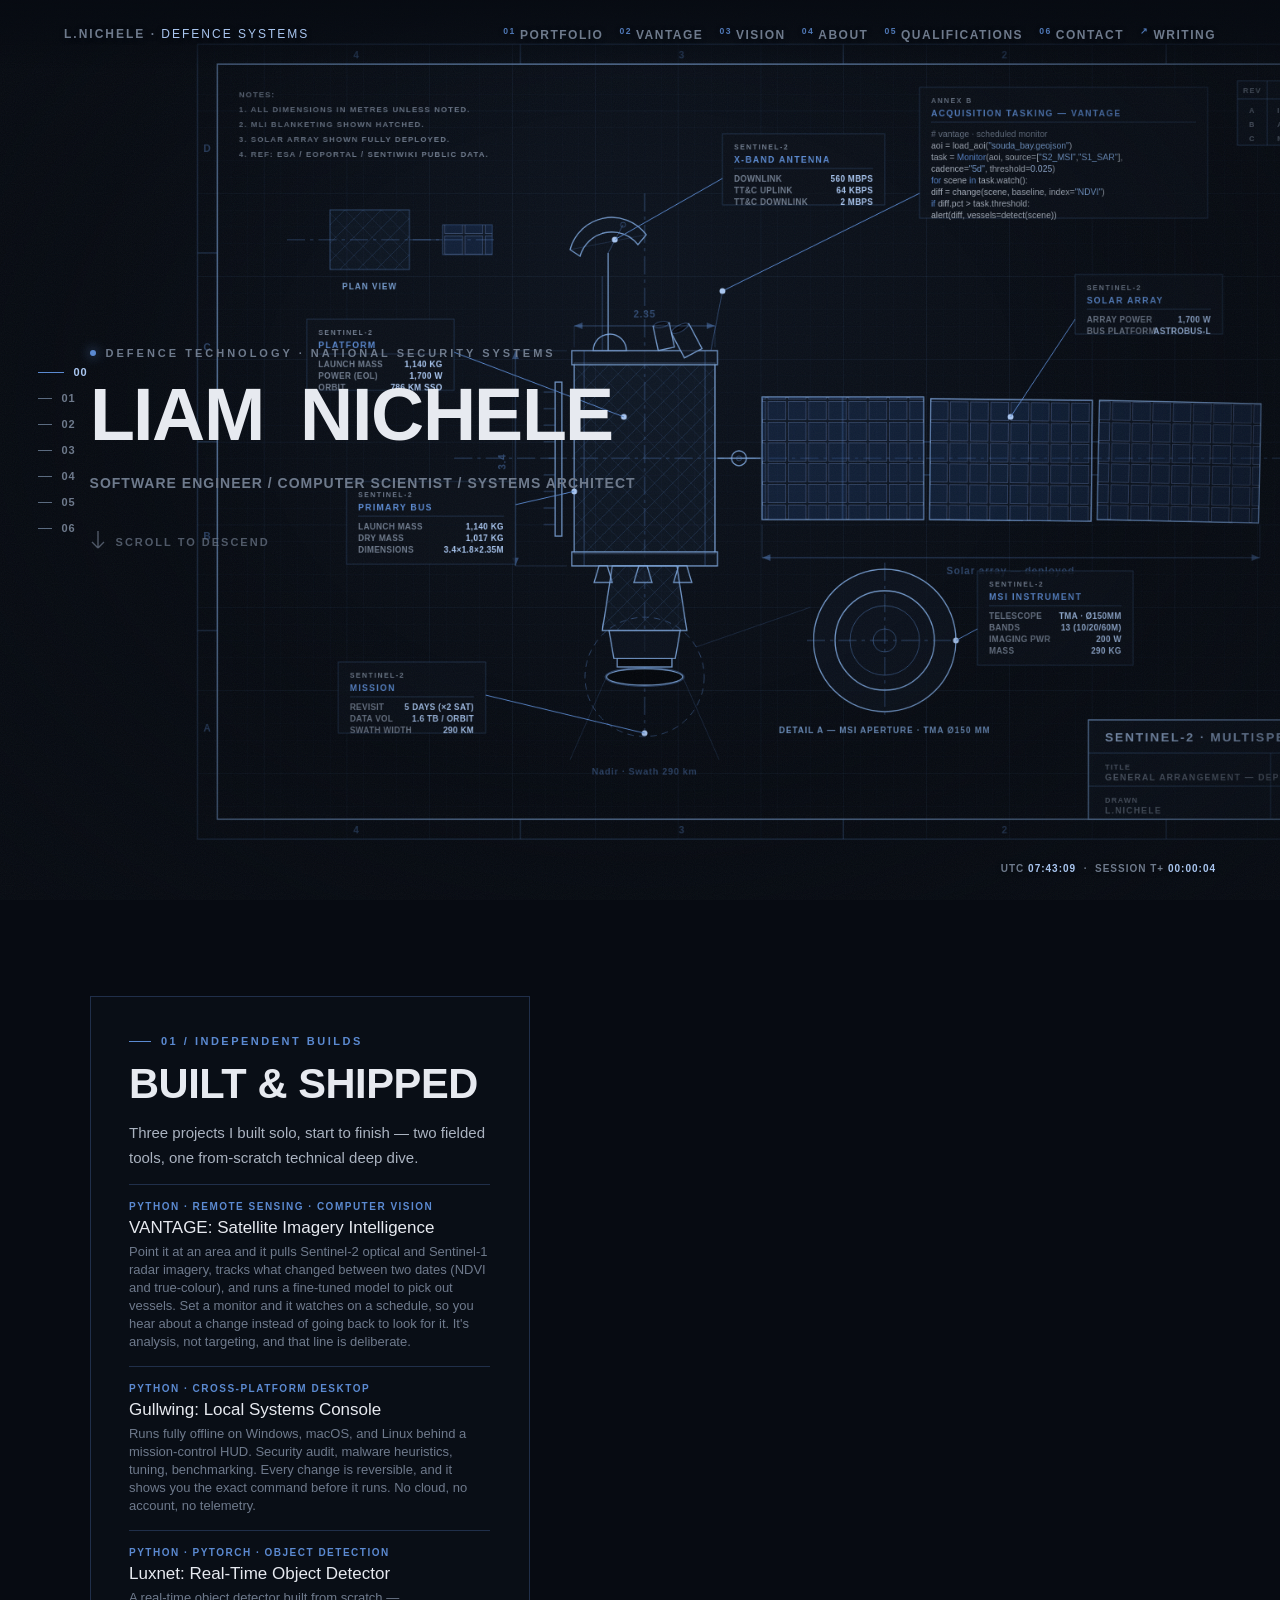
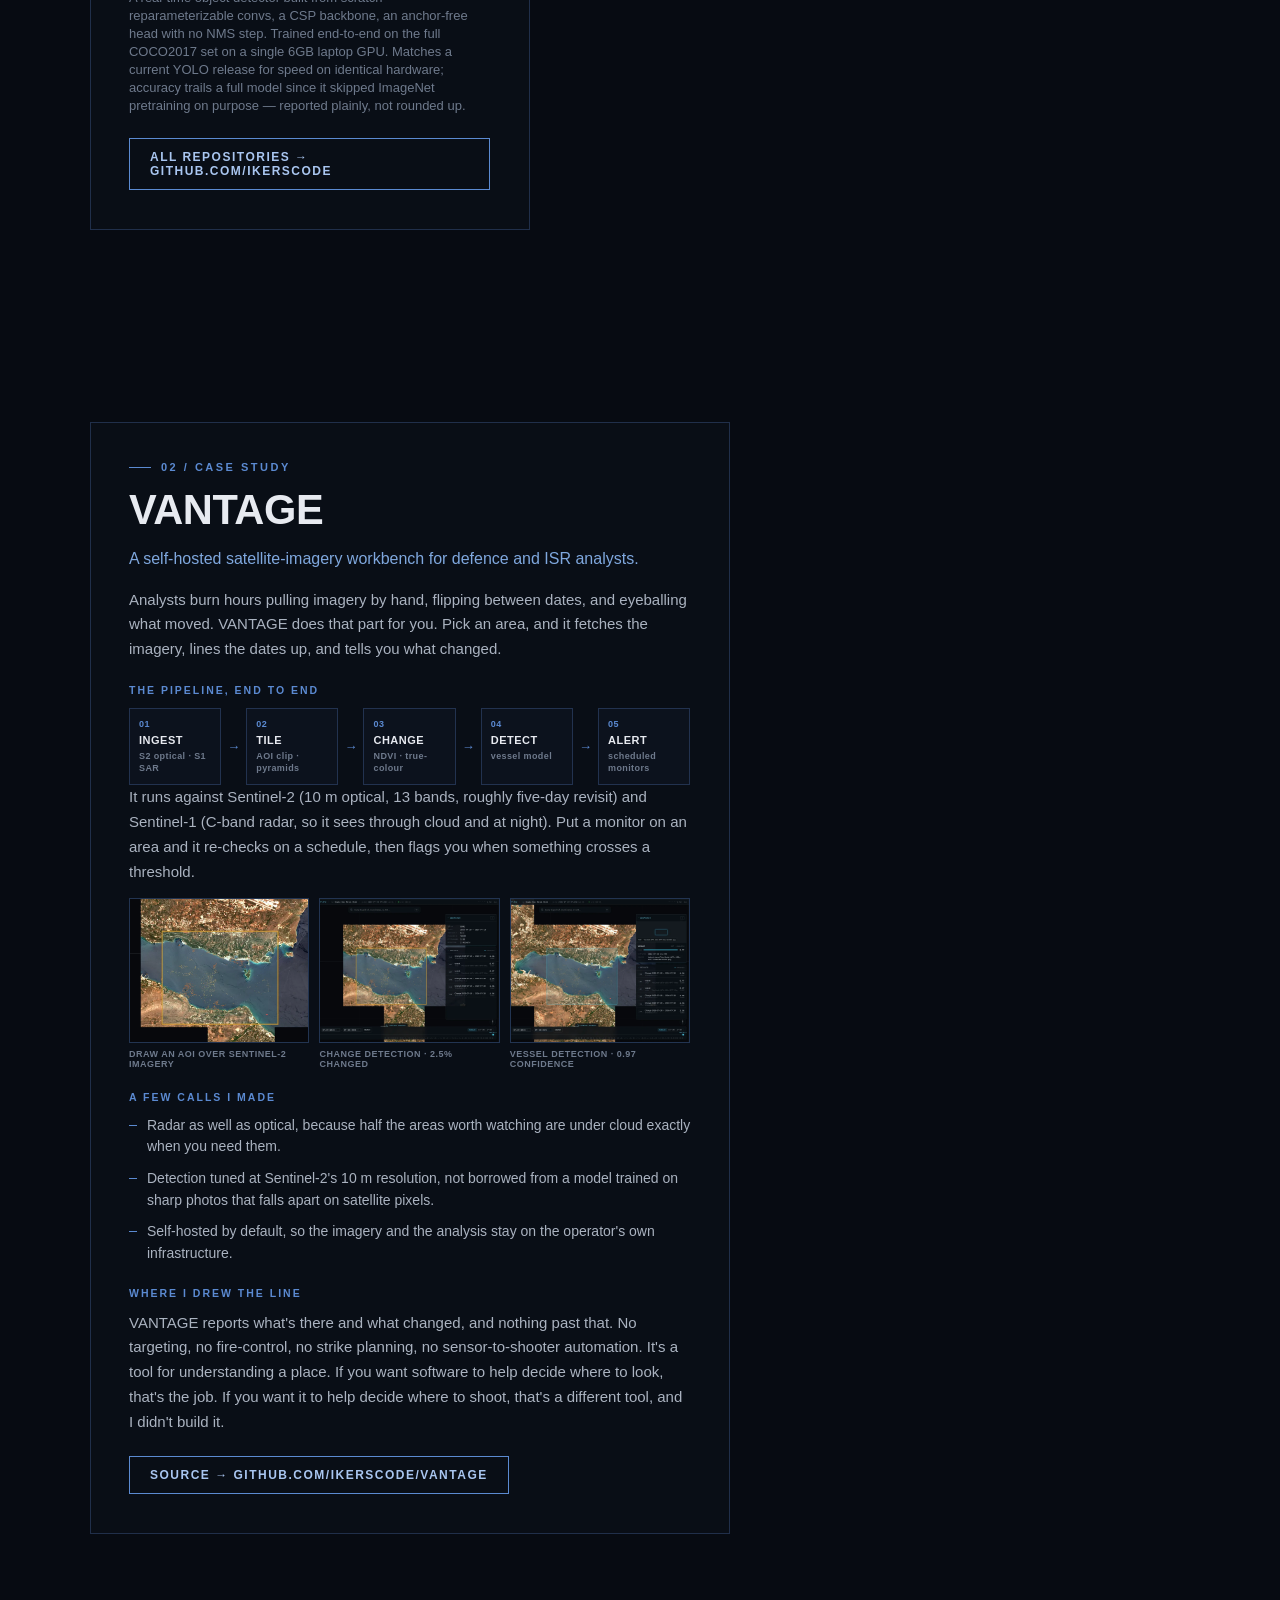
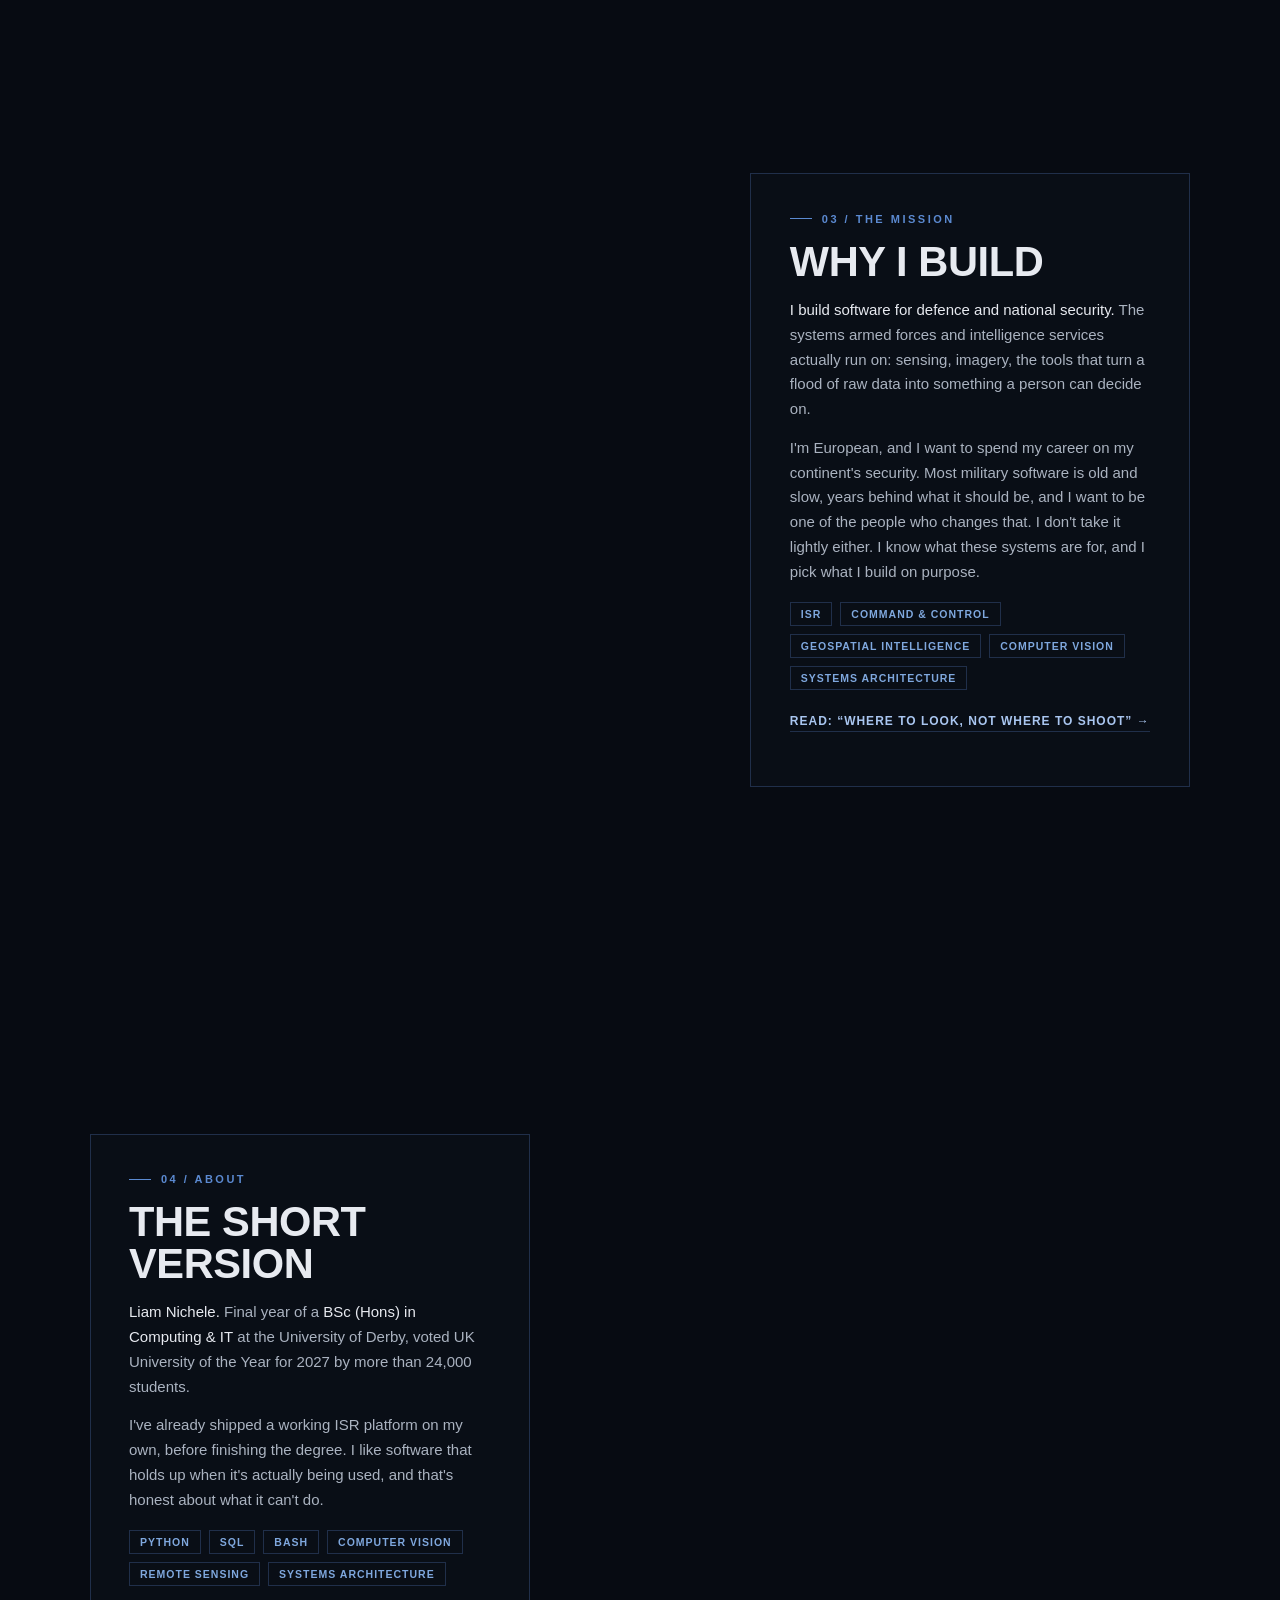
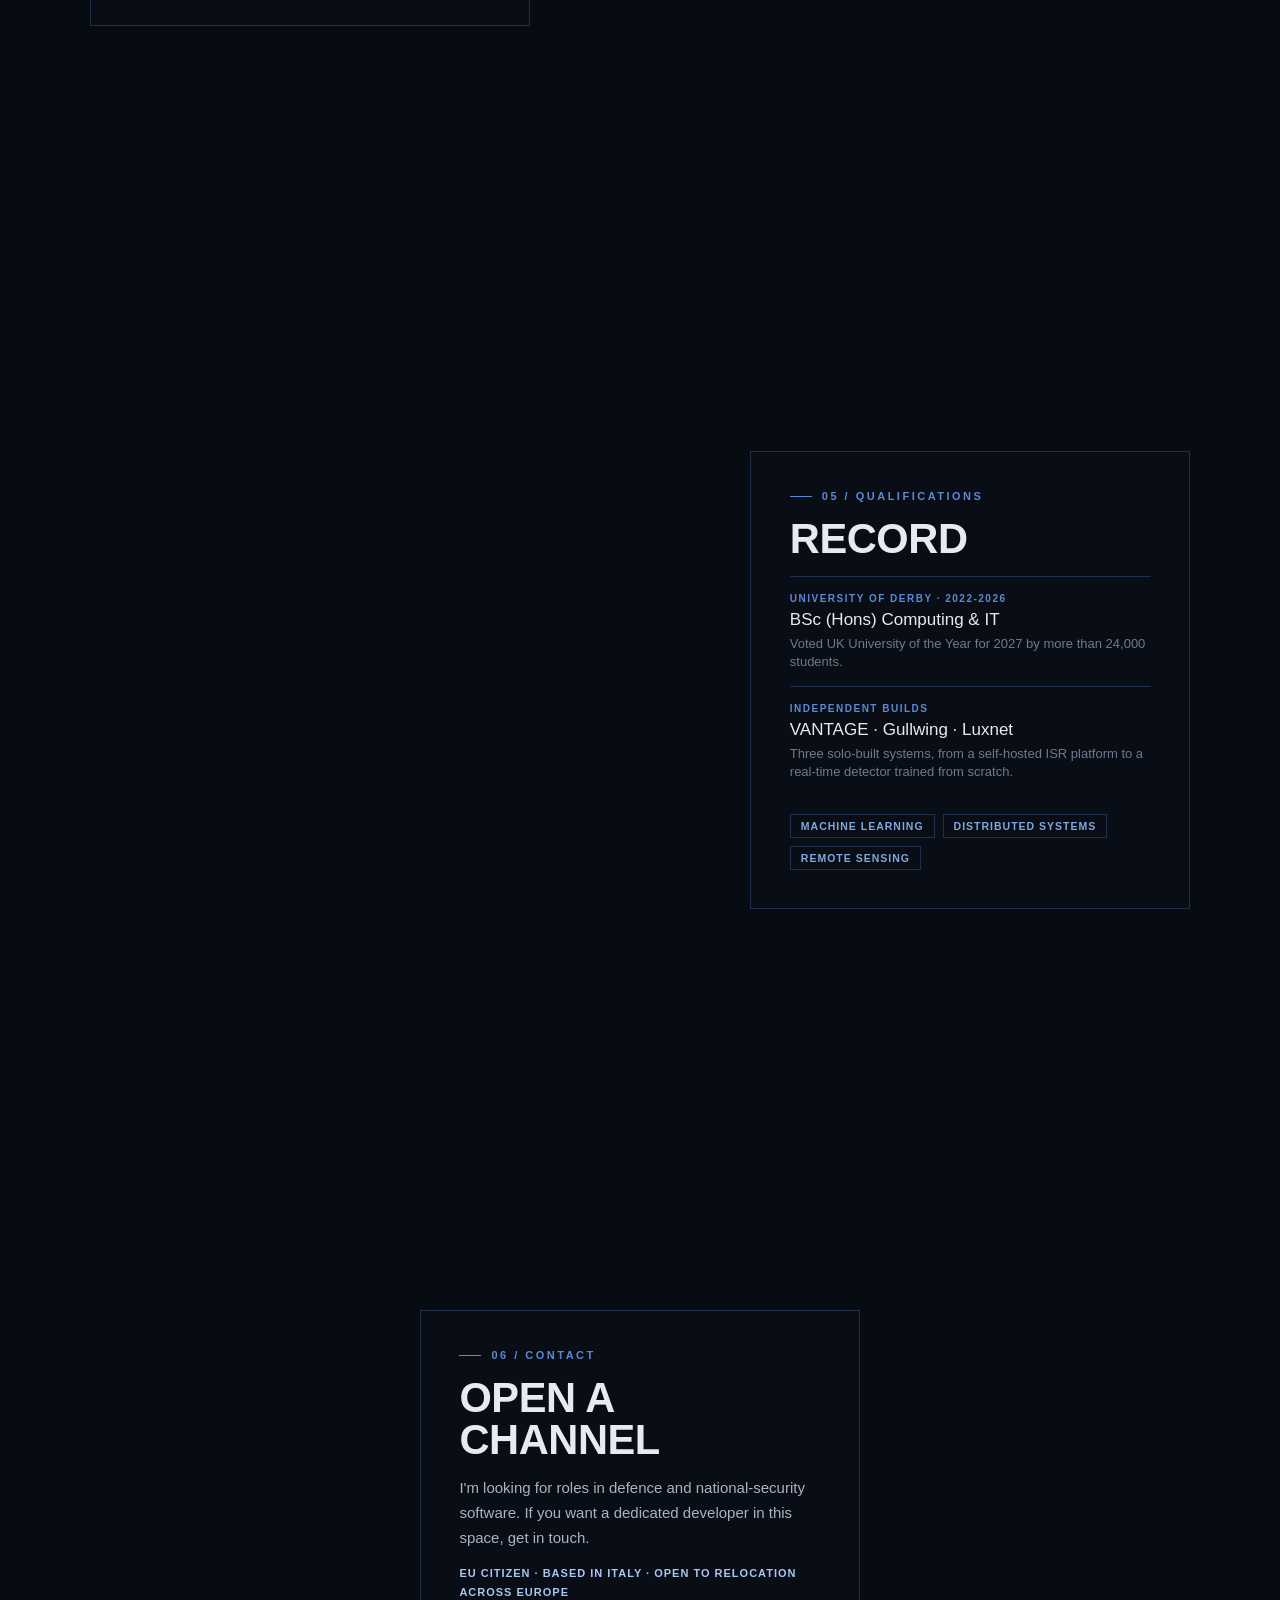
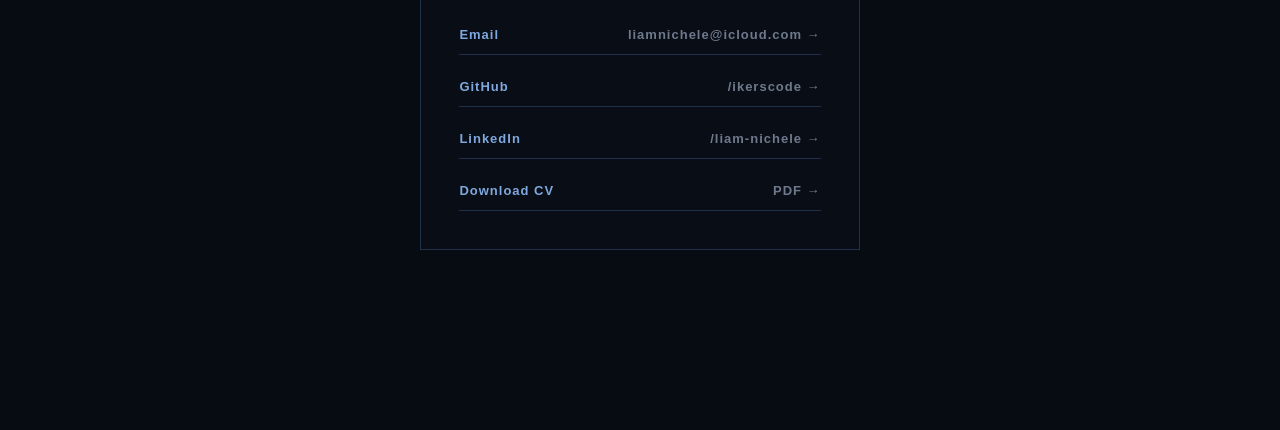
==== site-deploy/index.html @ 751f6936 "Add files via upload" ====
<!DOCTYPE html>
<html lang="en">
<head>
<meta charset="UTF-8" />
<meta name="viewport" content="width=device-width, initial-scale=1.0" />
<meta name="theme-color" content="#070B12" />
<meta http-equiv="Content-Security-Policy" content="default-src 'self'; script-src 'self' 'unsafe-inline'; style-src 'self' 'unsafe-inline' https://fonts.googleapis.com; font-src 'self' https://fonts.gstatic.com; img-src 'self' data:; object-src 'none'; base-uri 'self'; form-action 'self';" />
<title>Liam Nichele | Defence &amp; National Security Software</title>
<meta name="description" content="Liam Nichele: Software Engineer / Computer Scientist / Systems Architect. Defence and national security software." />
<link rel="preload" href="/fonts/montserrat-latin-900-normal.woff2" as="font" type="font/woff2" crossorigin />
<link rel="preload" href="/fonts/montserrat-latin-600-normal.woff2" as="font" type="font/woff2" crossorigin />
<link rel="preload" href="/fonts/montserrat-latin-400-normal.woff2" as="font" type="font/woff2" crossorigin />
<style>
  @font-face{font-family:'Montserrat';font-style:normal;font-weight:400;font-display:swap;
    src:url(/fonts/montserrat-latin-400-normal.woff2) format('woff2');
    unicode-range:U+0000-00FF,U+0131,U+0152-0153,U+02BB-02BC,U+02C6,U+02DA,U+02DC,U+0304,U+0308,U+0329,U+2000-206F,U+20AC,U+2122,U+2191,U+2193,U+2212,U+2215,U+FEFF,U+FFFD;}
  @font-face{font-family:'Montserrat';font-style:normal;font-weight:500;font-display:swap;
    src:url(/fonts/montserrat-latin-500-normal.woff2) format('woff2');
    unicode-range:U+0000-00FF,U+0131,U+0152-0153,U+02BB-02BC,U+02C6,U+02DA,U+02DC,U+0304,U+0308,U+0329,U+2000-206F,U+20AC,U+2122,U+2191,U+2193,U+2212,U+2215,U+FEFF,U+FFFD;}
  @font-face{font-family:'Montserrat';font-style:normal;font-weight:600;font-display:swap;
    src:url(/fonts/montserrat-latin-600-normal.woff2) format('woff2');
    unicode-range:U+0000-00FF,U+0131,U+0152-0153,U+02BB-02BC,U+02C6,U+02DA,U+02DC,U+0304,U+0308,U+0329,U+2000-206F,U+20AC,U+2122,U+2191,U+2193,U+2212,U+2215,U+FEFF,U+FFFD;}
  @font-face{font-family:'Montserrat';font-style:normal;font-weight:800;font-display:swap;
    src:url(/fonts/montserrat-latin-800-normal.woff2) format('woff2');
    unicode-range:U+0000-00FF,U+0131,U+0152-0153,U+02BB-02BC,U+02C6,U+02DA,U+02DC,U+0304,U+0308,U+0329,U+2000-206F,U+20AC,U+2122,U+2191,U+2193,U+2212,U+2215,U+FEFF,U+FFFD;}
  @font-face{font-family:'Montserrat';font-style:normal;font-weight:900;font-display:swap;
    src:url(/fonts/montserrat-latin-900-normal.woff2) format('woff2');
    unicode-range:U+0000-00FF,U+0131,U+0152-0153,U+02BB-02BC,U+02C6,U+02DA,U+02DC,U+0304,U+0308,U+0329,U+2000-206F,U+20AC,U+2122,U+2191,U+2193,U+2212,U+2215,U+FEFF,U+FFFD;}
  :root{--header-h:96px;
    --bg:#070B12; --text:#E7EAF0; --muted:#6E7A8C;
    --blue:#5B8AD1; --blue-bright:#A9C6F0; --ice:#7FA8DE;
    --panel:rgba(12,17,26,.55); --line:rgba(91,138,209,.28);
    --body:#AAB3C0; --dim:#5B6B80; --on-blue:#07101C; --track:#1C222C;
    --ink:rgba(127,168,222,.9); --ink-dim:rgba(91,138,209,.45); --ink-faint:rgba(91,138,209,.22);
  }
  *{margin:0;padding:0;box-sizing:border-box;}
  html{scroll-behavior:smooth;-webkit-text-size-adjust:100%;text-size-adjust:100%;}
  body{background:var(--bg);color:var(--text);font-family:'Montserrat',sans-serif;overflow-x:hidden;}

  /* fixed engineering-drawing layer (replaces the 3D scene) */
  #sheet{position:fixed;inset:0;z-index:0;overflow:hidden;
    background:
      radial-gradient(ellipse at 50% 30%,rgba(91,138,209,.06),transparent 60%),
      var(--bg);}
  /* Discrete section states: entering a section triggers ONE compositor-animated
     CSS transition to that view. Nothing runs between section changes, so the
     browser rasterizes the sheet once per state and idles at 0% CPU/GPU. */
  #zoomA{position:absolute;inset:0;transform-origin:0 0;will-change:transform;
    transition:transform 1300ms cubic-bezier(.22,1,.36,1);}
  #sheet svg{position:absolute;left:0;top:0;width:1600px;height:1000px;display:block;}
  #sheet text{font-family:'Montserrat',sans-serif;}
  .vignette{position:fixed;inset:0;z-index:1;pointer-events:none;
    background:radial-gradient(ellipse at 50% 45%,transparent 42%,rgba(7,11,18,.72) 100%);}
  .grain{position:fixed;inset:0;z-index:1;pointer-events:none;opacity:.05;
    background-image:url("data:image/svg+xml,%3Csvg xmlns='http://www.w3.org/2000/svg' width='120' height='120'%3E%3Cfilter id='n'%3E%3CfeTurbulence type='fractalNoise' baseFrequency='.9' numOctaves='2'/%3E%3C/filter%3E%3Crect width='100%25' height='100%25' filter='url(%23n)'/%3E%3C/svg%3E");}

  /* drawing linework */
  .dwg-line{stroke:var(--ink);stroke-width:1.4;fill:none;}
  .dwg-thin{stroke:var(--ink-dim);stroke-width:1;fill:none;}
  .dwg-faint{stroke:var(--ink-faint);stroke-width:1;fill:none;}
  .dwg-center{stroke:var(--ink-dim);stroke-width:1;fill:none;stroke-dasharray:22 6 4 6;}
  .dwg-dim{stroke:var(--ink-dim);stroke-width:1;fill:none;}
  .dwg-fill{fill:rgba(91,138,209,.05);}
  .dwg-fill-dark{fill:rgba(14,20,32,.7);}
  .dwg-glass{fill:rgba(4,6,11,.9);}
  .t-label{fill:var(--ink);font-weight:600;letter-spacing:.12em;text-transform:uppercase;}
  .t-dim{fill:var(--ink-dim);font-weight:600;letter-spacing:.08em;}
  .t-block{fill:var(--muted);font-weight:600;letter-spacing:.14em;text-transform:uppercase;}
  .t-block-b{fill:var(--blue-bright);font-weight:800;letter-spacing:.14em;text-transform:uppercase;}

  /* datasheet callouts drawn on the sheet — same labels & data as the original */
  .callout .co-line{stroke:var(--blue);stroke-width:1;}
  .callout .co-dot{fill:var(--blue-bright);}
  .callout .co-box{fill:rgba(12,17,26,.78);stroke:var(--line);stroke-width:1;}
  .callout .co-obj{fill:var(--muted);font-size:8.5px;font-weight:600;letter-spacing:.2em;text-transform:uppercase;}
  .callout .co-title{fill:var(--blue);font-size:10.5px;font-weight:800;letter-spacing:.15em;text-transform:uppercase;}
  .callout .co-rule{stroke:var(--line);stroke-width:1;}
  .callout .co-k{fill:var(--muted);font-size:10px;font-weight:600;letter-spacing:.04em;text-transform:uppercase;}
  .callout .co-v{fill:var(--blue-bright);font-size:10px;font-weight:600;letter-spacing:.04em;text-transform:uppercase;}
  .callout{opacity:.28;transition:opacity .5s ease;}
  .callout.on{opacity:1;}
  @media (prefers-reduced-motion:reduce){.callout{transition:none;}}

  /* fixed chrome */
  header{position:fixed;top:0;left:0;right:0;z-index:30;display:flex;justify-content:space-between;
    align-items:center;padding:clamp(14px,4vw,22px) clamp(16px,5vw,64px);pointer-events:none;}
  .brand{font-family:'Montserrat',sans-serif;font-weight:600;font-size:clamp(9.5px,2.4vw,12px);letter-spacing:2px;color:var(--muted);
    text-transform:uppercase;pointer-events:auto;}
  .brand b{color:var(--blue-bright);font-weight:500;}
  nav{display:flex;gap:clamp(4px,1.8vw,16px);pointer-events:auto;flex-wrap:wrap;justify-content:flex-end;}
  nav a{position:relative;font-family:'Montserrat',sans-serif;font-weight:600;font-size:clamp(9.5px,2.6vw,12px);letter-spacing:1.5px;
    color:var(--muted);text-decoration:none;text-transform:uppercase;padding:4px 0;transition:color .2s;}
  nav a .idx{color:var(--blue);font-size:.72em;vertical-align:super;margin-right:4px;opacity:.85;}
  nav a::after{content:'';position:absolute;left:0;bottom:0;width:100%;height:1px;background:var(--blue);
    transform:scaleX(0);transform-origin:left;transition:transform .22s ease;}
  nav a:hover,nav a.active{color:var(--text);}
  nav a:hover::after,nav a.active::after{transform:scaleX(1);}

  /* side section ticker */
  .ticker{position:fixed;left:clamp(16px,3vw,40px);top:50%;transform:translateY(-50%);z-index:30;
    display:flex;flex-direction:column;gap:14px;pointer-events:auto;}
  .ticker button{background:none;border:none;cursor:pointer;font-family:'Montserrat',sans-serif;font-weight:600;
    font-size:11px;letter-spacing:1px;color:var(--muted);display:flex;align-items:center;gap:9px;transition:color .25s;}
  .ticker button .tick{width:14px;height:1px;background:var(--dim);transition:all .25s;}
  .ticker button.on{color:var(--blue-bright);} .ticker button.on .tick{width:26px;background:var(--blue);}
  @media (max-width:780px){.ticker{display:none;}}

  /* content sections */
  main{position:relative;z-index:10;}
  section.sec{min-height:100vh;min-height:100svh;display:flex;align-items:center;
    padding:calc(var(--header-h) + 28px) clamp(20px,7vw,110px) calc(var(--header-h) + 28px);
    pointer-events:none;}
  section.sec .panel,.identity{pointer-events:auto;}
  .align-l{justify-content:flex-start;} .align-r{justify-content:flex-end;} .align-c{justify-content:center;}

  .panel{max-width:440px;background:rgba(10,15,24,.90);
    border:1px solid var(--line);padding:clamp(26px,3vw,40px);
    opacity:0;transform:translateY(26px);transition:opacity .8s ease,transform .8s ease;}
  .panel.in{opacity:1;transform:translateY(0);}
  .kicker{font-family:'Montserrat',sans-serif;font-weight:600;font-size:11px;letter-spacing:2.5px;color:var(--blue);
    text-transform:uppercase;margin-bottom:16px;display:flex;align-items:center;gap:10px;}
  .kicker::before{content:'';width:22px;height:1px;background:var(--blue);}
  .panel h2{font-family:'Montserrat',sans-serif;font-weight:800;text-transform:uppercase;
    font-size:clamp(1.8rem,3.4vw,2.6rem);line-height:1;letter-spacing:-.01em;margin-bottom:16px;}
  .panel p{font-size:15px;line-height:1.65;color:var(--body);margin-bottom:14px;}
  .panel p strong{color:var(--text);font-weight:500;}
  .tags{display:flex;flex-wrap:wrap;gap:8px;margin-top:18px;}
  .tags span{font-family:'Montserrat',sans-serif;font-weight:600;font-size:10.5px;letter-spacing:1px;color:var(--ice);
    border:1px solid var(--line);padding:5px 10px;text-transform:uppercase;}
  .proj{border-top:1px solid var(--line);padding:16px 0;}
  .proj:last-child{border-bottom:1px solid var(--line);}
  .proj .meta{font-family:'Montserrat',sans-serif;font-weight:600;font-size:10px;letter-spacing:1.5px;color:var(--blue);
    text-transform:uppercase;margin-bottom:6px;}
  .proj h3{font-size:17px;font-weight:500;color:var(--text);margin-bottom:4px;}
  .proj small{color:var(--muted);font-size:13px;}
  .btn{display:inline-block;margin-top:8px;font-family:'Montserrat',sans-serif;font-weight:600;font-size:12px;
    letter-spacing:1.5px;color:var(--blue-bright);text-decoration:none;text-transform:uppercase;
    border:1px solid var(--blue);padding:11px 20px;transition:all .2s;}
  .btn:hover{background:var(--blue);color:var(--on-blue);}

  /* hero identity */
  .identity{max-width:min(92vw,780px);}
  .eyebrow{font-family:'Montserrat',sans-serif;font-weight:600;font-size:11px;letter-spacing:3px;color:var(--muted);
    text-transform:uppercase;margin-bottom:18px;display:flex;align-items:center;gap:10px;opacity:0;transition:opacity .6s ease;}
  .eyebrow.in{opacity:1;}
  .eyebrow .dot{width:6px;height:6px;background:var(--blue);border-radius:50%;box-shadow:0 0 12px var(--blue);
    animation:pulse 2.4s ease-in-out infinite;}
  @keyframes pulse{0%,100%{opacity:1;}50%{opacity:.2;}}
  h1.name{font-family:'Montserrat',sans-serif;font-weight:900;text-transform:uppercase;
    font-size:clamp(2.2rem,7vw,4.6rem);line-height:1.02;letter-spacing:-.02em;}
  h1.name .word{display:inline-block;white-space:nowrap;}
  h1.name .word+.word{margin-left:.24em;}
  h1.name .char{display:inline-block;opacity:0;filter:blur(9px);transform:translateY(18px);
    transition:opacity .7s cubic-bezier(.16,1,.3,1),filter .7s cubic-bezier(.16,1,.3,1),transform .7s cubic-bezier(.16,1,.3,1);
    will-change:transform,filter,opacity;}
  h1.name .char.in{opacity:1;filter:blur(0);transform:translateY(0);}
  .role{margin-top:22px;font-family:'Montserrat',sans-serif;font-weight:600;font-size:clamp(11px,1.6vw,14px);
    letter-spacing:1px;color:var(--muted);text-transform:uppercase;opacity:0;transform:translateY(10px);
    transition:opacity .6s ease,transform .6s ease;}
  .role.in{opacity:1;transform:translateY(0);}
  .cue{margin-top:40px;font-family:'Montserrat',sans-serif;font-weight:600;font-size:11px;letter-spacing:2px;
    color:var(--muted);text-transform:uppercase;opacity:0;display:flex;align-items:center;gap:10px;
    transition:opacity .6s ease;}
  .cue.in{opacity:.7;}
  .cue svg{animation:bob 1.8s ease-in-out infinite;}
  @keyframes bob{0%,100%{transform:translateY(0);}50%{transform:translateY(5px);}}

  .contact-grid{display:flex;flex-direction:column;gap:12px;margin-top:10px;}
  .contact-grid a{font-family:'Montserrat',sans-serif;font-weight:600;font-size:13px;letter-spacing:1px;
    color:var(--ice);text-decoration:none;display:flex;justify-content:space-between;
    border-bottom:1px solid var(--line);padding:12px 0;transition:color .2s;}
  .contact-grid a:hover{color:var(--blue-bright);} .contact-grid a span{color:var(--muted);}

  .loader{position:fixed;inset:0;z-index:60;display:grid;place-items:center;background:var(--bg);
    transition:opacity .6s ease;}
  .loader .lbl{font-family:'Montserrat',sans-serif;font-weight:600;font-size:12px;letter-spacing:3px;color:var(--muted);text-transform:uppercase;}
  .loader .track{width:180px;height:1px;background:var(--track);margin-top:16px;overflow:hidden;}
  .loader .fill{height:100%;width:0;background:var(--blue);transition:width 1.1s ease-in-out;}
  .loader .fill.go{width:100%;}

  /* case study */
  .panel.wide{max-width:640px;}
  .panel .lead{color:var(--ice);font-size:16px;line-height:1.55;margin-bottom:16px;}
  .panel .avail{font-family:'Montserrat',sans-serif;font-weight:600;font-size:11px;letter-spacing:1px;color:var(--blue-bright);text-transform:uppercase;margin-top:6px;}
  .panel .readmore{margin-top:18px;}
  .panel .readmore a{font-family:'Montserrat',sans-serif;font-weight:600;font-size:12px;letter-spacing:1px;color:var(--blue-bright);text-decoration:none;text-transform:uppercase;border-bottom:1px solid var(--line);padding-bottom:3px;transition:color .2s;}
  .panel .readmore a:hover{color:var(--ice);}
  .pipe-label{font-family:'Montserrat',sans-serif;font-weight:600;font-size:10.5px;letter-spacing:2px;color:var(--blue);text-transform:uppercase;margin:22px 0 12px;}
  .pipe{display:flex;align-items:stretch;gap:6px;}
  .pipe .stage{flex:1;min-width:0;border:1px solid var(--line);padding:10px 9px;font-family:'Montserrat',sans-serif;font-weight:600;font-size:11px;letter-spacing:.5px;color:var(--text);text-transform:uppercase;display:flex;flex-direction:column;gap:5px;background:rgba(91,138,209,.04);}
  .pipe .stage .n{color:var(--blue);font-size:9px;}
  .pipe .stage small{color:var(--muted);font-size:9px;letter-spacing:.4px;text-transform:none;line-height:1.3;}
  .pipe .arr{align-self:center;color:var(--blue);font-family:'Montserrat',sans-serif;font-weight:600;font-size:13px;}
  .shots{display:grid;grid-template-columns:repeat(3,1fr);gap:10px;margin:4px 0;}
  .shot{margin:0;}
  .shot .ph{aspect-ratio:4/3;border:1px dashed var(--line);display:grid;place-items:center;font-family:'Montserrat',sans-serif;font-weight:600;font-size:9.5px;letter-spacing:1px;color:var(--muted);text-transform:uppercase;background:rgba(91,138,209,.05);text-align:center;padding:6px;}
  .shot .frame{position:relative;display:block;aspect-ratio:5/4;overflow:hidden;
    border:1px solid var(--line);background:rgba(91,138,209,.05);}
  .shot .frame img{position:absolute;inset:0;width:100%;height:100%;object-fit:cover;display:block;
    border:0;font-size:0;color:transparent;}
  .shot figcaption{font-family:'Montserrat',sans-serif;font-weight:600;font-size:9px;letter-spacing:.5px;color:var(--muted);margin-top:6px;text-transform:uppercase;}
  .calls{list-style:none;margin:2px 0 0;padding:0;}
  .calls li{position:relative;padding-left:18px;margin-bottom:10px;color:var(--body);font-size:14px;line-height:1.55;}
  .calls li::before{content:'';position:absolute;left:0;top:10px;width:8px;height:1px;background:var(--blue);}

  /* mobile pass */
  .tele{position:fixed;bottom:26px;right:clamp(20px,5vw,64px);z-index:6;font-family:'Montserrat',sans-serif;
    font-weight:600;font-size:10px;letter-spacing:1px;color:var(--muted);text-transform:uppercase;
    opacity:0;transition:opacity .8s ease;text-align:right;pointer-events:none;}
  .tele b{color:var(--blue-bright);font-weight:600;}

  @media (max-width:900px){
    .tele{display:none;}
  }
  @media (min-width:641px){
    header{background:linear-gradient(to bottom,rgba(7,11,18,.9) 0%,rgba(7,11,18,.5) 60%,rgba(7,11,18,0) 100%);}
    nav a{text-shadow:0 1px 5px rgba(7,11,18,.9);}
    .brand{text-shadow:0 1px 5px rgba(7,11,18,.9);}
    .tele{text-shadow:0 1px 5px rgba(7,11,18,.9);}
  }

  @media (max-width:640px){
    header{padding:14px 16px;}
    nav{gap:4px 12px;}
    nav a{font-size:10px;letter-spacing:1px;padding:6px 0;text-shadow:0 1px 6px rgba(7,11,18,.9);}
    nav a .idx{display:none;}
    .brand{font-size:10px;text-shadow:0 1px 6px rgba(7,11,18,.9);}
    section.sec{padding:calc(var(--header-h) + 20px) clamp(18px,6vw,40px) calc(var(--header-h) + 20px);}
    .panel{padding:22px 18px;}
    .pipe{flex-wrap:wrap;gap:7px;}
    .pipe .stage{flex:1 1 calc(50% - 7px);min-width:calc(50% - 7px);}
    .pipe .arr{display:none;}
    .shots{grid-template-columns:1fr 1fr;}
    .contact-grid a{flex-wrap:wrap;gap:2px 10px;padding:14px 0;}
    .btn{display:block;text-align:center;}
  }
  @media (max-width:400px){
    .shots{grid-template-columns:1fr;}
    .pipe .stage{flex:1 1 100%;min-width:100%;}
  }

  #lightbox{position:fixed;inset:0;z-index:80;background:rgba(4,6,11,.93);backdrop-filter:blur(6px);-webkit-backdrop-filter:blur(6px);display:none;place-items:center;padding:24px;cursor:zoom-out;}
  #lightbox.on{display:grid;}
  #lightbox img{max-width:96vw;max-height:92vh;border:1px solid var(--line);box-shadow:0 0 60px rgba(0,0,0,.6);}
  .shot img{cursor:zoom-in;transition:opacity .2s ease;}
  .shot img:hover{opacity:.85;}

  /* visible keyboard focus, on brand, consistent across every interactive element */
  a:focus-visible, button:focus-visible {
    outline: 2px solid var(--blue-bright);
    outline-offset: 3px;
    border-radius: 1px;
  }
  .kword:focus-visible, .writing-link:focus-visible { outline-offset: 5px; }
  .btn:focus-visible { outline-color: var(--on-blue); outline-offset: 2px; }

  @media (prefers-reduced-motion:reduce){
    html{scroll-behavior:auto;} .eyebrow .dot,.cue svg{animation:none;}
    #zoomA{transition:none;}
    .panel,h1.name .char,.role,.eyebrow,.cue{transition:none;}
  }
</style>
</head>
<body>

<!-- ======================================================================
     ENGINEERING DRAWING LAYER — Sentinel-2 general-arrangement sheet.
     Replaces the WebGL scene. One inline SVG; the #rig group is panned and
     zoomed by scroll, focusing the sub-component each section discusses,
     exactly as the 3D camera keyframes did. Callout data is unchanged from
     the original (verified public specs: ESA / eoPortal / SentiWiki).
     ====================================================================== -->
<div id="sheet" aria-hidden="true">
<div id="zoomA">
<svg id="dwg" viewBox="0 0 1600 1000" preserveAspectRatio="xMidYMid slice" xmlns="http://www.w3.org/2000/svg">
  <defs>
    <pattern id="gridS" width="20" height="20" patternUnits="userSpaceOnUse">
      <path d="M20 0H0V20" fill="none" stroke="rgba(91,138,209,.06)" stroke-width="1"/>
    </pattern>
    <pattern id="gridL" width="100" height="100" patternUnits="userSpaceOnUse">
      <path d="M100 0H0V100" fill="none" stroke="rgba(91,138,209,.11)" stroke-width="1"/>
    </pattern>
    <pattern id="mli" width="22" height="22" patternUnits="userSpaceOnUse">
      <path d="M0 22 22 0M-6 6 6 -6M16 28 28 16" stroke="rgba(91,138,209,.20)" stroke-width="1" fill="none"/>
      <path d="M0 0 22 22M-6 16 6 28M16 -6 28 6" stroke="rgba(91,138,209,.12)" stroke-width="1" fill="none"/>
    </pattern>
    <pattern id="cells" width="24.4" height="25" patternUnits="userSpaceOnUse">
      <rect x="1.5" y="1.5" width="21.4" height="22" fill="rgba(22,48,94,.35)" stroke="rgba(120,150,210,.35)" stroke-width="1"/>
    </pattern>
    <pattern id="hatch45" width="9" height="9" patternUnits="userSpaceOnUse">
      <path d="M0 9 9 0" stroke="rgba(91,138,209,.4)" stroke-width="1"/>
    </pattern>
  </defs>

  <g id="rig">
    <!-- ============ sheet frame ============ -->
    <rect x="20" y="20" width="1560" height="960" fill="url(#gridS)"/>
    <rect x="20" y="20" width="1560" height="960" fill="url(#gridL)"/>
    <rect x="20" y="20" width="1560" height="960" class="dwg-thin"/>
    <rect x="44" y="44" width="1512" height="912" class="dwg-line"/>
    <!-- border zone ticks + coordinates -->
    <g class="t-dim" font-size="12">
      <line x1="410" y1="20" x2="410" y2="44" class="dwg-thin"/><line x1="800" y1="20" x2="800" y2="44" class="dwg-thin"/><line x1="1190" y1="20" x2="1190" y2="44" class="dwg-thin"/>
      <line x1="410" y1="956" x2="410" y2="980" class="dwg-thin"/><line x1="800" y1="956" x2="800" y2="980" class="dwg-thin"/><line x1="1190" y1="956" x2="1190" y2="980" class="dwg-thin"/>
      <line x1="20" y1="272" x2="44" y2="272" class="dwg-thin"/><line x1="20" y1="500" x2="44" y2="500" class="dwg-thin"/><line x1="20" y1="728" x2="44" y2="728" class="dwg-thin"/>
      <line x1="1556" y1="272" x2="1580" y2="272" class="dwg-thin"/><line x1="1556" y1="500" x2="1580" y2="500" class="dwg-thin"/><line x1="1556" y1="728" x2="1580" y2="728" class="dwg-thin"/>
      <text x="212" y="37" text-anchor="middle">4</text><text x="605" y="37" text-anchor="middle">3</text><text x="995" y="37" text-anchor="middle">2</text><text x="1385" y="37" text-anchor="middle">1</text>
      <text x="212" y="973" text-anchor="middle">4</text><text x="605" y="973" text-anchor="middle">3</text><text x="995" y="973" text-anchor="middle">2</text><text x="1385" y="973" text-anchor="middle">1</text>
      <text x="32" y="150" text-anchor="middle">D</text><text x="32" y="390" text-anchor="middle">C</text><text x="32" y="618" text-anchor="middle">B</text><text x="32" y="850" text-anchor="middle">A</text>
      <text x="1568" y="150" text-anchor="middle">D</text><text x="1568" y="390" text-anchor="middle">C</text><text x="1568" y="618" text-anchor="middle">B</text><text x="1568" y="850" text-anchor="middle">A</text>
    </g>

    <!-- ============ title block (bottom-right) ============ -->
    <g>
      <rect x="1096" y="836" width="460" height="120" class="dwg-line dwg-fill-dark"/>
      <line x1="1096" y1="876" x2="1556" y2="876" class="dwg-thin"/>
      <line x1="1096" y1="916" x2="1556" y2="916" class="dwg-thin"/>
      <line x1="1316" y1="876" x2="1316" y2="956" class="dwg-thin"/>
      <line x1="1436" y1="876" x2="1436" y2="956" class="dwg-thin"/>
      <text x="1116" y="862" class="t-block-b" font-size="15">Sentinel-2 · Multispectral Imaging Mission</text>
      <text x="1116" y="896" class="t-block" font-size="9">Title</text>
      <text x="1116" y="909" class="t-block" font-size="10.5" fill="#A9C6F0">General Arrangement — Deployed</text>
      <text x="1336" y="896" class="t-block" font-size="9">Dwg No</text>
      <text x="1336" y="909" class="t-block" font-size="10.5" fill="#A9C6F0">S2-GA-001</text>
      <text x="1456" y="896" class="t-block" font-size="9">Rev</text>
      <text x="1456" y="909" class="t-block" font-size="10.5" fill="#A9C6F0">C</text>
      <text x="1116" y="936" class="t-block" font-size="9">Drawn</text>
      <text x="1116" y="949" class="t-block" font-size="10.5" fill="#A9C6F0">L.Nichele</text>
      <text x="1336" y="936" class="t-block" font-size="9">Scale</text>
      <text x="1336" y="949" class="t-block" font-size="10.5" fill="#A9C6F0">1 : 50</text>
      <text x="1456" y="936" class="t-block" font-size="9">Sheet</text>
      <text x="1456" y="949" class="t-block" font-size="10.5" fill="#A9C6F0">1 / 1</text>
    </g>

    <!-- ============ revision table (top-right) ============ -->
    <g>
      <rect x="1276" y="64" width="280" height="78" class="dwg-thin dwg-fill-dark"/>
      <line x1="1276" y1="86" x2="1556" y2="86" class="dwg-thin"/>
      <line x1="1312" y1="64" x2="1312" y2="142" class="dwg-thin"/>
      <line x1="1470" y1="64" x2="1470" y2="142" class="dwg-thin"/>
      <text x="1294" y="79" text-anchor="middle" class="t-block" font-size="9">Rev</text>
      <text x="1391" y="79" text-anchor="middle" class="t-block" font-size="9">Description</text>
      <text x="1513" y="79" text-anchor="middle" class="t-block" font-size="9">Zone</text>
      <g class="t-block" font-size="9">
        <text x="1294" y="103" text-anchor="middle">A</text><text x="1324" y="103">Initial release</text><text x="1513" y="103" text-anchor="middle">—</text>
        <text x="1294" y="120" text-anchor="middle">B</text><text x="1324" y="120">Array dihedral added</text><text x="1513" y="120" text-anchor="middle">C1</text>
        <text x="1294" y="137" text-anchor="middle">C</text><text x="1324" y="137">MSI baffle detail</text><text x="1513" y="137" text-anchor="middle">B3</text>
      </g>
    </g>

    <!-- ============ notes (top-left) ============ -->
    <g class="t-block" font-size="9.5">
      <text x="70" y="84">Notes:</text>
      <text x="70" y="102">1. All dimensions in metres unless noted.</text>
      <text x="70" y="120">2. MLI blanketing shown hatched.</text>
      <text x="70" y="138">3. Solar array shown fully deployed.</text>
      <text x="70" y="156">4. Ref: ESA / eoPortal / SentiWiki public data.</text>
    </g>

    <!-- ============ centerlines ============ -->
    <line x1="330" y1="520" x2="1340" y2="520" class="dwg-center"/>
    <line x1="560" y1="200" x2="560" y2="850" class="dwg-center"/>

    <!-- ============ SPACECRAFT — main elevation ============ -->
    <!-- solar array: yoke + 3 panels, slight dihedral, cell grid -->
    <g id="p-array">
      <line x1="648" y1="520" x2="700" y2="520" class="dwg-line"/>
      <circle cx="674" cy="520" r="9" class="dwg-line"/>
      <circle cx="674" cy="520" r="3" class="dwg-thin"/>
      <g>
        <rect x="702" y="446" width="195" height="148" class="dwg-line dwg-fill"/>
        <rect x="702" y="446" width="195" height="148" fill="url(#cells)"/>
        <line x1="799" y1="446" x2="799" y2="594" class="dwg-thin"/>
      </g>
      <line x1="897" y1="500" x2="905" y2="500" class="dwg-thin"/><line x1="897" y1="540" x2="905" y2="540" class="dwg-thin"/>
      <g>
        <rect x="905" y="448" width="195" height="146" class="dwg-line dwg-fill" transform="rotate(.6 905 521)"/>
        <rect x="905" y="448" width="195" height="146" fill="url(#cells)" transform="rotate(.6 905 521)"/>
      </g>
      <line x1="1100" y1="500" x2="1108" y2="500" class="dwg-thin"/><line x1="1100" y1="540" x2="1108" y2="540" class="dwg-thin"/>
      <g>
        <rect x="1108" y="450" width="195" height="144" class="dwg-line dwg-fill" transform="rotate(1.2 1108 522)"/>
        <rect x="1108" y="450" width="195" height="144" fill="url(#cells)" transform="rotate(1.2 1108 522)"/>
      </g>
    </g>

    <!-- primary bus with MLI hatch, closure panels, corner rails, radiator -->
    <g id="p-bus">
      <rect x="475" y="405" width="170" height="230" class="dwg-line dwg-fill"/>
      <rect x="475" y="405" width="170" height="230" fill="url(#mli)"/>
      <rect x="472" y="390" width="176" height="17" class="dwg-line dwg-fill-dark"/>
      <rect x="472" y="633" width="176" height="17" class="dwg-line dwg-fill-dark"/>
      <line x1="487" y1="390" x2="487" y2="650" class="dwg-thin"/>
      <line x1="633" y1="390" x2="633" y2="650" class="dwg-thin"/>
      <!-- radiator fins on -X face -->
      <rect x="452" y="428" width="8" height="186" class="dwg-line dwg-fill-dark"/>
      <g class="dwg-thin">
        <line x1="438" y1="440" x2="452" y2="440"/><line x1="438" y1="460" x2="452" y2="460"/>
        <line x1="438" y1="480" x2="452" y2="480"/><line x1="438" y1="500" x2="452" y2="500"/>
        <line x1="438" y1="520" x2="452" y2="520"/><line x1="438" y1="540" x2="452" y2="540"/>
        <line x1="438" y1="560" x2="452" y2="560"/><line x1="438" y1="580" x2="452" y2="580"/>
        <line x1="438" y1="600" x2="452" y2="600"/>
      </g>
      <!-- star trackers, angled, +Y deck -->
      <g transform="rotate(-28 615 386)">
        <rect x="603" y="360" width="24" height="34" class="dwg-line dwg-fill-dark"/>
        <ellipse cx="615" cy="360" rx="11" ry="4" class="dwg-glass dwg-thin"/>
      </g>
      <g transform="rotate(-12 585 382)">
        <rect x="575" y="358" width="20" height="30" class="dwg-line dwg-fill-dark"/>
        <ellipse cx="585" cy="358" rx="9" ry="3.5" class="dwg-glass dwg-thin"/>
      </g>
      <!-- laser-comms dome -->
      <path d="M498 390 a 20 20 0 0 1 40 0 Z" class="dwg-line dwg-fill-dark"/>
      <!-- thruster nozzles, -Y deck -->
      <g class="dwg-line">
        <path d="M505 650 l -6 20 h 22 l -6 -20 Z" fill="rgba(14,20,32,.7)"/>
        <path d="M553 650 l -6 20 h 22 l -6 -20 Z" fill="rgba(14,20,32,.7)"/>
        <path d="M601 650 l -6 20 h 22 l -6 -20 Z" fill="rgba(14,20,32,.7)"/>
      </g>
      <!-- whip antenna -->
      <line x1="640" y1="390" x2="654" y2="318" class="dwg-thin"/>
      <circle cx="654" cy="318" r="2.4" fill="rgba(127,168,222,.9)"/>
    </g>

    <!-- MSI instrument: nadir telescope baffle + aperture -->
    <g id="p-msi">
      <path d="M521 650 L 599 650 L 611 728 L 509 728 Z" class="dwg-line dwg-fill"/>
      <path d="M521 650 L 599 650 L 611 728 L 509 728 Z" fill="url(#mli)"/>
      <path d="M517 728 L 603 728 L 597 762 L 523 762 Z" class="dwg-line dwg-fill-dark"/>
      <rect x="527" y="762" width="66" height="10" class="dwg-line dwg-glass"/>
      <ellipse cx="560" cy="784" rx="46" ry="10" class="dwg-line dwg-glass"/>
      <ellipse cx="560" cy="784" rx="48" ry="11.5" class="dwg-thin" stroke="#5B8AD1"/>
      <!-- ray construction lines to nadir -->
      <line x1="514" y1="784" x2="470" y2="884" class="dwg-faint"/>
      <line x1="606" y1="784" x2="650" y2="884" class="dwg-faint"/>
      <text x="560" y="902" text-anchor="middle" class="t-dim" font-size="11">Nadir · Swath 290 km</text>
    </g>

    <!-- X-band antenna: mast + dish, +Y -->
    <g id="p-dish">
      <line x1="516" y1="390" x2="516" y2="272" class="dwg-line"/>
      <line x1="509" y1="390" x2="509" y2="300" class="dwg-thin"/>
      <path d="M470 268 A 52 52 0 0 1 562 250 L 552 262 A 40 40 0 0 0 482 276 Z" class="dwg-line dwg-fill-dark"/>
      <line x1="516" y1="272" x2="534" y2="238" class="dwg-thin"/>
      <circle cx="534" cy="238" r="3" class="dwg-thin"/>
      <path d="M470 268 L 562 250" class="dwg-faint"/>
    </g>

    <!-- ============ dimension lines (real public figures) ============ -->
    <g>
      <!-- bus height 3.4 m -->
      <line x1="404" y1="390" x2="404" y2="650" class="dwg-dim"/>
      <line x1="404" y1="390" x2="466" y2="390" class="dwg-faint"/>
      <line x1="404" y1="650" x2="466" y2="650" class="dwg-faint"/>
      <path d="M404 390 l -4 10 8 0 Z M404 650 l -4 -10 8 0 Z" fill="rgba(91,138,209,.45)"/>
      <text x="392" y="524" class="t-dim" font-size="12" text-anchor="middle" transform="rotate(-90 392 524)">3.4</text>
      <!-- bus width 2.35 m -->
      <line x1="475" y1="360" x2="645" y2="360" class="dwg-dim"/>
      <line x1="475" y1="360" x2="475" y2="386" class="dwg-faint"/>
      <line x1="645" y1="360" x2="645" y2="386" class="dwg-faint"/>
      <path d="M475 360 l 10 -4 0 8 Z M645 360 l -10 -4 0 8 Z" fill="rgba(91,138,209,.45)"/>
      <text x="560" y="350" class="t-dim" font-size="12" text-anchor="middle">2.35</text>
      <!-- array span -->
      <line x1="702" y1="640" x2="1303" y2="640" class="dwg-dim"/>
      <line x1="702" y1="600" x2="702" y2="640" class="dwg-faint"/>
      <line x1="1303" y1="600" x2="1303" y2="640" class="dwg-faint"/>
      <path d="M702 640 l 10 -4 0 8 Z M1303 640 l -10 -4 0 8 Z" fill="rgba(91,138,209,.45)"/>
      <text x="1002" y="660" class="t-dim" font-size="12" text-anchor="middle">Solar array — deployed</text>
    </g>

    <!-- ============ detail circle: MSI aperture ============ -->
    <g id="p-detail">
      <circle cx="560" cy="784" r="72" class="dwg-thin" stroke-dasharray="8 6"/>
      <line x1="622" y1="748" x2="760" y2="700" class="dwg-faint"/>
      <circle cx="850" cy="740" r="86" class="dwg-line dwg-fill-dark"/>
      <circle cx="850" cy="740" r="60" class="dwg-line"/>
      <circle cx="850" cy="740" r="42" class="dwg-thin" fill="rgba(4,6,11,.9)"/>
      <circle cx="850" cy="740" r="14" class="dwg-thin" fill="url(#hatch45)"/>
      <line x1="850" y1="646" x2="850" y2="834" class="dwg-center"/>
      <line x1="756" y1="740" x2="944" y2="740" class="dwg-center"/>
      <text x="850" y="852" text-anchor="middle" class="t-label" font-size="10">Detail A — MSI aperture · TMA Ø150 mm</text>
    </g>

    <!-- ============ small top view (upper-left of drawing area) ============ -->
    <g id="p-topview">
      <rect x="180" y="220" width="96" height="72" class="dwg-thin dwg-fill"/>
      <rect x="180" y="220" width="96" height="72" fill="url(#mli)"/>
      <line x1="276" y1="256" x2="316" y2="256" class="dwg-thin"/>
      <rect x="316" y="238" width="60" height="36" class="dwg-thin dwg-fill"/>
      <rect x="316" y="238" width="60" height="36" fill="url(#cells)"/>
      <line x1="128" y1="256" x2="380" y2="256" class="dwg-center"/>
      <text x="228" y="316" text-anchor="middle" class="t-label" font-size="10">Plan view</text>
    </g>

    <!-- ======================================================================
         DATASHEET CALLOUTS — labelled the same way as the original version.
         One group lights per section on scroll; data is byte-identical.
         ====================================================================== -->
    <!-- 00 · Platform -->
    <g class="callout" id="co-platform">
      <circle class="co-dot" cx="535" cy="470" r="3.5"/>
      <line class="co-line" x1="535" y1="470" x2="330" y2="392"/>
      <rect class="co-box" x="152" y="352" width="178" height="86"/>
      <text class="co-obj" x="166" y="371">Sentinel-2</text>
      <text class="co-title" x="166" y="387">Platform</text>
      <line class="co-rule" x1="166" y1="394" x2="316" y2="394"/>
      <text class="co-k" x="166" y="410">Launch Mass</text><text class="co-v" x="316" y="410" text-anchor="end">1,140 kg</text>
      <text class="co-k" x="166" y="424">Power (EOL)</text><text class="co-v" x="316" y="424" text-anchor="end">1,700 W</text>
      <text class="co-k" x="166" y="438">Orbit</text><text class="co-v" x="316" y="438" text-anchor="end">786 km SSO</text>
    </g>
    <!-- 01 · Solar Array -->
    <g class="callout" id="co-array">
      <circle class="co-dot" cx="1002" cy="470" r="3.5"/>
      <line class="co-line" x1="1002" y1="470" x2="1080" y2="352"/>
      <rect class="co-box" x="1080" y="298" width="178" height="72"/>
      <text class="co-obj" x="1094" y="317">Sentinel-2</text>
      <text class="co-title" x="1094" y="333">Solar Array</text>
      <line class="co-rule" x1="1094" y1="340" x2="1244" y2="340"/>
      <text class="co-k" x="1094" y="356">Array Power</text><text class="co-v" x="1244" y="356" text-anchor="end">1,700 W</text>
      <text class="co-k" x="1094" y="370">Bus Platform</text><text class="co-v" x="1244" y="370" text-anchor="end">AstroBus-L</text>
    </g>
    <!-- 02 · Mission -->
    <g class="callout" id="co-mission">
      <circle class="co-dot" cx="560" cy="852" r="3.5"/>
      <line class="co-line" x1="560" y1="852" x2="368" y2="806"/>
      <rect class="co-box" x="190" y="766" width="178" height="86"/>
      <text class="co-obj" x="204" y="785">Sentinel-2</text>
      <text class="co-title" x="204" y="801">Mission</text>
      <line class="co-rule" x1="204" y1="808" x2="354" y2="808"/>
      <text class="co-k" x="204" y="824">Revisit</text><text class="co-v" x="354" y="824" text-anchor="end">5 days (×2 sat)</text>
      <text class="co-k" x="204" y="838">Data Vol</text><text class="co-v" x="354" y="838" text-anchor="end">1.6 TB / orbit</text>
      <text class="co-k" x="204" y="852">Swath Width</text><text class="co-v" x="354" y="852" text-anchor="end">290 km</text>
    </g>
    <!-- 03 · MSI Instrument -->
    <g class="callout" id="co-msi">
      <circle class="co-dot" cx="936" cy="740" r="3.5"/>
      <line class="co-line" x1="936" y1="740" x2="962" y2="726"/>
      <rect class="co-box" x="962" y="656" width="188" height="114"/>
      <text class="co-obj" x="976" y="675">Sentinel-2</text>
      <text class="co-title" x="976" y="691">MSI Instrument</text>
      <line class="co-rule" x1="976" y1="698" x2="1136" y2="698"/>
      <text class="co-k" x="976" y="714">Telescope</text><text class="co-v" x="1136" y="714" text-anchor="end">TMA · Ø150mm</text>
      <text class="co-k" x="976" y="728">Bands</text><text class="co-v" x="1136" y="728" text-anchor="end">13 (10/20/60m)</text>
      <text class="co-k" x="976" y="742">Imaging Pwr</text><text class="co-v" x="1136" y="742" text-anchor="end">200 W</text>
      <text class="co-k" x="976" y="756">Mass</text><text class="co-v" x="1136" y="756" text-anchor="end">290 kg</text>
    </g>
    <!-- 04 · Primary Bus -->
    <g class="callout" id="co-bus">
      <circle class="co-dot" cx="475" cy="560" r="3.5"/>
      <line class="co-line" x1="475" y1="560" x2="404" y2="576"/>
      <rect class="co-box" x="200" y="548" width="204" height="100"/>
      <text class="co-obj" x="214" y="567">Sentinel-2</text>
      <text class="co-title" x="214" y="583">Primary Bus</text>
      <line class="co-rule" x1="214" y1="590" x2="390" y2="590"/>
      <text class="co-k" x="214" y="606">Launch Mass</text><text class="co-v" x="390" y="606" text-anchor="end">1,140 kg</text>
      <text class="co-k" x="214" y="620">Dry Mass</text><text class="co-v" x="390" y="620" text-anchor="end">1,017 kg</text>
      <text class="co-k" x="214" y="634">Dimensions</text><text class="co-v" x="390" y="634" text-anchor="end">3.4×1.8×2.35m</text>
    </g>
    <!-- 05 · X-Band Antenna -->
    <g class="callout" id="co-xband">
      <circle class="co-dot" cx="524" cy="256" r="3.5"/>
      <line class="co-line" x1="524" y1="256" x2="654" y2="182"/>
      <rect class="co-box" x="654" y="128" width="196" height="86"/>
      <text class="co-obj" x="668" y="147">Sentinel-2</text>
      <text class="co-title" x="668" y="163">X-Band Antenna</text>
      <line class="co-rule" x1="668" y1="170" x2="836" y2="170"/>
      <text class="co-k" x="668" y="186">Downlink</text><text class="co-v" x="836" y="186" text-anchor="end">560 Mbps</text>
      <text class="co-k" x="668" y="200">TT&amp;C Uplink</text><text class="co-v" x="836" y="200" text-anchor="end">64 kbps</text>
      <text class="co-k" x="668" y="214">TT&amp;C Downlink</text><text class="co-v" x="836" y="214" text-anchor="end">2 Mbps</text>
    </g>
    <!-- ============ Annex B — acquisition tasking (VANTAGE) ============ -->
    <g class="callout" id="co-code">
      <rect class="co-box" x="892" y="72" width="348" height="158"/>
      <text class="co-obj" x="906" y="91">Annex B</text>
      <text class="co-title" x="906" y="107">Acquisition Tasking — Vantage</text>
      <line class="co-rule" x1="906" y1="114" x2="1226" y2="114"/>
      <g font-family="ui-monospace,'SF Mono',Menlo,Consolas,monospace" font-size="10.5" letter-spacing="0">
        <text x="906" y="132" fill="#6E7A8C"># vantage · scheduled monitor</text>
        <text x="906" y="146" fill="#AAB3C0">aoi  = load_aoi(<tspan fill="#7FA8DE">"souda_bay.geojson"</tspan>)</text>
        <text x="906" y="160" fill="#AAB3C0">task = <tspan fill="#5B8AD1">Monitor</tspan>(aoi, source=[<tspan fill="#7FA8DE">"S2_MSI"</tspan>,<tspan fill="#7FA8DE">"S1_SAR"</tspan>],</text>
        <text x="906" y="174" fill="#AAB3C0">               cadence=<tspan fill="#7FA8DE">"5d"</tspan>, threshold=<tspan fill="#A9C6F0">0.025</tspan>)</text>
        <text x="906" y="188" fill="#AAB3C0"><tspan fill="#5B8AD1">for</tspan> scene <tspan fill="#5B8AD1">in</tspan> task.watch():</text>
        <text x="906" y="202" fill="#AAB3C0">    diff = change(scene, baseline, index=<tspan fill="#7FA8DE">"NDVI"</tspan>)</text>
        <text x="906" y="216" fill="#AAB3C0">    <tspan fill="#5B8AD1">if</tspan> diff.pct &gt; task.threshold:</text>
        <text x="906" y="230" fill="#AAB3C0">        alert(diff, vessels=detect(scene))</text>
      </g>
      <line class="co-line" x1="892" y1="200" x2="654" y2="318"/>
      <circle class="co-dot" cx="654" cy="318" r="3.5"/>
    </g>
  </g>
</svg>
</div>
</div>
<div class="vignette"></div>
<div class="grain"></div>

<header>
  <div class="brand">L.NICHELE&nbsp;·&nbsp;<b>DEFENCE SYSTEMS</b></div>
  <nav id="nav">
    <a href="#work"    data-sec="1"><span class="idx">01</span>Portfolio</a>
    <a href="#case"    data-sec="2"><span class="idx">02</span>Vantage</a>
    <a href="#vision"  data-sec="3"><span class="idx">03</span>Vision</a>
    <a href="#about"   data-sec="4"><span class="idx">04</span>About</a>
    <a href="#quals"   data-sec="5"><span class="idx">05</span>Qualifications</a>
    <a href="#contact" data-sec="6"><span class="idx">06</span>Contact</a>
    <a href="#" class="writing-link"><span class="idx">↗</span>Writing</a>
  </nav>
  <div class="tele" id="tele" aria-hidden="true"></div>
</header>

<div class="ticker" id="ticker">
  <button data-go="hero"    class="on"><span class="tick"></span>00</button>
  <button data-go="work"><span class="tick"></span>01</button>
  <button data-go="case"><span class="tick"></span>02</button>
  <button data-go="vision"><span class="tick"></span>03</button>
  <button data-go="about"><span class="tick"></span>04</button>
  <button data-go="quals"><span class="tick"></span>05</button>
  <button data-go="contact"><span class="tick"></span>06</button>
</div>

<main>
  <section id="hero" class="sec align-l">
    <div class="identity">
      <div class="eyebrow" id="eyebrow"><span class="dot"></span>Defence Technology · National Security Systems</div>
      <h1 class="name" id="name">Liam Nichele</h1>
      <p class="role" id="role">Software Engineer / Computer Scientist / Systems Architect</p>
      <div class="cue" id="cue">
        <svg width="16" height="22" viewBox="0 0 16 22" fill="none"><path d="M8 0v17M8 17l-6-6M8 17l6-6" stroke="currentColor" stroke-width="1.4"/></svg>
        Scroll to descend
      </div>
    </div>
  </section>

  <section id="work" class="sec align-l">
    <div class="panel">
      <div class="kicker">01 / Independent Builds</div>
      <h2>Built &amp; Shipped</h2>
      <p>Three projects I built solo, start to finish — two fielded tools, one from-scratch technical deep dive.</p>
      <div class="proj">
        <div class="meta">Python · Remote Sensing · Computer Vision</div>
        <h3>VANTAGE: Satellite Imagery Intelligence</h3>
        <small>Point it at an area and it pulls Sentinel-2 optical and Sentinel-1 radar imagery, tracks what changed between two dates (NDVI and true-colour), and runs a fine-tuned model to pick out vessels. Set a monitor and it watches on a schedule, so you hear about a change instead of going back to look for it. It's analysis, not targeting, and that line is deliberate.</small>
      </div>
      <div class="proj">
        <div class="meta">Python · Cross-Platform Desktop</div>
        <h3>Gullwing: Local Systems Console</h3>
        <small>Runs fully offline on Windows, macOS, and Linux behind a mission-control HUD. Security audit, malware heuristics, tuning, benchmarking. Every change is reversible, and it shows you the exact command before it runs. No cloud, no account, no telemetry.</small>
      </div>
      <div class="proj">
        <div class="meta">Python · PyTorch · Object Detection</div>
        <h3>Luxnet: Real-Time Object Detector</h3>
        <small>A real-time object detector built from scratch — reparameterizable convs, a CSP backbone, an anchor-free head with no NMS step. Trained end-to-end on the full COCO2017 set on a single 6GB laptop GPU. Matches a current YOLO release for speed on identical hardware; accuracy trails a full model since it skipped ImageNet pretraining on purpose — reported plainly, not rounded up.</small>
      </div>
      <a class="btn" href="https://github.com/ikerscode" target="_blank" rel="noopener">All repositories → github.com/ikerscode</a>
    </div>
  </section>

  <section id="case" class="sec align-l">
    <div class="panel wide">
      <div class="kicker">02 / Case Study</div>
      <h2>VANTAGE</h2>
      <p class="lead">A self-hosted satellite-imagery workbench for defence and ISR analysts.</p>
      <p>Analysts burn hours pulling imagery by hand, flipping between dates, and eyeballing what moved. VANTAGE does that part for you. Pick an area, and it fetches the imagery, lines the dates up, and tells you what changed.</p>

      <div class="pipe-label">The pipeline, end to end</div>
      <div class="pipe">
        <div class="stage"><span class="n">01</span>Ingest<small>S2 optical · S1 SAR</small></div>
        <div class="arr">→</div>
        <div class="stage"><span class="n">02</span>Tile<small>AOI clip · pyramids</small></div>
        <div class="arr">→</div>
        <div class="stage"><span class="n">03</span>Change<small>NDVI · true-colour</small></div>
        <div class="arr">→</div>
        <div class="stage"><span class="n">04</span>Detect<small>vessel model</small></div>
        <div class="arr">→</div>
        <div class="stage"><span class="n">05</span>Alert<small>scheduled monitors</small></div>
      </div>

      <p>It runs against Sentinel-2 (10 m optical, 13 bands, roughly five-day revisit) and Sentinel-1 (C-band radar, so it sees through cloud and at night). Put a monitor on an area and it re-checks on a schedule, then flags you when something crosses a threshold.</p>

      <!-- Swap each .ph block for <img src="screenshots/your-shot.png" alt="..."> once you have captures -->
      <div class="shots">
        <figure class="shot"><span class="frame"><img src="assets/aoi-souda-bay.webp" width="1200" height="960" loading="lazy" decoding="async" alt="Drawing an area of interest over Sentinel-2 imagery of Souda Bay"></span><figcaption>Draw an AOI over Sentinel-2 imagery</figcaption></figure>
        <figure class="shot"><span class="frame"><img src="assets/change-detection.webp" width="1200" height="960" loading="lazy" decoding="async" alt="Change detection result, 2.5 percent of the area changed"></span><figcaption>Change detection · 2.5% changed</figcaption></figure>
        <figure class="shot"><span class="frame"><img src="assets/vessel-detection.webp" width="1200" height="960" loading="lazy" decoding="async" alt="Vessel detection selected at 0.97 confidence"></span><figcaption>Vessel detection · 0.97 confidence</figcaption></figure>
      </div>

      <div class="pipe-label">A few calls I made</div>
      <ul class="calls">
        <li>Radar as well as optical, because half the areas worth watching are under cloud exactly when you need them.</li>
        <li>Detection tuned at Sentinel-2's 10 m resolution, not borrowed from a model trained on sharp photos that falls apart on satellite pixels.</li>
        <li>Self-hosted by default, so the imagery and the analysis stay on the operator's own infrastructure.</li>
      </ul>

      <div class="pipe-label">Where I drew the line</div>
      <p>VANTAGE reports what's there and what changed, and nothing past that. No targeting, no fire-control, no strike planning, no sensor-to-shooter automation. It's a tool for understanding a place. If you want software to help decide where to look, that's the job. If you want it to help decide where to shoot, that's a different tool, and I didn't build it.</p>

      <a class="btn" href="https://github.com/ikerscode/vantage" target="_blank" rel="noopener">Source → github.com/ikerscode/vantage</a>
    </div>
  </section>

  <section id="vision" class="sec align-r">
    <div class="panel">
      <div class="kicker">03 / The Mission</div>
      <h2>Why I Build</h2>
      <p><strong>I build software for defence and national security.</strong> The systems armed forces and intelligence services actually run on: sensing, imagery, the tools that turn a flood of raw data into something a person can decide on.</p>
      <p>I'm European, and I want to spend my career on my continent's security. Most military software is old and slow, years behind what it should be, and I want to be one of the people who changes that. I don't take it lightly either. I know what these systems are for, and I pick what I build on purpose.</p>
      <div class="tags"><span>ISR</span><span>Command &amp; Control</span><span>Geospatial Intelligence</span><span>Computer Vision</span><span>Systems Architecture</span></div>
      <p class="readmore"><a href="#" class="writing-link">Read: “Where to Look, Not Where to Shoot” →</a></p>
    </div>
  </section>

  <section id="about" class="sec align-l">
    <div class="panel">
      <div class="kicker">04 / About</div>
      <h2>The Short Version</h2>
      <p><strong>Liam Nichele.</strong> Final year of a <strong>BSc (Hons) in Computing &amp; IT</strong> at the University of Derby, voted UK University of the Year for 2027 by more than 24,000 students.</p>
      <p>I've already shipped a working ISR platform on my own, before finishing the degree. I like software that holds up when it's actually being used, and that's honest about what it can't do.</p>
      <div class="tags"><span>Python</span><span>SQL</span><span>Bash</span><span>Computer Vision</span><span>Remote Sensing</span><span>Systems Architecture</span></div>
    </div>
  </section>

  <section id="quals" class="sec align-r">
    <div class="panel">
      <div class="kicker">05 / Qualifications</div>
      <h2>Record</h2>
      <div class="proj">
        <div class="meta">University of Derby · 2022-2026</div>
        <h3>BSc (Hons) Computing &amp; IT</h3>
        <small>Voted UK University of the Year for 2027 by more than 24,000 students.</small>
      </div>
      <div class="proj">
        <div class="meta">Independent Builds</div>
        <h3>VANTAGE · Gullwing · Luxnet</h3>
        <small>Three solo-built systems, from a self-hosted ISR platform to a real-time detector trained from scratch.</small>
      </div>
      <div class="tags"><span>Machine Learning</span><span>Distributed Systems</span><span>Remote Sensing</span></div>
    </div>
  </section>

  <section id="contact" class="sec align-c">
    <div class="panel">
      <div class="kicker">06 / Contact</div>
      <h2>Open a Channel</h2>
      <p>I'm looking for roles in defence and national-security software. If you want a dedicated developer in this space, get in touch.</p>
      <p class="avail">EU citizen · based in Italy · open to relocation across Europe</p>
      <div class="contact-grid">
        <a href="mailto:liamnichele@icloud.com">Email <span>liamnichele@icloud.com →</span></a>
        <a href="https://github.com/ikerscode" target="_blank" rel="noopener">GitHub <span>/ikerscode →</span></a>
        <a href="https://www.linkedin.com/in/liam-nichele-920a0022a" target="_blank" rel="noopener">LinkedIn <span>/liam-nichele →</span></a>
        <a href="/cv/Liam-Nichele-CV.pdf" target="_blank" rel="noopener" type="application/pdf" class="cv-link">Download CV <span>PDF →</span></a>
      </div>
    </div>
  </section>
</main>

<div class="loader" id="loader">
  <div style="text-align:center">
    <div class="lbl">Establishing downlink</div>
    <div class="track"><div class="fill" id="loadFill"></div></div>
  </div>
</div>

<script>
(function(){
  'use strict';
  var REDUCE = window.matchMedia('(prefers-reduced-motion: reduce)').matches;

  /* =====================================================================
     DRAWING RIG — discrete section states.
     Each section of the page has a matching view of the Sentinel-2 sheet
     (pan + zoom focused on the sub-component that section discusses). When
     the active section changes, ONE CSS transform transition glides the
     drawing to that view on the compositor. Between changes: zero work.
     ===================================================================== */
  var zoomA=document.getElementById('zoomA');
  var VBW=1600, VBH=1000;

  // per-section view: f = focus point in sheet coords, s = zoom, a = screen anchor
  var KF=[
    {f:[740,510], s:0.92, a:[0.62,0.50]},  // 0 hero: whole sheet
    {f:[1002,520],s:1.55, a:[0.66,0.46]},  // 1 work: solar array
    {f:[578,700], s:1.70, a:[0.74,0.52]},  // 2 case: instrument over nadir
    {f:[700,745], s:2.20, a:[0.32,0.50]},  // 3 vision: MSI aperture (tight)
    {f:[560,505], s:1.80, a:[0.70,0.50]},  // 4 about: bus 3/4
    {f:[520,262], s:2.10, a:[0.32,0.44]},  // 5 quals: antenna/dish
    {f:[760,500], s:0.66, a:[0.50,0.46]}   // 6 contact: pull far back
  ];
  var secIds=['hero','work','case','vision','about','quals','contact'];
  var secEls=secIds.map(function(id){return document.getElementById(id);});

  // one callout lit per section — identical mapping to the original spec panels
  var coIds=['co-platform','co-array','co-mission','co-msi','co-bus','co-xband',null];

  var FIT=1; function setFit(){var a=innerWidth/innerHeight; FIT=a>=1.2?1:(a>=0.85?0.82:0.66);}
  setFit();

  function applyView(idx){
    var K=KF[idx];
    var cover=Math.max(innerWidth/VBW,innerHeight/VBH);
    var sc=Math.max(0.2,cover*K.s*FIT);
    var tx=K.a[0]*innerWidth - K.f[0]*sc;
    var ty=K.a[1]*innerHeight - K.f[1]*sc;
    zoomA.style.transform='translate3d('+tx.toFixed(1)+'px,'+ty.toFixed(1)+'px,0) scale('+sc.toFixed(4)+')';
  }

  // section detection: offsets cached at load/resize — no layout reads on scroll
  var tops=[], activeSec=-1;
  function measure(){
    tops=secEls.map(function(el){var t=0,n=el;while(n){t+=n.offsetTop;n=n.offsetParent;}return t;});
  }
  function updateActive(){
    document.querySelectorAll('.ticker button').forEach(function(b,idx){b.classList.toggle('on',idx===activeSec);});
    document.querySelectorAll('nav a').forEach(function(a){a.classList.toggle('active',+a.dataset.sec===activeSec);});
    document.querySelectorAll('.callout').forEach(function(c){c.classList.remove('on');});
    var co=coIds[activeSec];
    if(co) document.getElementById(co).classList.add('on');
    // Annex B (tasking code) lights on the full-sheet views: hero + contact
    if(activeSec===0||activeSec===6) document.getElementById('co-code').classList.add('on');
  }
  var ticking=false;
  function onScroll(){
    if(ticking) return; ticking=true;
    requestAnimationFrame(function(){
      ticking=false;
      var mid=scrollY+innerHeight*0.5, idx=0, k;
      for(k=0;k<tops.length;k++){ if(tops[k]<=mid) idx=k; }
      if(idx!==activeSec){ activeSec=idx; updateActive(); applyView(idx); }
    });
  }
  addEventListener('scroll',onScroll,{passive:true});
  var lastW=innerWidth;
  var headerEl=document.querySelector('header');
  function syncHeaderHeight(){
    var h=Math.ceil(headerEl.getBoundingClientRect().height);
    document.documentElement.style.setProperty('--header-h',h+'px');
  }
  syncHeaderHeight();
  if(document.fonts&&document.fonts.ready){document.fonts.ready.then(syncHeaderHeight);}
  addEventListener('resize',function(){
    syncHeaderHeight();
    if(innerWidth===lastW) return; // mobile URL-bar show/hide fires height-only resizes
    lastW=innerWidth;
    setFit();measure();applyView(Math.max(0,activeSec));
  });

  /* ticker + nav clicks */
  var REDUCE_SB=REDUCE;
  document.querySelectorAll('.ticker button').forEach(function(b){b.addEventListener('click',function(){
    document.getElementById(b.dataset.go).scrollIntoView({behavior:REDUCE_SB?'auto':'smooth'});});});

  /* ---------- reveal panels ---------- */
  var io=new IntersectionObserver(function(es){es.forEach(function(e){if(e.isIntersecting)e.target.classList.add('in');});},{threshold:0.25});
  document.querySelectorAll('.panel').forEach(function(el){io.observe(el);});

  /* ---------- name split ---------- */
  var nameEl=document.getElementById('name');var raw=nameEl.textContent;nameEl.setAttribute('aria-label',raw);
  nameEl.innerHTML=raw.split(' ').map(function(word){
    var chars=word.split('').map(function(c){ return '<span class="char" aria-hidden="true">'+c+'</span>'; }).join('');
    return '<span class="word">'+chars+'</span>';
  }).join(' ');

  measure(); onScroll(); if(activeSec<0){activeSec=0;updateActive();applyView(0);}

  // ---------- telemetry line: live UTC clock + session elapsed ----------
  var teleEl=document.getElementById('tele');
  var teleStart=Date.now();
  function pad(n){return String(n).padStart(2,'0');}
  function updateTele(){
    var now=new Date();
    var utc=pad(now.getUTCHours())+':'+pad(now.getUTCMinutes())+':'+pad(now.getUTCSeconds());
    var el=Date.now()-teleStart, s=Math.floor(el/1000);
    var t=pad(Math.floor(s/3600))+':'+pad(Math.floor(s/60)%60)+':'+pad(s%60);
    teleEl.innerHTML='UTC <b>'+utc+'</b>&nbsp;&nbsp;·&nbsp;&nbsp;SESSION T+ <b>'+t+'</b>';
    teleEl.style.opacity=1;
  }
  var teleMQ = window.matchMedia('(max-width:900px)');
  function teleTick(){ if(!teleMQ.matches) updateTele(); }
  teleTick(); setInterval(teleTick, 1000);

  /* ---------- intro ---------- */
  var loader=document.getElementById('loader');
  var fill=document.getElementById('loadFill');
  requestAnimationFrame(function(){fill.classList.add('go');});
  setTimeout(function(){
    loader.style.opacity=0;setTimeout(function(){loader.style.display='none';},600);runIntro();
  },1100);
  function runIntro(){
    var chars=nameEl.querySelectorAll('.char');
    if(REDUCE){
      chars.forEach(function(c){c.classList.add('in');});
      document.getElementById('eyebrow').classList.add('in');
      document.getElementById('role').classList.add('in');
      document.getElementById('cue').classList.add('in');
      return;
    }
    setTimeout(function(){document.getElementById('eyebrow').classList.add('in');},700);
    chars.forEach(function(c,i){setTimeout(function(){c.classList.add('in');},950+i*30);});
    setTimeout(function(){document.getElementById('role').classList.add('in');},1700);
    setTimeout(function(){document.getElementById('cue').classList.add('in');},2000);
  }
})();
</script>
<div id="lightbox"><img alt="Enlarged screenshot"></div>
<script>
(function(){
  var lb=document.getElementById('lightbox'), lbi=lb.querySelector('img');
  document.querySelectorAll('.shot img').forEach(function(im){im.addEventListener('click',function(){lbi.src=im.src;lb.classList.add('on');});});
  lb.addEventListener('click',function(){lb.classList.remove('on');});
  document.addEventListener('keydown',function(e){if(e.key==='Escape')lb.classList.remove('on');});
})();
</script>
<script>
(function(){
  var ESSAY_B64 = "[base64]";
  function openEssay(e){
    if(e) e.preventDefault();
    var bin = atob(ESSAY_B64);
    var bytes = new Uint8Array(bin.length);
    for (var i=0;i<bin.length;i++) bytes[i] = bin.charCodeAt(i);
    var html = new TextDecoder('utf-8').decode(bytes);
    var blob = new Blob([html], {type:'text/html'});
    var url = URL.createObjectURL(blob);
    var w = window.open(url, '_blank');
    if(!w){ window.location.href = url; }
    setTimeout(function(){ URL.revokeObjectURL(url); }, 60000);
  }
  document.querySelectorAll('.writing-link').forEach(function(a){
    a.addEventListener('click', openEssay);
  });

  /* CV is embedded as base64 too, so the button works even if the
     Netlify deploy is missing the /cv folder — no external file needed. */
  var CV_B64 = "JVBERi0xLjcKJcOkw7zDtsOfCjIgMCBvYmoKPDwvTGVuZ3RoIDMgMCBSL0ZpbHRlci9GbGF0ZURlY29kZT4+CnN0cmVhbQp4nO1b247jxhF9n68QkLcAq+2qvpHAYACJEoMYNhDHC+QhyMMkGzs2HCPZLODfT9Wpbl5EjailgDxlBjMSKbLZXZdTp6pabk+7X5/eHz59/vH717993h2/6Z7+vXM7t3fc7GIb95zjrgm0bxLtPv396U+/3f3ydJar3n/3+fWXj6+fPj4/v/+m+/1p515ejifcvSdHbXK5Cf7Gwacfno4fnmKQGeSc941vdx8+7t73tGO3+/D9n58dvbzL8dmxvXh7CfISnl20lzS7JNvJxo5ae6F69JcPXz2dPzx9e336NJl+ahLnEF0rB9zWKctB0JmTzxxn00+0D02ZPu/I7WNZgGOdNuusSebsZBzXuNYd3NF18j/Lb5IzjTvh/[base64]/dr/aCTE1YhA0XHdyHcM+RPNyhnq1quUk8eyDXilX6LvJ/TKfU50b+/ns2HPgyMnJn/xGjuJtt+UfHnAeF/bcDL4/Os/h5V2Tnt1RXsR9u9nLyV7O9tKvzC5OZufrz42DyexSw/vs73ftfOnanEVBXtQcoYZGbhNDUZVxhlt73BflnX56EJvDgIJo8l8P9fIIXyb1GDGExE7OtTK4jCtncKtaiQ5lKDEHBf1Ij/WdDnIwGxENqyfq6PJ4c9ZxKp1YSpTFqJ2lUcJfKkXf7vMbYlSk/vDTDcWlBxSX2n17RXGyNJVExAIFZ2TRKgusXpQCUXVQokqiIWd+VtTmVTr6iSKrCVE+4GYUm6pFpS2WD72K+tQyIvWKJKp3GayT4Q/FHup9EaDt9IHlvKn9wOKQ8hkX+IddZLsFS5FL1JP1Hfu51mSGtz0jPyDgmOWTK55hYi2zwkyKkcvixJ75ADvrB+nJWvuKsho0TJy5iAUKsiO1ejbnErGKUCBY2OwYN4PpjhWeWz5Vf4DYFGwxFE/M/BLJTb42CyZ5kt5fdNLBCCaRoY6yIubmATGHMA1Pg+cwLPMwSCgBu1ktVGTA1UrlvBiOgoAslHAk97G77XftdjhPJBHUL+Gc3AjZQTQBcFe1yEkN9PoS7CXaZ2mNsLntUlVi214JOkKfRGQEW/Tiyi0cOCJaqs8f5bfDu5PIuJOzZ5HxGT4ncXhyjZyX4wB9OAnKJ5G5RAtZuIQMCf9ri6NNjIZzO1+bWowhLRhBC3PNZjvVGW7bAm1jiN43l3IeydU1pqOMQ/7OF4L5+q8/DzPxmxSe3D7togQgXlD0Z+7ni//6x/98/g27P7x+ev3h0+u//jE8ekJwePgr47e60MvxK0uYAThxARL10MQszgh0pMaIgktvUwNqgUxy0s4ZBOmYFD0BXUkxF75u4wbjEGpxOg3P+pE8s5jlYYKC9QYQ9Hf1Bm/IEjVoAmdn0QU4nQRV8MxLvb0lybgmycvAbY6pMorA9lzCqOU3AbNlTByArR8EsC8DRxV1U6K+xN5prNYY6/2YlaielCCV0KwhHNgJWcyeOSFoEr2MgpMFrmCEHRHdKHWviimK7wHNHUA7zbkZNKKC5fuFmdaEKUE6L4TpAjUlYSl0xthgBumYSFrE5W744zb2YP4YhBA+4I/N2sIvx8fCfSh8mdXfzF+gKA3oXvwRahN1SiRVn/IO1E2sAmzgJP6mZwhxVckaznvlYc7LGSZLA3z2E3IA49DRnTvC6YxLFr7OmiawcSa93jdgORGeLbozv8dz2oIhRzyF/EGecqpnfRZ0J73uXuNp12ToBdeXxoPnkvI7mLeRt7pWkRj4ViwFjA7kZL5gMmGPyzX7k/UJppzgGEBE5KyWRo0cUnOVJJ7Z6bHe7I/KeiwfHgcr/m2R5SQPRO5UCThrMq1MSHPkCASztaRb9s7bCIfZO8UrJaK77Z1pTVeX4xddoT5QUgoDKVhpBqobS4f2EDUmUUXka1CpnBKJIyKAYsIkqhzVSYBmRkAdlMcYLAy41pElUgm5zyX/Hq6bAU/PF6rEPMbcTIaDh1QABcdfKG9R7OLtlDG0aZ+uUcbWKeM7SuDoBOrPhTFmdyatzSU6jfzPj/wPK+3JSjidKKGkGaSJovw/CttZWcy2oheHJJfPl/M4S+SwjSU6MdvFZNZpor/kz1M33VbugZsGoXHtA266Fo8X42OdfCzUTV2R/[base64]/[base64]/5tKfFFG6GHHEDMdWhQiGGyYWwzjmNQsxxWiAEa3cwR2VR+W288GE7XvjWz5Hxy/DCr2Xki/Etl0K+qEueNh8YSWQ/524VGEaKOOWQs0QJqZjcKdEnDp1Pq4OUmokvse3F2iOlIFCff7BaO/ugIUmpWKcZvgYAV0LBUCyQuXTgxofSsBknwuiNdDUcrBJL/0CnwucwbX4PFV6tOQoLVGrImjAl1BZJa/[base64]/XGaVwtQ5WYa6x/yc7vTgHDWvYsUe5ak0UzDKSgFCT3gUsu69YL836g9c1tHtU3jdjAB93NhIgtMVn7gD02A8Qxnq/43bZwKGsXYc1mdoEOGTruoaAWwKugtTabdiNTkBQzXk7nFgxoEX2MztqpuhqdFR9wF0JTabRIEmmpP0z8bUiIDxRwufFX9pPcDQlxrYC7GH+M1KXgX1pR/[base64]/[base64]/mBsQknFJdV4mzCkbf1C+Dg14RHgT37FUhfjX+w4Apw7eFQqYO4vv11Qc4tptJ7tKq7dVmxghvH35vlgB3JBGHY+T2Ak4gsAw0dfEkRu9VTSAxkdpcm2xA3aWIsli/FNG+eZ3IpcwNSmYpuyuWCnNGMANp6DpjShtQ0glAB/dc8xtmLou2A7jqGDye6UEVvDUdAf+yUmwM6Fu8WKztOa6gSgLbUMXUHAW5feicNpLdUj3V286FFNA8VgSqTtRlf3Hqwhc5rmfV/Y75HwdnVva+33WPumfGOhNHPKVxXqptbS9qHa9lmB7Qc2DkvKdHWLKyuxEd/EDmmUrnR/DPqlnaCGxHYrAaphnAdbFPNc2+SctqWKpH3dOJ/uReaK1GBsPpYuM3O29MQlQayVPDZvC4Ac4z5fzu2OXawlfV3f05q3VSuBafrlvO1t4ryWPV0ObyTkLl2AqQHOuLU6Hdy2C4fb2qxtnHCqO/tr2VgliX1wMWj/Ldoobtj5b3ga0jyzRbUjDQ2iAlqNlhFqNgQwxhbA6bcD7oSxvBakdbvHgjhZJ13xK6wzyfzAV6tic+ubVTzpRAsWFdQ6Xt98P/uCqNs3u/r3x99hanH3687tvtrR7id5Npq8mROy73/KieHg5913MuSdSylj5yuDpzbvXR28Htjgb95CvPfDLeXg9i2BPXZK4JZ6cPsW4jg+pR7cviXSuJTyvorp/3L+X8hZLfzb3X8BgShNcgplbmRzdHJlYW0KZW5kb2JqCgozIDAgb2JqCjM2NjIKZW5kb2JqCgo4OCAwIG9iago8PC9MZW5ndGggODkgMCBSL0ZpbHRlci9GbGF0ZURlY29kZT4+CnN0cmVhbQp4nKWWT2vbQBDF7/oUey5kPTP7V2AMkiyVBnJIa+ih9BCapjS0gZpAvn7frBzXSoJVbIFZ7WrX+/[base64]/M9uTtzoasweeDSfxn0wguCQzLypP8P5gNd9ySy27xHxARKK9fPEhpMU1MlKmErYW+2UzrDiJSQUNF2AJwQvO+HibHZpRJUHSuxEhKjlgrdvgTTcm/EtnuGb9za9ynXhwTH1pNkV0Lbs0bZw0817mE7kNdo8lbNP+haC4ItSVBxUlhpmT8eF5DNscWTDa5xYN205In/XaoYaNG9IfWIZRP0LUyV7qhATQZKpoDG5MopKhxh1z5WxoDXAOH2e8STBMn3eII7ZBzwh9prC7FZahbjBooBJg+YzKgP54jamp5Lzmst+RLkpsJZbQT1TdoOiUjZDupV/KpVk5FfZ50L7DMl8eGzFHCVBaY0OXo9rrM8eHY/GsUtIusOYUbA5H8TMhjEDZXWRAywrDXdjE9DEsYdmGAf7OXmnnWhFXsxAO79EyoFrFM0Ck5ZKhnGsl/R6csFEnFgU3pjVYESvoAVl5hw+ONJk/xu1CXv4NBG3p8wrCuAJ4ZVS1jOg0UA2u+hDXiyDCVH2mJBoR5HyVIpHt6OhcKW0gAIQBfSwvClHCHgsXJYCKOVP8J4jtULgcDwmFR+hFxGafCr9JzMf3xcn8CX1hG+rS8PmHiFireGxzjbCh98Y2Hd+mU/Y7oQlqvDa/AUIryWbCmVuZHN0cmVhbQplbmRvYmoKCjg5IDAgb2JqCjc4NwplbmRvYmoKCjk4IDAgb2JqCjw8L0xlbmd0aCA5OSAwIFIvRmlsdGVyL0ZsYXRlRGVjb2RlL0xlbmd0aDEgMTQ1Njg+PgpzdHJlYW0KeJzde3l8W9WZ6Dl30W7JV/tm615da7E2y5b3VZG8xHHi2LGTWE4gXhMncZx9B0pKIMHQ0nYGOlDIhJZSmDfLdUjaPtoGSufBlBZKl19L+xgeoUxLF3iFLlNCrLzvXEmOnaXlze/99exI5zvnfmf59u8719m3Z/8k0qHbEY2S4ztGd33l/rv2IYS+ixA2jh/Yx09kfy4C/AaM1W/etWVHuvpZO0IUfDT7t0wf3hx+/cUYQrpPIeQrm5ocnbhl1+kwQpVnAb92CgYc83+vhP5voV82tWPfIY3b+gpCVcXQ//P0zvHRO/j7ShBKqKB/247RQ7u2a98FMHESvviZ0R2TZ0+7DNB/AiHm4V079+57Dj18GY7STp7v2jO5K9Vy4D7oT0D/GHww/JIfHYAK0qdohlUoVWqNVlekNxRzRqvN7nC63CWlHsErlvn8gWB5KByJVcQrqxLVtXX1DU3N6P/jH+DKc+TDxhFiH6EvIJQ9rzw1/zO27fL70H/v8nvZx0lfQhGJH9kclXCEn+ClZ/skxj8sMR0bhgRRcM0O8VJf35AgJTMuXqonUH0mw0vajtEJKUi62g5eihMgTjCe7RviN/Ozs6O8pOkbGoERnjzTEKiWQLUjrpFMJuOSUDiTESXUNzSZyUQlKsLDOoxvFI7ApvuGJFZMSQox5RKEjIRHohIdEeE8/MQcO5biyZMzWkyFBADT/Cw/C8vNxVnfbP/QSJ9rdE1mSMzAs+TAEDxwkdPnt4pKTERSpsNnEIXSI6moxEJXTIm8hMTUqESNbZbwOGwoMaGopIjw5FRUx/[base64]/MqUnriEiq8Efc2wl7O2COC/YmrRv2Jm0J7E3aUtibtB7Ym7Q87E1aAfYmrRf2Jq0Ie5O2LMI3y/[base64]/9BTFE/[base64]/LbpwtyGSEB7Wr6CnKsjYh8jLCsExxrcyY258dmsLq6heG+xcP1S7Gvi9MQkeLh6y7aGJEqw7OwMdEUOO21OCCTmOQH1KYF9SqwlmiWCHoeAwvJLdccIVEm9V/Qw67/V6pHjk+cSrMIfmORsIVM/owthBkF+lsJ/[base64]/3KpEyyqK2V48xBvxhyezX2sKm2NlFVSlnMekapFAP+Vqam2i969ZToDZiqW6n8Q+jGKCxwQh18/qP+k6OdMyuDzvJ42Mta/9mosAQqwyXlIW9UcBrKipdbfFWl7iqfBVp3KbTZr9I/uVS+jF556SyzNtrsa9/UWLOyoVz0WjbsKKsOiYEKwePXGXSl8ysK00oqSVvJjFyc7WB+CxXQNHAwCRk+i+xJC6IoXZpk/mvAaopwO8cV08awT7DA6fBe/NJ8BCtffRWwMfoEYN0PEI2MSQNgy/OKUDtXTHFhgeDfn/[base64]/9i5zX/omG6dUxYZ5ws0jwKHvwCmtyJN0FysockgGNFk+HUUVUe2cVbAXk9PJ+/trODgcMAnnDoUZzm7itNQnFb884Sk3z+9TvD3Lxml1cdGlz6eaaM3FVyx2OtNac+kdUsxhFLr8PhNg21AUtSeXgTxA2zFLpRDNIIZGUwqMWFDyzYhhqAFQCnMasSweIK4Ut2MU8JW47FbOoGRRFEeVBjiUzQayAl2ukXXbalPmukTjLeZSGGql6mpr6Ycshq3Lf3r/iVc/27/+1GvH73q5Y0hts1gCDevS3YfWVVRnDnWUpxqqHBoLThXvntw2ee6Dv73/g7MTm3qPao28n2/Z/+T0jn/Y36K2lblUWkLJbuDc54AoLeKTJXmdyrB4iVLBT7HCImtl4Zf5XPbP878gGko54dM2D9KY/zZVB/MPgEU8Kq8YS4aJnoAEiO2z/QrMsqDnNM30A2eKGHKzoEVaeQMliIaYCfkoBY4+Pf86fjK7nhLxpR+z8e9nH/129qHvy5bjv/[base64]/R6KoOGkVq+gGBQGZpMjQr2dtCoww6ABihieIa1SsjRNF9FwSiciA+QphqcY2648zID3Q7BeRLR4Lf6AoLaGExzhug0cCDTkG1w98SSyMRAAAoFCyd1Ozsy5GlI90U1HS+1d6zbFB+/IxLKny1orXNm+lYkhP33Baut0x0Xz5EBlZ8SSGL03M3+SOvSULZqOEGBkIBaaj4I36wbO303/AZWjGnRvUs9jmo1icJgYKeg8/4Ng2RTQOgXoSgWl3ACMljXMllaDOqEBMAPZXlzJyI1RVcSm5AmyO7BjYIAzHMKoIhaqCdeUeYlnMBk1KlSOyzWGsECEpacLrqFuIQrCcD5Ecj6Qa42etpittKXMr7X6O3vWVie3rQrVn7jwRF9PfXd9vNTp08bWvXJ4/exIVTbePl45fkevkLbwKaHKy4ntk6m6mUwTUzMy7PQ4Xaa+vt6GLZ9cO3/[base64]/l8age1xarVEbt55R+23eyv3e68Kfov3EbsxZXrctd58K/MoNGU2gv+M4i8El6ZEOhZADRLGg+TRIcRia2ENMRslk4A6AVCZyCA1sEH1fIXwKys/FDnD6S/QD/t2NPH2lsOfr0rY89dmjXngOP4ZeyCTae3P3wTWOf37fsux+b2XIY9m29/B5jACs0IQ/q7ZEMwHwbqBgaIPGYcDjPbAg2rus/kfXOaDFj5HKYPRaPVo1M2KQwyOGx4A6JwplypyN+0koFd5y9vbPz9rM7Zs4d6+w8dm5m78zM3v07d9Lvdd35jf0Hz9+5fPmd5w/u/8adXZeee/SRRx4lH3T58uVnso/jJ9lHkBdOjODbTC6LkcU2jxLJuFYjy4lEhQFgnF4+JEgM9GgQsB2oHWOf6HJgMzb7/Ap3GOXvnXM/yjMsZjtG2isRlvc5AfI3IV/Sq1HL69JXrwbfJmTy+RgiCHPOlGS/30rc4Qlv720bxGZeTTnLIFvU0RcuKdP71yfU6pPmoiI+EaA/IPuvYcbxZ9jTsJJR9l8yU/WoPVgG2RtexD9iofgzzkizwDeEHY5wAy80R5wsFnI9QWgkbSPRpjbwQd8GqfpRBTp6zk5y51ROuKBZmMI0+BMFBDkF3qCCQIoGlLJMwfPLjLMQa/tImHZiffZgAKNwKFARrCh1W8GwQAX82K9epAJCKU24AgZpu+KBbOB6heoYRbluPrUnqSiycfP/rAimhuvq+lviNrexu3xi+0xiy5njPamj0r7RmWL8mK1yBf1ey94npkt8VvXybe2Cy+Oy3Rxv8xW3n3jhjsmn7uw9t3tLuLeZvPxAdcCFduBCCG1NakIQxO15F0MYUXYlyBMqF4L8VVz462iEBV+BYsO/NBsgyZb1WpqJq6A+0FrNJr68LlS9qsqx7abKxqBgKyleERzeNFoxeP/uVOPuL81MnWqjVXrO6rJG1hzo/tyXIAEghPoNHcefObLj6bt7uzsIjabL71FPsDokoOeSGjXGtAfyxQKNJXIRwYDbovvBKEjYBBEOEhFaILj0SNxfRrLLSG6ZWzCKFezU1choMS6gQVK/rYB7A7RMJpMEb+F22ixGrtig1ykYBIWFyhBmvZBMgxHV1IAfhZQ/YRG5AhOtJK3FTxybHTa7P1ujrjj+xz/6RZMDfLZWr1pVfafh/o9TpS7nZAlWlGdfPjv/+0ilWqfW6o6GI4RPCeDTPOhCC9GFloVM7xpdWJLw2RYnfK6PgGanQBc+cmYIXqI6xhRM20Z9XWPjjIGK5kBzyt+2enB1m79q9L6b4zev63E1aUvt1kAsGS9LeAypib0TqdiGE8OVG/vTTtrBFZlsprqYp9zjLC1vXte8/MhQlVGIOEc4s73EbvQELZHKMn9qOtO6cxAexFy5923M0xBvjMiZtKnkQh3LFRjKlTgRHsKb6ZrAJuIfesPai4bSIq2r+ANVTPhR1gl1DO+89Lvykeqa0XJabxMvvkI4boQM8i3YQUmqAZL/0/2MXAvk6lnib5ESsnXWmMvWOaGGfiv7UPZi9iE2/uMPH2eGfwyr1EJ19Bxk6HFUm0wYwSEFgfNxEAKdgjqZoVlmA8oHInNaDk9IVm6TGIwEiRB8RAhlfv8CmyEjCMToK9UQJDyyygkc8+zEmx97NPvh05MjT80/3H/vofFgD9cgeFq71tXf/MC2htbdp8dSWxMP2kvw12/vSRcKImcsGTjgLjKbBId+2YEnt+ySDre57G+7zX87/wZQ8BT+jeIe6hRU57YkiVYYrSJevp8IoUMu0U1QqTzFvnoxSJ16inDuVvg6CjGOJvcAJOnQLwR/GKM5uhjCjcjho1n2kYvjgHj5MhqGOQ/l4uIwiYt8Li6q5pE/KQKH5GReL1uuIb8aBHWTVo0ZzBhZV7iwL8S8hX0NN9oXQpmHvITEqAW/TtVSZ/4KdS34g6ySOvMjsk5F9ov0Ofp91Ih64dSfTRarsVKVMFGUMhWmIJPPFwARDVaCN1FCCkQjVkGzG5B8IJUKDahzMUihkB2wg/jpCthQhbBq6tpp152RSbr7VmO0bnD1cN9wT/eytjKvw84ZoOJuxI1aErmsNsFiViiVVks+si+x4prq2rqcUuUbDKYMpVChwqYXJTv4pebtUWx2lPQaGybvXm2P2XzVg9O7pwerWw/848z06anEyrQYNvAxfvlA4+Q9uLW0unP12nKh3BLva2pdW2N7Z1V396qV3d30+077JqtTUVxVv+LgYBRiD1/i1NIae+1wV+rWsabI8k2J9E1uc2ettaIixJWf2LDi4ED0w7dcXpOaZVhLvc8RKuVMQoxaP9jR2d/f2b6WyPAWEMsb4BudpFZUYBo5MLjxvBxMslHlM3EIn/laUU7F4VEhE88/yaXiTuQULYFFqfiiyitXcN0iF1ylyRUDVaRMzPb2Nk5GSYnVXVopmusn7llDaqq1N1dF56tzUY5VsfehJrwuV0Hpo5hVlkBJZQCPTKdciwe0MJDJOfYQkm8JVCrlAFIq9WkNA3WVop/UTIY00XB6UKelaNpCF6LhR51hpwuhsbJwg/WXZqKrJnrlK1FWCbWramphgY8yN1n/EafpsFZblJucr+NJ4LWAeJpQU2NDfZ3Px/[base64]/4lNus8pYdJz1Ob+Z/c5LYtFjZo3O+CV9+bfoCy5zVhFdHwqtj+JLZqfTnGU2DoTXVeCLZuclT4QKtjQ2N8//NALnLQZrIn+h4UYlSaceUYXQaihcH5Z7gwJjCuNc2QiHqyNnw/I9q4Icjty0xrO//YPLoXmE1ammrd5fZX+DhT+4vJpTjJq9VetxvAmrXjBw2Vd0jqKLZdnI/O9LONykNauyv+VKSAVwNHue0UF97YDs94GkQYEZVFpCsYwdg48tpIdK+Y4ldzjQ3lymA/kfDb6eaKnzRkj2BaSkIHsCJc7XqbZrcUDrTC4ocr28M+QKwYkcwYCgguxiiW/IO1nORNyD1ZrPjqijxFFYSlOrMtWrj4/UNM98bqR/V/RHXWNhfyZR2d/occbbs+dZ0WpbL9QHre3Hzh/[base64]/Nan331yY/aP1aP3Dr322tC9o9XUg5/5ozTGxsekP3x62xMH2i7tbj3wJIkoWrCB82ADHMkuIfYuvjyB7cICeZchiPgqA6WGfpl96Adun/LTHqPGwT2gLHN8G0zPlGU33hTbEMcf5u5KDgBFO4AiBypDVckKPWSE5B0GiVwMvaFwPb5w6YxQmdftBGx7VOCUxiV3JkpwFjm34CfXJ0TnyP3Jbdk/40/def5wfVnHxDJHxITL32nzvm/[base64]/7c+HGqBVItkm4UweVqw99N6nxwBrcIl6UyjTlllbdkAO+JRxYjH0dun1IoVRsK8y4IXKy/MZ416GO3Nj4kC9HGae2yhnyX4ulTF02O+ITjQth87gcNofMJXLYpH92yf8X42TOk7FPsndBPduNvpDkauG0qWWig2GpckyzBV8mkoR8gHgofVouAuSACc6KZfOw7OcjgCpcjYoKmIVbDlfSQx6TWnHD9TGAH9a2Voxau9u6o2F/GV9qKIIKoUWVuwmC1MG/qPSyYbB7YvYQ9LC41DPmk2rIoutwLqmmTmU+MdnAft4iqjXuYK03lIrade6ogD8uBJWU03Yar+zAiYuBCtfY6Lt3D37h9t5I7/ZkdUX9tge16+5ryp7s6/IvW8/eVbN+T4vAmmyOMG9yxVoEV6Kmjs/e1nKiy+6+4zdj2ZdN7pGegfqp+29atn+8v2T53anu42ONH9ZURvCeqiOdiTUNnnyNRl+ASGJB8WQUUlBslnNmJLPvmrRYrkktIiRMuZyYK9y3LyTEt2Yb7tx4JRVmH5l/ozp5VR5Mo4Pg+RrA85mgvitHLclGXd73KUFXc75PdulyGY9BmnKpbYbCrDwgCmbe7LFZyEWjoCqGYyw4QUaOvjRXCLpXbpIP4m/d/uW9Nc7atU0Ytx78l92/uNA2WGm2JQaa3/innYemdn2djVdtvKM/tm5Fi6X1l2s/tbWJWpa9h6/[base64]/feTIr95a2AV/jOyyHST/Iki+hEgeYg95hw1DFKI3kJszfVquUxlcEHwJKuHKgj6BvJXkyHWDHOpIprco9oikrt4asDuKvmwIlLz9O85nNXsMmH2r0fllncuRgEr/0st6Ew6Zbdm/sXr1hoAt6wGNtOmzLewjEGvuuPw+Pks/j0QQ7x3yzXiNhkSbGqShHkdNPZIfbNwCmilnLbIvu3KvbwKHQkPVvGHRaOZcMBj0MaXyHflhWP0fML/0jhqQ5Dvquqv+huKwrbye5+vL7fZca7vbUx+024P1Hr4+aLMF68mKO4BlR0CT1SgInvnKm12mn7zUkZMT8E0woEZq8k6XvHcsvNPl6CPzH+K57Orsn8nr3JPfn/+1/DYX1Jw6BlViKapLVheDRySJN4OXFVIePbmnQ/00zr1BZNkiluxQiko5i89nBQElONCXmprEdWudh7tKyk5W3XzXWqHRo6AiLn9zueUXr9N+PVvq3nKd0gVOpEZIWQdnKye1S5lVeaV20RVqFzsXaVpUuywtXZbcvOX+8AKL6tfEqOpfOYOqWPu2KsavEsPqtzWcSmlQ/[base64]/[base64]/4MWnZr/2eL/DnDVfw9oZfQoSI+hacqLPsH8FHLhLLoHQ57JdqAjTDMKQZ61m/4lOkD/G/IzPWi74uPodvr3qJt6Fc3QLyKaSaG9zCrUSmkvP8N+E+wIWvwmWsMoURudQXXU88hEV6IE8zVg0p+QkXWgWmUregr/J7oVPsOkpfaiFvo7qALWv4UtRib2T0hJ/xMqhv5R+LSxWrSP/jbSMsfQAeZfkJF82C+gNnh2K3MLOkjdBmvchkbpn6DtVA26gxLRYfof0Q7qJDIrk0hNH0X3UMXy5wDAx6Al/3fkUfQN9EPM4Qn4fRhsK0QNUy/Qdvo4Y2O2MH/P/E82wW5kt7APs88ruhVfU65W/kSlUoVV96q+qHpGdUH1odqs/ndNTBvRHte+oFuj+26Roqim6G69Xf8Vw0HDmWJ98bLifcXPFL/L2bhl3Cx3gfuT0WVcb5w2fiYviVZE/g6tibhQ1IduIu+20X9o9iNWfmpAT8MTzIACoMflm1QCY6SHXg6mkAqdzcM0iqGv52EG2dGv8zCLnOSFsAwrkB2787ASbcbVeViF4vihPKxGpfjFPKxBU/jtPKxF9VRfHtYBfDIPF2Ev9Wwe1sMh30RptBPtQofRHrQVbUFTUEfyqArFEWgBQIMwMgltGo0CxjTg7AN8HujfA+02eDYuz1iG9kM7BWN70F7oB+WV9sHKe8G7VMDvFnnuFOCNAe3jgLlDHt0Jv1tg5Um0GaAZwNkL4+NL9iu/av8UfKbRBJwxBp84qgap7AMa+tBKgJbiRhewr6ahML4O9ian3irvzy9a9aOutFWmeRQ++2B8FDAmgTqCsx3GdgJlfP58ZP4o7DIBIyuBF9uhtxcdgV47fG+FeRNyOw5n+L+d8Zef3vjMe+X198pc2Lpw1l2yREZhJpE/gXbA02l4woMER2X8CZm6Gflko/K6sQW556R+UP6NwbwrZ5u4htJJePpfnUc0NEdLZ15/eMiNCc/3wQqE5skFaqfleZN5asnp98ucJZTzsnZOyrO7gR4erZZ5MLNk5ZVLVojAyPW1J5a3nevte4X3B+CzVZbvmGwBPJw4ZyU5yXSCXfXL8D7gC3+NTe2FVYnMdslWE5NPMQ0tscIt8Hw1rLASrD0Xcx5Ez6Hr/PR8Ff3bmqE5jD+Z+e8qcC7jvITFdokWd0m2Dp6XgiObyX9HWfj7/jGJEtvPaLEidEangC8zfGXOMEF1x5r2MzqVMjSnwO1zZfhk/5CUPDk0p6Db5/yk91UGkS6Wb6i/ii/fKTGfmGPl107/B8Qp/[base64]/fjc43akLkCf7ftzzo2dbw+7wzgs+Y8wdUe/qPMw9sHfpnvovDr5yzBm2qh+6Ja0kv/u2s5ZHnOPj9vir4fxPK3XWf4znt2W8FBPm346+S9Z/j30PgzjRT393h7j+nif53d/9eOiiqxpVO/Psc7Xdv7WXn0uWc+HPh4Py+M5pnwG/HrMXhlZa0rppt7f5rbzoR0vPlsXRaPW+32T+bH/76yyTDmduz9tiKE6hhZFuW0iG/IL2JI1uCTvwJWwKcCO+2/gmmzBK/IK/EKuwBvhSmJehWvZ3wo7qb8jS983xhjwngxtumAdaNDU7/Zg6ncbMPU71NfU79BXU39dgqm/ln3qrxyY+iuJSfprMPSbQss+9TvMTSf9oo36Dbxo6neSS/0OszJF0hDX6GfooUacoYcaszP0UMOnSR7Q29BDKZw8SJ3kAfMyq88e0GXow0gcv4OTHvRRSg59GNlPPiQ3+XgF04fFjC19lKhp03cQpocKfqzlzDAnSw9GuOL+Ti5puo24rnhPf5+B6u4hxCcgj07uPm79MPp/73KeZmTJ7wP/[base64]/EiCZI68PAicADfBCm+QIAPUdSDFCkKoCUL4JuySFESKVuWI8tRFNtMYse2UsdOJtOkSSZ1nPig2B63aTxq3FEznXbiyp0m8TSJO5Pmn3TSWp20iS2R/b4DSD0sp0km/5UQbr/d/Xb3+37fa09YObE6QwzkHGEkNrWYWe6v7WknhPw9IbRk6tSK9PbGf7qBfgfGWmeX5xYTTZdLCeHgW7g6d/T0bNG/RCYIMXyaEFPL/Exm+srbjwYJcX0P+FvmYeCa+LyOkAroEs/84soDXyl6aRD6HugfPHpsKjNca/ND/xz06xYzDywni/4WyAoVHtJSZnFm6UsLJui/SQj/4vKxkyvfpX+yToj7IZxfPjGzHO889ST0Pw/9R+BL4YN/BiBF7HOMF0SdvqDYaDJbSqw2u4P8//5TyeP4FaoJER5lVwlZf1X3hRtvC/Ub16D/[base64]/[base64]/odzy6Hs8tgjQvOxrYCzsa2Es7GtgrOxnYbnI2tBGdj64azsa2Gs7GV4WxsPYrUofmHV4Fji9NSAqBOJzRkwTE9QXdY9SmqN6R6wUf94IED0oeAKmdaZWltf/K3coBXhNXAFtLUofqDKrXXacrV3ArE7VNBRWrW5AwpRGV32RzC4q6H4jhxvKwlqd4uuTUbpHbQRAG9QdC7ywm+mWkNq2El4uwIq5H/ixX8aArYa8EUxOGVItIAxjdAOLi2NiAPQJAmJ12YWSCPRCi12+D8OgWkAh+HfxqLKvaFZtYisiR1rMFe9TenpUhuD5XHJNUXktQ0hmxsJPktTmKS61ucj5Wn4phV9JCdZI1b7ocAStwZDWlMHrl8ySXS07LKEplpmOYSGRfQaUwYd67JgEiQpOV+sJ0MJ/[base64]/d1yHoC8Hlsqd4PK9lxkXiIYhNaIqkAgxj5kvAdyFLVZ1TDQcUWthSaBqPUBrlI/[base64]/UIdjTW+zQKWY9qFLIuKiFVP6Myz/ADWD/CmPp5EiKE/UiYI17SRjpJD3nsFbjGExofwvtTrIkwDm71dJ5QnqP8LCzhGOHugYWCnhfuIQUF4ggRRWOC6PW6EaLTFet6XbGGO5eJpICIBakPLL+5KBUr7olZLLaATw5WeApLQ9Yu1thQxdltRl6nk/2+Lr65ySdXGzm52m9t6uLyk9CNcNRtcUfh+25pa3yX0jm9w18Zaqp185b7i/nyUHN4W1+Lv8VfXlRmOGyu9Dsd/gqLpcLvcPorzevfYN+8vq+B9V3/Nr/b7q00V3elWpp3tQW9Hsf0cXd9jS8c9de1WewW+40yR6DSYqkMwEJtA37qveea+RtwjR0HKK/ALd9AykhVzEU4jo5C2BgShDEyCmoXk153wO3hrSFq40RRdlvdIL+uKcLJbuZu6OL4K3OvXr+43vkl+sbpv35s8JX6QxfG1n/5MLUcffncAPcfX1v/xZWjQvXoxTfPTX5hqf3990Y//w6c275xjT3PfkoCYL1orAnKKG+FtzIuDsATnpJ5gfI8GwUpnAkEfxQks3O9wZqatmBbEKAWUSBR5HWizW5zNDYgrk6nkSGqzU1dPKLsBdB1XUIzCMue3/7c+n+9RR85v/fIUFOZ1aS0zB1ZTRy6OBetjh9+8OL+fad2e9Zf71tJdZuXv3JyR8BY4u/m3u9e2N9t1Vv0F9YCtQFLc+POWmfbkc8cGnrm48fHakPxkZ6GA6cShkq3JxB0lnglG7xXtm6YuR8IDxGZdMTa7JRxOkoE0IsxTQljQqSCQEd4uKaaULU8SXqBlolsb/Y6PDpbiDIdoC1b/T5fNNoYRZ9y6oyc5kg6nVtHVzP1+hpf//kFq53TPWsojE+f39UZNXMmZ1VJeHd7QGeghWbWc/2nVzw+vtbIOWwDh8bOp2qt9xTqOVracqAr+TC+Ce+AOLrM3iHlZOgVEX0fIsgHEWTVPIDCi7IpIfAcxxVzECBOgn2Y0tzEuTWTisG7NOxRLtu9brBNo7WxwaHTtbSgHXRMtrbkJGc7Vg9UbuOKh//[base64]/bXpvnhcX1haVTrwkRcmOzJ9Xl/EZ2kGP+/[base64]/LA00faW6cu7B7vWPrci/f91e71J859rKb/XmE1svdop1UodrhaQhWe7vGGYw+uL/V8st/iWP7BofWfCAar8Wxyri718PDQx48nq85+ZM/abPv7/P5++tn2F+ei+9urAM168IM3IGuUkRoyESsqgyQtCRzjEUkPIOkEILQoA8ekm+4LGcwFmW1rBpOaNq05i51iBneVe9zlNa6aoF8SS+DSUQ1Bd2sucTgpOEjU6vPl8GPDB+VSrsR3ILO4PTY36K/d/8DTLxyMn+u4caVpOrW7MuCscx7+2tlBuezN2PzOQCR1fv/4l596MFlvLb9+tf3Ip8fpoMBGHn956hcbG2Rx413+gvAoqSaFiwSeRRCWjBi4L4KkT8YKSyAoITduuUstYZSDvDIP5cuA5atgFKqZEVSiVDdSSHU6EzoIAdfJK9/4u6xAVGDZTWeyUhptDoeoj/r8sleWLdYid4jk/+cs96e7JFChL91bD6OoRVQwQT2+P1ZoAZlLbpHZe5sEuXP1d5G05sP5PiCfCYa8xJuTraTAEaKYZ9xMzFcDh9OJPu2LWuHRzVnR3RkfNc1+fW7dv0Nfp5T5K2yAhRCoOxtbXDDuXDKWcPrn9vAO83iQvX7m+ndY4sal7naTxaTXjwQj505zKVtJwkrrjCXrL4HG/8N/hv4M7GYlJZowmj8ZSW/Aw1mgOOUqfHO+4tOfOb315Q6vy+zw1pZDITcLZa46j91S6Xe46r2OkqoAlDmoHtfYj9i/EhPUAgXgoDRfBBEiblSgWhm0mClxlZlli1ygIyZqEk0hL+icv2dAPXTecjLeNehbe86m6h88js/TUweeXtg+8uQbx6Ft3/fkG2d2nf3qxONrQ2e/MvH4Jx9vPfLc5JkffvHe1oXnMw/+8EuH0eJJeKjCE4SR0pidYAbiwDTFFGsWI8zCzJjwWfLr33hReOK9E7DCsPEuK4CMvZ10xrZvp1SoohyEKXo2JWyeMMhrkLFhYpQIgpaxN2t8a4vfWy1VlMvVIsB4W5oWc/cmnz+q1ZVGTecIv5nTuZ/ozcVGd31fQ+3u6DZv1559e7q8rXMX75l6ti5oqTS7G4a2N+5rq4pljmdiTZlPjN/7qUbWVFTkKHOUBlu3VTcGZdlf3x1MnDnUGm+Ouyrcroq6bk9DVzjQvLer82SyeXsj6JYCG11lVyELDb0ChqA0n32sUAzzRZ0bAz/OV8zNUejjFBsDe9pZvmKWkTKP2y7jbSbvuFEAUq6ORnOKR6304E5jx97ayYN7KzpeOnUgIRQP/919udrJrt54+sRSXersHvqb65Hubz38SAPUTm4pV9W5NwF/M5FilYYiEUtmXKvdNy1nJmZ3znJYqruYU+cToUCfwgJtChycXWrddv5KdzOW5R+Pnek3O/+88Zs/X+8BL50AO74uPAK2dxIf1K98OTImtm41xXifsZUU6jX/EMygnmy13hkTHzn1jVO/tFcrTmfQbbO5Q06nUm1jV69H2FXaUAa0rVopK4tgG0Y/nNh4l8tCjgmR5liDj4o86CTgnZyf1y6tDINkBMQxoUOJo5BF7GKvRw5YLH6fzhGKYnW7NR24dW5mZLdcILWM8UXKBKHjOKaDz+8UbOZDNbTQtP6rdgFgrAu6/FU2nVHnq3uoO7N8WbR7mn305zZrv50qppL17Ll18KGKYlZXaywxWsaCkXmUfM/6q+xvwGfsxBUrLeY59BpuEywL6VWq3awEvB1ufAxd2epwOKFEU5SSNtoCj7z1/lN2O/+soOMKrIU0rK8wfXL9JwF6nj1nN9/4gi1odwRt3LS5BM6agTsHJ5yBm7Way75GHy0QnZBKDPCGxOKuWwd4GEjl2Oqx7ACE81AcoEzodBqAxoShiGNMGIFroyDkvBsSthaqrljz77aG54tvvcantCzSRtpaoy1N9iavw2L1yHJx6VYQbJkiCgn9tktw/uamXYI3bch+MYjp3Fdh15t0kM27j82bBtcPzr0wO2lzcPqnDIWdhx/aWdVWbhIUT3BH1Ksrouoe3gl5nuqNmOW7OiDLm/NJHhJ/3MBstr702EdTkcKC/U7mbB7vnqD1mPjPAMK7CBF+zP4J7qMQXT6nHq4aaE4O4yt/YatxKx2SYAtZ77TmncaFt0Lm8+M9DIy/66O2cjYjiFxRuZFWieWWQVDgjFjECuxGMJnL8vD6vgul4qMiEwy69X80lj/MrtosN56q7pGkWDW3aoSL6Y1PYK+7mjthsl+PuLlntklmyXxjyY0VG6s3Lf/T+o89M33Y1PEr4tJrhfzK6Qd+frOsr78q/BiyPQdvv1x+CNbh7z03eWDd+7f9YuTkjSTE/zsZBy9v546TVr6S7IBkt51+H9BaJZ3Qr+dXyaIAnoAt/WeooC7SCm2SVRIDzKe418kO6E9w3yQT7CLZw/+MzAivId7kz8hP6S76Zfrf3Ch83mMz7Dvse3wPfx//Kv99oVN4UnhdeE88IH5K16X7nKanE7IgDzdveHEnw+QQWYKxfytchYyBsybylzBD+QKgv6rVMaQpMUIvR3PwVvxynmakgVzO0zypINfytEDKoeTnaJFU0ECe1pFZyLE5Wk/q6At5uoBU0bfzdCGZp7/[base64]/+LYVd+py69w4yIEaLGiySLfs/vvsuKBhkIHvCoxnyDTsuqjx3Adjx0BTKS/rMViVgZOmYWQXYHMf9E6SB6HXC88FWDettVMgx++74rfPfrjMJ7X9T2pILGzJuqxZKAMr0R+QWoTZozAjgUUzGv+0pt2SJllG2zey5Qc5L7hf+0Rg3U3Zpj+g6QzM/qHr0GNzuvTn/UmCd3fEfAV2QJ1ntrTNWW8mry1Kv6ohi5pLmrfOaKsHQR+J7NUwWLpt51237aDAyN09KJKPpbudexP7U/Bd0Ow7qUWEBBLnoiZnmX6IsxGNXgFcpA/E2EnYFW22rEVRRJPiKLQYlXMwvxd22AXRTzZ+A9/nyHfv9lP90Gvke/uSWUqfSP2FHpLNlKRSuVdl8rLq7JMkNZCexZ/[base64]/x5+t+HNUNafG6Dl6c6NsYea9NsrBNN6cBH6BqzYsTrjScl6jcMuhsyzyte0yzTA0ph+LgkXvPjfNbuGboxov8MCiV6fAaXPlm8+q9XF7s/YbBjAzF6wsuYLe93nu7Es3QBSqto3yaT0vW1/yJ/hYLPAkxDF9RY4KJttJcJ25AiuEKHlR1yUDo/7l4gOVXHr51Tkvjb1UiDQtPSeBsz3yjjhDTonPyHviHXIWOBHIOXHQP5ImRj4EzlMfHzA+Uq5GfiKukCvShb4n4vCPM3GCXJMe+8Ri7YtMM+ThfZ0hu+dojjwPZqxToy24t7vdXN6c81aH5QaP0V1t4Hf/[base64]/va9M0TS96UUjzczTFGmK1WZGXeMZVctFsmRbY9myqi0X2XID2+BgcMEI44JNh2A6hDYywRDYDSzsZpNAyrIpSyAJkHyy+8sv/D6B7IaskUa/c9+bUbENZPez/6zkmXffu+e2c0/5nnOfvGfX3hGkRIcQjWJDYwPjx3vP34wQehshrB26Zo/[base64]/JIfJRQl5J6iGVYilclzFMpcTqvTG4wmi9WWZ88vcDhdfKHb4/UVB4KhRSWlZeUV4Ui0sqqmtq6+IbY4nmhqbmltW9K+dNnyFZ0ru7pXrelZi/73/7yIbiEf1oUQezP9DkLpi9KvT/+CLZ35FO4/nPk0/RC5T6FAytG/MZjCAcewI/V6R4rxrE0xTb09Tt5pm+hxpDo6epypWNLmSFWSUmUy6UgpmgaGUz5yq2hypEpIoYRQvN7R49jomJgYcKRyOnr64YmD1OWQUoSUIv22/[base64]/KSMcfc7mib4AcJFYdHIRhiTcthg+Oz4KdrNDzSKjWWBSZZtSuGBxmBKHoBHDkdKnlhCCKHAx5OpHHK3Eu5y4C6Yygk4UrnCDB0woSEYK6VI9Dsm+mE/YA3BlCLQ3t0zKcWNycKUaoTfF0wpA+2dPe1d4kObE57rhOeqwCRSJlb1TCqVCZhBPJXjT6ZQIkW545Ny8pUDXylsBMbQ7o6eSQzcgu2JTwCvYVh5sZOHZtmyTawnTSi38CQJK2mB+bfA04Wc+wJ+TiKk44EviRSqv4AxFjZHDbNkm7p7UErJxx39MOKLKhVGChSPT/RPqlh/asxvcwFnNECo9gdTuYFJTK5cYJIiV21gkiZXXWCSIVc9sJxcDYFJCbkaA5NScjUFJmXkag5MysnVEkjJ/H/l2FYY2wJtbDA2uebB2ORqh7HJNR/GJtcCGJtcHTA2uTphbHJ1wdjkysPY5FoYcNQK8uEOwLCqfkcCWN2fEDgLgllY7AymPIGU259yg4x6QQJbHF/AVH6gkndMrOr5UgqQimDKN8tpbEx5i1PYUCIsrmg+IxZWFQccYWGe/gBK0VfpHNTiqoOS58j4TcFINdbzlZPF2AArCcC6YaJXnyfI5kBlMBUMhEy1wVToq0hBjoaAfBFsBTK6HSFHC9FvYGHbxEQL3wJK2jNoI5YF7EgIY4Mexi8JwKxAxuGfQJKSNPlHJkK8w1E7AX2VzlU7QmIfKYYYqSa/[base64]/qp1WB1Kl/gkYmEgKzPZKGtiTUMoDpDWz4pVlLZEsHuQ8BBoidlcbIF4m/t+Qw5b/[base64]/IE9wUwk3A4FU+Sz1ILkRqIeEEqEeFkqEdCSQqpgl3UhuBNJNQomQjgolQro5kArPkm4hNwLpVqFESLcJJUI6FvCnZCMpurBjH/EfQWL6GQTxA/0uuwm5URWqg1Dh+IsA4xGOtxP8FKtANAWoHo8izFCY2QhNKBpRvdCQlTFsL5LLJZ1IIlEnkEwm7URSqUraaIuVXd5MguRIIk9e0XyuUTKmWhzjOL3PwxfnFeaY/bp6urwsnzLo1YxUyns99Uy4wsO71BTv8uoq6qlMJdyGKOzknFH4fGKujC8N1A23eu3+ikVOhrtWxVj94WBBU8Qb8VoVFuWGXLvXZPTmcVye12jy2nPTz9LPTa0so5umXmWWGdz2XFd9MhJeWlXsLjQO73SWFnmCUW9JFWfgDNMWo8/OcXYfNBQ6YIYu3RNmpiEKis58So+wpagW1cWqazFm7ZihqTiERDRG9CiiGUwDG6CiC7GsPoEYhupCFGWgGqsrvW6Xw2bhnRLOjyVkOWSVBn2+RFyexxuNRMhqy8vqqXBFSBIWVm800XaNVVNU01Ud7YrmlXdt2b6lq7xy6/3D+99qCUsNat2i5qGm6rUNzkxVxdCZvs3Px5iuvAJ3QUG0rTjaWu7xlS8b71xz13hs/YrVClVRaZGrfk24Zmk57yntuKan6fBIXXMCYHo7rO9j+kOkQ14UiBUhmkZdDAR/pgSLKQp3EROBGw16jArseq/Bq5AjHdZJNH48b5fIvHXiGrJLpCj71mf2LV6875mtW5/dv3jx/me3tmxp4Xn4at1KrlvpD1sOv7J7zyuHW+C6Zzdcp+4t7Tu+Zs3xvrIy8VpKIlHzzCfM99nrUSW60J5ygehqPG5KLjFhTCtBoOm4bcETBp4kRcJS2CQE2zQKwqxMgDRKugSJVioommY7c2QUy2oSRHS7GSxsmS0W/uvaMIxKbChudTJmgLtKVBmNhMsNhW4jpyvkeZXZjzm9kexueZnJJAER8IQ5J8dzXo8nHC4Xt9skJRXANINTB+JQzjkN9NORgIW3amWanIrA/sXj+9N9qUGD9Uyoe9+SuihDBdzFiRIrfq6IMnBJLKNj0y/X1qq1aq67OHTTfqp76nW6QUUZ9a3ruw8nF+l6TKyxYlV9Dw5ptOnJQ8BTmC37CP0TFESOmN1jksGu4zgoNkKaBAg0raIbi53+Wger9+uIQOqMRlMkEhXml70V7zAoLe3xeCUSKS3hecOt+jzm+Rw1K9Mr3mCt2qV6C/tthVam0L/AWnVH0j84Ycn5gUzBsjmyHyvyjtLvGDXTp12LHY7FPLVHo9Nppk+44o7FCWo8Vz8VclJnTUGTKWSa3u4EWe2e+YReQ/8GFYFFuyWmcIAmLmIoiZSKi/vtQ6CaNEONAq1UQkl7QZoFtTQl5FgiQV1YBitUIdjmwBeTykD6VUKDrPQnY1Z/MUalJcVV/qpCl91mNuq0OTJUhItyNH4n6LFXTWf1IDprzOCxqN4Gzl1GKtQ0UQxabs1jjZ62jnXRqqF2f8PJ3z4+sL5+VX3QpLXKHJ2v7lp5aHUw3RhYEq+x7310U8hSXJ1r6eWjHl3B4oF49dbuMNO+a7fD49CqK5cvCw8e75o+tU3rLM3/[base64]/s1Rnw1LezLoh+QzE/3MNyKOJR2U4JLEJJ2Mp0IoGh8FSBFBz5ker92ACukXykTo4+M/0S/nm6iFqCpxHrOpfuPJVuPAe9YnQC+n8J+GVGSy/CnhNuiQqjE8x9ZsdBFCgVMYGmy/cyUzO7l7zh8r0kMs5zRPAlUu7EZp2Z0jTcv7Fj/[base64]/8fPmBRSBipta3cWVlktgYbqJpta5KbNyf9LRV2NDODtoPDHWFvRC6kgqILqUnqF2mo/0SeGA9aRHeBWKjBRQjsF2wpWEidQo4ZzGhZmz+TNxZ/pBdYzDb1N4IfRmehpwT9DmyEOWag5rWHb3C4HJ0LvpLncCJFvzMVIglVjLYxp/EQexywiTamATpBHtWo0VdIAaCahz2IAOIhPR+0WAJOvd4ZsFiCvJ5VWILkLmixBl16vQtwMZ7595mnaAd7EuRD6BOjraRP3OhyQZ/ERfMYvNqD6oh9CXXMkliidznZx2KEMDHzKZMHSDCAGmOLdYD6aMwiQII0A74EjUowYgH8bswCQICCLJv1IBh53cRtcBopiwI4ICVCJSKC7AqMIg6YA1BEdqIR+hW1srXlx2cO/ejsiu67f3Lohr9rrZWApy+KD7atPrWpqnb0ts6yFYkaey7WKpf3jQ5OfnbHHZ9dGFy7rFuuLPQXNh99bf+B1480q+3BArW4D+yHYAv8aPVLxWoJWJasMTBKwGajrgwKkElB/QgOsMWsgj0gtbiL7JxprjIp7IsfglQDr/N4nXJj1ioQjG8Uv7OmQT3fSJwd1ZsoTV5dc0dw5Aaboam7v+z886nRgcDyGj410BcbDxGbMeyMFhm3r48sLTO9foFYjl177TWrq0hp765EzbQPvMFt6Yv078HTmZAHjcWUeTZQdMaIKZbAAuLY7FJhYaKZg00R8TksiAaxg/U5hfVJhfUJBu8KmmRMZzEj5Mg3eyweGMjkcztlWr9ugQHMQHoOk+UZAfVFCBy+jRhDrv78aPfx/orqsfsHk18rxfTKgxWhHY3HzjgbetMX2TxOt6t93eKvvXJg26u3LK+NpFcy55c2p30N5W98c8PxNT4ifQcB+zwJakFsuEYKcdysDQfznNEmqou4aNGGZ5/CPakSFNdAz9lwt1PHgw0X8WkkypVzAmDJSCSHg2C3b4ymtmjNVG7DfYIpp9+ZPrN9f0s99U9ToVlzTu0gs3PNfEJNsBqwGG2xZjng8ALMShygEXQcgQ/DEhaAFqUUDAfdCVMRNgJ1E/dsABuCREzF5WpUEga5sEum8bMELBPEHI5mcbFzFk0bifLgh3YeGNcY7gUYnLsWq9J/igasbqtOJlewFcEDGoKE9bpmPQ4KsDeDkWVyAMlkzk2AIqpBEwKoKhYJQABnBRwxP7IjcGI2slsAIiCU9RGDDlHdFSpLkP4cbhCiOSzTqDWOkqay+EiCdzf211YvKXNq9cpyx/K1A2Wr79zRUL3jkS3Dd1bTLoXCbDeXbzi+queWvtL8wnxOhAw3vrpv7FvH2hO1YKMdEA/JwCqCjXYQG20mMwYb/[base64]/mcyBtQTSrOGL02EvPUBsy++qmdV3BdKHl418GC0SGbktIXlrZFQImAsiq9KrooXBbqv7+g9V0GXGI0Wo9FTbveUFdrzfdVdNY27u0vi4bhKbXParP5qhy/szivw1vU0VG1aHqqNwPoUYG/PgCUyIlvMrGYFUzTr0DnUGHC5aK2gGbwOXx484ntkNuvhJ9MTd5vMkt/KNKxEI/ulJI87kf5Ab8RH6LuN6un7DcUGo99ADWoMBO3LEGLuBRyrghELY04dRH2A9hmYCYPXgilRJihROjiO15GI1Un4RDtpwZmXY2cmPGXuvc1sl41Pf7RD4jTdhj/+VvoN/MYrOXo5/DNrcW36Hzgr65r6DsWZY25PjKgVOkWQM6AFAwrGivW0AJ1hleqroGNELJkB/CAnQmPuClx8KlV3xyAY0qLU4Ej7oQh7cvrN+PI5SNzaMC3kO56Ar/WwXlpAKBgrM0CJywWE4uS5crz+4kUB1wuYCmY3i6nUX4Sp2JOXdgEhtNmJn8HnqB8DpjLF9PAAoxUZZIVwiwCsLk/B7TR5w/n5Ea/J5I3k54e9JqquIOwzmXzhAnIHtaTfE2CV7oRZWRAfc9CYTJsobVayMdLr1EqpBFmwhdX4STwcBh5lMRwp5lPUmRUHVwcvth59fd++1461XgyuPng6OnR8JZ0/9dGuN052dp58YxeUf7PylqEoGbMW+v8YJFGD8mM2gk4zngXqOmFlKtzIGTg9A15OL5FicB8Eo2Nn2El9rMpJl+KfT/[base64]/pgt/nDj7YafeLrVsSn/2+JPpD/55f7j/+OOvjx7789/urBk9kdbb66IluW2FwZZ9a0obXmhtX5bwNQ9URsdHexNevT79aFtvhS4ydEv30e8eTQw+9/Gtj/7liVUNpcocbnFjx5bvYddLm9/8xq3D0TWPf3rv6IWb2q7Rlaysx3ny2qEb4k0gEWgJ+N5HQSAJZhuPKfWYpfJsDM0ImK2QYDYhzsgCMVMiA+Ek2fyN87J6iZC0mcVwQtLGaDHjDGYzGrS5MgkyYZMsk7BZCL1B/twEBXmycRpdA7BNW//10a6b+yuqtt1HYFsqvazruvCi7Ymjp531azndXoLZXgXMdnx5TZSyX9p1w7Im/G4GtBWBpz4280d8EP0b4mHOx0Qvjayf92f0GnUJJqPR56by/MCT08CT3wNPjEC/JSa3WXXADwGdiwwhZudykCoBkyTmLZ2X1xPoqpqDsiR815khtC+wm3gzD6MYfDwHIHaeqcq4GKmEn49hPadTtfcOrzreX1697d7+/hvLchgvruu8rjy0PX7z6UNgxr7V0hW/[base64]/wR8UuIYlBv1j/oBQRONXrcAZ+HLSD7PA49vAg9FKBS0o7+ynZu8GnAg+h8kRV3Syp4WTxrKwRkQ92oc2pK9je23jRU3bDzgb71d22rNngqXem3lEH7vZTFnVgXrd6QcB/Z3TAQ5ymFNWTyFJX1n+hdfdd4rB4aVI0M9penyzkjfV/[base64]/pFAWWEeqOG8ufjQ8OLSxithUe3lLscvAqntv7SshHiIMGvsurIGcnYgeKLt3ZBUZ7fb5CgUPtDBbIa1YGDXQ77Z+7enBwW8cbG09+I3Bwae/1vpcSeeW6urNnSUlnZurq7d0llBnnpl+rLPzselnnpl+vLPz8eln7nzr+kjk+rfuhGs4fP1b5KwEpjXEXg86FI1VgPwSUMAS8JmZmpqgTdRJYzGiZ1kVm1U5g9ttBJUrX3A2YZx3OAHR1zeGDNbbg9372gtqbGz2FEKanpl/2pAjzx43HJp6XUAG6Ut4H/odyiM6psG4IZvJAf9ssxRSuf7ofJH2esIV0Xo6Cop+gsv3W/OD+RrLosZAvkotzy+wShTlDfuMvnyt0V1u9/etW+POU+Yq1TmFoUpHI4ymI9YGMIEWWWOmHLwAnILnCDhzAZw6+SuAKZX/YPrcGX0e+08qrUyqU/9EYuNupd8BOHqSj7ucCZ7aBXBUiGSYd4HD1eiVTPwdDFCs1IaRRA0CqwGQz8RtVzxVwNPZUymK5HjxKBJyuzKZABbUiRwGnJukkxw8aIjw093CmZOBFk6l/oo2SqxQqMSW2WCfnEpVo+qqymjE7ebESEhl9ju/MgxyXnX/6YJ0POK3FM7FRuP7SWwknkN9O7Rq35KC6jyWChYKkiEByfiSYOkq4oLRBOzfLsCRcmIb5+XCmU5ypCDkwlU0kVk5kpMsOMlhZLLgPEfvmv4R/mWaf4nkv6vOTf+AvJ5Joa6ZT9gd7LXAiWa0P6YpZ0EbGuo9DhM4x+zZES94ZAIj1Akh0Skcg4FDZdlMWUwVXUaFskTZ1ADAjtoajGqaa5uLfbzTbtOoUDWulolWC9jp8YbojLU2EasO3AbXhvmFoCSTSqaJ+xNTydTpFTf2RemxXKtEll/WFCrrqCxItON7vEEZ7d6Kmxfj4m/YecOZ9f9++4p79rUtWrkrUVcVHrotf8dkIr1+y5aS5UPstaUrt1YbabXOEgnYC6JL/PH9bemt8ZOtvvGf96V/oTbc1rOpYujU2sT+jSvz2k+0N1+/Pvy5bEUc3xO5p7d+w2IXEm0M/UNgrJScHZLQi+4k/FEmRJUmeV8khZ1htcLOQMgdpn+YvvGl9CHWdffn1zATd5M9WTfzCf2P7CZkBy/Y/iIozeybCeQdZIZGTC8weC7QAkQH4SY0pLbM1s9VJS/63MWiowRmzoczYnpehBD6hdgav6ixq/yjtUsnNtct3vvI0NCD43XtHTiuKnXcP/3Prnh/fd1wi9fTNFBTN9TkpgcNXp3dEdl879CGxw40Ja57flvv29fgn2nNU43xseWB4PKtDY3b2n2LVowSLp1DP6U30U+BPQq0p8zk/C0L+TRkJbmXh17JF64afJ2rGjy8pP3IUFXV0JH2JYcHq6j69qODVVWDR9uXHCHXI8ASiAOZajH2QmWxRYCxBEQBCBAY1ZtNQ8/GyQjxzjwrUJuDTk6qFdMiWfMrYiwBYnlFZoGxbLuIR/c9vzNStGy8hctX44GHF1nT39Pw/IGnW8eWuNO/uUC5pn/Fuso33NzdtK+/Sauw6ab/4sY/MeqOuhs3VP1fgpxOARo+QZ8UkBPE1XDVoKLP+wVUzKclKC9mARxGkju989Gxz+dm8sm5wiRI2gXWA9TOWL6cEfIOs8uiV4qGgeMsueBuo06uIkp0zYsB3xqcM5ijf20OysP4huOXppcdoq/1Fv+9XqVqw12frz1EZkek+g0xq2YmWbXqTFZtA0yjNdakIegEk/[base64]/uqb3l1urxRzYDOqCbhhrsNxxNT/8kMRx3Hjz2HutalLyho2Tt0nqd7a7ruieGItTqdDVfv6Z85JpDzuqVZbu3ZjIlkhKYvYucTpkhFCKhRcZREgypTNDihJ2GCFdEjIPo8AVrQPIyxLjyRNqFMwrCTEwnVIacHIMS/1iZZz72EE2l/Sa/1W9KOyTnj5ltKvwz/GtTicVaYqTdBvmlX9Gv6UstU98tKqKjZf6pxaxLbpx6P+PHamBuLMnNCLlvousrM2kJjqAQN3Fa5TiGP59ecfGee1jBui6b+ZR5SMDFkVi5FuJiH+xICQbpjkNfDM0KdvFKnKnjfQEfSUm7F4YJxIHPehwxlyA6eifHPNT/7g33fPZcX+9Tf7xj6Y3b1/vKlT6TKbp0tGX0qWtjiYOpse4jsb/VGvHEDS3N5GDpzs8mB03+es9KfY5a5XaaW4+9ds11b97c4uWxQ6/ZBEoMmnQH7GhWz+9ARJdCGjH2LQICPubIJRgQNB0RTZ/DgkRb8qxuxuZHok2jP2LJCaQFFce8iGax2CAT4CpnU10WE6cBMpWTI0nTebYsa8BA6ogF279vck9V3bXP737zzeZtbe6Tt7+Jf582sq7qLXetX3f3jrrTvtbh2q/dSvBC+hP2MOyBBQWRP+aT06D5JGglh4U0nT3dm0s1EIxfSMRLT4mOnJZ8GdZnNddswd13OSuMH4zddPMH53t6zn9w8/FfP7jmlZqx+/r779teU7OdXMdqqDPPpT9em75Ob8JMaOjCn8+d/eyFoaEXPju777WjLS1HX9sH1+bmo6/BnG8FTX4S+KWEWc+LRZSzMgK8cvqcs7GIU2CTMDWnoKbMk2se+OWxdDX+zrFfPrDm1eptd/elP8Gavru3VVNnzn36bB/r2vDMn87u+9sjTVNM0+Fvw06vh/jnDkH/VOtJNNioQSgWqyMHPgB/adaMwYZASMcyLM2MInIchFmy5cKbhcr5mW+dj/f4eF7qJDZyOfR7DPoNkd5Y6C3gh95M/9XeXFIjyfzxTnohIPBG56fQ4ZHUq3PSfcFwendVWbJ4+N7RcAsEYVWj65bll2tt2mBsdW18yxIf3zTaNDA2OkoNM+/yofQzipy6LWdWbX5qX8zkKctrMefxeYGOnc11g82eQge1KYOV2PfYm1AlRu0pI0EBuRohKJPIhbdw4E6auUuKBLxUeMtGOL5TJxRYLkedMlo4klUpc2iJRCUhb+UQRBES/E+GEv01rTzQyg+tBLCabYO/pEksQOwptWKuzQJC0lbSOUueTCaFl0fE9+Aqyst0izmn2xB2G9XmywJLk1RNuTKBRTbUICZZTMBBsMEL3uyJAb31VLDr2iU1UQYrDXZtUXyRFd8e6ju5ofXGhmufLxnkxw9g/HkqvSfj5ZaLb7wpFUJQ0VbeeWYspsSXbmUuUZJTh8ohyBBcH+yNEoCqFqSsiODYQqN07h04ZfYdODMXqJn3Dtys7yCOYv6hBo/FIwbMK+8xOdkZtVKilmE36zKFzQUS7JapQUClaZY3nUrvfCz996ycZeRs+o1HgUI3tbckVlBloW/hrOTGHM3PrzTRE5wVnMtv1U6dzqmeyoNtaJ35FET/fyTbwDJrHvz18a8wPef+fGHoy2wORrDXdD/E2nlkPgYNyenhuHjMnjmI9rmKnGQ+Yrg9y6+MkZSKRzQt6V8+qdfJ3mbksqflevVD6fdx6VN6i+xHspxXZSbdA/jP+H21Mv2AwqDAFercdDCNTSq8y5SbflFtFLE2Es4ejMTXMuIOZibAmZymXLKDZMtA/jLn3LB7gsf/k8msob5P0efXGezq6QhFnd/AuhT6qSLzIj1936VfqbX0T0zFuql+4bzlNL5Eb6MOfEW28DT1/nQhdeAQ8WJL0hfpJ+jfwMzc6CbxbQSlDpy6zUoLyW6bcEtnbzNv4tnncrumeTntzPkaRKEkt6u5LDu+gGYu1+s2u+dyvcQ7Lkx8gynECxPfT6Tq7h8WXlbYdv/ghsPlKqk3/WLX9eHgzoTwvgL9zqXf4ndbV2VT34m69sKpZ0nmuy4sZr6BHZUgGScF710IMTM5mcmEiHNHMyRfjdQGTi/Eifr55zP0Sd30PdTY1Es5Mmrj9DdYV8KR9/kn51o0ViWjPUd2/M70bykl+y5IoOQFTop9IPFak1EilYZoIXo2GY0AnvGizcO5uZrlrSMNdnvDSOtyTW7u8GZqw4/S16XsTnnJjvfe+3Dv3g/e/8WORTlOeyp9HfS8Mf1b/HP2F8gGPevkpOcKCgwXiG40nxYTVCEKonYtrt88LKMlStlc9zKlhJaRAX6Ij6Y0Rq2SLRn/xfsf7N374Xvv7ShhVJxRk8JHCUbigT9/YHniOXniOTt+jwiG1Qu5YBbQHiav6hOwo8wkgvV6gu8lDpJBrhJQO49yQeWhle4rWuWSFxXKSZggGFWXEBXRFcBpuvHbOu09Z6ff0lsZjtr+wFlJOoz/Ab+3QWNIP4l7DFw33Zn+cUnV9A3COx6fUlZBy2rFlAmXOXydC9ZIhA6BA+jeqFBHzu4zVckXdU7vnG3yeEnqg8Qv5IyBK6esgZ6bVnmXkrf+KJ1OVeRa23cR/+P25/bHFKq8iFWj15x7jN5A9j6EnqTfZjYiBXlfXULewWKXMdnFJ0lSk6SNWarpsnclMzkiJyBfqhEfT+87nT6AjzEb08NH00P4gaP4ftL79cBbC6wyj3BWueC0gs2caoqGhXN73A6Bs3NHFNLLDihAtyrsHjXu0nrt96fHHXzIjR847yxQpx/NdbsTFy9Sv9Xq8f8z6abf9mtzS6dPGzgKLN70k2IsIIG5HIGikMuU4ax1zW4uF3BAFKGb543EafCSs+Z8KW5SmuQyCGQaJQ7T2bQOfI1ZO7WpoM3nayug7ybuBSRx5nvph/A+8Y0/AauvFt/4M/wnySSI+VPy+qno/MmfBAi5SWFXLeTlPzdvs2A91kc8kjzAbkJ/3eATdETz5UJ7+vJW8K1DuoibIXg9+15DPSWKAu52NG1td4RtOViqseiWxul3Pv/[base64]/hzKxriaNI/fkrZp6JLnKZc3cR6XgeX5Kc+kpv9Dz7wSWH4I2QwDVsPT9z91TuBk3tfyCbTHhN8zv7D8z+RT7s33lARb8gsBosjfgD7cjfss97s3P+W57kp5dRIz/9LIoylaid+RiZ2ZeRgf4p6qa+jw7Tn6N2/CPgx7+hM0wFOkH/PYrhn6Ht7Bbo6GfoLP4h2kabZv6daUQJyTA6CzS3wecg9Rxy0YOoidmLHORDO1Ez/SBSMA8hGdSfohj0BGlPsWgncPoEXYRqpV70NtQtgWfH4HqafgQdonbDnNToMBNB43BdR/8BtcA1TO1EZjwD7R5AOuZ30P+zaILdi7ro3yGzQDeFzjE90H8hOgX3k0wtPCeftei05OfoCXo90CvRMqi/g3Ghs+wg6mL+gG4F2vX0z9FyyTXILM1HSnYpaqWvRSa2GJ2DPk+T+dGvoUpqDN0Jn41AzzM+VEXdBuudQiEoX89MIAn+/cz3yAfmg4BmkL6AiqX16Hng9yNYh4cpNbWZmqHH6J/SP2VYZiVrZWvZFnaAvZV9UqKQ7JH8qzQiPS39g6xZ9jfygHxY/rD8ffknOYqcaM7OnPOK5Yq/U/yLslF5u/Jp5duqYtUK1aTqkrpRfZ36aU2v5mhuIHdF7mu5/8G1cqPcXdxbWq12p/Y17Xu6Wt0G3QO6z/Sl+vX6NwynDf9mLDXuNT5lfMNUb9puus/0Q9PHZp95m/[base64]/l1w3QJ1Q0KLxWgvXEfh2S60G+59Qk97oOfdwLFF8LtJaDsKdIPgB4eAckx4ugN+N0HPI2gjlLYDzW54PrRgvKLLxl8J1Jugp23C01Loj2SdKlAN1O6HuS2F0sIWwcvaXL6ehbWr4Y6sY7MwI8e8Ef5rvW4WeDEAnz3wfAANA/WYQLMVnu2AFTsyM94h9LAdKBww+71QPwBtD8BdI3xvhnbDwnUIZvJfbfHltV88591C/7sFXmyeneu4sFMD0JLIBSmNQe02qHHAzg4I9MPC6rYLMxsQ+g3NyoMoDdcKvyFoNze34StWOgK1/912RHLFtTRn5MoBTpzwfA/0QNY8MrvabUK7kcxqyez3CpwlK3cIUjsitG6D9TjQCoEH2xf0vHRBDwF4cnUZCmV06mrjzvH+GvhsFvZ3UNAMB8xY1B5xZ5pB3zqF8h7gi+MKXdsNvZI9Gxe0KSTMYhtciXZugvoV0AOxJqLfvAcs0VV+2l9G313ZM4nxyeS3ZGB0hhwpzDemaH48ZWpyOFK+/o3kv5CY/Zv8wRTFN15QYEnxBaUEvvTwlbzA+ORNKxsvKGXS4kkJbpwsxMc7e1Kx4z2TErpx0kPuXmYQucUkCZN8Gc8cTTG3TbIC0vj/[base64]/Dfep8enJX7o+MTZtu2aOI/1vrvWYZCH3+LjN/nroz8NymWQ/w9ptnh7py7odTv5Lkn2fWj91/SV9+b09hvHxPo4f/ur7Oc2T1Spt/Tns87Uev9VXn2nW66ENy938eA0pz4Bfj9GnVseGVpqh9bexbvxU9xefLPN8lS73+1Xi+/a/[base64]/w/429qCEjj2AT0v/[base64]/sBfheuNjj181Pnu8S3+fk7S5T1N4SvTx0jcEr0fX+3/[base64]";
  function openCV(e){
    if(e) e.preventDefault();
    var bin = atob(CV_B64);
    var bytes = new Uint8Array(bin.length);
    for (var i=0;i<bin.length;i++) bytes[i] = bin.charCodeAt(i);
    var blob = new Blob([bytes], {type:'application/pdf'});
    var url = URL.createObjectURL(blob);
    var w = window.open(url, '_blank');
    if(!w){ window.location.href = url; }
    setTimeout(function(){ URL.revokeObjectURL(url); }, 60000);
  }
  document.querySelectorAll('.cv-link').forEach(function(a){
    a.addEventListener('click', openCV);
  });
})();
</script>
</body>
</html>
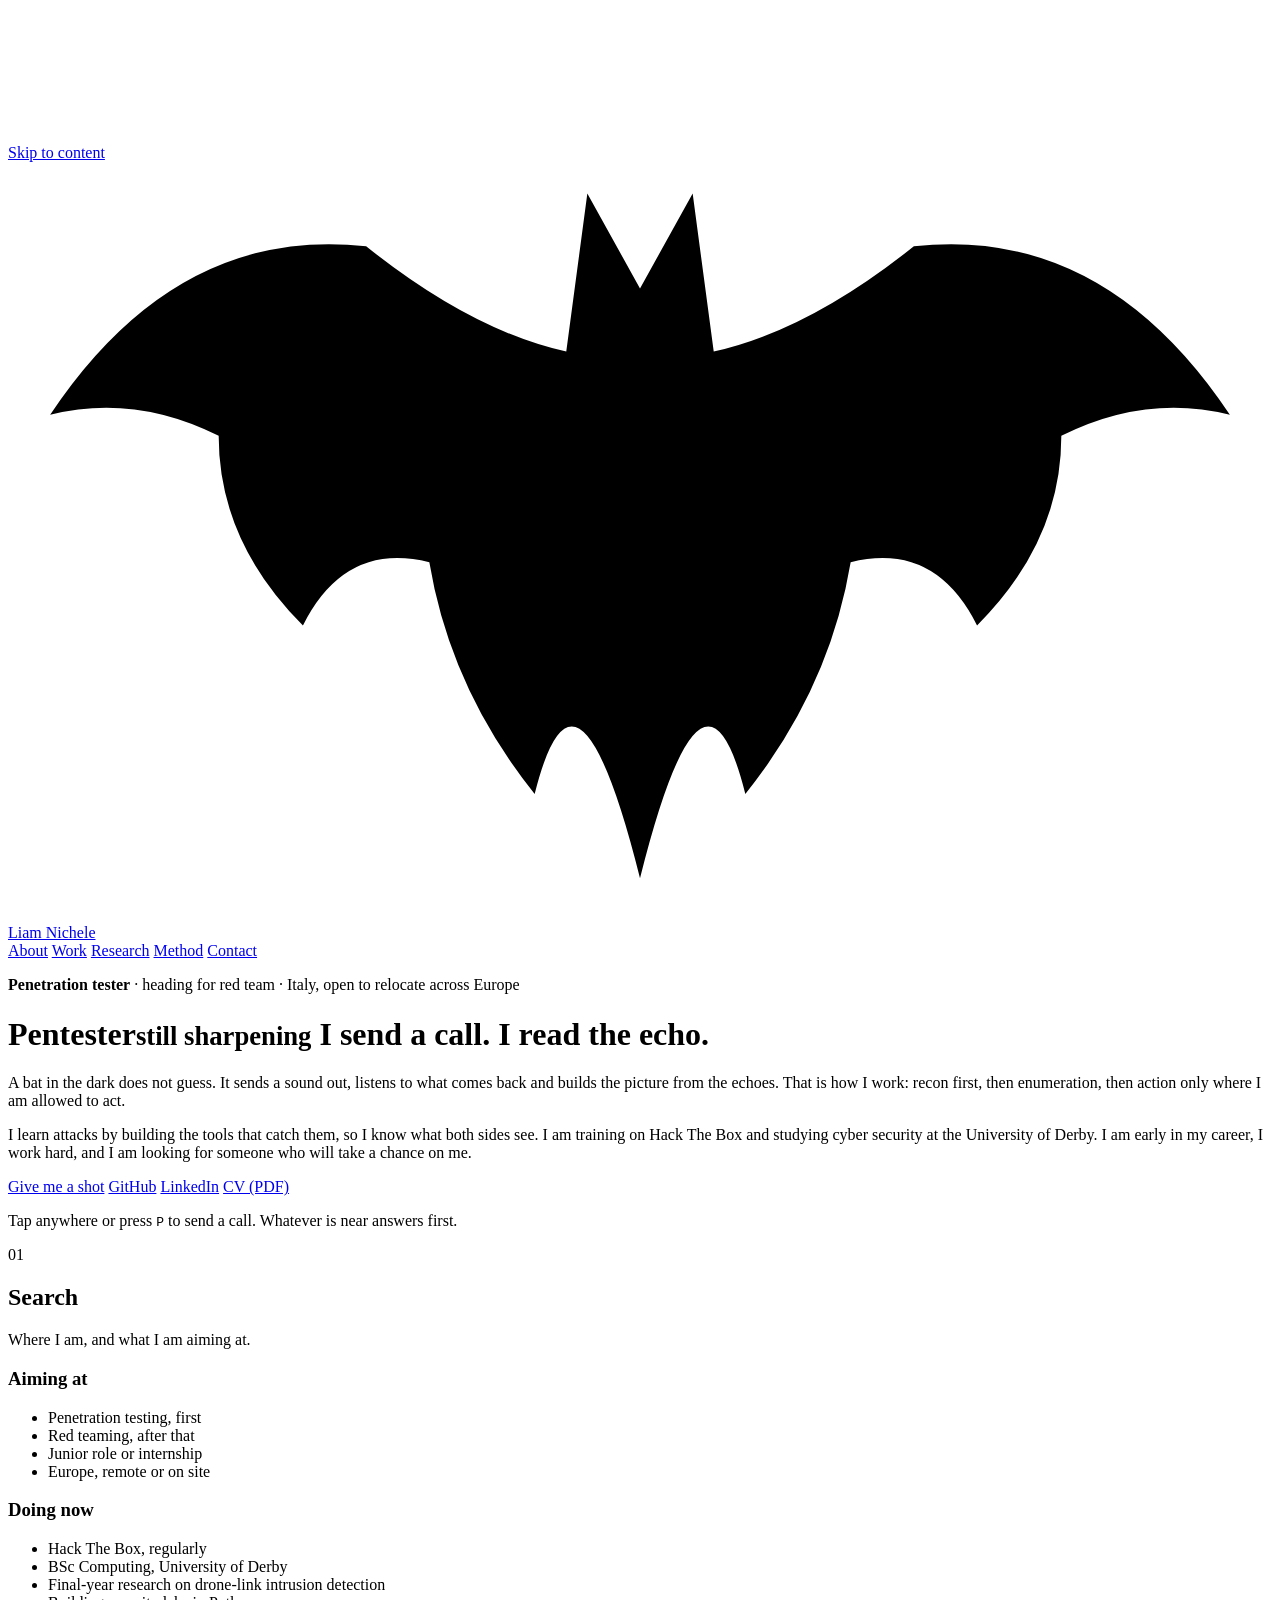
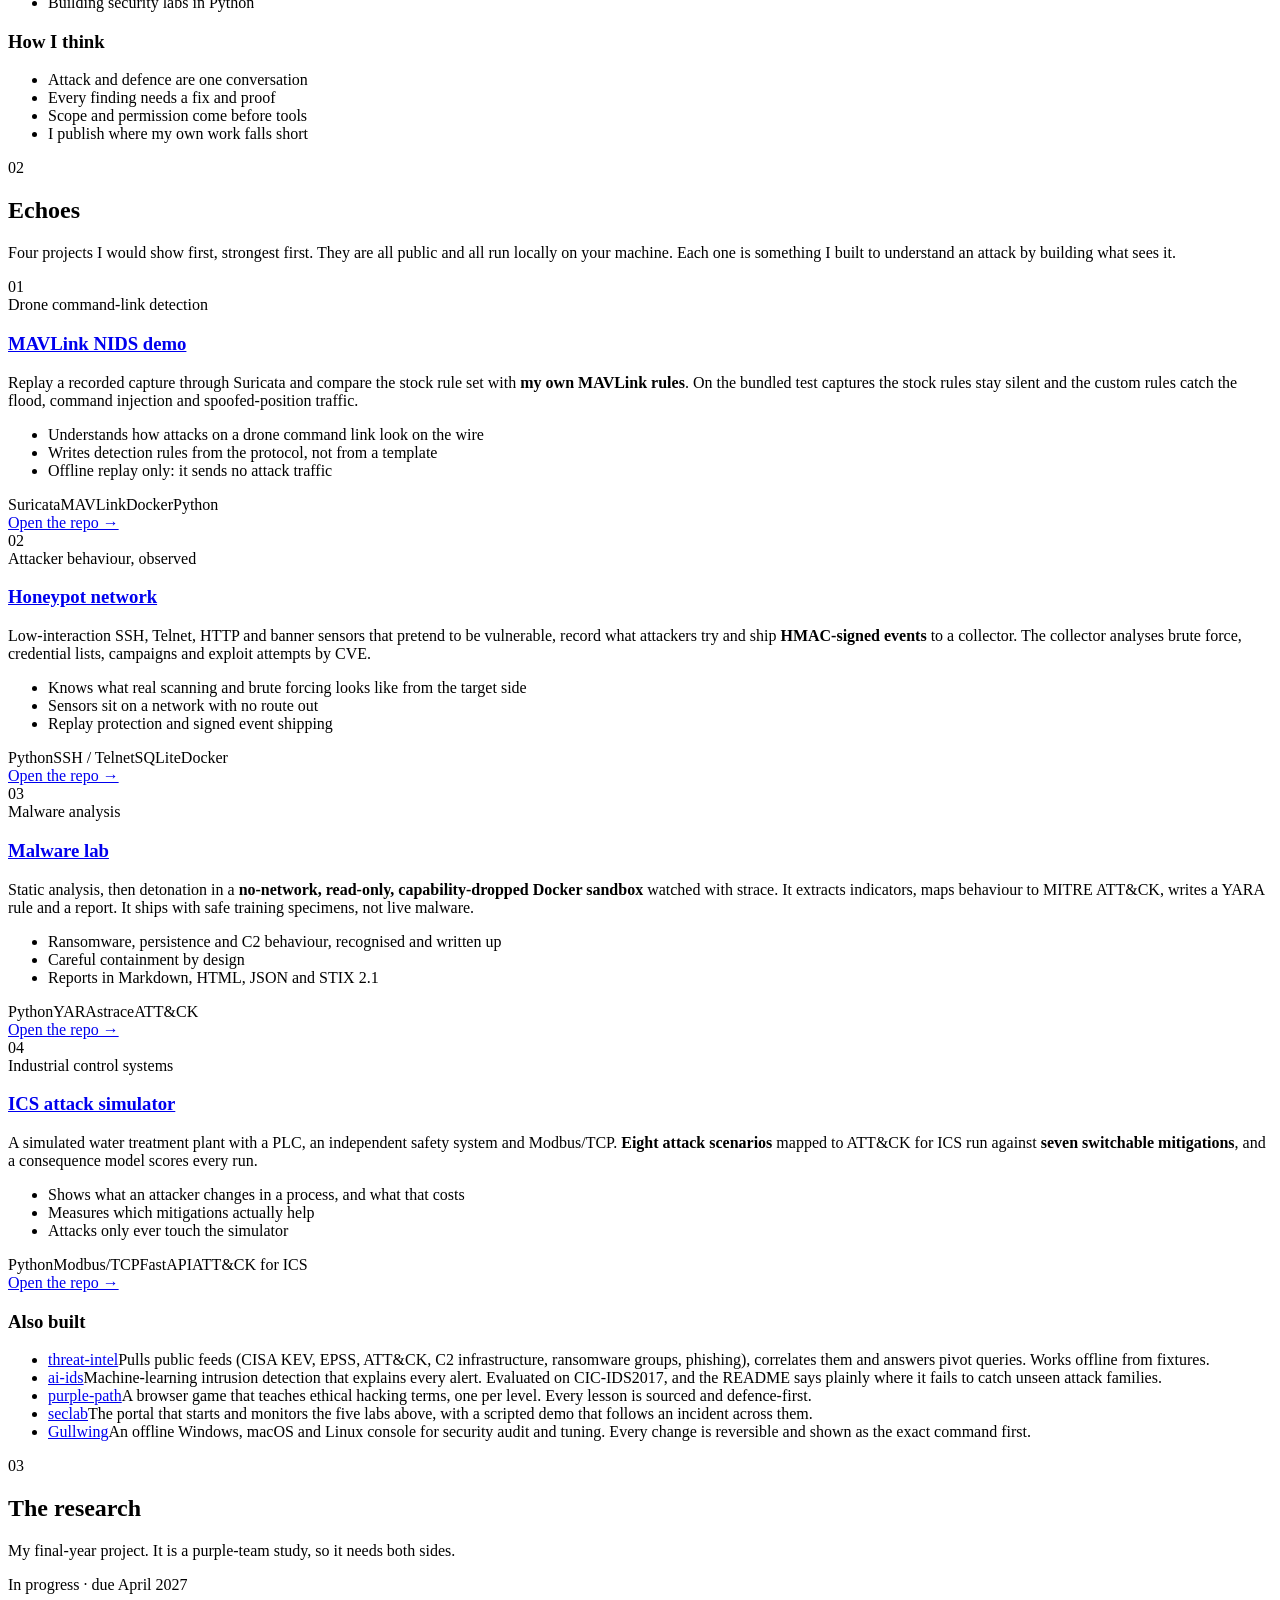
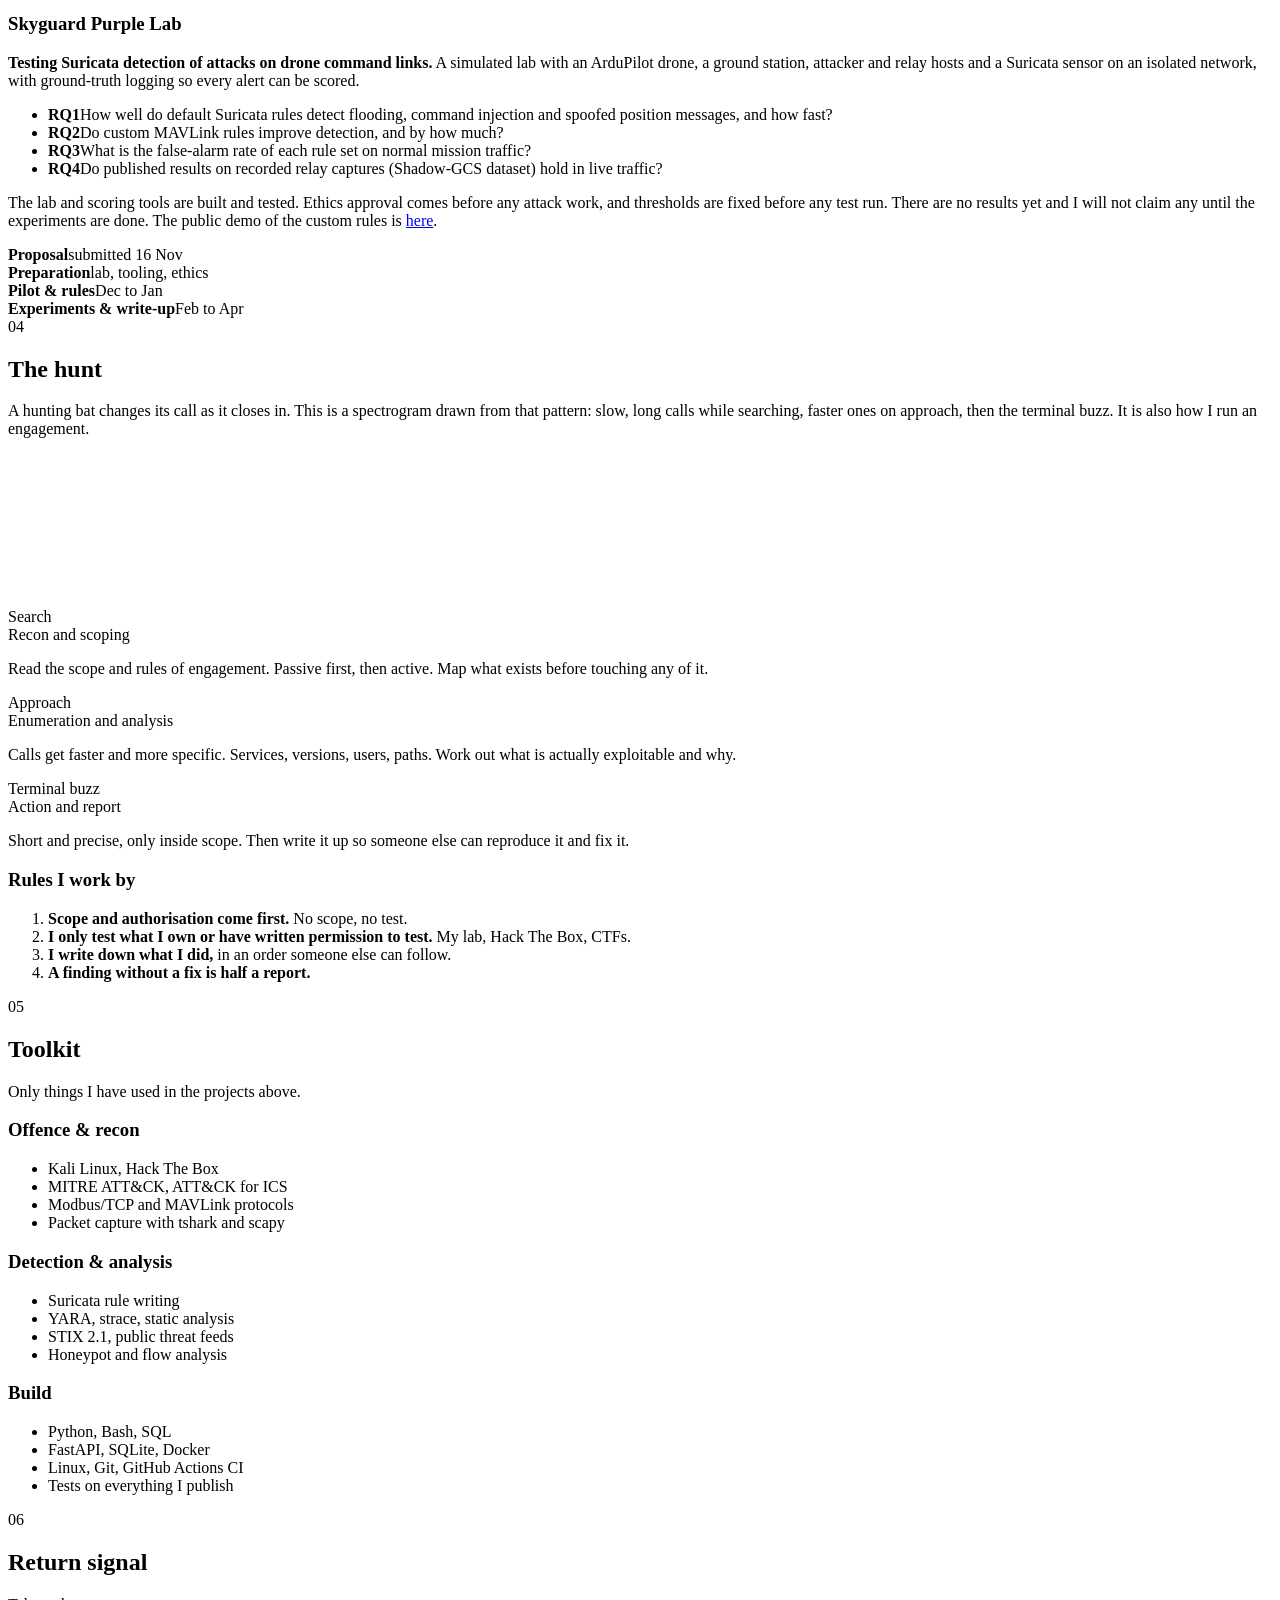
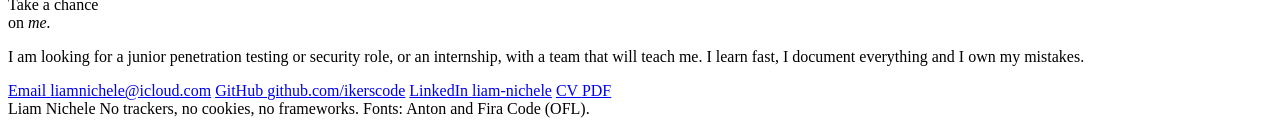
==== commit a4b412db: "Rebuild site as echolocation pentest portfolio, new CV" ====
--- a/site-deploy/index.html
+++ b/site-deploy/index.html
@@ -1,952 +1,260 @@
 <!DOCTYPE html>
-<html lang="en">
+<html lang="en" class="no-js">
 <head>
 <meta charset="UTF-8" />
 <meta name="viewport" content="width=device-width, initial-scale=1.0" />
-<meta name="theme-color" content="#070B12" />
-<meta http-equiv="Content-Security-Policy" content="default-src 'self'; script-src 'self' 'unsafe-inline'; style-src 'self' 'unsafe-inline' https://fonts.googleapis.com; font-src 'self' https://fonts.gstatic.com; img-src 'self' data:; object-src 'none'; base-uri 'self'; form-action 'self';" />
-<title>Liam Nichele | Defence &amp; National Security Software</title>
-<meta name="description" content="Liam Nichele: Software Engineer / Computer Scientist / Systems Architect. Defence and national security software." />
-<link rel="preload" href="/fonts/montserrat-latin-900-normal.woff2" as="font" type="font/woff2" crossorigin />
-<link rel="preload" href="/fonts/montserrat-latin-600-normal.woff2" as="font" type="font/woff2" crossorigin />
-<link rel="preload" href="/fonts/montserrat-latin-400-normal.woff2" as="font" type="font/woff2" crossorigin />
-<style>
-  @font-face{font-family:'Montserrat';font-style:normal;font-weight:400;font-display:swap;
-    src:url(/fonts/montserrat-latin-400-normal.woff2) format('woff2');
-    unicode-range:U+0000-00FF,U+0131,U+0152-0153,U+02BB-02BC,U+02C6,U+02DA,U+02DC,U+0304,U+0308,U+0329,U+2000-206F,U+20AC,U+2122,U+2191,U+2193,U+2212,U+2215,U+FEFF,U+FFFD;}
-  @font-face{font-family:'Montserrat';font-style:normal;font-weight:500;font-display:swap;
-    src:url(/fonts/montserrat-latin-500-normal.woff2) format('woff2');
-    unicode-range:U+0000-00FF,U+0131,U+0152-0153,U+02BB-02BC,U+02C6,U+02DA,U+02DC,U+0304,U+0308,U+0329,U+2000-206F,U+20AC,U+2122,U+2191,U+2193,U+2212,U+2215,U+FEFF,U+FFFD;}
-  @font-face{font-family:'Montserrat';font-style:normal;font-weight:600;font-display:swap;
-    src:url(/fonts/montserrat-latin-600-normal.woff2) format('woff2');
-    unicode-range:U+0000-00FF,U+0131,U+0152-0153,U+02BB-02BC,U+02C6,U+02DA,U+02DC,U+0304,U+0308,U+0329,U+2000-206F,U+20AC,U+2122,U+2191,U+2193,U+2212,U+2215,U+FEFF,U+FFFD;}
-  @font-face{font-family:'Montserrat';font-style:normal;font-weight:800;font-display:swap;
-    src:url(/fonts/montserrat-latin-800-normal.woff2) format('woff2');
-    unicode-range:U+0000-00FF,U+0131,U+0152-0153,U+02BB-02BC,U+02C6,U+02DA,U+02DC,U+0304,U+0308,U+0329,U+2000-206F,U+20AC,U+2122,U+2191,U+2193,U+2212,U+2215,U+FEFF,U+FFFD;}
-  @font-face{font-family:'Montserrat';font-style:normal;font-weight:900;font-display:swap;
-    src:url(/fonts/montserrat-latin-900-normal.woff2) format('woff2');
-    unicode-range:U+0000-00FF,U+0131,U+0152-0153,U+02BB-02BC,U+02C6,U+02DA,U+02DC,U+0304,U+0308,U+0329,U+2000-206F,U+20AC,U+2122,U+2191,U+2193,U+2212,U+2215,U+FEFF,U+FFFD;}
-  :root{--header-h:96px;
-    --bg:#070B12; --text:#E7EAF0; --muted:#6E7A8C;
-    --blue:#5B8AD1; --blue-bright:#A9C6F0; --ice:#7FA8DE;
-    --panel:rgba(12,17,26,.55); --line:rgba(91,138,209,.28);
-    --body:#AAB3C0; --dim:#5B6B80; --on-blue:#07101C; --track:#1C222C;
-    --ink:rgba(127,168,222,.9); --ink-dim:rgba(91,138,209,.45); --ink-faint:rgba(91,138,209,.22);
-  }
-  *{margin:0;padding:0;box-sizing:border-box;}
-  html{scroll-behavior:smooth;-webkit-text-size-adjust:100%;text-size-adjust:100%;}
-  body{background:var(--bg);color:var(--text);font-family:'Montserrat',sans-serif;overflow-x:hidden;}
-
-  /* fixed engineering-drawing layer (replaces the 3D scene) */
-  #sheet{position:fixed;inset:0;z-index:0;overflow:hidden;
-    background:
-      radial-gradient(ellipse at 50% 30%,rgba(91,138,209,.06),transparent 60%),
-      var(--bg);}
-  /* Discrete section states: entering a section triggers ONE compositor-animated
-     CSS transition to that view. Nothing runs between section changes, so the
-     browser rasterizes the sheet once per state and idles at 0% CPU/GPU. */
-  #zoomA{position:absolute;inset:0;transform-origin:0 0;will-change:transform;
-    transition:transform 1300ms cubic-bezier(.22,1,.36,1);}
-  #sheet svg{position:absolute;left:0;top:0;width:1600px;height:1000px;display:block;}
-  #sheet text{font-family:'Montserrat',sans-serif;}
-  .vignette{position:fixed;inset:0;z-index:1;pointer-events:none;
-    background:radial-gradient(ellipse at 50% 45%,transparent 42%,rgba(7,11,18,.72) 100%);}
-  .grain{position:fixed;inset:0;z-index:1;pointer-events:none;opacity:.05;
-    background-image:url("data:image/svg+xml,%3Csvg xmlns='http://www.w3.org/2000/svg' width='120' height='120'%3E%3Cfilter id='n'%3E%3CfeTurbulence type='fractalNoise' baseFrequency='.9' numOctaves='2'/%3E%3C/filter%3E%3Crect width='100%25' height='100%25' filter='url(%23n)'/%3E%3C/svg%3E");}
-
-  /* drawing linework */
-  .dwg-line{stroke:var(--ink);stroke-width:1.4;fill:none;}
-  .dwg-thin{stroke:var(--ink-dim);stroke-width:1;fill:none;}
-  .dwg-faint{stroke:var(--ink-faint);stroke-width:1;fill:none;}
-  .dwg-center{stroke:var(--ink-dim);stroke-width:1;fill:none;stroke-dasharray:22 6 4 6;}
-  .dwg-dim{stroke:var(--ink-dim);stroke-width:1;fill:none;}
-  .dwg-fill{fill:rgba(91,138,209,.05);}
-  .dwg-fill-dark{fill:rgba(14,20,32,.7);}
-  .dwg-glass{fill:rgba(4,6,11,.9);}
-  .t-label{fill:var(--ink);font-weight:600;letter-spacing:.12em;text-transform:uppercase;}
-  .t-dim{fill:var(--ink-dim);font-weight:600;letter-spacing:.08em;}
-  .t-block{fill:var(--muted);font-weight:600;letter-spacing:.14em;text-transform:uppercase;}
-  .t-block-b{fill:var(--blue-bright);font-weight:800;letter-spacing:.14em;text-transform:uppercase;}
-
-  /* datasheet callouts drawn on the sheet — same labels & data as the original */
-  .callout .co-line{stroke:var(--blue);stroke-width:1;}
-  .callout .co-dot{fill:var(--blue-bright);}
-  .callout .co-box{fill:rgba(12,17,26,.78);stroke:var(--line);stroke-width:1;}
-  .callout .co-obj{fill:var(--muted);font-size:8.5px;font-weight:600;letter-spacing:.2em;text-transform:uppercase;}
-  .callout .co-title{fill:var(--blue);font-size:10.5px;font-weight:800;letter-spacing:.15em;text-transform:uppercase;}
-  .callout .co-rule{stroke:var(--line);stroke-width:1;}
-  .callout .co-k{fill:var(--muted);font-size:10px;font-weight:600;letter-spacing:.04em;text-transform:uppercase;}
-  .callout .co-v{fill:var(--blue-bright);font-size:10px;font-weight:600;letter-spacing:.04em;text-transform:uppercase;}
-  .callout{opacity:.28;transition:opacity .5s ease;}
-  .callout.on{opacity:1;}
-  @media (prefers-reduced-motion:reduce){.callout{transition:none;}}
-
-  /* fixed chrome */
-  header{position:fixed;top:0;left:0;right:0;z-index:30;display:flex;justify-content:space-between;
-    align-items:center;padding:clamp(14px,4vw,22px) clamp(16px,5vw,64px);pointer-events:none;}
-  .brand{font-family:'Montserrat',sans-serif;font-weight:600;font-size:clamp(9.5px,2.4vw,12px);letter-spacing:2px;color:var(--muted);
-    text-transform:uppercase;pointer-events:auto;}
-  .brand b{color:var(--blue-bright);font-weight:500;}
-  nav{display:flex;gap:clamp(4px,1.8vw,16px);pointer-events:auto;flex-wrap:wrap;justify-content:flex-end;}
-  nav a{position:relative;font-family:'Montserrat',sans-serif;font-weight:600;font-size:clamp(9.5px,2.6vw,12px);letter-spacing:1.5px;
-    color:var(--muted);text-decoration:none;text-transform:uppercase;padding:4px 0;transition:color .2s;}
-  nav a .idx{color:var(--blue);font-size:.72em;vertical-align:super;margin-right:4px;opacity:.85;}
-  nav a::after{content:'';position:absolute;left:0;bottom:0;width:100%;height:1px;background:var(--blue);
-    transform:scaleX(0);transform-origin:left;transition:transform .22s ease;}
-  nav a:hover,nav a.active{color:var(--text);}
-  nav a:hover::after,nav a.active::after{transform:scaleX(1);}
-
-  /* side section ticker */
-  .ticker{position:fixed;left:clamp(16px,3vw,40px);top:50%;transform:translateY(-50%);z-index:30;
-    display:flex;flex-direction:column;gap:14px;pointer-events:auto;}
-  .ticker button{background:none;border:none;cursor:pointer;font-family:'Montserrat',sans-serif;font-weight:600;
-    font-size:11px;letter-spacing:1px;color:var(--muted);display:flex;align-items:center;gap:9px;transition:color .25s;}
-  .ticker button .tick{width:14px;height:1px;background:var(--dim);transition:all .25s;}
-  .ticker button.on{color:var(--blue-bright);} .ticker button.on .tick{width:26px;background:var(--blue);}
-  @media (max-width:780px){.ticker{display:none;}}
-
-  /* content sections */
-  main{position:relative;z-index:10;}
-  section.sec{min-height:100vh;min-height:100svh;display:flex;align-items:center;
-    padding:calc(var(--header-h) + 28px) clamp(20px,7vw,110px) calc(var(--header-h) + 28px);
-    pointer-events:none;}
-  section.sec .panel,.identity{pointer-events:auto;}
-  .align-l{justify-content:flex-start;} .align-r{justify-content:flex-end;} .align-c{justify-content:center;}
-
-  .panel{max-width:440px;background:rgba(10,15,24,.90);
-    border:1px solid var(--line);padding:clamp(26px,3vw,40px);
-    opacity:0;transform:translateY(26px);transition:opacity .8s ease,transform .8s ease;}
-  .panel.in{opacity:1;transform:translateY(0);}
-  .kicker{font-family:'Montserrat',sans-serif;font-weight:600;font-size:11px;letter-spacing:2.5px;color:var(--blue);
-    text-transform:uppercase;margin-bottom:16px;display:flex;align-items:center;gap:10px;}
-  .kicker::before{content:'';width:22px;height:1px;background:var(--blue);}
-  .panel h2{font-family:'Montserrat',sans-serif;font-weight:800;text-transform:uppercase;
-    font-size:clamp(1.8rem,3.4vw,2.6rem);line-height:1;letter-spacing:-.01em;margin-bottom:16px;}
-  .panel p{font-size:15px;line-height:1.65;color:var(--body);margin-bottom:14px;}
-  .panel p strong{color:var(--text);font-weight:500;}
-  .tags{display:flex;flex-wrap:wrap;gap:8px;margin-top:18px;}
-  .tags span{font-family:'Montserrat',sans-serif;font-weight:600;font-size:10.5px;letter-spacing:1px;color:var(--ice);
-    border:1px solid var(--line);padding:5px 10px;text-transform:uppercase;}
-  .proj{border-top:1px solid var(--line);padding:16px 0;}
-  .proj:last-child{border-bottom:1px solid var(--line);}
-  .proj .meta{font-family:'Montserrat',sans-serif;font-weight:600;font-size:10px;letter-spacing:1.5px;color:var(--blue);
-    text-transform:uppercase;margin-bottom:6px;}
-  .proj h3{font-size:17px;font-weight:500;color:var(--text);margin-bottom:4px;}
-  .proj small{color:var(--muted);font-size:13px;}
-  .btn{display:inline-block;margin-top:8px;font-family:'Montserrat',sans-serif;font-weight:600;font-size:12px;
-    letter-spacing:1.5px;color:var(--blue-bright);text-decoration:none;text-transform:uppercase;
-    border:1px solid var(--blue);padding:11px 20px;transition:all .2s;}
-  .btn:hover{background:var(--blue);color:var(--on-blue);}
-
-  /* hero identity */
-  .identity{max-width:min(92vw,780px);}
-  .eyebrow{font-family:'Montserrat',sans-serif;font-weight:600;font-size:11px;letter-spacing:3px;color:var(--muted);
-    text-transform:uppercase;margin-bottom:18px;display:flex;align-items:center;gap:10px;opacity:0;transition:opacity .6s ease;}
-  .eyebrow.in{opacity:1;}
-  .eyebrow .dot{width:6px;height:6px;background:var(--blue);border-radius:50%;box-shadow:0 0 12px var(--blue);
-    animation:pulse 2.4s ease-in-out infinite;}
-  @keyframes pulse{0%,100%{opacity:1;}50%{opacity:.2;}}
-  h1.name{font-family:'Montserrat',sans-serif;font-weight:900;text-transform:uppercase;
-    font-size:clamp(2.2rem,7vw,4.6rem);line-height:1.02;letter-spacing:-.02em;}
-  h1.name .word{display:inline-block;white-space:nowrap;}
-  h1.name .word+.word{margin-left:.24em;}
-  h1.name .char{display:inline-block;opacity:0;filter:blur(9px);transform:translateY(18px);
-    transition:opacity .7s cubic-bezier(.16,1,.3,1),filter .7s cubic-bezier(.16,1,.3,1),transform .7s cubic-bezier(.16,1,.3,1);
-    will-change:transform,filter,opacity;}
-  h1.name .char.in{opacity:1;filter:blur(0);transform:translateY(0);}
-  .role{margin-top:22px;font-family:'Montserrat',sans-serif;font-weight:600;font-size:clamp(11px,1.6vw,14px);
-    letter-spacing:1px;color:var(--muted);text-transform:uppercase;opacity:0;transform:translateY(10px);
-    transition:opacity .6s ease,transform .6s ease;}
-  .role.in{opacity:1;transform:translateY(0);}
-  .cue{margin-top:40px;font-family:'Montserrat',sans-serif;font-weight:600;font-size:11px;letter-spacing:2px;
-    color:var(--muted);text-transform:uppercase;opacity:0;display:flex;align-items:center;gap:10px;
-    transition:opacity .6s ease;}
-  .cue.in{opacity:.7;}
-  .cue svg{animation:bob 1.8s ease-in-out infinite;}
-  @keyframes bob{0%,100%{transform:translateY(0);}50%{transform:translateY(5px);}}
-
-  .contact-grid{display:flex;flex-direction:column;gap:12px;margin-top:10px;}
-  .contact-grid a{font-family:'Montserrat',sans-serif;font-weight:600;font-size:13px;letter-spacing:1px;
-    color:var(--ice);text-decoration:none;display:flex;justify-content:space-between;
-    border-bottom:1px solid var(--line);padding:12px 0;transition:color .2s;}
-  .contact-grid a:hover{color:var(--blue-bright);} .contact-grid a span{color:var(--muted);}
-
-  .loader{position:fixed;inset:0;z-index:60;display:grid;place-items:center;background:var(--bg);
-    transition:opacity .6s ease;}
-  .loader .lbl{font-family:'Montserrat',sans-serif;font-weight:600;font-size:12px;letter-spacing:3px;color:var(--muted);text-transform:uppercase;}
-  .loader .track{width:180px;height:1px;background:var(--track);margin-top:16px;overflow:hidden;}
-  .loader .fill{height:100%;width:0;background:var(--blue);transition:width 1.1s ease-in-out;}
-  .loader .fill.go{width:100%;}
-
-  /* case study */
-  .panel.wide{max-width:640px;}
-  .panel .lead{color:var(--ice);font-size:16px;line-height:1.55;margin-bottom:16px;}
-  .panel .avail{font-family:'Montserrat',sans-serif;font-weight:600;font-size:11px;letter-spacing:1px;color:var(--blue-bright);text-transform:uppercase;margin-top:6px;}
-  .panel .readmore{margin-top:18px;}
-  .panel .readmore a{font-family:'Montserrat',sans-serif;font-weight:600;font-size:12px;letter-spacing:1px;color:var(--blue-bright);text-decoration:none;text-transform:uppercase;border-bottom:1px solid var(--line);padding-bottom:3px;transition:color .2s;}
-  .panel .readmore a:hover{color:var(--ice);}
-  .pipe-label{font-family:'Montserrat',sans-serif;font-weight:600;font-size:10.5px;letter-spacing:2px;color:var(--blue);text-transform:uppercase;margin:22px 0 12px;}
-  .pipe{display:flex;align-items:stretch;gap:6px;}
-  .pipe .stage{flex:1;min-width:0;border:1px solid var(--line);padding:10px 9px;font-family:'Montserrat',sans-serif;font-weight:600;font-size:11px;letter-spacing:.5px;color:var(--text);text-transform:uppercase;display:flex;flex-direction:column;gap:5px;background:rgba(91,138,209,.04);}
-  .pipe .stage .n{color:var(--blue);font-size:9px;}
-  .pipe .stage small{color:var(--muted);font-size:9px;letter-spacing:.4px;text-transform:none;line-height:1.3;}
-  .pipe .arr{align-self:center;color:var(--blue);font-family:'Montserrat',sans-serif;font-weight:600;font-size:13px;}
-  .shots{display:grid;grid-template-columns:repeat(3,1fr);gap:10px;margin:4px 0;}
-  .shot{margin:0;}
-  .shot .ph{aspect-ratio:4/3;border:1px dashed var(--line);display:grid;place-items:center;font-family:'Montserrat',sans-serif;font-weight:600;font-size:9.5px;letter-spacing:1px;color:var(--muted);text-transform:uppercase;background:rgba(91,138,209,.05);text-align:center;padding:6px;}
-  .shot .frame{position:relative;display:block;aspect-ratio:5/4;overflow:hidden;
-    border:1px solid var(--line);background:rgba(91,138,209,.05);}
-  .shot .frame img{position:absolute;inset:0;width:100%;height:100%;object-fit:cover;display:block;
-    border:0;font-size:0;color:transparent;}
-  .shot figcaption{font-family:'Montserrat',sans-serif;font-weight:600;font-size:9px;letter-spacing:.5px;color:var(--muted);margin-top:6px;text-transform:uppercase;}
-  .calls{list-style:none;margin:2px 0 0;padding:0;}
-  .calls li{position:relative;padding-left:18px;margin-bottom:10px;color:var(--body);font-size:14px;line-height:1.55;}
-  .calls li::before{content:'';position:absolute;left:0;top:10px;width:8px;height:1px;background:var(--blue);}
-
-  /* mobile pass */
-  .tele{position:fixed;bottom:26px;right:clamp(20px,5vw,64px);z-index:6;font-family:'Montserrat',sans-serif;
-    font-weight:600;font-size:10px;letter-spacing:1px;color:var(--muted);text-transform:uppercase;
-    opacity:0;transition:opacity .8s ease;text-align:right;pointer-events:none;}
-  .tele b{color:var(--blue-bright);font-weight:600;}
-
-  @media (max-width:900px){
-    .tele{display:none;}
-  }
-  @media (min-width:641px){
-    header{background:linear-gradient(to bottom,rgba(7,11,18,.9) 0%,rgba(7,11,18,.5) 60%,rgba(7,11,18,0) 100%);}
-    nav a{text-shadow:0 1px 5px rgba(7,11,18,.9);}
-    .brand{text-shadow:0 1px 5px rgba(7,11,18,.9);}
-    .tele{text-shadow:0 1px 5px rgba(7,11,18,.9);}
-  }
-
-  @media (max-width:640px){
-    header{padding:14px 16px;}
-    nav{gap:4px 12px;}
-    nav a{font-size:10px;letter-spacing:1px;padding:6px 0;text-shadow:0 1px 6px rgba(7,11,18,.9);}
-    nav a .idx{display:none;}
-    .brand{font-size:10px;text-shadow:0 1px 6px rgba(7,11,18,.9);}
-    section.sec{padding:calc(var(--header-h) + 20px) clamp(18px,6vw,40px) calc(var(--header-h) + 20px);}
-    .panel{padding:22px 18px;}
-    .pipe{flex-wrap:wrap;gap:7px;}
-    .pipe .stage{flex:1 1 calc(50% - 7px);min-width:calc(50% - 7px);}
-    .pipe .arr{display:none;}
-    .shots{grid-template-columns:1fr 1fr;}
-    .contact-grid a{flex-wrap:wrap;gap:2px 10px;padding:14px 0;}
-    .btn{display:block;text-align:center;}
-  }
-  @media (max-width:400px){
-    .shots{grid-template-columns:1fr;}
-    .pipe .stage{flex:1 1 100%;min-width:100%;}
-  }
-
-  #lightbox{position:fixed;inset:0;z-index:80;background:rgba(4,6,11,.93);backdrop-filter:blur(6px);-webkit-backdrop-filter:blur(6px);display:none;place-items:center;padding:24px;cursor:zoom-out;}
-  #lightbox.on{display:grid;}
-  #lightbox img{max-width:96vw;max-height:92vh;border:1px solid var(--line);box-shadow:0 0 60px rgba(0,0,0,.6);}
-  .shot img{cursor:zoom-in;transition:opacity .2s ease;}
-  .shot img:hover{opacity:.85;}
-
-  /* visible keyboard focus, on brand, consistent across every interactive element */
-  a:focus-visible, button:focus-visible {
-    outline: 2px solid var(--blue-bright);
-    outline-offset: 3px;
-    border-radius: 1px;
-  }
-  .kword:focus-visible, .writing-link:focus-visible { outline-offset: 5px; }
-  .btn:focus-visible { outline-color: var(--on-blue); outline-offset: 2px; }
-
-  @media (prefers-reduced-motion:reduce){
-    html{scroll-behavior:auto;} .eyebrow .dot,.cue svg{animation:none;}
-    #zoomA{transition:none;}
-    .panel,h1.name .char,.role,.eyebrow,.cue{transition:none;}
-  }
-</style>
+<meta name="theme-color" content="#0a0000" />
+<meta http-equiv="Content-Security-Policy" content="default-src 'self'; script-src 'self'; style-src 'self'; img-src 'self' data:; font-src 'self'; object-src 'none'; base-uri 'self'; form-action 'none';" />
+<title>Liam Nichele | Penetration Tester</title>
+<meta name="description" content="Liam Nichele, penetration tester working toward red teaming. Detection labs, a honeypot network, a malware sandbox, an ICS attack simulator and a drone-link IDS research project." />
+<meta property="og:title" content="Liam Nichele | Penetration Tester" />
+<meta property="og:description" content="I send a call. I read the echo. Penetration tester building toward red team, looking for a first chance." />
+<meta property="og:type" content="website" />
+<link rel="preload" href="/fonts/anton-latin-400-normal.woff2" as="font" type="font/woff2" crossorigin />
+<link rel="icon" type="image/svg+xml" href="/favicon.svg" />
+<link rel="stylesheet" href="/css/site.css" />
+<script src="/js/site.js" defer></script>
 </head>
 <body>
-
-<!-- ======================================================================
-     ENGINEERING DRAWING LAYER — Sentinel-2 general-arrangement sheet.
-     Replaces the WebGL scene. One inline SVG; the #rig group is panned and
-     zoomed by scroll, focusing the sub-component each section discusses,
-     exactly as the 3D camera keyframes did. Callout data is unchanged from
-     the original (verified public specs: ESA / eoPortal / SentiWiki).
-     ====================================================================== -->
-<div id="sheet" aria-hidden="true">
-<div id="zoomA">
-<svg id="dwg" viewBox="0 0 1600 1000" preserveAspectRatio="xMidYMid slice" xmlns="http://www.w3.org/2000/svg">
-  <defs>
-    <pattern id="gridS" width="20" height="20" patternUnits="userSpaceOnUse">
-      <path d="M20 0H0V20" fill="none" stroke="rgba(91,138,209,.06)" stroke-width="1"/>
-    </pattern>
-    <pattern id="gridL" width="100" height="100" patternUnits="userSpaceOnUse">
-      <path d="M100 0H0V100" fill="none" stroke="rgba(91,138,209,.11)" stroke-width="1"/>
-    </pattern>
-    <pattern id="mli" width="22" height="22" patternUnits="userSpaceOnUse">
-      <path d="M0 22 22 0M-6 6 6 -6M16 28 28 16" stroke="rgba(91,138,209,.20)" stroke-width="1" fill="none"/>
-      <path d="M0 0 22 22M-6 16 6 28M16 -6 28 6" stroke="rgba(91,138,209,.12)" stroke-width="1" fill="none"/>
-    </pattern>
-    <pattern id="cells" width="24.4" height="25" patternUnits="userSpaceOnUse">
-      <rect x="1.5" y="1.5" width="21.4" height="22" fill="rgba(22,48,94,.35)" stroke="rgba(120,150,210,.35)" stroke-width="1"/>
-    </pattern>
-    <pattern id="hatch45" width="9" height="9" patternUnits="userSpaceOnUse">
-      <path d="M0 9 9 0" stroke="rgba(91,138,209,.4)" stroke-width="1"/>
-    </pattern>
-  </defs>
-
-  <g id="rig">
-    <!-- ============ sheet frame ============ -->
-    <rect x="20" y="20" width="1560" height="960" fill="url(#gridS)"/>
-    <rect x="20" y="20" width="1560" height="960" fill="url(#gridL)"/>
-    <rect x="20" y="20" width="1560" height="960" class="dwg-thin"/>
-    <rect x="44" y="44" width="1512" height="912" class="dwg-line"/>
-    <!-- border zone ticks + coordinates -->
-    <g class="t-dim" font-size="12">
-      <line x1="410" y1="20" x2="410" y2="44" class="dwg-thin"/><line x1="800" y1="20" x2="800" y2="44" class="dwg-thin"/><line x1="1190" y1="20" x2="1190" y2="44" class="dwg-thin"/>
-      <line x1="410" y1="956" x2="410" y2="980" class="dwg-thin"/><line x1="800" y1="956" x2="800" y2="980" class="dwg-thin"/><line x1="1190" y1="956" x2="1190" y2="980" class="dwg-thin"/>
-      <line x1="20" y1="272" x2="44" y2="272" class="dwg-thin"/><line x1="20" y1="500" x2="44" y2="500" class="dwg-thin"/><line x1="20" y1="728" x2="44" y2="728" class="dwg-thin"/>
-      <line x1="1556" y1="272" x2="1580" y2="272" class="dwg-thin"/><line x1="1556" y1="500" x2="1580" y2="500" class="dwg-thin"/><line x1="1556" y1="728" x2="1580" y2="728" class="dwg-thin"/>
-      <text x="212" y="37" text-anchor="middle">4</text><text x="605" y="37" text-anchor="middle">3</text><text x="995" y="37" text-anchor="middle">2</text><text x="1385" y="37" text-anchor="middle">1</text>
-      <text x="212" y="973" text-anchor="middle">4</text><text x="605" y="973" text-anchor="middle">3</text><text x="995" y="973" text-anchor="middle">2</text><text x="1385" y="973" text-anchor="middle">1</text>
-      <text x="32" y="150" text-anchor="middle">D</text><text x="32" y="390" text-anchor="middle">C</text><text x="32" y="618" text-anchor="middle">B</text><text x="32" y="850" text-anchor="middle">A</text>
-      <text x="1568" y="150" text-anchor="middle">D</text><text x="1568" y="390" text-anchor="middle">C</text><text x="1568" y="618" text-anchor="middle">B</text><text x="1568" y="850" text-anchor="middle">A</text>
-    </g>
-
-    <!-- ============ title block (bottom-right) ============ -->
-    <g>
-      <rect x="1096" y="836" width="460" height="120" class="dwg-line dwg-fill-dark"/>
-      <line x1="1096" y1="876" x2="1556" y2="876" class="dwg-thin"/>
-      <line x1="1096" y1="916" x2="1556" y2="916" class="dwg-thin"/>
-      <line x1="1316" y1="876" x2="1316" y2="956" class="dwg-thin"/>
-      <line x1="1436" y1="876" x2="1436" y2="956" class="dwg-thin"/>
-      <text x="1116" y="862" class="t-block-b" font-size="15">Sentinel-2 · Multispectral Imaging Mission</text>
-      <text x="1116" y="896" class="t-block" font-size="9">Title</text>
-      <text x="1116" y="909" class="t-block" font-size="10.5" fill="#A9C6F0">General Arrangement — Deployed</text>
-      <text x="1336" y="896" class="t-block" font-size="9">Dwg No</text>
-      <text x="1336" y="909" class="t-block" font-size="10.5" fill="#A9C6F0">S2-GA-001</text>
-      <text x="1456" y="896" class="t-block" font-size="9">Rev</text>
-      <text x="1456" y="909" class="t-block" font-size="10.5" fill="#A9C6F0">C</text>
-      <text x="1116" y="936" class="t-block" font-size="9">Drawn</text>
-      <text x="1116" y="949" class="t-block" font-size="10.5" fill="#A9C6F0">L.Nichele</text>
-      <text x="1336" y="936" class="t-block" font-size="9">Scale</text>
-      <text x="1336" y="949" class="t-block" font-size="10.5" fill="#A9C6F0">1 : 50</text>
-      <text x="1456" y="936" class="t-block" font-size="9">Sheet</text>
-      <text x="1456" y="949" class="t-block" font-size="10.5" fill="#A9C6F0">1 / 1</text>
-    </g>
-
-    <!-- ============ revision table (top-right) ============ -->
-    <g>
-      <rect x="1276" y="64" width="280" height="78" class="dwg-thin dwg-fill-dark"/>
-      <line x1="1276" y1="86" x2="1556" y2="86" class="dwg-thin"/>
-      <line x1="1312" y1="64" x2="1312" y2="142" class="dwg-thin"/>
-      <line x1="1470" y1="64" x2="1470" y2="142" class="dwg-thin"/>
-      <text x="1294" y="79" text-anchor="middle" class="t-block" font-size="9">Rev</text>
-      <text x="1391" y="79" text-anchor="middle" class="t-block" font-size="9">Description</text>
-      <text x="1513" y="79" text-anchor="middle" class="t-block" font-size="9">Zone</text>
-      <g class="t-block" font-size="9">
-        <text x="1294" y="103" text-anchor="middle">A</text><text x="1324" y="103">Initial release</text><text x="1513" y="103" text-anchor="middle">—</text>
-        <text x="1294" y="120" text-anchor="middle">B</text><text x="1324" y="120">Array dihedral added</text><text x="1513" y="120" text-anchor="middle">C1</text>
-        <text x="1294" y="137" text-anchor="middle">C</text><text x="1324" y="137">MSI baffle detail</text><text x="1513" y="137" text-anchor="middle">B3</text>
-      </g>
-    </g>
-
-    <!-- ============ notes (top-left) ============ -->
-    <g class="t-block" font-size="9.5">
-      <text x="70" y="84">Notes:</text>
-      <text x="70" y="102">1. All dimensions in metres unless noted.</text>
-      <text x="70" y="120">2. MLI blanketing shown hatched.</text>
-      <text x="70" y="138">3. Solar array shown fully deployed.</text>
-      <text x="70" y="156">4. Ref: ESA / eoPortal / SentiWiki public data.</text>
-    </g>
-
-    <!-- ============ centerlines ============ -->
-    <line x1="330" y1="520" x2="1340" y2="520" class="dwg-center"/>
-    <line x1="560" y1="200" x2="560" y2="850" class="dwg-center"/>
-
-    <!-- ============ SPACECRAFT — main elevation ============ -->
-    <!-- solar array: yoke + 3 panels, slight dihedral, cell grid -->
-    <g id="p-array">
-      <line x1="648" y1="520" x2="700" y2="520" class="dwg-line"/>
-      <circle cx="674" cy="520" r="9" class="dwg-line"/>
-      <circle cx="674" cy="520" r="3" class="dwg-thin"/>
-      <g>
-        <rect x="702" y="446" width="195" height="148" class="dwg-line dwg-fill"/>
-        <rect x="702" y="446" width="195" height="148" fill="url(#cells)"/>
-        <line x1="799" y1="446" x2="799" y2="594" class="dwg-thin"/>
-      </g>
-      <line x1="897" y1="500" x2="905" y2="500" class="dwg-thin"/><line x1="897" y1="540" x2="905" y2="540" class="dwg-thin"/>
-      <g>
-        <rect x="905" y="448" width="195" height="146" class="dwg-line dwg-fill" transform="rotate(.6 905 521)"/>
-        <rect x="905" y="448" width="195" height="146" fill="url(#cells)" transform="rotate(.6 905 521)"/>
-      </g>
-      <line x1="1100" y1="500" x2="1108" y2="500" class="dwg-thin"/><line x1="1100" y1="540" x2="1108" y2="540" class="dwg-thin"/>
-      <g>
-        <rect x="1108" y="450" width="195" height="144" class="dwg-line dwg-fill" transform="rotate(1.2 1108 522)"/>
-        <rect x="1108" y="450" width="195" height="144" fill="url(#cells)" transform="rotate(1.2 1108 522)"/>
-      </g>
-    </g>
-
-    <!-- primary bus with MLI hatch, closure panels, corner rails, radiator -->
-    <g id="p-bus">
-      <rect x="475" y="405" width="170" height="230" class="dwg-line dwg-fill"/>
-      <rect x="475" y="405" width="170" height="230" fill="url(#mli)"/>
-      <rect x="472" y="390" width="176" height="17" class="dwg-line dwg-fill-dark"/>
-      <rect x="472" y="633" width="176" height="17" class="dwg-line dwg-fill-dark"/>
-      <line x1="487" y1="390" x2="487" y2="650" class="dwg-thin"/>
-      <line x1="633" y1="390" x2="633" y2="650" class="dwg-thin"/>
-      <!-- radiator fins on -X face -->
-      <rect x="452" y="428" width="8" height="186" class="dwg-line dwg-fill-dark"/>
-      <g class="dwg-thin">
-        <line x1="438" y1="440" x2="452" y2="440"/><line x1="438" y1="460" x2="452" y2="460"/>
-        <line x1="438" y1="480" x2="452" y2="480"/><line x1="438" y1="500" x2="452" y2="500"/>
-        <line x1="438" y1="520" x2="452" y2="520"/><line x1="438" y1="540" x2="452" y2="540"/>
-        <line x1="438" y1="560" x2="452" y2="560"/><line x1="438" y1="580" x2="452" y2="580"/>
-        <line x1="438" y1="600" x2="452" y2="600"/>
-      </g>
-      <!-- star trackers, angled, +Y deck -->
-      <g transform="rotate(-28 615 386)">
-        <rect x="603" y="360" width="24" height="34" class="dwg-line dwg-fill-dark"/>
-        <ellipse cx="615" cy="360" rx="11" ry="4" class="dwg-glass dwg-thin"/>
-      </g>
-      <g transform="rotate(-12 585 382)">
-        <rect x="575" y="358" width="20" height="30" class="dwg-line dwg-fill-dark"/>
-        <ellipse cx="585" cy="358" rx="9" ry="3.5" class="dwg-glass dwg-thin"/>
-      </g>
-      <!-- laser-comms dome -->
-      <path d="M498 390 a 20 20 0 0 1 40 0 Z" class="dwg-line dwg-fill-dark"/>
-      <!-- thruster nozzles, -Y deck -->
-      <g class="dwg-line">
-        <path d="M505 650 l -6 20 h 22 l -6 -20 Z" fill="rgba(14,20,32,.7)"/>
-        <path d="M553 650 l -6 20 h 22 l -6 -20 Z" fill="rgba(14,20,32,.7)"/>
-        <path d="M601 650 l -6 20 h 22 l -6 -20 Z" fill="rgba(14,20,32,.7)"/>
-      </g>
-      <!-- whip antenna -->
-      <line x1="640" y1="390" x2="654" y2="318" class="dwg-thin"/>
-      <circle cx="654" cy="318" r="2.4" fill="rgba(127,168,222,.9)"/>
-    </g>
-
-    <!-- MSI instrument: nadir telescope baffle + aperture -->
-    <g id="p-msi">
-      <path d="M521 650 L 599 650 L 611 728 L 509 728 Z" class="dwg-line dwg-fill"/>
-      <path d="M521 650 L 599 650 L 611 728 L 509 728 Z" fill="url(#mli)"/>
-      <path d="M517 728 L 603 728 L 597 762 L 523 762 Z" class="dwg-line dwg-fill-dark"/>
-      <rect x="527" y="762" width="66" height="10" class="dwg-line dwg-glass"/>
-      <ellipse cx="560" cy="784" rx="46" ry="10" class="dwg-line dwg-glass"/>
-      <ellipse cx="560" cy="784" rx="48" ry="11.5" class="dwg-thin" stroke="#5B8AD1"/>
-      <!-- ray construction lines to nadir -->
-      <line x1="514" y1="784" x2="470" y2="884" class="dwg-faint"/>
-      <line x1="606" y1="784" x2="650" y2="884" class="dwg-faint"/>
-      <text x="560" y="902" text-anchor="middle" class="t-dim" font-size="11">Nadir · Swath 290 km</text>
-    </g>
-
-    <!-- X-band antenna: mast + dish, +Y -->
-    <g id="p-dish">
-      <line x1="516" y1="390" x2="516" y2="272" class="dwg-line"/>
-      <line x1="509" y1="390" x2="509" y2="300" class="dwg-thin"/>
-      <path d="M470 268 A 52 52 0 0 1 562 250 L 552 262 A 40 40 0 0 0 482 276 Z" class="dwg-line dwg-fill-dark"/>
-      <line x1="516" y1="272" x2="534" y2="238" class="dwg-thin"/>
-      <circle cx="534" cy="238" r="3" class="dwg-thin"/>
-      <path d="M470 268 L 562 250" class="dwg-faint"/>
-    </g>
-
-    <!-- ============ dimension lines (real public figures) ============ -->
-    <g>
-      <!-- bus height 3.4 m -->
-      <line x1="404" y1="390" x2="404" y2="650" class="dwg-dim"/>
-      <line x1="404" y1="390" x2="466" y2="390" class="dwg-faint"/>
-      <line x1="404" y1="650" x2="466" y2="650" class="dwg-faint"/>
-      <path d="M404 390 l -4 10 8 0 Z M404 650 l -4 -10 8 0 Z" fill="rgba(91,138,209,.45)"/>
-      <text x="392" y="524" class="t-dim" font-size="12" text-anchor="middle" transform="rotate(-90 392 524)">3.4</text>
-      <!-- bus width 2.35 m -->
-      <line x1="475" y1="360" x2="645" y2="360" class="dwg-dim"/>
-      <line x1="475" y1="360" x2="475" y2="386" class="dwg-faint"/>
-      <line x1="645" y1="360" x2="645" y2="386" class="dwg-faint"/>
-      <path d="M475 360 l 10 -4 0 8 Z M645 360 l -10 -4 0 8 Z" fill="rgba(91,138,209,.45)"/>
-      <text x="560" y="350" class="t-dim" font-size="12" text-anchor="middle">2.35</text>
-      <!-- array span -->
-      <line x1="702" y1="640" x2="1303" y2="640" class="dwg-dim"/>
-      <line x1="702" y1="600" x2="702" y2="640" class="dwg-faint"/>
-      <line x1="1303" y1="600" x2="1303" y2="640" class="dwg-faint"/>
-      <path d="M702 640 l 10 -4 0 8 Z M1303 640 l -10 -4 0 8 Z" fill="rgba(91,138,209,.45)"/>
-      <text x="1002" y="660" class="t-dim" font-size="12" text-anchor="middle">Solar array — deployed</text>
-    </g>
-
-    <!-- ============ detail circle: MSI aperture ============ -->
-    <g id="p-detail">
-      <circle cx="560" cy="784" r="72" class="dwg-thin" stroke-dasharray="8 6"/>
-      <line x1="622" y1="748" x2="760" y2="700" class="dwg-faint"/>
-      <circle cx="850" cy="740" r="86" class="dwg-line dwg-fill-dark"/>
-      <circle cx="850" cy="740" r="60" class="dwg-line"/>
-      <circle cx="850" cy="740" r="42" class="dwg-thin" fill="rgba(4,6,11,.9)"/>
-      <circle cx="850" cy="740" r="14" class="dwg-thin" fill="url(#hatch45)"/>
-      <line x1="850" y1="646" x2="850" y2="834" class="dwg-center"/>
-      <line x1="756" y1="740" x2="944" y2="740" class="dwg-center"/>
-      <text x="850" y="852" text-anchor="middle" class="t-label" font-size="10">Detail A — MSI aperture · TMA Ø150 mm</text>
-    </g>
-
-    <!-- ============ small top view (upper-left of drawing area) ============ -->
-    <g id="p-topview">
-      <rect x="180" y="220" width="96" height="72" class="dwg-thin dwg-fill"/>
-      <rect x="180" y="220" width="96" height="72" fill="url(#mli)"/>
-      <line x1="276" y1="256" x2="316" y2="256" class="dwg-thin"/>
-      <rect x="316" y="238" width="60" height="36" class="dwg-thin dwg-fill"/>
-      <rect x="316" y="238" width="60" height="36" fill="url(#cells)"/>
-      <line x1="128" y1="256" x2="380" y2="256" class="dwg-center"/>
-      <text x="228" y="316" text-anchor="middle" class="t-label" font-size="10">Plan view</text>
-    </g>
-
-    <!-- ======================================================================
-         DATASHEET CALLOUTS — labelled the same way as the original version.
-         One group lights per section on scroll; data is byte-identical.
-         ====================================================================== -->
-    <!-- 00 · Platform -->
-    <g class="callout" id="co-platform">
-      <circle class="co-dot" cx="535" cy="470" r="3.5"/>
-      <line class="co-line" x1="535" y1="470" x2="330" y2="392"/>
-      <rect class="co-box" x="152" y="352" width="178" height="86"/>
-      <text class="co-obj" x="166" y="371">Sentinel-2</text>
-      <text class="co-title" x="166" y="387">Platform</text>
-      <line class="co-rule" x1="166" y1="394" x2="316" y2="394"/>
-      <text class="co-k" x="166" y="410">Launch Mass</text><text class="co-v" x="316" y="410" text-anchor="end">1,140 kg</text>
-      <text class="co-k" x="166" y="424">Power (EOL)</text><text class="co-v" x="316" y="424" text-anchor="end">1,700 W</text>
-      <text class="co-k" x="166" y="438">Orbit</text><text class="co-v" x="316" y="438" text-anchor="end">786 km SSO</text>
-    </g>
-    <!-- 01 · Solar Array -->
-    <g class="callout" id="co-array">
-      <circle class="co-dot" cx="1002" cy="470" r="3.5"/>
-      <line class="co-line" x1="1002" y1="470" x2="1080" y2="352"/>
-      <rect class="co-box" x="1080" y="298" width="178" height="72"/>
-      <text class="co-obj" x="1094" y="317">Sentinel-2</text>
-      <text class="co-title" x="1094" y="333">Solar Array</text>
-      <line class="co-rule" x1="1094" y1="340" x2="1244" y2="340"/>
-      <text class="co-k" x="1094" y="356">Array Power</text><text class="co-v" x="1244" y="356" text-anchor="end">1,700 W</text>
-      <text class="co-k" x="1094" y="370">Bus Platform</text><text class="co-v" x="1244" y="370" text-anchor="end">AstroBus-L</text>
-    </g>
-    <!-- 02 · Mission -->
-    <g class="callout" id="co-mission">
-      <circle class="co-dot" cx="560" cy="852" r="3.5"/>
-      <line class="co-line" x1="560" y1="852" x2="368" y2="806"/>
-      <rect class="co-box" x="190" y="766" width="178" height="86"/>
-      <text class="co-obj" x="204" y="785">Sentinel-2</text>
-      <text class="co-title" x="204" y="801">Mission</text>
-      <line class="co-rule" x1="204" y1="808" x2="354" y2="808"/>
-      <text class="co-k" x="204" y="824">Revisit</text><text class="co-v" x="354" y="824" text-anchor="end">5 days (×2 sat)</text>
-      <text class="co-k" x="204" y="838">Data Vol</text><text class="co-v" x="354" y="838" text-anchor="end">1.6 TB / orbit</text>
-      <text class="co-k" x="204" y="852">Swath Width</text><text class="co-v" x="354" y="852" text-anchor="end">290 km</text>
-    </g>
-    <!-- 03 · MSI Instrument -->
-    <g class="callout" id="co-msi">
-      <circle class="co-dot" cx="936" cy="740" r="3.5"/>
-      <line class="co-line" x1="936" y1="740" x2="962" y2="726"/>
-      <rect class="co-box" x="962" y="656" width="188" height="114"/>
-      <text class="co-obj" x="976" y="675">Sentinel-2</text>
-      <text class="co-title" x="976" y="691">MSI Instrument</text>
-      <line class="co-rule" x1="976" y1="698" x2="1136" y2="698"/>
-      <text class="co-k" x="976" y="714">Telescope</text><text class="co-v" x="1136" y="714" text-anchor="end">TMA · Ø150mm</text>
-      <text class="co-k" x="976" y="728">Bands</text><text class="co-v" x="1136" y="728" text-anchor="end">13 (10/20/60m)</text>
-      <text class="co-k" x="976" y="742">Imaging Pwr</text><text class="co-v" x="1136" y="742" text-anchor="end">200 W</text>
-      <text class="co-k" x="976" y="756">Mass</text><text class="co-v" x="1136" y="756" text-anchor="end">290 kg</text>
-    </g>
-    <!-- 04 · Primary Bus -->
-    <g class="callout" id="co-bus">
-      <circle class="co-dot" cx="475" cy="560" r="3.5"/>
-      <line class="co-line" x1="475" y1="560" x2="404" y2="576"/>
-      <rect class="co-box" x="200" y="548" width="204" height="100"/>
-      <text class="co-obj" x="214" y="567">Sentinel-2</text>
-      <text class="co-title" x="214" y="583">Primary Bus</text>
-      <line class="co-rule" x1="214" y1="590" x2="390" y2="590"/>
-      <text class="co-k" x="214" y="606">Launch Mass</text><text class="co-v" x="390" y="606" text-anchor="end">1,140 kg</text>
-      <text class="co-k" x="214" y="620">Dry Mass</text><text class="co-v" x="390" y="620" text-anchor="end">1,017 kg</text>
-      <text class="co-k" x="214" y="634">Dimensions</text><text class="co-v" x="390" y="634" text-anchor="end">3.4×1.8×2.35m</text>
-    </g>
-    <!-- 05 · X-Band Antenna -->
-    <g class="callout" id="co-xband">
-      <circle class="co-dot" cx="524" cy="256" r="3.5"/>
-      <line class="co-line" x1="524" y1="256" x2="654" y2="182"/>
-      <rect class="co-box" x="654" y="128" width="196" height="86"/>
-      <text class="co-obj" x="668" y="147">Sentinel-2</text>
-      <text class="co-title" x="668" y="163">X-Band Antenna</text>
-      <line class="co-rule" x1="668" y1="170" x2="836" y2="170"/>
-      <text class="co-k" x="668" y="186">Downlink</text><text class="co-v" x="836" y="186" text-anchor="end">560 Mbps</text>
-      <text class="co-k" x="668" y="200">TT&amp;C Uplink</text><text class="co-v" x="836" y="200" text-anchor="end">64 kbps</text>
-      <text class="co-k" x="668" y="214">TT&amp;C Downlink</text><text class="co-v" x="836" y="214" text-anchor="end">2 Mbps</text>
-    </g>
-    <!-- ============ Annex B — acquisition tasking (VANTAGE) ============ -->
-    <g class="callout" id="co-code">
-      <rect class="co-box" x="892" y="72" width="348" height="158"/>
-      <text class="co-obj" x="906" y="91">Annex B</text>
-      <text class="co-title" x="906" y="107">Acquisition Tasking — Vantage</text>
-      <line class="co-rule" x1="906" y1="114" x2="1226" y2="114"/>
-      <g font-family="ui-monospace,'SF Mono',Menlo,Consolas,monospace" font-size="10.5" letter-spacing="0">
-        <text x="906" y="132" fill="#6E7A8C"># vantage · scheduled monitor</text>
-        <text x="906" y="146" fill="#AAB3C0">aoi  = load_aoi(<tspan fill="#7FA8DE">"souda_bay.geojson"</tspan>)</text>
-        <text x="906" y="160" fill="#AAB3C0">task = <tspan fill="#5B8AD1">Monitor</tspan>(aoi, source=[<tspan fill="#7FA8DE">"S2_MSI"</tspan>,<tspan fill="#7FA8DE">"S1_SAR"</tspan>],</text>
-        <text x="906" y="174" fill="#AAB3C0">               cadence=<tspan fill="#7FA8DE">"5d"</tspan>, threshold=<tspan fill="#A9C6F0">0.025</tspan>)</text>
-        <text x="906" y="188" fill="#AAB3C0"><tspan fill="#5B8AD1">for</tspan> scene <tspan fill="#5B8AD1">in</tspan> task.watch():</text>
-        <text x="906" y="202" fill="#AAB3C0">    diff = change(scene, baseline, index=<tspan fill="#7FA8DE">"NDVI"</tspan>)</text>
-        <text x="906" y="216" fill="#AAB3C0">    <tspan fill="#5B8AD1">if</tspan> diff.pct &gt; task.threshold:</text>
-        <text x="906" y="230" fill="#AAB3C0">        alert(diff, vessels=detect(scene))</text>
-      </g>
-      <line class="co-line" x1="892" y1="200" x2="654" y2="318"/>
-      <circle class="co-dot" cx="654" cy="318" r="3.5"/>
-    </g>
-  </g>
-</svg>
+<a class="skip" href="#main">Skip to content</a>
+<canvas id="cave" aria-hidden="true"></canvas>
+
+<header>
+  <div class="wrap">
+    <a class="brand" href="#top" aria-label="Liam Nichele, top of page">
+      <svg viewBox="0 0 60 36" aria-hidden="true"><path d="M30 6 32.5 1.5 33.5 9Q38 8 43 4Q52 3 58 12Q54 11 50 13Q50 18 46 22Q44 18 40 19Q39 25 35 30Q33 22 30 34Q27 22 25 30Q21 25 20 19Q16 18 14 22Q10 18 10 13Q6 11 2 12Q8 3 17 4Q22 8 26.5 9L27.5 1.5Z"/></svg>
+      Liam Nichele
+    </a>
+    <nav aria-label="Sections">
+      <a href="#about">About</a>
+      <a href="#work">Work</a>
+      <a href="#research">Research</a>
+      <a href="#method">Method</a>
+      <a href="#contact">Contact</a>
+    </nav>
+  </div>
+</header>
+
+<main id="main">
+<div class="wrap">
+
+  <div class="hero" id="top">
+    <p class="eyebrow"><b>Penetration tester</b> &middot; heading for red team &middot; Italy, open to relocate across Europe</p>
+    <h1 class="echo">
+      <span class="stamp" aria-label="Pentester, still sharpening">Pentester<small>still sharpening</small></span>
+      I send a call.
+      <span class="l2">I read the echo.</span>
+    </h1>
+    <p class="lede">A bat in the dark does not guess. It sends a sound out, listens to what comes back and builds the picture from the echoes. That is how I work: recon first, then enumeration, then action only where I am allowed to act.</p>
+    <p class="lede">I learn attacks by building the tools that catch them, so I know what both sides see. I am training on Hack The Box and studying cyber security at the University of Derby. I am early in my career, I work hard, and I am looking for someone who will take a chance on me.</p>
+    <div class="cta">
+      <a class="btn solid" href="mailto:liamnichele@icloud.com">Give me a shot</a>
+      <a class="btn" href="https://github.com/ikerscode">GitHub</a>
+      <a class="btn" href="https://www.linkedin.com/in/liam-nichele-920a0022a">LinkedIn</a>
+      <a class="btn" href="/cv/Liam-Nichele-CV.pdf">CV (PDF)</a>
+    </div>
+    <p class="hint">Tap anywhere or press <kbd>P</kbd> to send a call. Whatever is near answers first.</p>
+  </div>
+
+  <section id="about">
+    <div class="sec-h"><span class="n">01</span><h2>Search</h2></div>
+    <p class="sec-sub">Where I am, and what I am aiming at.</p>
+    <div class="cols">
+      <div class="box echo reveal"><h3>Aiming at</h3><ul>
+        <li>Penetration testing, first</li>
+        <li>Red teaming, after that</li>
+        <li>Junior role or internship</li>
+        <li>Europe, remote or on site</li>
+      </ul></div>
+      <div class="box echo reveal"><h3>Doing now</h3><ul>
+        <li>Hack The Box, regularly</li>
+        <li>BSc Computing, University of Derby</li>
+        <li>Final-year research on drone-link intrusion detection</li>
+        <li>Building security labs in Python</li>
+      </ul></div>
+      <div class="box echo reveal"><h3>How I think</h3><ul>
+        <li>Attack and defence are one conversation</li>
+        <li>Every finding needs a fix and proof</li>
+        <li>Scope and permission come before tools</li>
+        <li>I publish where my own work falls short</li>
+      </ul></div>
+    </div>
+  </section>
+
+  <section id="work">
+    <div class="sec-h"><span class="n">02</span><h2>Echoes</h2></div>
+    <p class="sec-sub">Four projects I would show first, strongest first. They are all public and all run locally on your machine. Each one is something I built to understand an attack by building what sees it.</p>
+
+    <div class="grid">
+      <article class="card echo reveal">
+        <div class="no">01</div>
+        <div class="kind">Drone command-link detection</div>
+        <h3><a href="https://github.com/ikerscode/mavlink-nids-demo">MAVLink NIDS demo</a></h3>
+        <p>Replay a recorded capture through Suricata and compare the stock rule set with <strong>my own MAVLink rules</strong>. On the bundled test captures the stock rules stay silent and the custom rules catch the flood, command injection and spoofed-position traffic.</p>
+        <ul class="shows">
+          <li>Understands how attacks on a drone command link look on the wire</li>
+          <li>Writes detection rules from the protocol, not from a template</li>
+          <li>Offline replay only: it sends no attack traffic</li>
+        </ul>
+        <div class="tags"><span>Suricata</span><span>MAVLink</span><span>Docker</span><span>Python</span></div>
+        <a class="go" href="https://github.com/ikerscode/mavlink-nids-demo">Open the repo &rarr;</a>
+      </article>
+
+      <article class="card echo reveal">
+        <div class="no">02</div>
+        <div class="kind">Attacker behaviour, observed</div>
+        <h3><a href="https://github.com/ikerscode/honeypot-net">Honeypot network</a></h3>
+        <p>Low-interaction SSH, Telnet, HTTP and banner sensors that pretend to be vulnerable, record what attackers try and ship <strong>HMAC-signed events</strong> to a collector. The collector analyses brute force, credential lists, campaigns and exploit attempts by CVE.</p>
+        <ul class="shows">
+          <li>Knows what real scanning and brute forcing looks like from the target side</li>
+          <li>Sensors sit on a network with no route out</li>
+          <li>Replay protection and signed event shipping</li>
+        </ul>
+        <div class="tags"><span>Python</span><span>SSH / Telnet</span><span>SQLite</span><span>Docker</span></div>
+        <a class="go" href="https://github.com/ikerscode/honeypot-net">Open the repo &rarr;</a>
+      </article>
+
+      <article class="card echo reveal">
+        <div class="no">03</div>
+        <div class="kind">Malware analysis</div>
+        <h3><a href="https://github.com/ikerscode/malware-lab">Malware lab</a></h3>
+        <p>Static analysis, then detonation in a <strong>no-network, read-only, capability-dropped Docker sandbox</strong> watched with strace. It extracts indicators, maps behaviour to MITRE ATT&amp;CK, writes a YARA rule and a report. It ships with safe training specimens, not live malware.</p>
+        <ul class="shows">
+          <li>Ransomware, persistence and C2 behaviour, recognised and written up</li>
+          <li>Careful containment by design</li>
+          <li>Reports in Markdown, HTML, JSON and STIX 2.1</li>
+        </ul>
+        <div class="tags"><span>Python</span><span>YARA</span><span>strace</span><span>ATT&amp;CK</span></div>
+        <a class="go" href="https://github.com/ikerscode/malware-lab">Open the repo &rarr;</a>
+      </article>
+
+      <article class="card echo reveal">
+        <div class="no">04</div>
+        <div class="kind">Industrial control systems</div>
+        <h3><a href="https://github.com/ikerscode/ics-sim">ICS attack simulator</a></h3>
+        <p>A simulated water treatment plant with a PLC, an independent safety system and Modbus/TCP. <strong>Eight attack scenarios</strong> mapped to ATT&amp;CK for ICS run against <strong>seven switchable mitigations</strong>, and a consequence model scores every run.</p>
+        <ul class="shows">
+          <li>Shows what an attacker changes in a process, and what that costs</li>
+          <li>Measures which mitigations actually help</li>
+          <li>Attacks only ever touch the simulator</li>
+        </ul>
+        <div class="tags"><span>Python</span><span>Modbus/TCP</span><span>FastAPI</span><span>ATT&amp;CK for ICS</span></div>
+        <a class="go" href="https://github.com/ikerscode/ics-sim">Open the repo &rarr;</a>
+      </article>
+    </div>
+
+    <div class="more reveal">
+      <h3>Also built</h3>
+      <ul class="list">
+        <li class="echo"><a href="https://github.com/ikerscode/threat-intel">threat-intel</a><span>Pulls public feeds (CISA KEV, EPSS, ATT&amp;CK, C2 infrastructure, ransomware groups, phishing), correlates them and answers pivot queries. Works offline from fixtures.</span></li>
+        <li class="echo"><a href="https://github.com/ikerscode/ai-ids">ai-ids</a><span>Machine-learning intrusion detection that explains every alert. Evaluated on CIC-IDS2017, and the README says plainly where it fails to catch unseen attack families.</span></li>
+        <li class="echo"><a href="https://github.com/ikerscode/purple-path">purple-path</a><span>A browser game that teaches ethical hacking terms, one per level. Every lesson is sourced and defence-first.</span></li>
+        <li class="echo"><a href="https://github.com/ikerscode/seclab">seclab</a><span>The portal that starts and monitors the five labs above, with a scripted demo that follows an incident across them.</span></li>
+        <li class="echo"><a href="https://github.com/ikerscode/Gullwing">Gullwing</a><span>An offline Windows, macOS and Linux console for security audit and tuning. Every change is reversible and shown as the exact command first.</span></li>
+      </ul>
+    </div>
+  </section>
+
+  <section id="research">
+    <div class="sec-h"><span class="n">03</span><h2>The research</h2></div>
+    <p class="sec-sub">My final-year project. It is a purple-team study, so it needs both sides.</p>
+    <div class="poster echo reveal">
+      <span class="flag">In progress &middot; due April 2027</span>
+      <h3>Skyguard Purple Lab</h3>
+      <p><strong>Testing Suricata detection of attacks on drone command links.</strong> A simulated lab with an ArduPilot drone, a ground station, attacker and relay hosts and a Suricata sensor on an isolated network, with ground-truth logging so every alert can be scored.</p>
+      <ul class="rqs">
+        <li><b>RQ1</b>How well do default Suricata rules detect flooding, command injection and spoofed position messages, and how fast?</li>
+        <li><b>RQ2</b>Do custom MAVLink rules improve detection, and by how much?</li>
+        <li><b>RQ3</b>What is the false-alarm rate of each rule set on normal mission traffic?</li>
+        <li><b>RQ4</b>Do published results on recorded relay captures (Shadow-GCS dataset) hold in live traffic?</li>
+      </ul>
+      <p>The lab and scoring tools are built and tested. Ethics approval comes before any attack work, and thresholds are fixed before any test run. There are no results yet and I will not claim any until the experiments are done. The public demo of the custom rules is <a href="https://github.com/ikerscode/mavlink-nids-demo">here</a>.</p>
+      <div class="timeline">
+        <div class="done"><b>Proposal</b>submitted 16 Nov</div>
+        <div class="now"><b>Preparation</b>lab, tooling, ethics</div>
+        <div><b>Pilot &amp; rules</b>Dec to Jan</div>
+        <div><b>Experiments &amp; write-up</b>Feb to Apr</div>
+      </div>
+    </div>
+  </section>
+
+  <section id="method">
+    <div class="sec-h"><span class="n">04</span><h2>The hunt</h2></div>
+    <p class="sec-sub">A hunting bat changes its call as it closes in. This is a spectrogram drawn from that pattern: slow, long calls while searching, faster ones on approach, then the terminal buzz. It is also how I run an engagement.</p>
+    <canvas id="spec" role="img" aria-label="Spectrogram of a bat hunt: calls get faster and shorter from left to right"></canvas>
+    <div class="phases">
+      <div class="phase echo reveal">
+        <div class="bat-name">Search</div>
+        <div class="pt-name">Recon and scoping</div>
+        <p>Read the scope and rules of engagement. Passive first, then active. Map what exists before touching any of it.</p>
+      </div>
+      <div class="phase echo reveal">
+        <div class="bat-name">Approach</div>
+        <div class="pt-name">Enumeration and analysis</div>
+        <p>Calls get faster and more specific. Services, versions, users, paths. Work out what is actually exploitable and why.</p>
+      </div>
+      <div class="phase echo reveal">
+        <div class="bat-name">Terminal buzz</div>
+        <div class="pt-name">Action and report</div>
+        <p>Short and precise, only inside scope. Then write it up so someone else can reproduce it and fix it.</p>
+      </div>
+    </div>
+    <div class="rules echo reveal">
+      <h3>Rules I work by</h3>
+      <ol>
+        <li><strong>Scope and authorisation come first.</strong> No scope, no test.</li>
+        <li><strong>I only test what I own or have written permission to test.</strong> My lab, Hack The Box, CTFs.</li>
+        <li><strong>I write down what I did,</strong> in an order someone else can follow.</li>
+        <li><strong>A finding without a fix is half a report.</strong></li>
+      </ol>
+    </div>
+  </section>
+
+  <section id="kit">
+    <div class="sec-h"><span class="n">05</span><h2>Toolkit</h2></div>
+    <p class="sec-sub">Only things I have used in the projects above.</p>
+    <div class="cols">
+      <div class="box echo reveal"><h3>Offence &amp; recon</h3><ul>
+        <li>Kali Linux, Hack The Box</li>
+        <li>MITRE ATT&amp;CK, ATT&amp;CK for ICS</li>
+        <li>Modbus/TCP and MAVLink protocols</li>
+        <li>Packet capture with tshark and scapy</li>
+      </ul></div>
+      <div class="box echo reveal"><h3>Detection &amp; analysis</h3><ul>
+        <li>Suricata rule writing</li>
+        <li>YARA, strace, static analysis</li>
+        <li>STIX 2.1, public threat feeds</li>
+        <li>Honeypot and flow analysis</li>
+      </ul></div>
+      <div class="box echo reveal"><h3>Build</h3><ul>
+        <li>Python, Bash, SQL</li>
+        <li>FastAPI, SQLite, Docker</li>
+        <li>Linux, Git, GitHub Actions CI</li>
+        <li>Tests on everything I publish</li>
+      </ul></div>
+    </div>
+  </section>
+
+  <section id="contact">
+    <div class="sec-h"><span class="n">06</span><h2>Return signal</h2></div>
+    <p class="shot reveal">Take a chance<br>on <em>me.</em></p>
+    <p class="lede reveal">I am looking for a junior penetration testing or security role, or an internship, with a team that will teach me. I learn fast, I document everything and I own my mistakes.</p>
+    <div class="contact reveal">
+      <a href="mailto:liamnichele@icloud.com">Email <span>liamnichele@icloud.com</span></a>
+      <a href="https://github.com/ikerscode">GitHub <span>github.com/ikerscode</span></a>
+      <a href="https://www.linkedin.com/in/liam-nichele-920a0022a">LinkedIn <span>liam-nichele</span></a>
+      <a href="/cv/Liam-Nichele-CV.pdf">CV <span>PDF</span></a>
+    </div>
+  </section>
+
 </div>
-</div>
-<div class="vignette"></div>
-<div class="grain"></div>
-
-<header>
-  <div class="brand">L.NICHELE&nbsp;·&nbsp;<b>DEFENCE SYSTEMS</b></div>
-  <nav id="nav">
-    <a href="#work"    data-sec="1"><span class="idx">01</span>Portfolio</a>
-    <a href="#case"    data-sec="2"><span class="idx">02</span>Vantage</a>
-    <a href="#vision"  data-sec="3"><span class="idx">03</span>Vision</a>
-    <a href="#about"   data-sec="4"><span class="idx">04</span>About</a>
-    <a href="#quals"   data-sec="5"><span class="idx">05</span>Qualifications</a>
-    <a href="#contact" data-sec="6"><span class="idx">06</span>Contact</a>
-    <a href="#" class="writing-link"><span class="idx">↗</span>Writing</a>
-  </nav>
-  <div class="tele" id="tele" aria-hidden="true"></div>
-</header>
-
-<div class="ticker" id="ticker">
-  <button data-go="hero"    class="on"><span class="tick"></span>00</button>
-  <button data-go="work"><span class="tick"></span>01</button>
-  <button data-go="case"><span class="tick"></span>02</button>
-  <button data-go="vision"><span class="tick"></span>03</button>
-  <button data-go="about"><span class="tick"></span>04</button>
-  <button data-go="quals"><span class="tick"></span>05</button>
-  <button data-go="contact"><span class="tick"></span>06</button>
-</div>
-
-<main>
-  <section id="hero" class="sec align-l">
-    <div class="identity">
-      <div class="eyebrow" id="eyebrow"><span class="dot"></span>Defence Technology · National Security Systems</div>
-      <h1 class="name" id="name">Liam Nichele</h1>
-      <p class="role" id="role">Software Engineer / Computer Scientist / Systems Architect</p>
-      <div class="cue" id="cue">
-        <svg width="16" height="22" viewBox="0 0 16 22" fill="none"><path d="M8 0v17M8 17l-6-6M8 17l6-6" stroke="currentColor" stroke-width="1.4"/></svg>
-        Scroll to descend
-      </div>
-    </div>
-  </section>
-
-  <section id="work" class="sec align-l">
-    <div class="panel">
-      <div class="kicker">01 / Independent Builds</div>
-      <h2>Built &amp; Shipped</h2>
-      <p>Three projects I built solo, start to finish — two fielded tools, one from-scratch technical deep dive.</p>
-      <div class="proj">
-        <div class="meta">Python · Remote Sensing · Computer Vision</div>
-        <h3>VANTAGE: Satellite Imagery Intelligence</h3>
-        <small>Point it at an area and it pulls Sentinel-2 optical and Sentinel-1 radar imagery, tracks what changed between two dates (NDVI and true-colour), and runs a fine-tuned model to pick out vessels. Set a monitor and it watches on a schedule, so you hear about a change instead of going back to look for it. It's analysis, not targeting, and that line is deliberate.</small>
-      </div>
-      <div class="proj">
-        <div class="meta">Python · Cross-Platform Desktop</div>
-        <h3>Gullwing: Local Systems Console</h3>
-        <small>Runs fully offline on Windows, macOS, and Linux behind a mission-control HUD. Security audit, malware heuristics, tuning, benchmarking. Every change is reversible, and it shows you the exact command before it runs. No cloud, no account, no telemetry.</small>
-      </div>
-      <div class="proj">
-        <div class="meta">Python · PyTorch · Object Detection</div>
-        <h3>Luxnet: Real-Time Object Detector</h3>
-        <small>A real-time object detector built from scratch — reparameterizable convs, a CSP backbone, an anchor-free head with no NMS step. Trained end-to-end on the full COCO2017 set on a single 6GB laptop GPU. Matches a current YOLO release for speed on identical hardware; accuracy trails a full model since it skipped ImageNet pretraining on purpose — reported plainly, not rounded up.</small>
-      </div>
-      <a class="btn" href="https://github.com/ikerscode" target="_blank" rel="noopener">All repositories → github.com/ikerscode</a>
-    </div>
-  </section>
-
-  <section id="case" class="sec align-l">
-    <div class="panel wide">
-      <div class="kicker">02 / Case Study</div>
-      <h2>VANTAGE</h2>
-      <p class="lead">A self-hosted satellite-imagery workbench for defence and ISR analysts.</p>
-      <p>Analysts burn hours pulling imagery by hand, flipping between dates, and eyeballing what moved. VANTAGE does that part for you. Pick an area, and it fetches the imagery, lines the dates up, and tells you what changed.</p>
-
-      <div class="pipe-label">The pipeline, end to end</div>
-      <div class="pipe">
-        <div class="stage"><span class="n">01</span>Ingest<small>S2 optical · S1 SAR</small></div>
-        <div class="arr">→</div>
-        <div class="stage"><span class="n">02</span>Tile<small>AOI clip · pyramids</small></div>
-        <div class="arr">→</div>
-        <div class="stage"><span class="n">03</span>Change<small>NDVI · true-colour</small></div>
-        <div class="arr">→</div>
-        <div class="stage"><span class="n">04</span>Detect<small>vessel model</small></div>
-        <div class="arr">→</div>
-        <div class="stage"><span class="n">05</span>Alert<small>scheduled monitors</small></div>
-      </div>
-
-      <p>It runs against Sentinel-2 (10 m optical, 13 bands, roughly five-day revisit) and Sentinel-1 (C-band radar, so it sees through cloud and at night). Put a monitor on an area and it re-checks on a schedule, then flags you when something crosses a threshold.</p>
-
-      <!-- Swap each .ph block for <img src="screenshots/your-shot.png" alt="..."> once you have captures -->
-      <div class="shots">
-        <figure class="shot"><span class="frame"><img src="assets/aoi-souda-bay.webp" width="1200" height="960" loading="lazy" decoding="async" alt="Drawing an area of interest over Sentinel-2 imagery of Souda Bay"></span><figcaption>Draw an AOI over Sentinel-2 imagery</figcaption></figure>
-        <figure class="shot"><span class="frame"><img src="assets/change-detection.webp" width="1200" height="960" loading="lazy" decoding="async" alt="Change detection result, 2.5 percent of the area changed"></span><figcaption>Change detection · 2.5% changed</figcaption></figure>
-        <figure class="shot"><span class="frame"><img src="assets/vessel-detection.webp" width="1200" height="960" loading="lazy" decoding="async" alt="Vessel detection selected at 0.97 confidence"></span><figcaption>Vessel detection · 0.97 confidence</figcaption></figure>
-      </div>
-
-      <div class="pipe-label">A few calls I made</div>
-      <ul class="calls">
-        <li>Radar as well as optical, because half the areas worth watching are under cloud exactly when you need them.</li>
-        <li>Detection tuned at Sentinel-2's 10 m resolution, not borrowed from a model trained on sharp photos that falls apart on satellite pixels.</li>
-        <li>Self-hosted by default, so the imagery and the analysis stay on the operator's own infrastructure.</li>
-      </ul>
-
-      <div class="pipe-label">Where I drew the line</div>
-      <p>VANTAGE reports what's there and what changed, and nothing past that. No targeting, no fire-control, no strike planning, no sensor-to-shooter automation. It's a tool for understanding a place. If you want software to help decide where to look, that's the job. If you want it to help decide where to shoot, that's a different tool, and I didn't build it.</p>
-
-      <a class="btn" href="https://github.com/ikerscode/vantage" target="_blank" rel="noopener">Source → github.com/ikerscode/vantage</a>
-    </div>
-  </section>
-
-  <section id="vision" class="sec align-r">
-    <div class="panel">
-      <div class="kicker">03 / The Mission</div>
-      <h2>Why I Build</h2>
-      <p><strong>I build software for defence and national security.</strong> The systems armed forces and intelligence services actually run on: sensing, imagery, the tools that turn a flood of raw data into something a person can decide on.</p>
-      <p>I'm European, and I want to spend my career on my continent's security. Most military software is old and slow, years behind what it should be, and I want to be one of the people who changes that. I don't take it lightly either. I know what these systems are for, and I pick what I build on purpose.</p>
-      <div class="tags"><span>ISR</span><span>Command &amp; Control</span><span>Geospatial Intelligence</span><span>Computer Vision</span><span>Systems Architecture</span></div>
-      <p class="readmore"><a href="#" class="writing-link">Read: “Where to Look, Not Where to Shoot” →</a></p>
-    </div>
-  </section>
-
-  <section id="about" class="sec align-l">
-    <div class="panel">
-      <div class="kicker">04 / About</div>
-      <h2>The Short Version</h2>
-      <p><strong>Liam Nichele.</strong> Final year of a <strong>BSc (Hons) in Computing &amp; IT</strong> at the University of Derby, voted UK University of the Year for 2027 by more than 24,000 students.</p>
-      <p>I've already shipped a working ISR platform on my own, before finishing the degree. I like software that holds up when it's actually being used, and that's honest about what it can't do.</p>
-      <div class="tags"><span>Python</span><span>SQL</span><span>Bash</span><span>Computer Vision</span><span>Remote Sensing</span><span>Systems Architecture</span></div>
-    </div>
-  </section>
-
-  <section id="quals" class="sec align-r">
-    <div class="panel">
-      <div class="kicker">05 / Qualifications</div>
-      <h2>Record</h2>
-      <div class="proj">
-        <div class="meta">University of Derby · 2022-2026</div>
-        <h3>BSc (Hons) Computing &amp; IT</h3>
-        <small>Voted UK University of the Year for 2027 by more than 24,000 students.</small>
-      </div>
-      <div class="proj">
-        <div class="meta">Independent Builds</div>
-        <h3>VANTAGE · Gullwing · Luxnet</h3>
-        <small>Three solo-built systems, from a self-hosted ISR platform to a real-time detector trained from scratch.</small>
-      </div>
-      <div class="tags"><span>Machine Learning</span><span>Distributed Systems</span><span>Remote Sensing</span></div>
-    </div>
-  </section>
-
-  <section id="contact" class="sec align-c">
-    <div class="panel">
-      <div class="kicker">06 / Contact</div>
-      <h2>Open a Channel</h2>
-      <p>I'm looking for roles in defence and national-security software. If you want a dedicated developer in this space, get in touch.</p>
-      <p class="avail">EU citizen · based in Italy · open to relocation across Europe</p>
-      <div class="contact-grid">
-        <a href="mailto:liamnichele@icloud.com">Email <span>liamnichele@icloud.com →</span></a>
-        <a href="https://github.com/ikerscode" target="_blank" rel="noopener">GitHub <span>/ikerscode →</span></a>
-        <a href="https://www.linkedin.com/in/liam-nichele-920a0022a" target="_blank" rel="noopener">LinkedIn <span>/liam-nichele →</span></a>
-        <a href="/cv/Liam-Nichele-CV.pdf" target="_blank" rel="noopener" type="application/pdf" class="cv-link">Download CV <span>PDF →</span></a>
-      </div>
-    </div>
-  </section>
 </main>
 
-<div class="loader" id="loader">
-  <div style="text-align:center">
-    <div class="lbl">Establishing downlink</div>
-    <div class="track"><div class="fill" id="loadFill"></div></div>
+<footer>
+  <div class="wrap">
+    <span>Liam Nichele</span>
+    <span>No trackers, no cookies, no frameworks. Fonts: Anton and Fira Code (OFL).</span>
   </div>
-</div>
-
-<script>
-(function(){
-  'use strict';
-  var REDUCE = window.matchMedia('(prefers-reduced-motion: reduce)').matches;
-
-  /* =====================================================================
-     DRAWING RIG — discrete section states.
-     Each section of the page has a matching view of the Sentinel-2 sheet
-     (pan + zoom focused on the sub-component that section discusses). When
-     the active section changes, ONE CSS transform transition glides the
-     drawing to that view on the compositor. Between changes: zero work.
-     ===================================================================== */
-  var zoomA=document.getElementById('zoomA');
-  var VBW=1600, VBH=1000;
-
-  // per-section view: f = focus point in sheet coords, s = zoom, a = screen anchor
-  var KF=[
-    {f:[740,510], s:0.92, a:[0.62,0.50]},  // 0 hero: whole sheet
-    {f:[1002,520],s:1.55, a:[0.66,0.46]},  // 1 work: solar array
-    {f:[578,700], s:1.70, a:[0.74,0.52]},  // 2 case: instrument over nadir
-    {f:[700,745], s:2.20, a:[0.32,0.50]},  // 3 vision: MSI aperture (tight)
-    {f:[560,505], s:1.80, a:[0.70,0.50]},  // 4 about: bus 3/4
-    {f:[520,262], s:2.10, a:[0.32,0.44]},  // 5 quals: antenna/dish
-    {f:[760,500], s:0.66, a:[0.50,0.46]}   // 6 contact: pull far back
-  ];
-  var secIds=['hero','work','case','vision','about','quals','contact'];
-  var secEls=secIds.map(function(id){return document.getElementById(id);});
-
-  // one callout lit per section — identical mapping to the original spec panels
-  var coIds=['co-platform','co-array','co-mission','co-msi','co-bus','co-xband',null];
-
-  var FIT=1; function setFit(){var a=innerWidth/innerHeight; FIT=a>=1.2?1:(a>=0.85?0.82:0.66);}
-  setFit();
-
-  function applyView(idx){
-    var K=KF[idx];
-    var cover=Math.max(innerWidth/VBW,innerHeight/VBH);
-    var sc=Math.max(0.2,cover*K.s*FIT);
-    var tx=K.a[0]*innerWidth - K.f[0]*sc;
-    var ty=K.a[1]*innerHeight - K.f[1]*sc;
-    zoomA.style.transform='translate3d('+tx.toFixed(1)+'px,'+ty.toFixed(1)+'px,0) scale('+sc.toFixed(4)+')';
-  }
-
-  // section detection: offsets cached at load/resize — no layout reads on scroll
-  var tops=[], activeSec=-1;
-  function measure(){
-    tops=secEls.map(function(el){var t=0,n=el;while(n){t+=n.offsetTop;n=n.offsetParent;}return t;});
-  }
-  function updateActive(){
-    document.querySelectorAll('.ticker button').forEach(function(b,idx){b.classList.toggle('on',idx===activeSec);});
-    document.querySelectorAll('nav a').forEach(function(a){a.classList.toggle('active',+a.dataset.sec===activeSec);});
-    document.querySelectorAll('.callout').forEach(function(c){c.classList.remove('on');});
-    var co=coIds[activeSec];
-    if(co) document.getElementById(co).classList.add('on');
-    // Annex B (tasking code) lights on the full-sheet views: hero + contact
-    if(activeSec===0||activeSec===6) document.getElementById('co-code').classList.add('on');
-  }
-  var ticking=false;
-  function onScroll(){
-    if(ticking) return; ticking=true;
-    requestAnimationFrame(function(){
-      ticking=false;
-      var mid=scrollY+innerHeight*0.5, idx=0, k;
-      for(k=0;k<tops.length;k++){ if(tops[k]<=mid) idx=k; }
-      if(idx!==activeSec){ activeSec=idx; updateActive(); applyView(idx); }
-    });
-  }
-  addEventListener('scroll',onScroll,{passive:true});
-  var lastW=innerWidth;
-  var headerEl=document.querySelector('header');
-  function syncHeaderHeight(){
-    var h=Math.ceil(headerEl.getBoundingClientRect().height);
-    document.documentElement.style.setProperty('--header-h',h+'px');
-  }
-  syncHeaderHeight();
-  if(document.fonts&&document.fonts.ready){document.fonts.ready.then(syncHeaderHeight);}
-  addEventListener('resize',function(){
-    syncHeaderHeight();
-    if(innerWidth===lastW) return; // mobile URL-bar show/hide fires height-only resizes
-    lastW=innerWidth;
-    setFit();measure();applyView(Math.max(0,activeSec));
-  });
-
-  /* ticker + nav clicks */
-  var REDUCE_SB=REDUCE;
-  document.querySelectorAll('.ticker button').forEach(function(b){b.addEventListener('click',function(){
-    document.getElementById(b.dataset.go).scrollIntoView({behavior:REDUCE_SB?'auto':'smooth'});});});
-
-  /* ---------- reveal panels ---------- */
-  var io=new IntersectionObserver(function(es){es.forEach(function(e){if(e.isIntersecting)e.target.classList.add('in');});},{threshold:0.25});
-  document.querySelectorAll('.panel').forEach(function(el){io.observe(el);});
-
-  /* ---------- name split ---------- */
-  var nameEl=document.getElementById('name');var raw=nameEl.textContent;nameEl.setAttribute('aria-label',raw);
-  nameEl.innerHTML=raw.split(' ').map(function(word){
-    var chars=word.split('').map(function(c){ return '<span class="char" aria-hidden="true">'+c+'</span>'; }).join('');
-    return '<span class="word">'+chars+'</span>';
-  }).join(' ');
-
-  measure(); onScroll(); if(activeSec<0){activeSec=0;updateActive();applyView(0);}
-
-  // ---------- telemetry line: live UTC clock + session elapsed ----------
-  var teleEl=document.getElementById('tele');
-  var teleStart=Date.now();
-  function pad(n){return String(n).padStart(2,'0');}
-  function updateTele(){
-    var now=new Date();
-    var utc=pad(now.getUTCHours())+':'+pad(now.getUTCMinutes())+':'+pad(now.getUTCSeconds());
-    var el=Date.now()-teleStart, s=Math.floor(el/1000);
-    var t=pad(Math.floor(s/3600))+':'+pad(Math.floor(s/60)%60)+':'+pad(s%60);
-    teleEl.innerHTML='UTC <b>'+utc+'</b>&nbsp;&nbsp;·&nbsp;&nbsp;SESSION T+ <b>'+t+'</b>';
-    teleEl.style.opacity=1;
-  }
-  var teleMQ = window.matchMedia('(max-width:900px)');
-  function teleTick(){ if(!teleMQ.matches) updateTele(); }
-  teleTick(); setInterval(teleTick, 1000);
-
-  /* ---------- intro ---------- */
-  var loader=document.getElementById('loader');
-  var fill=document.getElementById('loadFill');
-  requestAnimationFrame(function(){fill.classList.add('go');});
-  setTimeout(function(){
-    loader.style.opacity=0;setTimeout(function(){loader.style.display='none';},600);runIntro();
-  },1100);
-  function runIntro(){
-    var chars=nameEl.querySelectorAll('.char');
-    if(REDUCE){
-      chars.forEach(function(c){c.classList.add('in');});
-      document.getElementById('eyebrow').classList.add('in');
-      document.getElementById('role').classList.add('in');
-      document.getElementById('cue').classList.add('in');
-      return;
-    }
-    setTimeout(function(){document.getElementById('eyebrow').classList.add('in');},700);
-    chars.forEach(function(c,i){setTimeout(function(){c.classList.add('in');},950+i*30);});
-    setTimeout(function(){document.getElementById('role').classList.add('in');},1700);
-    setTimeout(function(){document.getElementById('cue').classList.add('in');},2000);
-  }
-})();
-</script>
-<div id="lightbox"><img alt="Enlarged screenshot"></div>
-<script>
-(function(){
-  var lb=document.getElementById('lightbox'), lbi=lb.querySelector('img');
-  document.querySelectorAll('.shot img').forEach(function(im){im.addEventListener('click',function(){lbi.src=im.src;lb.classList.add('on');});});
-  lb.addEventListener('click',function(){lb.classList.remove('on');});
-  document.addEventListener('keydown',function(e){if(e.key==='Escape')lb.classList.remove('on');});
-})();
-</script>
-<script>
-(function(){
-  var ESSAY_B64 = "[base64]";
-  function openEssay(e){
-    if(e) e.preventDefault();
-    var bin = atob(ESSAY_B64);
-    var bytes = new Uint8Array(bin.length);
-    for (var i=0;i<bin.length;i++) bytes[i] = bin.charCodeAt(i);
-    var html = new TextDecoder('utf-8').decode(bytes);
-    var blob = new Blob([html], {type:'text/html'});
-    var url = URL.createObjectURL(blob);
-    var w = window.open(url, '_blank');
-    if(!w){ window.location.href = url; }
-    setTimeout(function(){ URL.revokeObjectURL(url); }, 60000);
-  }
-  document.querySelectorAll('.writing-link').forEach(function(a){
-    a.addEventListener('click', openEssay);
-  });
-
-  /* CV is embedded as base64 too, so the button works even if the
-     Netlify deploy is missing the /cv folder — no external file needed. */
-  var CV_B64 = "JVBERi0xLjcKJcOkw7zDtsOfCjIgMCBvYmoKPDwvTGVuZ3RoIDMgMCBSL0ZpbHRlci9GbGF0ZURlY29kZT4+CnN0cmVhbQp4nO1b247jxhF9n68QkLcAq+2qvpHAYACJEoMYNhDHC+QhyMMkGzs2HCPZLODfT9Wpbl5EjailgDxlBjMSKbLZXZdTp6pabk+7X5/eHz59/vH717993h2/6Z7+vXM7t3fc7GIb95zjrgm0bxLtPv396U+/3f3ydJar3n/3+fWXj6+fPj4/v/+m+/1p515ejifcvSdHbXK5Cf7Gwacfno4fnmKQGeSc941vdx8+7t73tGO3+/D9n58dvbzL8dmxvXh7CfISnl20lzS7JNvJxo5ae6F69JcPXz2dPzx9e336NJl+ahLnEF0rB9zWKctB0JmTzxxn00+0D02ZPu/I7WNZgGOdNuusSebsZBzXuNYd3NF18j/Lb5IzjTvh/[base64]/dr/aCTE1YhA0XHdyHcM+RPNyhnq1quUk8eyDXilX6LvJ/TKfU50b+/ns2HPgyMnJn/xGjuJtt+UfHnAeF/bcDL4/Os/h5V2Tnt1RXsR9u9nLyV7O9tKvzC5OZufrz42DyexSw/vs73ftfOnanEVBXtQcoYZGbhNDUZVxhlt73BflnX56EJvDgIJo8l8P9fIIXyb1GDGExE7OtTK4jCtncKtaiQ5lKDEHBf1Ij/WdDnIwGxENqyfq6PJ4c9ZxKp1YSpTFqJ2lUcJfKkXf7vMbYlSk/vDTDcWlBxSX2n17RXGyNJVExAIFZ2TRKgusXpQCUXVQokqiIWd+VtTmVTr6iSKrCVE+4GYUm6pFpS2WD72K+tQyIvWKJKp3GayT4Q/FHup9EaDt9IHlvKn9wOKQ8hkX+IddZLsFS5FL1JP1Hfu51mSGtz0jPyDgmOWTK55hYi2zwkyKkcvixJ75ADvrB+nJWvuKsho0TJy5iAUKsiO1ejbnErGKUCBY2OwYN4PpjhWeWz5Vf4DYFGwxFE/M/BLJTb42CyZ5kt5fdNLBCCaRoY6yIubmATGHMA1Pg+cwLPMwSCgBu1ktVGTA1UrlvBiOgoAslHAk97G77XftdjhPJBHUL+Gc3AjZQTQBcFe1yEkN9PoS7CXaZ2mNsLntUlVi214JOkKfRGQEW/Tiyi0cOCJaqs8f5bfDu5PIuJOzZ5HxGT4ncXhyjZyX4wB9OAnKJ5G5RAtZuIQMCf9ri6NNjIZzO1+bWowhLRhBC3PNZjvVGW7bAm1jiN43l3IeydU1pqOMQ/7OF4L5+q8/DzPxmxSe3D7togQgXlD0Z+7ni//6x/98/g27P7x+ev3h0+u//jE8ekJwePgr47e60MvxK0uYAThxARL10MQszgh0pMaIgktvUwNqgUxy0s4ZBOmYFD0BXUkxF75u4wbjEGpxOg3P+pE8s5jlYYKC9QYQ9Hf1Bm/IEjVoAmdn0QU4nQRV8MxLvb0lybgmycvAbY6pMorA9lzCqOU3AbNlTByArR8EsC8DRxV1U6K+xN5prNYY6/2YlaielCCV0KwhHNgJWcyeOSFoEr2MgpMFrmCEHRHdKHWviimK7wHNHUA7zbkZNKKC5fuFmdaEKUE6L4TpAjUlYSl0xthgBumYSFrE5W744zb2YP4YhBA+4I/N2sIvx8fCfSh8mdXfzF+gKA3oXvwRahN1SiRVn/IO1E2sAmzgJP6mZwhxVckaznvlYc7LGSZLA3z2E3IA49DRnTvC6YxLFr7OmiawcSa93jdgORGeLbozv8dz2oIhRzyF/EGecqpnfRZ0J73uXuNp12ToBdeXxoPnkvI7mLeRt7pWkRj4ViwFjA7kZL5gMmGPyzX7k/UJppzgGEBE5KyWRo0cUnOVJJ7Z6bHe7I/KeiwfHgcr/m2R5SQPRO5UCThrMq1MSHPkCASztaRb9s7bCIfZO8UrJaK77Z1pTVeX4xddoT5QUgoDKVhpBqobS4f2EDUmUUXka1CpnBKJIyKAYsIkqhzVSYBmRkAdlMcYLAy41pElUgm5zyX/Hq6bAU/PF6rEPMbcTIaDh1QABcdfKG9R7OLtlDG0aZ+uUcbWKeM7SuDoBOrPhTFmdyatzSU6jfzPj/wPK+3JSjidKKGkGaSJovw/CttZWcy2oheHJJfPl/M4S+SwjSU6MdvFZNZpor/kz1M33VbugZsGoXHtA266Fo8X42OdfCzUTV2R/[base64]/[base64]/5tKfFFG6GHHEDMdWhQiGGyYWwzjmNQsxxWiAEa3cwR2VR+W288GE7XvjWz5Hxy/DCr2Xki/Etl0K+qEueNh8YSWQ/524VGEaKOOWQs0QJqZjcKdEnDp1Pq4OUmokvse3F2iOlIFCff7BaO/ugIUmpWKcZvgYAV0LBUCyQuXTgxofSsBknwuiNdDUcrBJL/0CnwucwbX4PFV6tOQoLVGrImjAl1BZJa/[base64]/XGaVwtQ5WYa6x/yc7vTgHDWvYsUe5ak0UzDKSgFCT3gUsu69YL836g9c1tHtU3jdjAB93NhIgtMVn7gD02A8Qxnq/43bZwKGsXYc1mdoEOGTruoaAWwKugtTabdiNTkBQzXk7nFgxoEX2MztqpuhqdFR9wF0JTabRIEmmpP0z8bUiIDxRwufFX9pPcDQlxrYC7GH+M1KXgX1pR/[base64]/[base64]/mBsQknFJdV4mzCkbf1C+Dg14RHgT37FUhfjX+w4Apw7eFQqYO4vv11Qc4tptJ7tKq7dVmxghvH35vlgB3JBGHY+T2Ak4gsAw0dfEkRu9VTSAxkdpcm2xA3aWIsli/FNG+eZ3IpcwNSmYpuyuWCnNGMANp6DpjShtQ0glAB/dc8xtmLou2A7jqGDye6UEVvDUdAf+yUmwM6Fu8WKztOa6gSgLbUMXUHAW5feicNpLdUj3V286FFNA8VgSqTtRlf3Hqwhc5rmfV/Y75HwdnVva+33WPumfGOhNHPKVxXqptbS9qHa9lmB7Qc2DkvKdHWLKyuxEd/EDmmUrnR/DPqlnaCGxHYrAaphnAdbFPNc2+SctqWKpH3dOJ/uReaK1GBsPpYuM3O29MQlQayVPDZvC4Ac4z5fzu2OXawlfV3f05q3VSuBafrlvO1t4ryWPV0ObyTkLl2AqQHOuLU6Hdy2C4fb2qxtnHCqO/tr2VgliX1wMWj/Ldoobtj5b3ga0jyzRbUjDQ2iAlqNlhFqNgQwxhbA6bcD7oSxvBakdbvHgjhZJ13xK6wzyfzAV6tic+ubVTzpRAsWFdQ6Xt98P/uCqNs3u/r3x99hanH3687tvtrR7id5Npq8mROy73/KieHg5913MuSdSylj5yuDpzbvXR28Htjgb95CvPfDLeXg9i2BPXZK4JZ6cPsW4jg+pR7cviXSuJTyvorp/3L+X8hZLfzb3X8BgShNcgplbmRzdHJlYW0KZW5kb2JqCgozIDAgb2JqCjM2NjIKZW5kb2JqCgo4OCAwIG9iago8PC9MZW5ndGggODkgMCBSL0ZpbHRlci9GbGF0ZURlY29kZT4+CnN0cmVhbQp4nKWWT2vbQBDF7/oUey5kPTP7V2AMkiyVBnJIa+ih9BCapjS0gZpAvn7frBzXSoJVbIFZ7WrX+/[base64]/M9uTtzoasweeDSfxn0wguCQzLypP8P5gNd9ySy27xHxARKK9fPEhpMU1MlKmErYW+2UzrDiJSQUNF2AJwQvO+HibHZpRJUHSuxEhKjlgrdvgTTcm/EtnuGb9za9ynXhwTH1pNkV0Lbs0bZw0817mE7kNdo8lbNP+haC4ItSVBxUlhpmT8eF5DNscWTDa5xYN205In/XaoYaNG9IfWIZRP0LUyV7qhATQZKpoDG5MopKhxh1z5WxoDXAOH2e8STBMn3eII7ZBzwh9prC7FZahbjBooBJg+YzKgP54jamp5Lzmst+RLkpsJZbQT1TdoOiUjZDupV/KpVk5FfZ50L7DMl8eGzFHCVBaY0OXo9rrM8eHY/GsUtIusOYUbA5H8TMhjEDZXWRAywrDXdjE9DEsYdmGAf7OXmnnWhFXsxAO79EyoFrFM0Ck5ZKhnGsl/R6csFEnFgU3pjVYESvoAVl5hw+ONJk/xu1CXv4NBG3p8wrCuAJ4ZVS1jOg0UA2u+hDXiyDCVH2mJBoR5HyVIpHt6OhcKW0gAIQBfSwvClHCHgsXJYCKOVP8J4jtULgcDwmFR+hFxGafCr9JzMf3xcn8CX1hG+rS8PmHiFireGxzjbCh98Y2Hd+mU/Y7oQlqvDa/AUIryWbCmVuZHN0cmVhbQplbmRvYmoKCjg5IDAgb2JqCjc4NwplbmRvYmoKCjk4IDAgb2JqCjw8L0xlbmd0aCA5OSAwIFIvRmlsdGVyL0ZsYXRlRGVjb2RlL0xlbmd0aDEgMTQ1Njg+PgpzdHJlYW0KeJzde3l8W9WZ6Dl30W7JV/tm615da7E2y5b3VZG8xHHi2LGTWE4gXhMncZx9B0pKIMHQ0nYGOlDIhJZSmDfLdUjaPtoGSufBlBZKl19L+xgeoUxLF3iFLlNCrLzvXEmOnaXlze/99exI5zvnfmf59u8719m3Z/8k0qHbEY2S4ztGd33l/rv2IYS+ixA2jh/Yx09kfy4C/AaM1W/etWVHuvpZO0IUfDT7t0wf3hx+/cUYQrpPIeQrm5ocnbhl1+kwQpVnAb92CgYc83+vhP5voV82tWPfIY3b+gpCVcXQ//P0zvHRO/j7ShBKqKB/247RQ7u2a98FMHESvviZ0R2TZ0+7DNB/AiHm4V079+57Dj18GY7STp7v2jO5K9Vy4D7oT0D/GHww/JIfHYAK0qdohlUoVWqNVlekNxRzRqvN7nC63CWlHsErlvn8gWB5KByJVcQrqxLVtXX1DU3N6P/jH+DKc+TDxhFiH6EvIJQ9rzw1/zO27fL70H/v8nvZx0lfQhGJH9kclXCEn+ClZ/skxj8sMR0bhgRRcM0O8VJf35AgJTMuXqonUH0mw0vajtEJKUi62g5eihMgTjCe7RviN/Ozs6O8pOkbGoERnjzTEKiWQLUjrpFMJuOSUDiTESXUNzSZyUQlKsLDOoxvFI7ApvuGJFZMSQox5RKEjIRHohIdEeE8/MQcO5biyZMzWkyFBADT/Cw/C8vNxVnfbP/QSJ9rdE1mSMzAs+TAEDxwkdPnt4pKTERSpsNnEIXSI6moxEJXTIm8hMTUqESNbZbwOGwoMaGopIjw5FRUx/[base64]/MqUnriEiq8Efc2wl7O2COC/YmrRv2Jm0J7E3aUtibtB7Ym7Q87E1aAfYmrRf2Jq0Ie5O2LMI3y/[base64]/9BTFE/[base64]/LbpwtyGSEB7Wr6CnKsjYh8jLCsExxrcyY258dmsLq6heG+xcP1S7Gvi9MQkeLh6y7aGJEqw7OwMdEUOO21OCCTmOQH1KYF9SqwlmiWCHoeAwvJLdccIVEm9V/Qw67/V6pHjk+cSrMIfmORsIVM/owthBkF+lsJ/[base64]/3KpEyyqK2V48xBvxhyezX2sKm2NlFVSlnMekapFAP+Vqam2i969ZToDZiqW6n8Q+jGKCxwQh18/qP+k6OdMyuDzvJ42Mta/9mosAQqwyXlIW9UcBrKipdbfFWl7iqfBVp3KbTZr9I/uVS+jF556SyzNtrsa9/UWLOyoVz0WjbsKKsOiYEKwePXGXSl8ysK00oqSVvJjFyc7WB+CxXQNHAwCRk+i+xJC6IoXZpk/mvAaopwO8cV08awT7DA6fBe/NJ8BCtffRWwMfoEYN0PEI2MSQNgy/OKUDtXTHFhgeDfn/[base64]/9i5zX/omG6dUxYZ5ws0jwKHvwCmtyJN0FysockgGNFk+HUUVUe2cVbAXk9PJ+/trODgcMAnnDoUZzm7itNQnFb884Sk3z+9TvD3Lxml1cdGlz6eaaM3FVyx2OtNac+kdUsxhFLr8PhNg21AUtSeXgTxA2zFLpRDNIIZGUwqMWFDyzYhhqAFQCnMasSweIK4Ut2MU8JW47FbOoGRRFEeVBjiUzQayAl2ukXXbalPmukTjLeZSGGql6mpr6Ycshq3Lf3r/iVc/27/+1GvH73q5Y0hts1gCDevS3YfWVVRnDnWUpxqqHBoLThXvntw2ee6Dv73/g7MTm3qPao28n2/Z/+T0jn/Y36K2lblUWkLJbuDc54AoLeKTJXmdyrB4iVLBT7HCImtl4Zf5XPbP878gGko54dM2D9KY/zZVB/MPgEU8Kq8YS4aJnoAEiO2z/QrMsqDnNM30A2eKGHKzoEVaeQMliIaYCfkoBY4+Pf86fjK7nhLxpR+z8e9nH/129qHvy5bjv/[base64]/R6KoOGkVq+gGBQGZpMjQr2dtCoww6ABihieIa1SsjRNF9FwSiciA+QphqcY2648zID3Q7BeRLR4Lf6AoLaGExzhug0cCDTkG1w98SSyMRAAAoFCyd1Ozsy5GlI90U1HS+1d6zbFB+/IxLKny1orXNm+lYkhP33Baut0x0Xz5EBlZ8SSGL03M3+SOvSULZqOEGBkIBaaj4I36wbO303/AZWjGnRvUs9jmo1icJgYKeg8/4Ng2RTQOgXoSgWl3ACMljXMllaDOqEBMAPZXlzJyI1RVcSm5AmyO7BjYIAzHMKoIhaqCdeUeYlnMBk1KlSOyzWGsECEpacLrqFuIQrCcD5Ecj6Qa42etpittKXMr7X6O3vWVie3rQrVn7jwRF9PfXd9vNTp08bWvXJ4/exIVTbePl45fkevkLbwKaHKy4ntk6m6mUwTUzMy7PQ4Xaa+vt6GLZ9cO3/[base64]/l8age1xarVEbt55R+23eyv3e68Kfov3EbsxZXrctd58K/MoNGU2gv+M4i8El6ZEOhZADRLGg+TRIcRia2ENMRslk4A6AVCZyCA1sEH1fIXwKys/FDnD6S/QD/t2NPH2lsOfr0rY89dmjXngOP4ZeyCTae3P3wTWOf37fsux+b2XIY9m29/B5jACs0IQ/q7ZEMwHwbqBgaIPGYcDjPbAg2rus/kfXOaDFj5HKYPRaPVo1M2KQwyOGx4A6JwplypyN+0koFd5y9vbPz9rM7Zs4d6+w8dm5m78zM3v07d9Lvdd35jf0Hz9+5fPmd5w/u/8adXZeee/SRRx4lH3T58uVnso/jJ9lHkBdOjODbTC6LkcU2jxLJuFYjy4lEhQFgnF4+JEgM9GgQsB2oHWOf6HJgMzb7/Ap3GOXvnXM/yjMsZjtG2isRlvc5AfI3IV/Sq1HL69JXrwbfJmTy+RgiCHPOlGS/30rc4Qlv720bxGZeTTnLIFvU0RcuKdP71yfU6pPmoiI+EaA/IPuvYcbxZ9jTsJJR9l8yU/WoPVgG2RtexD9iofgzzkizwDeEHY5wAy80R5wsFnI9QWgkbSPRpjbwQd8GqfpRBTp6zk5y51ROuKBZmMI0+BMFBDkF3qCCQIoGlLJMwfPLjLMQa/tImHZiffZgAKNwKFARrCh1W8GwQAX82K9epAJCKU24AgZpu+KBbOB6heoYRbluPrUnqSiycfP/rAimhuvq+lviNrexu3xi+0xiy5njPamj0r7RmWL8mK1yBf1ey94npkt8VvXybe2Cy+Oy3Rxv8xW3n3jhjsmn7uw9t3tLuLeZvPxAdcCFduBCCG1NakIQxO15F0MYUXYlyBMqF4L8VVz462iEBV+BYsO/NBsgyZb1WpqJq6A+0FrNJr68LlS9qsqx7abKxqBgKyleERzeNFoxeP/uVOPuL81MnWqjVXrO6rJG1hzo/tyXIAEghPoNHcefObLj6bt7uzsIjabL71FPsDokoOeSGjXGtAfyxQKNJXIRwYDbovvBKEjYBBEOEhFaILj0SNxfRrLLSG6ZWzCKFezU1choMS6gQVK/rYB7A7RMJpMEb+F22ixGrtig1ykYBIWFyhBmvZBMgxHV1IAfhZQ/YRG5AhOtJK3FTxybHTa7P1ujrjj+xz/6RZMDfLZWr1pVfafh/o9TpS7nZAlWlGdfPjv/+0ilWqfW6o6GI4RPCeDTPOhCC9GFloVM7xpdWJLw2RYnfK6PgGanQBc+cmYIXqI6xhRM20Z9XWPjjIGK5kBzyt+2enB1m79q9L6b4zev63E1aUvt1kAsGS9LeAypib0TqdiGE8OVG/vTTtrBFZlsprqYp9zjLC1vXte8/MhQlVGIOEc4s73EbvQELZHKMn9qOtO6cxAexFy5923M0xBvjMiZtKnkQh3LFRjKlTgRHsKb6ZrAJuIfesPai4bSIq2r+ANVTPhR1gl1DO+89Lvykeqa0XJabxMvvkI4boQM8i3YQUmqAZL/0/2MXAvk6lnib5ESsnXWmMvWOaGGfiv7UPZi9iE2/uMPH2eGfwyr1EJ19Bxk6HFUm0wYwSEFgfNxEAKdgjqZoVlmA8oHInNaDk9IVm6TGIwEiRB8RAhlfv8CmyEjCMToK9UQJDyyygkc8+zEmx97NPvh05MjT80/3H/vofFgD9cgeFq71tXf/MC2htbdp8dSWxMP2kvw12/vSRcKImcsGTjgLjKbBId+2YEnt+ySDre57G+7zX87/wZQ8BT+jeIe6hRU57YkiVYYrSJevp8IoUMu0U1QqTzFvnoxSJ16inDuVvg6CjGOJvcAJOnQLwR/GKM5uhjCjcjho1n2kYvjgHj5MhqGOQ/l4uIwiYt8Li6q5pE/KQKH5GReL1uuIb8aBHWTVo0ZzBhZV7iwL8S8hX0NN9oXQpmHvITEqAW/TtVSZ/4KdS34g6ySOvMjsk5F9ov0Ofp91Ih64dSfTRarsVKVMFGUMhWmIJPPFwARDVaCN1FCCkQjVkGzG5B8IJUKDahzMUihkB2wg/jpCthQhbBq6tpp152RSbr7VmO0bnD1cN9wT/eytjKvw84ZoOJuxI1aErmsNsFiViiVVks+si+x4prq2rqcUuUbDKYMpVChwqYXJTv4pebtUWx2lPQaGybvXm2P2XzVg9O7pwerWw/848z06anEyrQYNvAxfvlA4+Q9uLW0unP12nKh3BLva2pdW2N7Z1V396qV3d30+077JqtTUVxVv+LgYBRiD1/i1NIae+1wV+rWsabI8k2J9E1uc2ettaIixJWf2LDi4ED0w7dcXpOaZVhLvc8RKuVMQoxaP9jR2d/f2b6WyPAWEMsb4BudpFZUYBo5MLjxvBxMslHlM3EIn/laUU7F4VEhE88/yaXiTuQULYFFqfiiyitXcN0iF1ylyRUDVaRMzPb2Nk5GSYnVXVopmusn7llDaqq1N1dF56tzUY5VsfehJrwuV0Hpo5hVlkBJZQCPTKdciwe0MJDJOfYQkm8JVCrlAFIq9WkNA3WVop/UTIY00XB6UKelaNpCF6LhR51hpwuhsbJwg/WXZqKrJnrlK1FWCbWramphgY8yN1n/EafpsFZblJucr+NJ4LWAeJpQU2NDfZ3Px/[base64]/4lNus8pYdJz1Ob+Z/c5LYtFjZo3O+CV9+bfoCy5zVhFdHwqtj+JLZqfTnGU2DoTXVeCLZuclT4QKtjQ2N8//NALnLQZrIn+h4UYlSaceUYXQaihcH5Z7gwJjCuNc2QiHqyNnw/I9q4Icjty0xrO//YPLoXmE1ammrd5fZX+DhT+4vJpTjJq9VetxvAmrXjBw2Vd0jqKLZdnI/O9LONykNauyv+VKSAVwNHue0UF97YDs94GkQYEZVFpCsYwdg48tpIdK+Y4ldzjQ3lymA/kfDb6eaKnzRkj2BaSkIHsCJc7XqbZrcUDrTC4ocr28M+QKwYkcwYCgguxiiW/IO1nORNyD1ZrPjqijxFFYSlOrMtWrj4/UNM98bqR/V/RHXWNhfyZR2d/occbbs+dZ0WpbL9QHre3Hzh/[base64]/Nan331yY/aP1aP3Dr322tC9o9XUg5/5ozTGxsekP3x62xMH2i7tbj3wJIkoWrCB82ADHMkuIfYuvjyB7cICeZchiPgqA6WGfpl96Adun/LTHqPGwT2gLHN8G0zPlGU33hTbEMcf5u5KDgBFO4AiBypDVckKPWSE5B0GiVwMvaFwPb5w6YxQmdftBGx7VOCUxiV3JkpwFjm34CfXJ0TnyP3Jbdk/40/def5wfVnHxDJHxITL32nzvm/[base64]/7c+HGqBVItkm4UweVqw99N6nxwBrcIl6UyjTlllbdkAO+JRxYjH0dun1IoVRsK8y4IXKy/MZ416GO3Nj4kC9HGae2yhnyX4ulTF02O+ITjQth87gcNofMJXLYpH92yf8X42TOk7FPsndBPduNvpDkauG0qWWig2GpckyzBV8mkoR8gHgofVouAuSACc6KZfOw7OcjgCpcjYoKmIVbDlfSQx6TWnHD9TGAH9a2Voxau9u6o2F/GV9qKIIKoUWVuwmC1MG/qPSyYbB7YvYQ9LC41DPmk2rIoutwLqmmTmU+MdnAft4iqjXuYK03lIrade6ogD8uBJWU03Yar+zAiYuBCtfY6Lt3D37h9t5I7/ZkdUX9tge16+5ryp7s6/IvW8/eVbN+T4vAmmyOMG9yxVoEV6Kmjs/e1nKiy+6+4zdj2ZdN7pGegfqp+29atn+8v2T53anu42ONH9ZURvCeqiOdiTUNnnyNRl+ASGJB8WQUUlBslnNmJLPvmrRYrkktIiRMuZyYK9y3LyTEt2Yb7tx4JRVmH5l/ozp5VR5Mo4Pg+RrA85mgvitHLclGXd73KUFXc75PdulyGY9BmnKpbYbCrDwgCmbe7LFZyEWjoCqGYyw4QUaOvjRXCLpXbpIP4m/d/uW9Nc7atU0Ytx78l92/uNA2WGm2JQaa3/innYemdn2djVdtvKM/tm5Fi6X1l2s/tbWJWpa9h6/[base64]/feTIr95a2AV/jOyyHST/Iki+hEgeYg95hw1DFKI3kJszfVquUxlcEHwJKuHKgj6BvJXkyHWDHOpIprco9oikrt4asDuKvmwIlLz9O85nNXsMmH2r0fllncuRgEr/0st6Ew6Zbdm/sXr1hoAt6wGNtOmzLewjEGvuuPw+Pks/j0QQ7x3yzXiNhkSbGqShHkdNPZIfbNwCmilnLbIvu3KvbwKHQkPVvGHRaOZcMBj0MaXyHflhWP0fML/0jhqQ5Dvquqv+huKwrbye5+vL7fZca7vbUx+024P1Hr4+aLMF68mKO4BlR0CT1SgInvnKm12mn7zUkZMT8E0woEZq8k6XvHcsvNPl6CPzH+K57Orsn8nr3JPfn/+1/DYX1Jw6BlViKapLVheDRySJN4OXFVIePbmnQ/00zr1BZNkiluxQiko5i89nBQElONCXmprEdWudh7tKyk5W3XzXWqHRo6AiLn9zueUXr9N+PVvq3nKd0gVOpEZIWQdnKye1S5lVeaV20RVqFzsXaVpUuywtXZbcvOX+8AKL6tfEqOpfOYOqWPu2KsavEsPqtzWcSmlQ/[base64]/[base64]/4MWnZr/2eL/DnDVfw9oZfQoSI+hacqLPsH8FHLhLLoHQ57JdqAjTDMKQZ61m/4lOkD/G/IzPWi74uPodvr3qJt6Fc3QLyKaSaG9zCrUSmkvP8N+E+wIWvwmWsMoURudQXXU88hEV6IE8zVg0p+QkXWgWmUregr/J7oVPsOkpfaiFvo7qALWv4UtRib2T0hJ/xMqhv5R+LSxWrSP/jbSMsfQAeZfkJF82C+gNnh2K3MLOkjdBmvchkbpn6DtVA26gxLRYfof0Q7qJDIrk0hNH0X3UMXy5wDAx6Al/3fkUfQN9EPM4Qn4fRhsK0QNUy/Qdvo4Y2O2MH/P/E82wW5kt7APs88ruhVfU65W/kSlUoVV96q+qHpGdUH1odqs/ndNTBvRHte+oFuj+26Roqim6G69Xf8Vw0HDmWJ98bLifcXPFL/L2bhl3Cx3gfuT0WVcb5w2fiYviVZE/g6tibhQ1IduIu+20X9o9iNWfmpAT8MTzIACoMflm1QCY6SHXg6mkAqdzcM0iqGv52EG2dGv8zCLnOSFsAwrkB2787ASbcbVeViF4vihPKxGpfjFPKxBU/jtPKxF9VRfHtYBfDIPF2Ev9Wwe1sMh30RptBPtQofRHrQVbUFTUEfyqArFEWgBQIMwMgltGo0CxjTg7AN8HujfA+02eDYuz1iG9kM7BWN70F7oB+WV9sHKe8G7VMDvFnnuFOCNAe3jgLlDHt0Jv1tg5Um0GaAZwNkL4+NL9iu/av8UfKbRBJwxBp84qgap7AMa+tBKgJbiRhewr6ahML4O9ian3irvzy9a9aOutFWmeRQ++2B8FDAmgTqCsx3GdgJlfP58ZP4o7DIBIyuBF9uhtxcdgV47fG+FeRNyOw5n+L+d8Zef3vjMe+X198pc2Lpw1l2yREZhJpE/gXbA02l4woMER2X8CZm6Gflko/K6sQW556R+UP6NwbwrZ5u4htJJePpfnUc0NEdLZ15/eMiNCc/3wQqE5skFaqfleZN5asnp98ucJZTzsnZOyrO7gR4erZZ5MLNk5ZVLVojAyPW1J5a3nevte4X3B+CzVZbvmGwBPJw4ZyU5yXSCXfXL8D7gC3+NTe2FVYnMdslWE5NPMQ0tscIt8Hw1rLASrD0Xcx5Ez6Hr/PR8Ff3bmqE5jD+Z+e8qcC7jvITFdokWd0m2Dp6XgiObyX9HWfj7/jGJEtvPaLEidEangC8zfGXOMEF1x5r2MzqVMjSnwO1zZfhk/5CUPDk0p6Db5/yk91UGkS6Wb6i/ii/fKTGfmGPl107/B8Qp/[base64]/fjc43akLkCf7ftzzo2dbw+7wzgs+Y8wdUe/qPMw9sHfpnvovDr5yzBm2qh+6Ja0kv/u2s5ZHnOPj9vir4fxPK3XWf4znt2W8FBPm346+S9Z/j30PgzjRT393h7j+nif53d/9eOiiqxpVO/Psc7Xdv7WXn0uWc+HPh4Py+M5pnwG/HrMXhlZa0rppt7f5rbzoR0vPlsXRaPW+32T+bH/76yyTDmduz9tiKE6hhZFuW0iG/IL2JI1uCTvwJWwKcCO+2/gmmzBK/IK/EKuwBvhSmJehWvZ3wo7qb8jS983xhjwngxtumAdaNDU7/Zg6ncbMPU71NfU79BXU39dgqm/ln3qrxyY+iuJSfprMPSbQss+9TvMTSf9oo36Dbxo6neSS/0OszJF0hDX6GfooUacoYcaszP0UMOnSR7Q29BDKZw8SJ3kAfMyq88e0GXow0gcv4OTHvRRSg59GNlPPiQ3+XgF04fFjC19lKhp03cQpocKfqzlzDAnSw9GuOL+Ti5puo24rnhPf5+B6u4hxCcgj07uPm79MPp/73KeZmTJ7wP/[base64]/EiCZI68PAicADfBCm+QIAPUdSDFCkKoCUL4JuySFESKVuWI8tRFNtMYse2UsdOJtOkSSZ1nPig2B63aTxq3FEznXbiyp0m8TSJO5Pmn3TSWp20iS2R/b4DSD0sp0km/5UQbr/d/Xb3+37fa09YObE6QwzkHGEkNrWYWe6v7WknhPw9IbRk6tSK9PbGf7qBfgfGWmeX5xYTTZdLCeHgW7g6d/T0bNG/RCYIMXyaEFPL/Exm+srbjwYJcX0P+FvmYeCa+LyOkAroEs/84soDXyl6aRD6HugfPHpsKjNca/ND/xz06xYzDywni/4WyAoVHtJSZnFm6UsLJui/SQj/4vKxkyvfpX+yToj7IZxfPjGzHO889ST0Pw/9R+BL4YN/BiBF7HOMF0SdvqDYaDJbSqw2u4P8//5TyeP4FaoJER5lVwlZf1X3hRtvC/Ub16D/[base64]/[base64]/odzy6Hs8tgjQvOxrYCzsa2Es7GtgrOxnYbnI2tBGdj64azsa2Gs7GV4WxsPYrUofmHV4Fji9NSAqBOJzRkwTE9QXdY9SmqN6R6wUf94IED0oeAKmdaZWltf/K3coBXhNXAFtLUofqDKrXXacrV3ArE7VNBRWrW5AwpRGV32RzC4q6H4jhxvKwlqd4uuTUbpHbQRAG9QdC7ywm+mWkNq2El4uwIq5H/ixX8aArYa8EUxOGVItIAxjdAOLi2NiAPQJAmJ12YWSCPRCi12+D8OgWkAh+HfxqLKvaFZtYisiR1rMFe9TenpUhuD5XHJNUXktQ0hmxsJPktTmKS61ucj5Wn4phV9JCdZI1b7ocAStwZDWlMHrl8ySXS07LKEplpmOYSGRfQaUwYd67JgEiQpOV+sJ0MJ/[base64]/d1yHoC8Hlsqd4PK9lxkXiIYhNaIqkAgxj5kvAdyFLVZ1TDQcUWthSaBqPUBrlI/[base64]/UIdjTW+zQKWY9qFLIuKiFVP6Myz/ADWD/CmPp5EiKE/UiYI17SRjpJD3nsFbjGExofwvtTrIkwDm71dJ5QnqP8LCzhGOHugYWCnhfuIQUF4ggRRWOC6PW6EaLTFet6XbGGO5eJpICIBakPLL+5KBUr7olZLLaATw5WeApLQ9Yu1thQxdltRl6nk/2+Lr65ySdXGzm52m9t6uLyk9CNcNRtcUfh+25pa3yX0jm9w18Zaqp185b7i/nyUHN4W1+Lv8VfXlRmOGyu9Dsd/gqLpcLvcPorzevfYN+8vq+B9V3/Nr/b7q00V3elWpp3tQW9Hsf0cXd9jS8c9de1WewW+40yR6DSYqkMwEJtA37qveea+RtwjR0HKK/ALd9AykhVzEU4jo5C2BgShDEyCmoXk153wO3hrSFq40RRdlvdIL+uKcLJbuZu6OL4K3OvXr+43vkl+sbpv35s8JX6QxfG1n/5MLUcffncAPcfX1v/xZWjQvXoxTfPTX5hqf3990Y//w6c275xjT3PfkoCYL1orAnKKG+FtzIuDsATnpJ5gfI8GwUpnAkEfxQks3O9wZqatmBbEKAWUSBR5HWizW5zNDYgrk6nkSGqzU1dPKLsBdB1XUIzCMue3/7c+n+9RR85v/fIUFOZ1aS0zB1ZTRy6OBetjh9+8OL+fad2e9Zf71tJdZuXv3JyR8BY4u/m3u9e2N9t1Vv0F9YCtQFLc+POWmfbkc8cGnrm48fHakPxkZ6GA6cShkq3JxB0lnglG7xXtm6YuR8IDxGZdMTa7JRxOkoE0IsxTQljQqSCQEd4uKaaULU8SXqBlolsb/Y6PDpbiDIdoC1b/T5fNNoYRZ9y6oyc5kg6nVtHVzP1+hpf//kFq53TPWsojE+f39UZNXMmZ1VJeHd7QGeghWbWc/2nVzw+vtbIOWwDh8bOp2qt9xTqOVracqAr+TC+Ce+AOLrM3iHlZOgVEX0fIsgHEWTVPIDCi7IpIfAcxxVzECBOgn2Y0tzEuTWTisG7NOxRLtu9brBNo7WxwaHTtbSgHXRMtrbkJGc7Vg9UbuOKh//[base64]/bXpvnhcX1haVTrwkRcmOzJ9Xl/EZ2kGP+/[base64]/LA00faW6cu7B7vWPrci/f91e71J859rKb/XmE1svdop1UodrhaQhWe7vGGYw+uL/V8st/iWP7BofWfCAar8Wxyri718PDQx48nq85+ZM/abPv7/P5++tn2F+ei+9urAM168IM3IGuUkRoyESsqgyQtCRzjEUkPIOkEILQoA8ekm+4LGcwFmW1rBpOaNq05i51iBneVe9zlNa6aoF8SS+DSUQ1Bd2sucTgpOEjU6vPl8GPDB+VSrsR3ILO4PTY36K/d/8DTLxyMn+u4caVpOrW7MuCscx7+2tlBuezN2PzOQCR1fv/4l596MFlvLb9+tf3Ip8fpoMBGHn956hcbG2Rx413+gvAoqSaFiwSeRRCWjBi4L4KkT8YKSyAoITduuUstYZSDvDIP5cuA5atgFKqZEVSiVDdSSHU6EzoIAdfJK9/4u6xAVGDZTWeyUhptDoeoj/r8sleWLdYid4jk/+cs96e7JFChL91bD6OoRVQwQT2+P1ZoAZlLbpHZe5sEuXP1d5G05sP5PiCfCYa8xJuTraTAEaKYZ9xMzFcDh9OJPu2LWuHRzVnR3RkfNc1+fW7dv0Nfp5T5K2yAhRCoOxtbXDDuXDKWcPrn9vAO83iQvX7m+ndY4sal7naTxaTXjwQj505zKVtJwkrrjCXrL4HG/8N/hv4M7GYlJZowmj8ZSW/Aw1mgOOUqfHO+4tOfOb315Q6vy+zw1pZDITcLZa46j91S6Xe46r2OkqoAlDmoHtfYj9i/EhPUAgXgoDRfBBEiblSgWhm0mClxlZlli1ygIyZqEk0hL+icv2dAPXTecjLeNehbe86m6h88js/TUweeXtg+8uQbx6Ft3/fkG2d2nf3qxONrQ2e/MvH4Jx9vPfLc5JkffvHe1oXnMw/+8EuH0eJJeKjCE4SR0pidYAbiwDTFFGsWI8zCzJjwWfLr33hReOK9E7DCsPEuK4CMvZ10xrZvp1SoohyEKXo2JWyeMMhrkLFhYpQIgpaxN2t8a4vfWy1VlMvVIsB4W5oWc/cmnz+q1ZVGTecIv5nTuZ/ozcVGd31fQ+3u6DZv1559e7q8rXMX75l6ti5oqTS7G4a2N+5rq4pljmdiTZlPjN/7qUbWVFTkKHOUBlu3VTcGZdlf3x1MnDnUGm+Ouyrcroq6bk9DVzjQvLer82SyeXsj6JYCG11lVyELDb0ChqA0n32sUAzzRZ0bAz/OV8zNUejjFBsDe9pZvmKWkTKP2y7jbSbvuFEAUq6ORnOKR6304E5jx97ayYN7KzpeOnUgIRQP/919udrJrt54+sRSXersHvqb65Hubz38SAPUTm4pV9W5NwF/M5FilYYiEUtmXKvdNy1nJmZ3znJYqruYU+cToUCfwgJtChycXWrddv5KdzOW5R+Pnek3O/+88Zs/X+8BL50AO74uPAK2dxIf1K98OTImtm41xXifsZUU6jX/EMygnmy13hkTHzn1jVO/tFcrTmfQbbO5Q06nUm1jV69H2FXaUAa0rVopK4tgG0Y/nNh4l8tCjgmR5liDj4o86CTgnZyf1y6tDINkBMQxoUOJo5BF7GKvRw5YLH6fzhGKYnW7NR24dW5mZLdcILWM8UXKBKHjOKaDz+8UbOZDNbTQtP6rdgFgrAu6/FU2nVHnq3uoO7N8WbR7mn305zZrv50qppL17Ll18KGKYlZXaywxWsaCkXmUfM/6q+xvwGfsxBUrLeY59BpuEywL6VWq3awEvB1ufAxd2epwOKFEU5SSNtoCj7z1/lN2O/+soOMKrIU0rK8wfXL9JwF6nj1nN9/4gi1odwRt3LS5BM6agTsHJ5yBm7Way75GHy0QnZBKDPCGxOKuWwd4GEjl2Oqx7ACE81AcoEzodBqAxoShiGNMGIFroyDkvBsSthaqrljz77aG54tvvcantCzSRtpaoy1N9iavw2L1yHJx6VYQbJkiCgn9tktw/uamXYI3bch+MYjp3Fdh15t0kM27j82bBtcPzr0wO2lzcPqnDIWdhx/aWdVWbhIUT3BH1Ksrouoe3gl5nuqNmOW7OiDLm/NJHhJ/3MBstr702EdTkcKC/U7mbB7vnqD1mPjPAMK7CBF+zP4J7qMQXT6nHq4aaE4O4yt/YatxKx2SYAtZ77TmncaFt0Lm8+M9DIy/66O2cjYjiFxRuZFWieWWQVDgjFjECuxGMJnL8vD6vgul4qMiEwy69X80lj/MrtosN56q7pGkWDW3aoSL6Y1PYK+7mjthsl+PuLlntklmyXxjyY0VG6s3Lf/T+o89M33Y1PEr4tJrhfzK6Qd+frOsr78q/BiyPQdvv1x+CNbh7z03eWDd+7f9YuTkjSTE/zsZBy9v546TVr6S7IBkt51+H9BaJZ3Qr+dXyaIAnoAt/WeooC7SCm2SVRIDzKe418kO6E9w3yQT7CLZw/+MzAivId7kz8hP6S76Zfrf3Ch83mMz7Dvse3wPfx//Kv99oVN4UnhdeE88IH5K16X7nKanE7IgDzdveHEnw+QQWYKxfytchYyBsybylzBD+QKgv6rVMaQpMUIvR3PwVvxynmakgVzO0zypINfytEDKoeTnaJFU0ECe1pFZyLE5Wk/q6At5uoBU0bfzdCGZp7/[base64]/+LYVd+py69w4yIEaLGiySLfs/vvsuKBhkIHvCoxnyDTsuqjx3Adjx0BTKS/rMViVgZOmYWQXYHMf9E6SB6HXC88FWDettVMgx++74rfPfrjMJ7X9T2pILGzJuqxZKAMr0R+QWoTZozAjgUUzGv+0pt2SJllG2zey5Qc5L7hf+0Rg3U3Zpj+g6QzM/qHr0GNzuvTn/UmCd3fEfAV2QJ1ntrTNWW8mry1Kv6ohi5pLmrfOaKsHQR+J7NUwWLpt51237aDAyN09KJKPpbudexP7U/Bd0Ow7qUWEBBLnoiZnmX6IsxGNXgFcpA/E2EnYFW22rEVRRJPiKLQYlXMwvxd22AXRTzZ+A9/nyHfv9lP90Gvke/uSWUqfSP2FHpLNlKRSuVdl8rLq7JMkNZCexZ/[base64]/x5+t+HNUNafG6Dl6c6NsYea9NsrBNN6cBH6BqzYsTrjScl6jcMuhsyzyte0yzTA0ph+LgkXvPjfNbuGboxov8MCiV6fAaXPlm8+q9XF7s/YbBjAzF6wsuYLe93nu7Es3QBSqto3yaT0vW1/yJ/hYLPAkxDF9RY4KJttJcJ25AiuEKHlR1yUDo/7l4gOVXHr51Tkvjb1UiDQtPSeBsz3yjjhDTonPyHviHXIWOBHIOXHQP5ImRj4EzlMfHzA+Uq5GfiKukCvShb4n4vCPM3GCXJMe+8Ri7YtMM+ThfZ0hu+dojjwPZqxToy24t7vdXN6c81aH5QaP0V1t4Hf/[base64]/va9M0TS96UUjzczTFGmK1WZGXeMZVctFsmRbY9myqi0X2XID2+BgcMEI44JNh2A6hDYywRDYDSzsZpNAyrIpSyAJkHyy+8sv/D6B7IaskUa/c9+bUbENZPez/6zkmXffu+e2c0/5nnOfvGfX3hGkRIcQjWJDYwPjx3vP34wQehshrB26Zo/[base64]/JIfJRQl5J6iGVYilclzFMpcTqvTG4wmi9WWZ88vcDhdfKHb4/UVB4KhRSWlZeUV4Ui0sqqmtq6+IbY4nmhqbmltW9K+dNnyFZ0ru7pXrelZi/73/7yIbiEf1oUQezP9DkLpi9KvT/+CLZ35FO4/nPk0/RC5T6FAytG/MZjCAcewI/V6R4rxrE0xTb09Tt5pm+hxpDo6epypWNLmSFWSUmUy6UgpmgaGUz5yq2hypEpIoYRQvN7R49jomJgYcKRyOnr64YmD1OWQUoSUIv22/[base64]/KSMcfc7mib4AcJFYdHIRhiTcthg+Oz4KdrNDzSKjWWBSZZtSuGBxmBKHoBHDkdKnlhCCKHAx5OpHHK3Eu5y4C6Yygk4UrnCDB0woSEYK6VI9Dsm+mE/YA3BlCLQ3t0zKcWNycKUaoTfF0wpA+2dPe1d4kObE57rhOeqwCRSJlb1TCqVCZhBPJXjT6ZQIkW545Ny8pUDXylsBMbQ7o6eSQzcgu2JTwCvYVh5sZOHZtmyTawnTSi38CQJK2mB+bfA04Wc+wJ+TiKk44EviRSqv4AxFjZHDbNkm7p7UErJxx39MOKLKhVGChSPT/RPqlh/asxvcwFnNECo9gdTuYFJTK5cYJIiV21gkiZXXWCSIVc9sJxcDYFJCbkaA5NScjUFJmXkag5MysnVEkjJ/H/l2FYY2wJtbDA2uebB2ORqh7HJNR/GJtcCGJtcHTA2uTphbHJ1wdjkysPY5FoYcNQK8uEOwLCqfkcCWN2fEDgLgllY7AymPIGU259yg4x6QQJbHF/AVH6gkndMrOr5UgqQimDKN8tpbEx5i1PYUCIsrmg+IxZWFQccYWGe/gBK0VfpHNTiqoOS58j4TcFINdbzlZPF2AArCcC6YaJXnyfI5kBlMBUMhEy1wVToq0hBjoaAfBFsBTK6HSFHC9FvYGHbxEQL3wJK2jNoI5YF7EgIY4Mexi8JwKxAxuGfQJKSNPlHJkK8w1E7AX2VzlU7QmIfKYYYqSa/[base64]/qp1WB1Kl/gkYmEgKzPZKGtiTUMoDpDWz4pVlLZEsHuQ8BBoidlcbIF4m/t+Qw5b/[base64]/IE9wUwk3A4FU+Sz1ILkRqIeEEqEeFkqEdCSQqpgl3UhuBNJNQomQjgolQro5kArPkm4hNwLpVqFESLcJJUI6FvCnZCMpurBjH/EfQWL6GQTxA/0uuwm5URWqg1Dh+IsA4xGOtxP8FKtANAWoHo8izFCY2QhNKBpRvdCQlTFsL5LLJZ1IIlEnkEwm7URSqUraaIuVXd5MguRIIk9e0XyuUTKmWhzjOL3PwxfnFeaY/bp6urwsnzLo1YxUyns99Uy4wsO71BTv8uoq6qlMJdyGKOzknFH4fGKujC8N1A23eu3+ikVOhrtWxVj94WBBU8Qb8VoVFuWGXLvXZPTmcVye12jy2nPTz9LPTa0so5umXmWWGdz2XFd9MhJeWlXsLjQO73SWFnmCUW9JFWfgDNMWo8/OcXYfNBQ6YIYu3RNmpiEKis58So+wpagW1cWqazFm7ZihqTiERDRG9CiiGUwDG6CiC7GsPoEYhupCFGWgGqsrvW6Xw2bhnRLOjyVkOWSVBn2+RFyexxuNRMhqy8vqqXBFSBIWVm800XaNVVNU01Ud7YrmlXdt2b6lq7xy6/3D+99qCUsNat2i5qGm6rUNzkxVxdCZvs3Px5iuvAJ3QUG0rTjaWu7xlS8b71xz13hs/YrVClVRaZGrfk24Zmk57yntuKan6fBIXXMCYHo7rO9j+kOkQ14UiBUhmkZdDAR/pgSLKQp3EROBGw16jArseq/Bq5AjHdZJNH48b5fIvHXiGrJLpCj71mf2LV6875mtW5/dv3jx/me3tmxp4Xn4at1KrlvpD1sOv7J7zyuHW+C6Zzdcp+4t7Tu+Zs3xvrIy8VpKIlHzzCfM99nrUSW60J5ygehqPG5KLjFhTCtBoOm4bcETBp4kRcJS2CQE2zQKwqxMgDRKugSJVioommY7c2QUy2oSRHS7GSxsmS0W/uvaMIxKbChudTJmgLtKVBmNhMsNhW4jpyvkeZXZjzm9kexueZnJJAER8IQ5J8dzXo8nHC4Xt9skJRXANINTB+JQzjkN9NORgIW3amWanIrA/sXj+9N9qUGD9Uyoe9+SuihDBdzFiRIrfq6IMnBJLKNj0y/X1qq1aq67OHTTfqp76nW6QUUZ9a3ruw8nF+l6TKyxYlV9Dw5ptOnJQ8BTmC37CP0TFESOmN1jksGu4zgoNkKaBAg0raIbi53+Wger9+uIQOqMRlMkEhXml70V7zAoLe3xeCUSKS3hecOt+jzm+Rw1K9Mr3mCt2qV6C/tthVam0L/AWnVH0j84Ycn5gUzBsjmyHyvyjtLvGDXTp12LHY7FPLVHo9Nppk+44o7FCWo8Vz8VclJnTUGTKWSa3u4EWe2e+YReQ/8GFYFFuyWmcIAmLmIoiZSKi/vtQ6CaNEONAq1UQkl7QZoFtTQl5FgiQV1YBitUIdjmwBeTykD6VUKDrPQnY1Z/MUalJcVV/qpCl91mNuq0OTJUhItyNH4n6LFXTWf1IDprzOCxqN4Gzl1GKtQ0UQxabs1jjZ62jnXRqqF2f8PJ3z4+sL5+VX3QpLXKHJ2v7lp5aHUw3RhYEq+x7310U8hSXJ1r6eWjHl3B4oF49dbuMNO+a7fD49CqK5cvCw8e75o+tU3rLM3/[base64]/s1Rnw1LezLoh+QzE/3MNyKOJR2U4JLEJJ2Mp0IoGh8FSBFBz5ker92ACukXykTo4+M/0S/nm6iFqCpxHrOpfuPJVuPAe9YnQC+n8J+GVGSy/CnhNuiQqjE8x9ZsdBFCgVMYGmy/cyUzO7l7zh8r0kMs5zRPAlUu7EZp2Z0jTcv7Fj/[base64]/8fPmBRSBipta3cWVlktgYbqJpta5KbNyf9LRV2NDODtoPDHWFvRC6kgqILqUnqF2mo/0SeGA9aRHeBWKjBRQjsF2wpWEidQo4ZzGhZmz+TNxZ/pBdYzDb1N4IfRmehpwT9DmyEOWag5rWHb3C4HJ0LvpLncCJFvzMVIglVjLYxp/EQexywiTamATpBHtWo0VdIAaCahz2IAOIhPR+0WAJOvd4ZsFiCvJ5VWILkLmixBl16vQtwMZ7595mnaAd7EuRD6BOjraRP3OhyQZ/ERfMYvNqD6oh9CXXMkliidznZx2KEMDHzKZMHSDCAGmOLdYD6aMwiQII0A74EjUowYgH8bswCQICCLJv1IBh53cRtcBopiwI4ICVCJSKC7AqMIg6YA1BEdqIR+hW1srXlx2cO/ejsiu67f3Lohr9rrZWApy+KD7atPrWpqnb0ts6yFYkaey7WKpf3jQ5OfnbHHZ9dGFy7rFuuLPQXNh99bf+B1480q+3BArW4D+yHYAv8aPVLxWoJWJasMTBKwGajrgwKkElB/QgOsMWsgj0gtbiL7JxprjIp7IsfglQDr/N4nXJj1ioQjG8Uv7OmQT3fSJwd1ZsoTV5dc0dw5Aaboam7v+z886nRgcDyGj410BcbDxGbMeyMFhm3r48sLTO9foFYjl177TWrq0hp765EzbQPvMFt6Yv078HTmZAHjcWUeTZQdMaIKZbAAuLY7FJhYaKZg00R8TksiAaxg/U5hfVJhfUJBu8KmmRMZzEj5Mg3eyweGMjkcztlWr9ugQHMQHoOk+UZAfVFCBy+jRhDrv78aPfx/orqsfsHk18rxfTKgxWhHY3HzjgbetMX2TxOt6t93eKvvXJg26u3LK+NpFcy55c2p30N5W98c8PxNT4ifQcB+zwJakFsuEYKcdysDQfznNEmqou4aNGGZ5/CPakSFNdAz9lwt1PHgw0X8WkkypVzAmDJSCSHg2C3b4ymtmjNVG7DfYIpp9+ZPrN9f0s99U9ToVlzTu0gs3PNfEJNsBqwGG2xZjng8ALMShygEXQcgQ/DEhaAFqUUDAfdCVMRNgJ1E/dsABuCREzF5WpUEga5sEum8bMELBPEHI5mcbFzFk0bifLgh3YeGNcY7gUYnLsWq9J/igasbqtOJlewFcEDGoKE9bpmPQ4KsDeDkWVyAMlkzk2AIqpBEwKoKhYJQABnBRwxP7IjcGI2slsAIiCU9RGDDlHdFSpLkP4cbhCiOSzTqDWOkqay+EiCdzf211YvKXNq9cpyx/K1A2Wr79zRUL3jkS3Dd1bTLoXCbDeXbzi+queWvtL8wnxOhAw3vrpv7FvH2hO1YKMdEA/JwCqCjXYQG20mMwYb/[base64]/mcyBtQTSrOGL02EvPUBsy++qmdV3BdKHl418GC0SGbktIXlrZFQImAsiq9KrooXBbqv7+g9V0GXGI0Wo9FTbveUFdrzfdVdNY27u0vi4bhKbXParP5qhy/szivw1vU0VG1aHqqNwPoUYG/PgCUyIlvMrGYFUzTr0DnUGHC5aK2gGbwOXx484ntkNuvhJ9MTd5vMkt/KNKxEI/ulJI87kf5Ab8RH6LuN6un7DcUGo99ADWoMBO3LEGLuBRyrghELY04dRH2A9hmYCYPXgilRJihROjiO15GI1Un4RDtpwZmXY2cmPGXuvc1sl41Pf7RD4jTdhj/+VvoN/MYrOXo5/DNrcW36Hzgr65r6DsWZY25PjKgVOkWQM6AFAwrGivW0AJ1hleqroGNELJkB/CAnQmPuClx8KlV3xyAY0qLU4Ej7oQh7cvrN+PI5SNzaMC3kO56Ar/WwXlpAKBgrM0CJywWE4uS5crz+4kUB1wuYCmY3i6nUX4Sp2JOXdgEhtNmJn8HnqB8DpjLF9PAAoxUZZIVwiwCsLk/B7TR5w/n5Ea/J5I3k54e9JqquIOwzmXzhAnIHtaTfE2CV7oRZWRAfc9CYTJsobVayMdLr1EqpBFmwhdX4STwcBh5lMRwp5lPUmRUHVwcvth59fd++1461XgyuPng6OnR8JZ0/9dGuN052dp58YxeUf7PylqEoGbMW+v8YJFGD8mM2gk4zngXqOmFlKtzIGTg9A15OL5FicB8Eo2Nn2El9rMpJl+KfT/[base64]/pgt/nDj7YafeLrVsSn/2+JPpD/55f7j/+OOvjx7789/urBk9kdbb66IluW2FwZZ9a0obXmhtX5bwNQ9URsdHexNevT79aFtvhS4ydEv30e8eTQw+9/Gtj/7liVUNpcocbnFjx5bvYddLm9/8xq3D0TWPf3rv6IWb2q7Rlaysx3ny2qEb4k0gEWgJ+N5HQSAJZhuPKfWYpfJsDM0ImK2QYDYhzsgCMVMiA+Ek2fyN87J6iZC0mcVwQtLGaDHjDGYzGrS5MgkyYZMsk7BZCL1B/twEBXmycRpdA7BNW//10a6b+yuqtt1HYFsqvazruvCi7Ymjp531azndXoLZXgXMdnx5TZSyX9p1w7Im/G4GtBWBpz4280d8EP0b4mHOx0Qvjayf92f0GnUJJqPR56by/MCT08CT3wNPjEC/JSa3WXXADwGdiwwhZudykCoBkyTmLZ2X1xPoqpqDsiR815khtC+wm3gzD6MYfDwHIHaeqcq4GKmEn49hPadTtfcOrzreX1697d7+/hvLchgvruu8rjy0PX7z6UNgxr7V0hW/[base64]/wR8UuIYlBv1j/oBQRONXrcAZ+HLSD7PA49vAg9FKBS0o7+ynZu8GnAg+h8kRV3Syp4WTxrKwRkQ92oc2pK9je23jRU3bDzgb71d22rNngqXem3lEH7vZTFnVgXrd6QcB/Z3TAQ5ymFNWTyFJX1n+hdfdd4rB4aVI0M9penyzkjfV/[base64]/pFAWWEeqOG8ufjQ8OLSxithUe3lLscvAqntv7SshHiIMGvsurIGcnYgeKLt3ZBUZ7fb5CgUPtDBbIa1YGDXQ77Z+7enBwW8cbG09+I3Bwae/1vpcSeeW6urNnSUlnZurq7d0llBnnpl+rLPzselnnpl+vLPz8eln7nzr+kjk+rfuhGs4fP1b5KwEpjXEXg86FI1VgPwSUMAS8JmZmpqgTdRJYzGiZ1kVm1U5g9ttBJUrX3A2YZx3OAHR1zeGDNbbg9372gtqbGz2FEKanpl/2pAjzx43HJp6XUAG6Ut4H/odyiM6psG4IZvJAf9ssxRSuf7ofJH2esIV0Xo6Cop+gsv3W/OD+RrLosZAvkotzy+wShTlDfuMvnyt0V1u9/etW+POU+Yq1TmFoUpHI4ymI9YGMIEWWWOmHLwAnILnCDhzAZw6+SuAKZX/YPrcGX0e+08qrUyqU/9EYuNupd8BOHqSj7ucCZ7aBXBUiGSYd4HD1eiVTPwdDFCs1IaRRA0CqwGQz8RtVzxVwNPZUymK5HjxKBJyuzKZABbUiRwGnJukkxw8aIjw093CmZOBFk6l/oo2SqxQqMSW2WCfnEpVo+qqymjE7ebESEhl9ju/MgxyXnX/6YJ0POK3FM7FRuP7SWwknkN9O7Rq35KC6jyWChYKkiEByfiSYOkq4oLRBOzfLsCRcmIb5+XCmU5ypCDkwlU0kVk5kpMsOMlhZLLgPEfvmv4R/mWaf4nkv6vOTf+AvJ5Joa6ZT9gd7LXAiWa0P6YpZ0EbGuo9DhM4x+zZES94ZAIj1Akh0Skcg4FDZdlMWUwVXUaFskTZ1ADAjtoajGqaa5uLfbzTbtOoUDWulolWC9jp8YbojLU2EasO3AbXhvmFoCSTSqaJ+xNTydTpFTf2RemxXKtEll/WFCrrqCxItON7vEEZ7d6Kmxfj4m/YecOZ9f9++4p79rUtWrkrUVcVHrotf8dkIr1+y5aS5UPstaUrt1YbabXOEgnYC6JL/PH9bemt8ZOtvvGf96V/oTbc1rOpYujU2sT+jSvz2k+0N1+/Pvy5bEUc3xO5p7d+w2IXEm0M/UNgrJScHZLQi+4k/FEmRJUmeV8khZ1htcLOQMgdpn+YvvGl9CHWdffn1zATd5M9WTfzCf2P7CZkBy/Y/iIozeybCeQdZIZGTC8weC7QAkQH4SY0pLbM1s9VJS/63MWiowRmzoczYnpehBD6hdgav6ixq/yjtUsnNtct3vvI0NCD43XtHTiuKnXcP/3Prnh/fd1wi9fTNFBTN9TkpgcNXp3dEdl879CGxw40Ja57flvv29fgn2nNU43xseWB4PKtDY3b2n2LVowSLp1DP6U30U+BPQq0p8zk/C0L+TRkJbmXh17JF64afJ2rGjy8pP3IUFXV0JH2JYcHq6j69qODVVWDR9uXHCHXI8ASiAOZajH2QmWxRYCxBEQBCBAY1ZtNQ8/GyQjxzjwrUJuDTk6qFdMiWfMrYiwBYnlFZoGxbLuIR/c9vzNStGy8hctX44GHF1nT39Pw/IGnW8eWuNO/uUC5pn/Fuso33NzdtK+/Sauw6ab/4sY/MeqOuhs3VP1fgpxOARo+QZ8UkBPE1XDVoKLP+wVUzKclKC9mARxGkju989Gxz+dm8sm5wiRI2gXWA9TOWL6cEfIOs8uiV4qGgeMsueBuo06uIkp0zYsB3xqcM5ijf20OysP4huOXppcdoq/1Fv+9XqVqw12frz1EZkek+g0xq2YmWbXqTFZtA0yjNdakIegEk/[base64]/uqb3l1urxRzYDOqCbhhrsNxxNT/8kMRx3Hjz2HutalLyho2Tt0nqd7a7ruieGItTqdDVfv6Z85JpDzuqVZbu3ZjIlkhKYvYucTpkhFCKhRcZREgypTNDihJ2GCFdEjIPo8AVrQPIyxLjyRNqFMwrCTEwnVIacHIMS/1iZZz72EE2l/Sa/1W9KOyTnj5ltKvwz/GtTicVaYqTdBvmlX9Gv6UstU98tKqKjZf6pxaxLbpx6P+PHamBuLMnNCLlvousrM2kJjqAQN3Fa5TiGP59ecfGee1jBui6b+ZR5SMDFkVi5FuJiH+xICQbpjkNfDM0KdvFKnKnjfQEfSUm7F4YJxIHPehwxlyA6eifHPNT/7g33fPZcX+9Tf7xj6Y3b1/vKlT6TKbp0tGX0qWtjiYOpse4jsb/VGvHEDS3N5GDpzs8mB03+es9KfY5a5XaaW4+9ds11b97c4uWxQ6/ZBEoMmnQH7GhWz+9ARJdCGjH2LQICPubIJRgQNB0RTZ/DgkRb8qxuxuZHok2jP2LJCaQFFce8iGax2CAT4CpnU10WE6cBMpWTI0nTebYsa8BA6ogF279vck9V3bXP737zzeZtbe6Tt7+Jf582sq7qLXetX3f3jrrTvtbh2q/dSvBC+hP2MOyBBQWRP+aT06D5JGglh4U0nT3dm0s1EIxfSMRLT4mOnJZ8GdZnNddswd13OSuMH4zddPMH53t6zn9w8/FfP7jmlZqx+/r779teU7OdXMdqqDPPpT9em75Ob8JMaOjCn8+d/eyFoaEXPju777WjLS1HX9sH1+bmo6/BnG8FTX4S+KWEWc+LRZSzMgK8cvqcs7GIU2CTMDWnoKbMk2se+OWxdDX+zrFfPrDm1eptd/elP8Gavru3VVNnzn36bB/r2vDMn87u+9sjTVNM0+Fvw06vh/jnDkH/VOtJNNioQSgWqyMHPgB/adaMwYZASMcyLM2MInIchFmy5cKbhcr5mW+dj/f4eF7qJDZyOfR7DPoNkd5Y6C3gh95M/9XeXFIjyfzxTnohIPBG56fQ4ZHUq3PSfcFwendVWbJ4+N7RcAsEYVWj65bll2tt2mBsdW18yxIf3zTaNDA2OkoNM+/yofQzipy6LWdWbX5qX8zkKctrMefxeYGOnc11g82eQge1KYOV2PfYm1AlRu0pI0EBuRohKJPIhbdw4E6auUuKBLxUeMtGOL5TJxRYLkedMlo4klUpc2iJRCUhb+UQRBES/E+GEv01rTzQyg+tBLCabYO/pEksQOwptWKuzQJC0lbSOUueTCaFl0fE9+Aqyst0izmn2xB2G9XmywJLk1RNuTKBRTbUICZZTMBBsMEL3uyJAb31VLDr2iU1UQYrDXZtUXyRFd8e6ju5ofXGhmufLxnkxw9g/HkqvSfj5ZaLb7wpFUJQ0VbeeWYspsSXbmUuUZJTh8ohyBBcH+yNEoCqFqSsiODYQqN07h04ZfYdODMXqJn3Dtys7yCOYv6hBo/FIwbMK+8xOdkZtVKilmE36zKFzQUS7JapQUClaZY3nUrvfCz996ycZeRs+o1HgUI3tbckVlBloW/hrOTGHM3PrzTRE5wVnMtv1U6dzqmeyoNtaJ35FET/fyTbwDJrHvz18a8wPef+fGHoy2wORrDXdD/E2nlkPgYNyenhuHjMnjmI9rmKnGQ+Yrg9y6+MkZSKRzQt6V8+qdfJ3mbksqflevVD6fdx6VN6i+xHspxXZSbdA/jP+H21Mv2AwqDAFercdDCNTSq8y5SbflFtFLE2Es4ejMTXMuIOZibAmZymXLKDZMtA/jLn3LB7gsf/k8msob5P0efXGezq6QhFnd/AuhT6qSLzIj1936VfqbX0T0zFuql+4bzlNL5Eb6MOfEW28DT1/nQhdeAQ8WJL0hfpJ+jfwMzc6CbxbQSlDpy6zUoLyW6bcEtnbzNv4tnncrumeTntzPkaRKEkt6u5LDu+gGYu1+s2u+dyvcQ7Lkx8gynECxPfT6Tq7h8WXlbYdv/ghsPlKqk3/WLX9eHgzoTwvgL9zqXf4ndbV2VT34m69sKpZ0nmuy4sZr6BHZUgGScF710IMTM5mcmEiHNHMyRfjdQGTi/Eifr55zP0Sd30PdTY1Es5Mmrj9DdYV8KR9/kn51o0ViWjPUd2/M70bykl+y5IoOQFTop9IPFak1EilYZoIXo2GY0AnvGizcO5uZrlrSMNdnvDSOtyTW7u8GZqw4/S16XsTnnJjvfe+3Dv3g/e/8WORTlOeyp9HfS8Mf1b/HP2F8gGPevkpOcKCgwXiG40nxYTVCEKonYtrt88LKMlStlc9zKlhJaRAX6Ij6Y0Rq2SLRn/xfsf7N374Xvv7ShhVJxRk8JHCUbigT9/YHniOXniOTt+jwiG1Qu5YBbQHiav6hOwo8wkgvV6gu8lDpJBrhJQO49yQeWhle4rWuWSFxXKSZggGFWXEBXRFcBpuvHbOu09Z6ff0lsZjtr+wFlJOoz/Ab+3QWNIP4l7DFw33Zn+cUnV9A3COx6fUlZBy2rFlAmXOXydC9ZIhA6BA+jeqFBHzu4zVckXdU7vnG3yeEnqg8Qv5IyBK6esgZ6bVnmXkrf+KJ1OVeRa23cR/+P25/bHFKq8iFWj15x7jN5A9j6EnqTfZjYiBXlfXULewWKXMdnFJ0lSk6SNWarpsnclMzkiJyBfqhEfT+87nT6AjzEb08NH00P4gaP4ftL79cBbC6wyj3BWueC0gs2caoqGhXN73A6Bs3NHFNLLDihAtyrsHjXu0nrt96fHHXzIjR847yxQpx/NdbsTFy9Sv9Xq8f8z6abf9mtzS6dPGzgKLN70k2IsIIG5HIGikMuU4ax1zW4uF3BAFKGb543EafCSs+Z8KW5SmuQyCGQaJQ7T2bQOfI1ZO7WpoM3nayug7ybuBSRx5nvph/A+8Y0/AauvFt/4M/wnySSI+VPy+qno/MmfBAi5SWFXLeTlPzdvs2A91kc8kjzAbkJ/3eATdETz5UJ7+vJW8K1DuoibIXg9+15DPSWKAu52NG1td4RtOViqseiWxul3Pv/[base64]/hzKxriaNI/fkrZp6JLnKZc3cR6XgeX5Kc+kpv9Dz7wSWH4I2QwDVsPT9z91TuBk3tfyCbTHhN8zv7D8z+RT7s33lARb8gsBosjfgD7cjfss97s3P+W57kp5dRIz/9LIoylaid+RiZ2ZeRgf4p6qa+jw7Tn6N2/CPgx7+hM0wFOkH/PYrhn6Ht7Bbo6GfoLP4h2kabZv6daUQJyTA6CzS3wecg9Rxy0YOoidmLHORDO1Ez/SBSMA8hGdSfohj0BGlPsWgncPoEXYRqpV70NtQtgWfH4HqafgQdonbDnNToMBNB43BdR/8BtcA1TO1EZjwD7R5AOuZ30P+zaILdi7ro3yGzQDeFzjE90H8hOgX3k0wtPCeftei05OfoCXo90CvRMqi/g3Ghs+wg6mL+gG4F2vX0z9FyyTXILM1HSnYpaqWvRSa2GJ2DPk+T+dGvoUpqDN0Jn41AzzM+VEXdBuudQiEoX89MIAn+/cz3yAfmg4BmkL6AiqX16Hng9yNYh4cpNbWZmqHH6J/SP2VYZiVrZWvZFnaAvZV9UqKQ7JH8qzQiPS39g6xZ9jfygHxY/rD8ffknOYqcaM7OnPOK5Yq/U/yLslF5u/Jp5duqYtUK1aTqkrpRfZ36aU2v5mhuIHdF7mu5/8G1cqPcXdxbWq12p/Y17Xu6Wt0G3QO6z/Sl+vX6NwynDf9mLDXuNT5lfMNUb9puus/0Q9PHZp95m/[base64]/l1w3QJ1Q0KLxWgvXEfh2S60G+59Qk97oOfdwLFF8LtJaDsKdIPgB4eAckx4ugN+N0HPI2gjlLYDzW54PrRgvKLLxl8J1Jugp23C01Loj2SdKlAN1O6HuS2F0sIWwcvaXL6ehbWr4Y6sY7MwI8e8Ef5rvW4WeDEAnz3wfAANA/WYQLMVnu2AFTsyM94h9LAdKBww+71QPwBtD8BdI3xvhnbDwnUIZvJfbfHltV88591C/7sFXmyeneu4sFMD0JLIBSmNQe02qHHAzg4I9MPC6rYLMxsQ+g3NyoMoDdcKvyFoNze34StWOgK1/912RHLFtTRn5MoBTpzwfA/0QNY8MrvabUK7kcxqyez3CpwlK3cIUjsitG6D9TjQCoEH2xf0vHRBDwF4cnUZCmV06mrjzvH+GvhsFvZ3UNAMB8xY1B5xZ5pB3zqF8h7gi+MKXdsNvZI9Gxe0KSTMYhtciXZugvoV0AOxJqLfvAcs0VV+2l9G313ZM4nxyeS3ZGB0hhwpzDemaH48ZWpyOFK+/o3kv5CY/Zv8wRTFN15QYEnxBaUEvvTwlbzA+ORNKxsvKGXS4kkJbpwsxMc7e1Kx4z2TErpx0kPuXmYQucUkCZN8Gc8cTTG3TbIC0vj/[base64]/Dfep8enJX7o+MTZtu2aOI/1vrvWYZCH3+LjN/nroz8NymWQ/w9ptnh7py7odTv5Lkn2fWj91/SV9+b09hvHxPo4f/ur7Oc2T1Spt/Tns87Uev9VXn2nW66ENy938eA0pz4Bfj9GnVseGVpqh9bexbvxU9xefLPN8lS73+1Xi+/a/[base64]/w/429qCEjj2AT0v/[base64]/sBfheuNjj181Pnu8S3+fk7S5T1N4SvTx0jcEr0fX+3/[base64]";
-  function openCV(e){
-    if(e) e.preventDefault();
-    var bin = atob(CV_B64);
-    var bytes = new Uint8Array(bin.length);
-    for (var i=0;i<bin.length;i++) bytes[i] = bin.charCodeAt(i);
-    var blob = new Blob([bytes], {type:'application/pdf'});
-    var url = URL.createObjectURL(blob);
-    var w = window.open(url, '_blank');
-    if(!w){ window.location.href = url; }
-    setTimeout(function(){ URL.revokeObjectURL(url); }, 60000);
-  }
-  document.querySelectorAll('.cv-link').forEach(function(a){
-    a.addEventListener('click', openCV);
-  });
-})();
-</script>
+</footer>
 </body>
 </html>
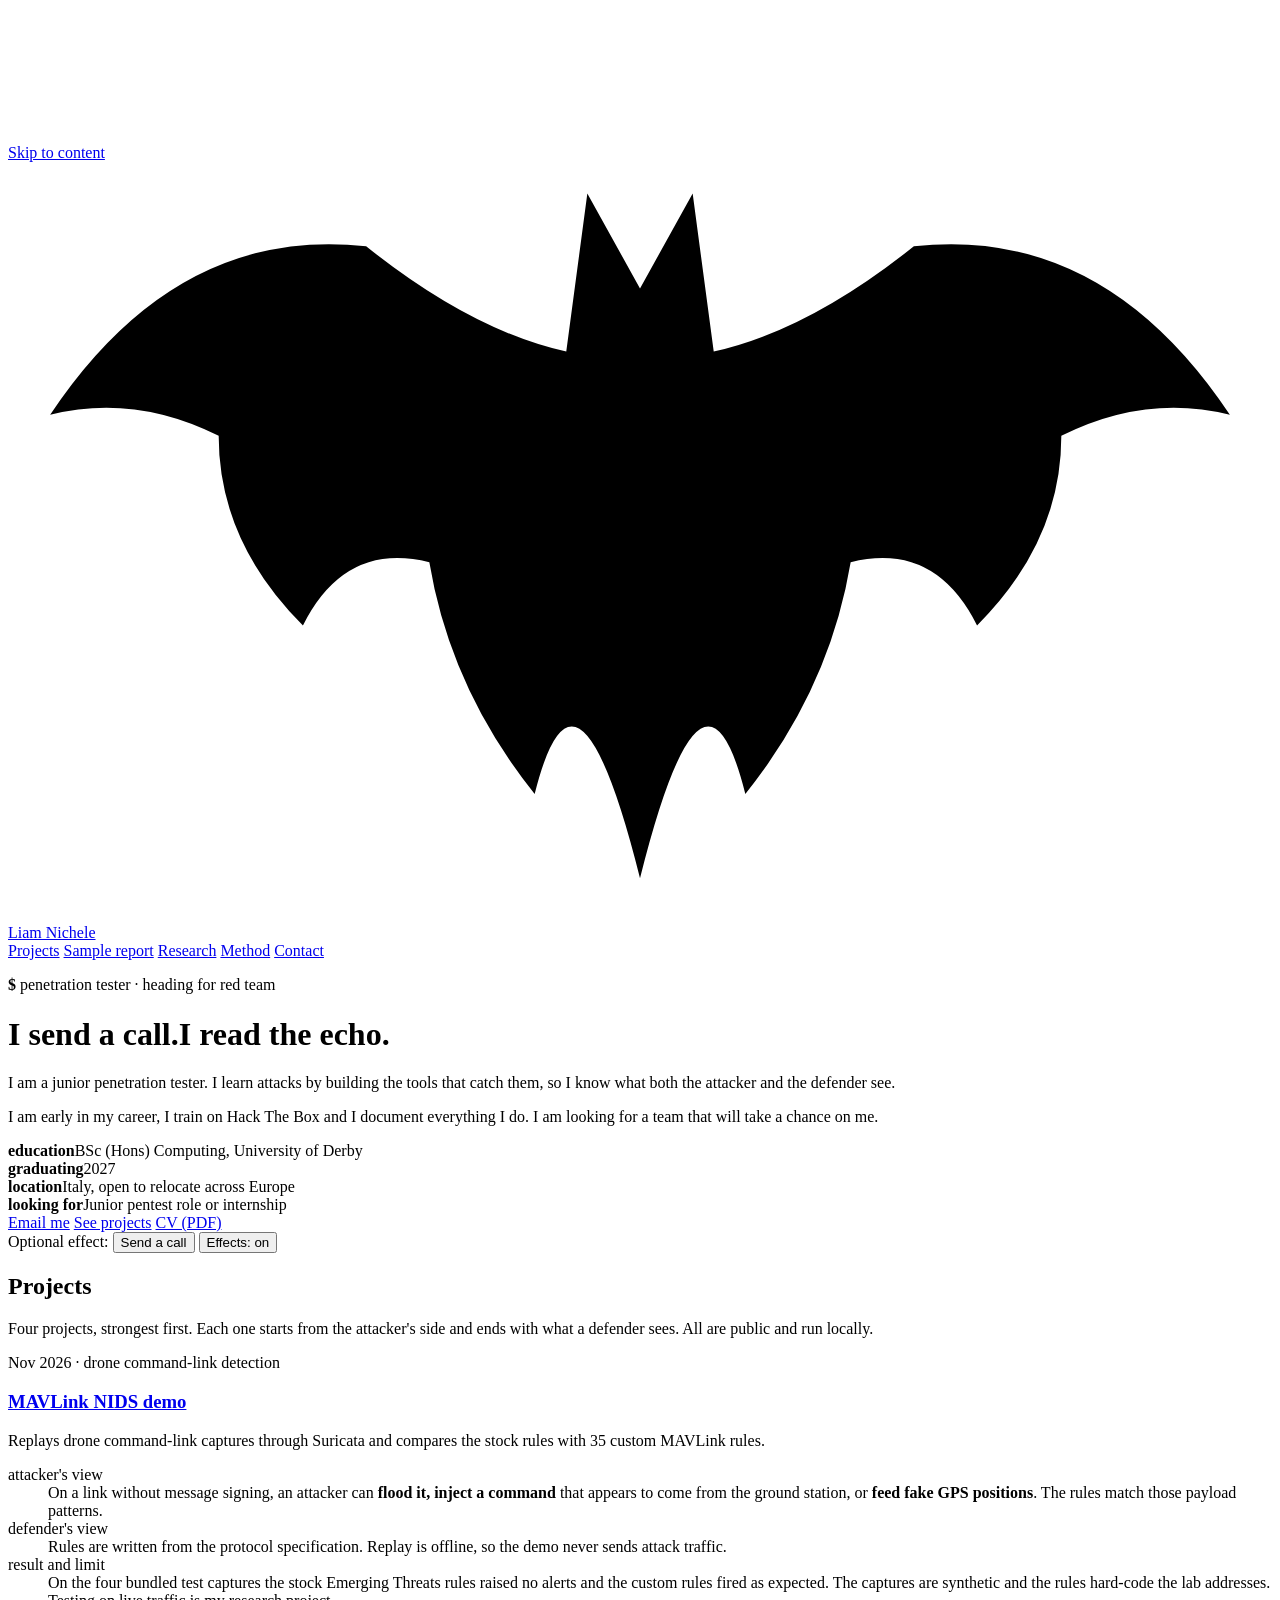
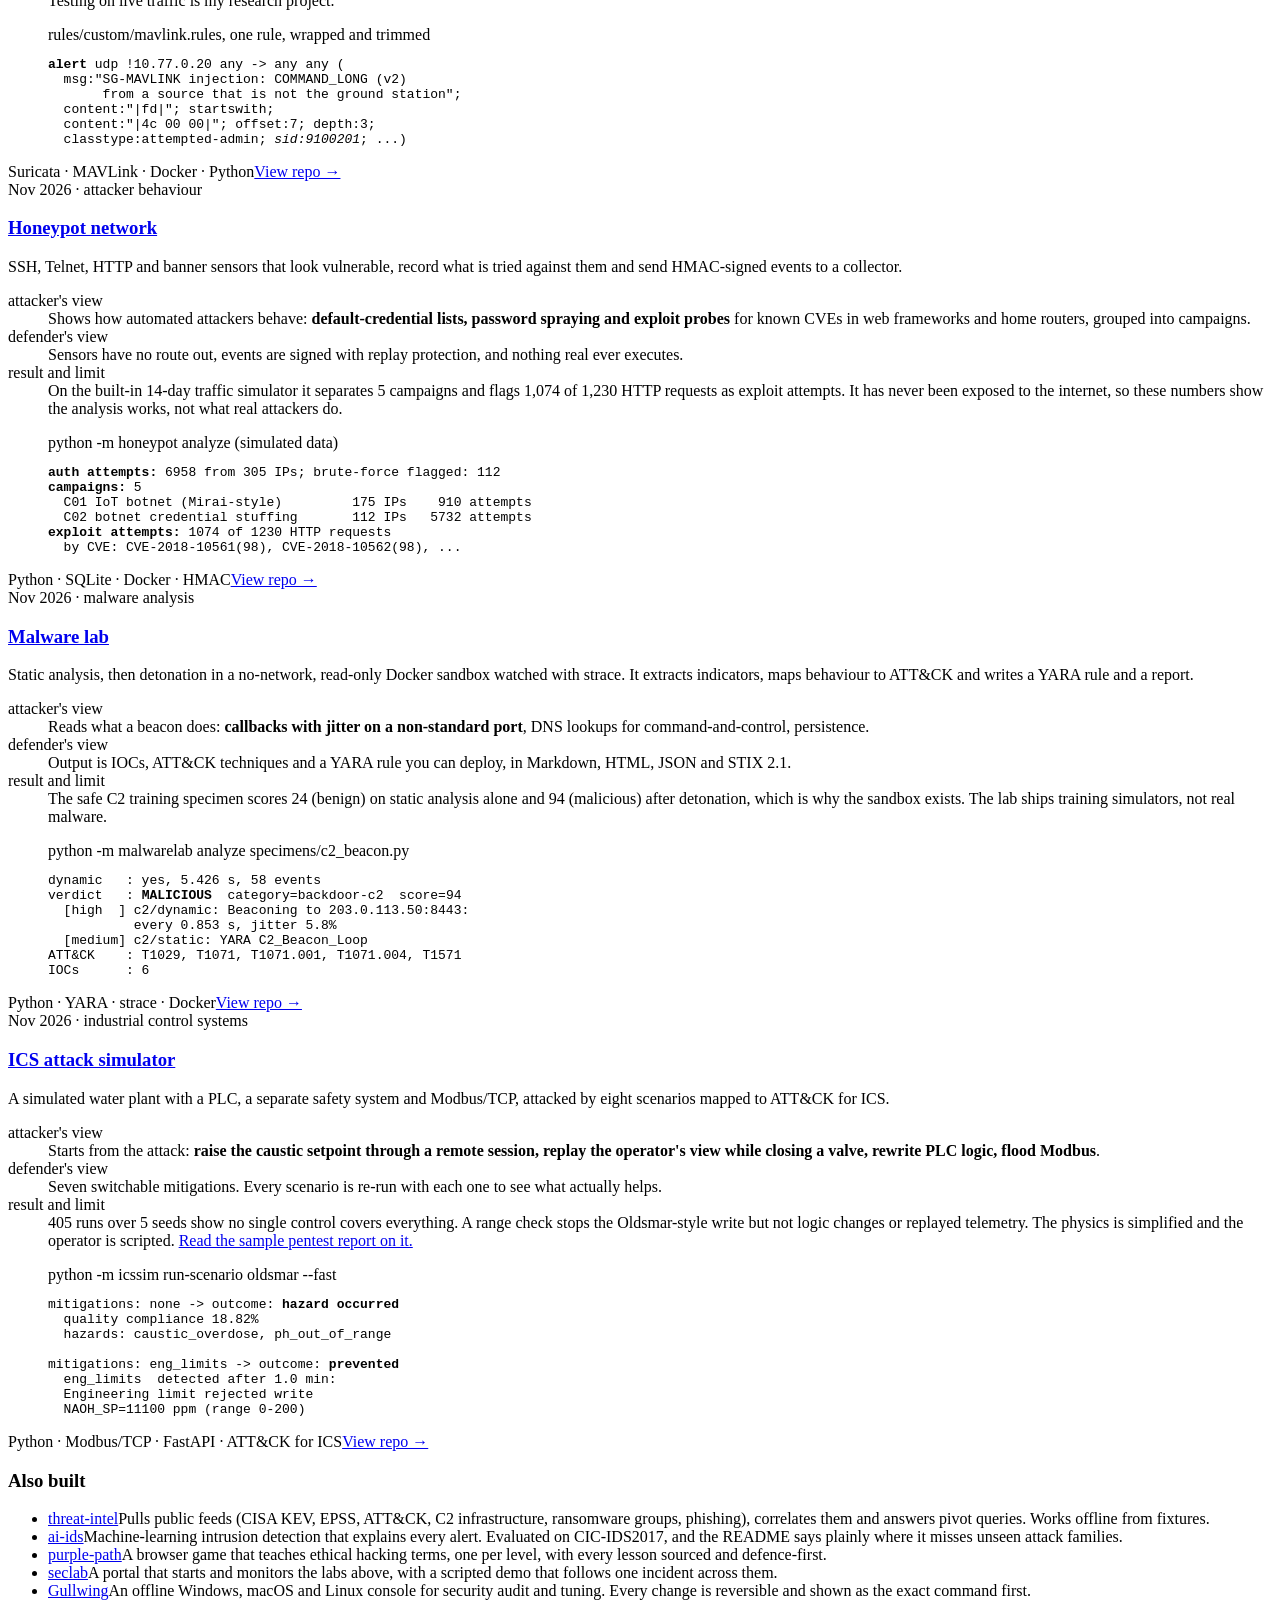
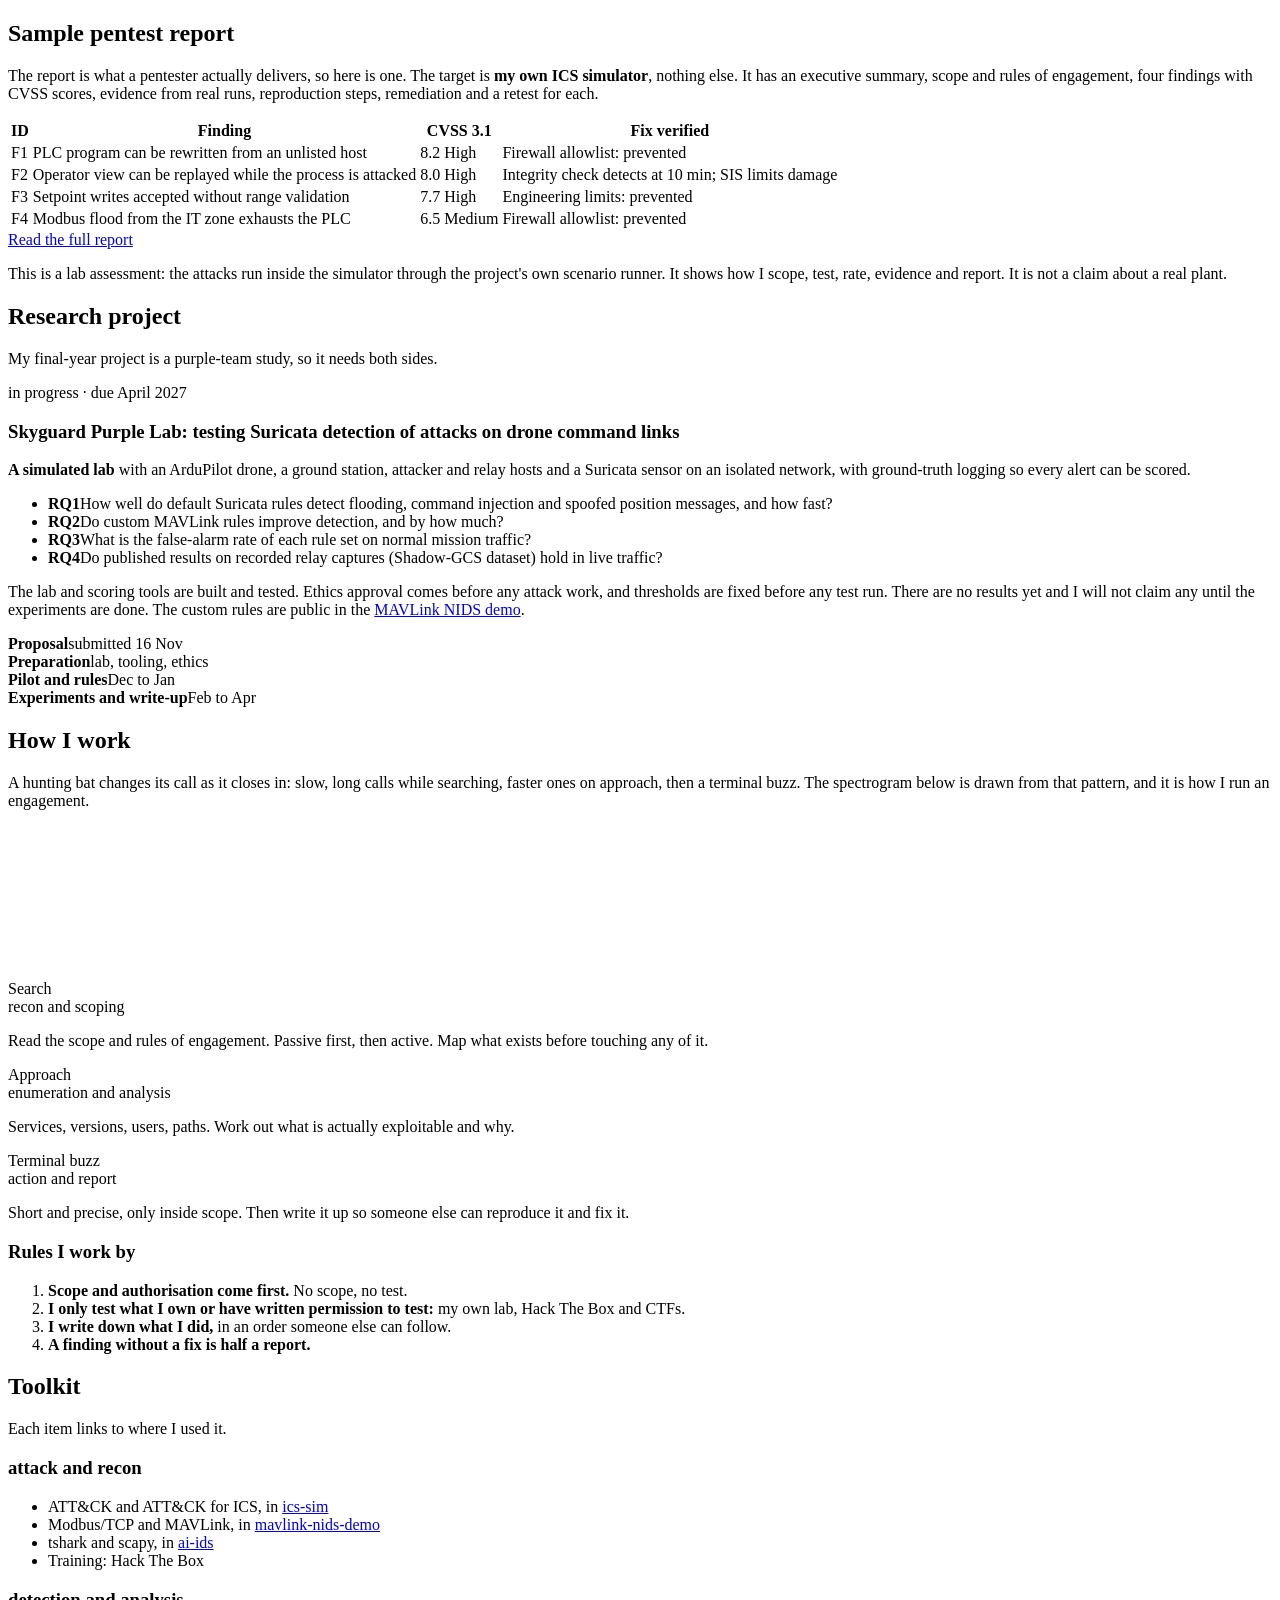
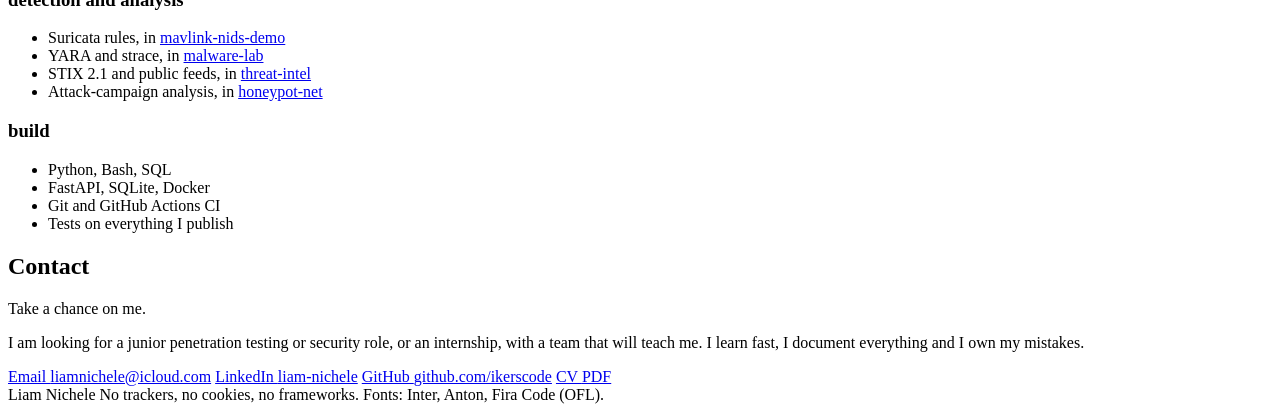
==== commit 96fd051f: "Calmer design, plain section labels, sample pentest report, accessible effect controls, security hea" ====
--- a/site-deploy/index.html
+++ b/site-deploy/index.html
@@ -3,15 +3,16 @@
 <head>
 <meta charset="UTF-8" />
 <meta name="viewport" content="width=device-width, initial-scale=1.0" />
-<meta name="theme-color" content="#0a0000" />
+<meta name="theme-color" content="#0d0d0f" />
 <meta http-equiv="Content-Security-Policy" content="default-src 'self'; script-src 'self'; style-src 'self'; img-src 'self' data:; font-src 'self'; object-src 'none'; base-uri 'self'; form-action 'none';" />
 <title>Liam Nichele | Penetration Tester</title>
-<meta name="description" content="Liam Nichele, penetration tester working toward red teaming. Detection labs, a honeypot network, a malware sandbox, an ICS attack simulator and a drone-link IDS research project." />
+<meta name="description" content="Liam Nichele, junior penetration tester heading for red team. Attack-side security projects, a sample pentest report on an ICS simulator, and drone-link intrusion detection research. Graduating 2027, based in Italy." />
 <meta property="og:title" content="Liam Nichele | Penetration Tester" />
-<meta property="og:description" content="I send a call. I read the echo. Penetration tester building toward red team, looking for a first chance." />
+<meta property="og:description" content="Junior penetration tester heading for red team. Projects, a sample pentest report and research. Looking for a first role or internship in Europe." />
 <meta property="og:type" content="website" />
+<link rel="icon" type="image/svg+xml" href="/favicon.svg" />
+<link rel="preload" href="/fonts/inter-latin-400-normal.woff2" as="font" type="font/woff2" crossorigin />
 <link rel="preload" href="/fonts/anton-latin-400-normal.woff2" as="font" type="font/woff2" crossorigin />
-<link rel="icon" type="image/svg+xml" href="/favicon.svg" />
 <link rel="stylesheet" href="/css/site.css" />
 <script src="/js/site.js" defer></script>
 </head>
@@ -26,8 +27,8 @@
       Liam Nichele
     </a>
     <nav aria-label="Sections">
-      <a href="#about">About</a>
-      <a href="#work">Work</a>
+      <a href="#projects">Projects</a>
+      <a href="#report">Sample report</a>
       <a href="#research">Research</a>
       <a href="#method">Method</a>
       <a href="#contact">Contact</a>
@@ -39,210 +40,247 @@
 <div class="wrap">
 
   <div class="hero" id="top">
-    <p class="eyebrow"><b>Penetration tester</b> &middot; heading for red team &middot; Italy, open to relocate across Europe</p>
-    <h1 class="echo">
-      <span class="stamp" aria-label="Pentester, still sharpening">Pentester<small>still sharpening</small></span>
-      I send a call.
-      <span class="l2">I read the echo.</span>
-    </h1>
-    <p class="lede">A bat in the dark does not guess. It sends a sound out, listens to what comes back and builds the picture from the echoes. That is how I work: recon first, then enumeration, then action only where I am allowed to act.</p>
-    <p class="lede">I learn attacks by building the tools that catch them, so I know what both sides see. I am training on Hack The Box and studying cyber security at the University of Derby. I am early in my career, I work hard, and I am looking for someone who will take a chance on me.</p>
+    <p class="eyebrow"><b>$</b> penetration tester &middot; heading for red team</p>
+    <h1>I send a call.<span class="l2">I read the echo.</span></h1>
+    <p class="lede">I am a junior penetration tester. I learn attacks by building the tools that catch them, so I know what both the attacker and the defender see.</p>
+    <p class="lede">I am early in my career, I train on Hack The Box and I document everything I do. I am looking for a team that will take a chance on me.</p>
+    <div class="facts-bar">
+      <div><b>education</b>BSc (Hons) Computing, University of Derby</div>
+      <div><b>graduating</b>2027</div>
+      <div><b>location</b>Italy, open to relocate across Europe</div>
+      <div><b>looking for</b>Junior pentest role or internship</div>
+    </div>
     <div class="cta">
-      <a class="btn solid" href="mailto:liamnichele@icloud.com">Give me a shot</a>
-      <a class="btn" href="https://github.com/ikerscode">GitHub</a>
-      <a class="btn" href="https://www.linkedin.com/in/liam-nichele-920a0022a">LinkedIn</a>
+      <a class="btn solid" href="mailto:liamnichele@icloud.com">Email me</a>
+      <a class="btn" href="#projects">See projects</a>
       <a class="btn" href="/cv/Liam-Nichele-CV.pdf">CV (PDF)</a>
     </div>
-    <p class="hint">Tap anywhere or press <kbd>P</kbd> to send a call. Whatever is near answers first.</p>
+    <div class="fxbar">
+      <span>Optional effect:</span>
+      <button class="btn small" id="ping-btn" type="button">Send a call</button>
+      <button class="btn small" id="fx-btn" type="button" aria-pressed="true">Effects: on</button>
+    </div>
   </div>
 
-  <section id="about">
-    <div class="sec-h"><span class="n">01</span><h2>Search</h2></div>
-    <p class="sec-sub">Where I am, and what I am aiming at.</p>
-    <div class="cols">
-      <div class="box echo reveal"><h3>Aiming at</h3><ul>
-        <li>Penetration testing, first</li>
-        <li>Red teaming, after that</li>
-        <li>Junior role or internship</li>
-        <li>Europe, remote or on site</li>
-      </ul></div>
-      <div class="box echo reveal"><h3>Doing now</h3><ul>
-        <li>Hack The Box, regularly</li>
-        <li>BSc Computing, University of Derby</li>
-        <li>Final-year research on drone-link intrusion detection</li>
-        <li>Building security labs in Python</li>
-      </ul></div>
-      <div class="box echo reveal"><h3>How I think</h3><ul>
-        <li>Attack and defence are one conversation</li>
-        <li>Every finding needs a fix and proof</li>
-        <li>Scope and permission come before tools</li>
-        <li>I publish where my own work falls short</li>
-      </ul></div>
-    </div>
-  </section>
-
-  <section id="work">
-    <div class="sec-h"><span class="n">02</span><h2>Echoes</h2></div>
-    <p class="sec-sub">Four projects I would show first, strongest first. They are all public and all run locally on your machine. Each one is something I built to understand an attack by building what sees it.</p>
+  <section id="projects">
+    <div class="sec-h"><h2>Projects</h2></div>
+    <p class="sec-sub">Four projects, strongest first. Each one starts from the attacker's side and ends with what a defender sees. All are public and run locally.</p>
 
     <div class="grid">
       <article class="card echo reveal">
-        <div class="no">01</div>
-        <div class="kind">Drone command-link detection</div>
-        <h3><a href="https://github.com/ikerscode/mavlink-nids-demo">MAVLink NIDS demo</a></h3>
-        <p>Replay a recorded capture through Suricata and compare the stock rule set with <strong>my own MAVLink rules</strong>. On the bundled test captures the stock rules stay silent and the custom rules catch the flood, command injection and spoofed-position traffic.</p>
-        <ul class="shows">
-          <li>Understands how attacks on a drone command link look on the wire</li>
-          <li>Writes detection rules from the protocol, not from a template</li>
-          <li>Offline replay only: it sends no attack traffic</li>
-        </ul>
-        <div class="tags"><span>Suricata</span><span>MAVLink</span><span>Docker</span><span>Python</span></div>
-        <a class="go" href="https://github.com/ikerscode/mavlink-nids-demo">Open the repo &rarr;</a>
-      </article>
-
-      <article class="card echo reveal">
-        <div class="no">02</div>
-        <div class="kind">Attacker behaviour, observed</div>
-        <h3><a href="https://github.com/ikerscode/honeypot-net">Honeypot network</a></h3>
-        <p>Low-interaction SSH, Telnet, HTTP and banner sensors that pretend to be vulnerable, record what attackers try and ship <strong>HMAC-signed events</strong> to a collector. The collector analyses brute force, credential lists, campaigns and exploit attempts by CVE.</p>
-        <ul class="shows">
-          <li>Knows what real scanning and brute forcing looks like from the target side</li>
-          <li>Sensors sit on a network with no route out</li>
-          <li>Replay protection and signed event shipping</li>
-        </ul>
-        <div class="tags"><span>Python</span><span>SSH / Telnet</span><span>SQLite</span><span>Docker</span></div>
-        <a class="go" href="https://github.com/ikerscode/honeypot-net">Open the repo &rarr;</a>
-      </article>
-
-      <article class="card echo reveal">
-        <div class="no">03</div>
-        <div class="kind">Malware analysis</div>
-        <h3><a href="https://github.com/ikerscode/malware-lab">Malware lab</a></h3>
-        <p>Static analysis, then detonation in a <strong>no-network, read-only, capability-dropped Docker sandbox</strong> watched with strace. It extracts indicators, maps behaviour to MITRE ATT&amp;CK, writes a YARA rule and a report. It ships with safe training specimens, not live malware.</p>
-        <ul class="shows">
-          <li>Ransomware, persistence and C2 behaviour, recognised and written up</li>
-          <li>Careful containment by design</li>
-          <li>Reports in Markdown, HTML, JSON and STIX 2.1</li>
-        </ul>
-        <div class="tags"><span>Python</span><span>YARA</span><span>strace</span><span>ATT&amp;CK</span></div>
-        <a class="go" href="https://github.com/ikerscode/malware-lab">Open the repo &rarr;</a>
-      </article>
-
-      <article class="card echo reveal">
-        <div class="no">04</div>
-        <div class="kind">Industrial control systems</div>
-        <h3><a href="https://github.com/ikerscode/ics-sim">ICS attack simulator</a></h3>
-        <p>A simulated water treatment plant with a PLC, an independent safety system and Modbus/TCP. <strong>Eight attack scenarios</strong> mapped to ATT&amp;CK for ICS run against <strong>seven switchable mitigations</strong>, and a consequence model scores every run.</p>
-        <ul class="shows">
-          <li>Shows what an attacker changes in a process, and what that costs</li>
-          <li>Measures which mitigations actually help</li>
-          <li>Attacks only ever touch the simulator</li>
-        </ul>
-        <div class="tags"><span>Python</span><span>Modbus/TCP</span><span>FastAPI</span><span>ATT&amp;CK for ICS</span></div>
-        <a class="go" href="https://github.com/ikerscode/ics-sim">Open the repo &rarr;</a>
+        <div class="head">
+          <div class="meta">Nov 2026 &middot; drone command-link detection</div>
+          <h3><a href="https://github.com/ikerscode/mavlink-nids-demo">MAVLink NIDS demo</a></h3>
+          <p class="one">Replays drone command-link captures through Suricata and compares the stock rules with 35 custom MAVLink rules.</p>
+        </div>
+        <dl>
+          <div><dt>attacker's view</dt><dd>On a link without message signing, an attacker can <strong>flood it, inject a command</strong> that appears to come from the ground station, or <strong>feed fake GPS positions</strong>. The rules match those payload patterns.</dd></div>
+          <div><dt>defender's view</dt><dd>Rules are written from the protocol specification. Replay is offline, so the demo never sends attack traffic.</dd></div>
+          <div><dt>result and limit</dt><dd>On the four bundled test captures the stock Emerging Threats rules raised no alerts and the custom rules fired as expected. The captures are synthetic and the rules hard-code the lab addresses. Testing on live traffic is my research project.</dd></div>
+        </dl>
+        <figure class="cap">
+          <figcaption>rules/custom/mavlink.rules, one rule, wrapped and trimmed</figcaption>
+<pre><b>alert</b> udp !10.77.0.20 any -> any any (
+  msg:"SG-MAVLINK injection: COMMAND_LONG (v2)
+       from a source that is not the ground station";
+  content:"|fd|"; startswith;
+  content:"|4c 00 00|"; offset:7; depth:3;
+  classtype:attempted-admin; <i>sid:9100201</i>; ...)</pre>
+        </figure>
+        <div class="foot"><span>Suricata &middot; MAVLink &middot; Docker &middot; Python</span><a class="go" href="https://github.com/ikerscode/mavlink-nids-demo">View repo &rarr;</a></div>
+      </article>
+
+      <article class="card echo reveal">
+        <div class="head">
+          <div class="meta">Nov 2026 &middot; attacker behaviour</div>
+          <h3><a href="https://github.com/ikerscode/honeypot-net">Honeypot network</a></h3>
+          <p class="one">SSH, Telnet, HTTP and banner sensors that look vulnerable, record what is tried against them and send HMAC-signed events to a collector.</p>
+        </div>
+        <dl>
+          <div><dt>attacker's view</dt><dd>Shows how automated attackers behave: <strong>default-credential lists, password spraying and exploit probes</strong> for known CVEs in web frameworks and home routers, grouped into campaigns.</dd></div>
+          <div><dt>defender's view</dt><dd>Sensors have no route out, events are signed with replay protection, and nothing real ever executes.</dd></div>
+          <div><dt>result and limit</dt><dd>On the built-in 14-day traffic simulator it separates 5 campaigns and flags 1,074 of 1,230 HTTP requests as exploit attempts. It has never been exposed to the internet, so these numbers show the analysis works, not what real attackers do.</dd></div>
+        </dl>
+        <figure class="cap">
+          <figcaption>python -m honeypot analyze (simulated data)</figcaption>
+<pre><b>auth attempts:</b> 6958 from 305 IPs; brute-force flagged: 112
+<b>campaigns:</b> 5
+  C01 IoT botnet (Mirai-style)         175 IPs    910 attempts
+  C02 botnet credential stuffing       112 IPs   5732 attempts
+<b>exploit attempts:</b> 1074 of 1230 HTTP requests
+  by CVE: CVE-2018-10561(98), CVE-2018-10562(98), ...</pre>
+        </figure>
+        <div class="foot"><span>Python &middot; SQLite &middot; Docker &middot; HMAC</span><a class="go" href="https://github.com/ikerscode/honeypot-net">View repo &rarr;</a></div>
+      </article>
+
+      <article class="card echo reveal">
+        <div class="head">
+          <div class="meta">Nov 2026 &middot; malware analysis</div>
+          <h3><a href="https://github.com/ikerscode/malware-lab">Malware lab</a></h3>
+          <p class="one">Static analysis, then detonation in a no-network, read-only Docker sandbox watched with strace. It extracts indicators, maps behaviour to ATT&amp;CK and writes a YARA rule and a report.</p>
+        </div>
+        <dl>
+          <div><dt>attacker's view</dt><dd>Reads what a beacon does: <strong>callbacks with jitter on a non-standard port</strong>, DNS lookups for command-and-control, persistence.</dd></div>
+          <div><dt>defender's view</dt><dd>Output is IOCs, ATT&amp;CK techniques and a YARA rule you can deploy, in Markdown, HTML, JSON and STIX 2.1.</dd></div>
+          <div><dt>result and limit</dt><dd>The safe C2 training specimen scores 24 (benign) on static analysis alone and 94 (malicious) after detonation, which is why the sandbox exists. The lab ships training simulators, not real malware.</dd></div>
+        </dl>
+        <figure class="cap">
+          <figcaption>python -m malwarelab analyze specimens/c2_beacon.py</figcaption>
+<pre>dynamic   : yes, 5.426 s, 58 events
+verdict   : <b>MALICIOUS</b>  category=backdoor-c2  score=94
+  [high  ] c2/dynamic: Beaconing to 203.0.113.50:8443:
+           every 0.853 s, jitter 5.8%
+  [medium] c2/static: YARA C2_Beacon_Loop
+ATT&amp;CK    : T1029, T1071, T1071.001, T1071.004, T1571
+IOCs      : 6</pre>
+        </figure>
+        <div class="foot"><span>Python &middot; YARA &middot; strace &middot; Docker</span><a class="go" href="https://github.com/ikerscode/malware-lab">View repo &rarr;</a></div>
+      </article>
+
+      <article class="card echo reveal">
+        <div class="head">
+          <div class="meta">Nov 2026 &middot; industrial control systems</div>
+          <h3><a href="https://github.com/ikerscode/ics-sim">ICS attack simulator</a></h3>
+          <p class="one">A simulated water plant with a PLC, a separate safety system and Modbus/TCP, attacked by eight scenarios mapped to ATT&amp;CK for ICS.</p>
+        </div>
+        <dl>
+          <div><dt>attacker's view</dt><dd>Starts from the attack: <strong>raise the caustic setpoint through a remote session, replay the operator's view while closing a valve, rewrite PLC logic, flood Modbus</strong>.</dd></div>
+          <div><dt>defender's view</dt><dd>Seven switchable mitigations. Every scenario is re-run with each one to see what actually helps.</dd></div>
+          <div><dt>result and limit</dt><dd>405 runs over 5 seeds show no single control covers everything. A range check stops the Oldsmar-style write but not logic changes or replayed telemetry. The physics is simplified and the operator is scripted. <a href="/reports/ics-sim.html">Read the sample pentest report on it.</a></dd></div>
+        </dl>
+        <figure class="cap">
+          <figcaption>python -m icssim run-scenario oldsmar --fast</figcaption>
+<pre>mitigations: none -> outcome: <b>hazard occurred</b>
+  quality compliance 18.82%
+  hazards: caustic_overdose, ph_out_of_range
+
+mitigations: eng_limits -> outcome: <b>prevented</b>
+  eng_limits  detected after 1.0 min:
+  Engineering limit rejected write
+  NAOH_SP=11100 ppm (range 0-200)</pre>
+        </figure>
+        <div class="foot"><span>Python &middot; Modbus/TCP &middot; FastAPI &middot; ATT&amp;CK for ICS</span><a class="go" href="https://github.com/ikerscode/ics-sim">View repo &rarr;</a></div>
       </article>
     </div>
 
     <div class="more reveal">
       <h3>Also built</h3>
       <ul class="list">
-        <li class="echo"><a href="https://github.com/ikerscode/threat-intel">threat-intel</a><span>Pulls public feeds (CISA KEV, EPSS, ATT&amp;CK, C2 infrastructure, ransomware groups, phishing), correlates them and answers pivot queries. Works offline from fixtures.</span></li>
-        <li class="echo"><a href="https://github.com/ikerscode/ai-ids">ai-ids</a><span>Machine-learning intrusion detection that explains every alert. Evaluated on CIC-IDS2017, and the README says plainly where it fails to catch unseen attack families.</span></li>
-        <li class="echo"><a href="https://github.com/ikerscode/purple-path">purple-path</a><span>A browser game that teaches ethical hacking terms, one per level. Every lesson is sourced and defence-first.</span></li>
-        <li class="echo"><a href="https://github.com/ikerscode/seclab">seclab</a><span>The portal that starts and monitors the five labs above, with a scripted demo that follows an incident across them.</span></li>
-        <li class="echo"><a href="https://github.com/ikerscode/Gullwing">Gullwing</a><span>An offline Windows, macOS and Linux console for security audit and tuning. Every change is reversible and shown as the exact command first.</span></li>
+        <li><a href="https://github.com/ikerscode/threat-intel">threat-intel</a><span>Pulls public feeds (CISA KEV, EPSS, ATT&amp;CK, C2 infrastructure, ransomware groups, phishing), correlates them and answers pivot queries. Works offline from fixtures.</span></li>
+        <li><a href="https://github.com/ikerscode/ai-ids">ai-ids</a><span>Machine-learning intrusion detection that explains every alert. Evaluated on CIC-IDS2017, and the README says plainly where it misses unseen attack families.</span></li>
+        <li><a href="https://github.com/ikerscode/purple-path">purple-path</a><span>A browser game that teaches ethical hacking terms, one per level, with every lesson sourced and defence-first.</span></li>
+        <li><a href="https://github.com/ikerscode/seclab">seclab</a><span>A portal that starts and monitors the labs above, with a scripted demo that follows one incident across them.</span></li>
+        <li><a href="https://github.com/ikerscode/Gullwing">Gullwing</a><span>An offline Windows, macOS and Linux console for security audit and tuning. Every change is reversible and shown as the exact command first.</span></li>
       </ul>
     </div>
   </section>
 
+  <section id="report">
+    <div class="sec-h"><h2>Sample pentest report</h2></div>
+    <p class="sec-sub">The report is what a pentester actually delivers, so here is one. The target is <strong>my own ICS simulator</strong>, nothing else. It has an executive summary, scope and rules of engagement, four findings with CVSS scores, evidence from real runs, reproduction steps, remediation and a retest for each.</p>
+    <div class="tblwrap reveal">
+      <table class="tbl">
+        <thead><tr><th>ID</th><th>Finding</th><th>CVSS 3.1</th><th>Fix verified</th></tr></thead>
+        <tbody>
+          <tr><td>F1</td><td>PLC program can be rewritten from an unlisted host</td><td><span class="sev">8.2 High</span></td><td>Firewall allowlist: prevented</td></tr>
+          <tr><td>F2</td><td>Operator view can be replayed while the process is attacked</td><td><span class="sev">8.0 High</span></td><td>Integrity check detects at 10 min; SIS limits damage</td></tr>
+          <tr><td>F3</td><td>Setpoint writes accepted without range validation</td><td><span class="sev">7.7 High</span></td><td>Engineering limits: prevented</td></tr>
+          <tr><td>F4</td><td>Modbus flood from the IT zone exhausts the PLC</td><td><span class="sev med">6.5 Medium</span></td><td>Firewall allowlist: prevented</td></tr>
+        </tbody>
+      </table>
+    </div>
+    <div class="cta"><a class="btn solid" href="/reports/ics-sim.html">Read the full report</a></div>
+    <p class="note">This is a lab assessment: the attacks run inside the simulator through the project's own scenario runner. It shows how I scope, test, rate, evidence and report. It is not a claim about a real plant.</p>
+  </section>
+
   <section id="research">
-    <div class="sec-h"><span class="n">03</span><h2>The research</h2></div>
-    <p class="sec-sub">My final-year project. It is a purple-team study, so it needs both sides.</p>
-    <div class="poster echo reveal">
-      <span class="flag">In progress &middot; due April 2027</span>
-      <h3>Skyguard Purple Lab</h3>
-      <p><strong>Testing Suricata detection of attacks on drone command links.</strong> A simulated lab with an ArduPilot drone, a ground station, attacker and relay hosts and a Suricata sensor on an isolated network, with ground-truth logging so every alert can be scored.</p>
+    <div class="sec-h"><h2>Research project</h2></div>
+    <p class="sec-sub">My final-year project is a purple-team study, so it needs both sides.</p>
+    <div class="poster reveal">
+      <span class="flag">in progress &middot; due April 2027</span>
+      <h3>Skyguard Purple Lab: testing Suricata detection of attacks on drone command links</h3>
+      <p><strong>A simulated lab</strong> with an ArduPilot drone, a ground station, attacker and relay hosts and a Suricata sensor on an isolated network, with ground-truth logging so every alert can be scored.</p>
       <ul class="rqs">
         <li><b>RQ1</b>How well do default Suricata rules detect flooding, command injection and spoofed position messages, and how fast?</li>
         <li><b>RQ2</b>Do custom MAVLink rules improve detection, and by how much?</li>
         <li><b>RQ3</b>What is the false-alarm rate of each rule set on normal mission traffic?</li>
         <li><b>RQ4</b>Do published results on recorded relay captures (Shadow-GCS dataset) hold in live traffic?</li>
       </ul>
-      <p>The lab and scoring tools are built and tested. Ethics approval comes before any attack work, and thresholds are fixed before any test run. There are no results yet and I will not claim any until the experiments are done. The public demo of the custom rules is <a href="https://github.com/ikerscode/mavlink-nids-demo">here</a>.</p>
+      <p>The lab and scoring tools are built and tested. Ethics approval comes before any attack work, and thresholds are fixed before any test run. There are no results yet and I will not claim any until the experiments are done. The custom rules are public in the <a href="https://github.com/ikerscode/mavlink-nids-demo">MAVLink NIDS demo</a>.</p>
       <div class="timeline">
         <div class="done"><b>Proposal</b>submitted 16 Nov</div>
         <div class="now"><b>Preparation</b>lab, tooling, ethics</div>
-        <div><b>Pilot &amp; rules</b>Dec to Jan</div>
-        <div><b>Experiments &amp; write-up</b>Feb to Apr</div>
+        <div><b>Pilot and rules</b>Dec to Jan</div>
+        <div><b>Experiments and write-up</b>Feb to Apr</div>
       </div>
     </div>
   </section>
 
   <section id="method">
-    <div class="sec-h"><span class="n">04</span><h2>The hunt</h2></div>
-    <p class="sec-sub">A hunting bat changes its call as it closes in. This is a spectrogram drawn from that pattern: slow, long calls while searching, faster ones on approach, then the terminal buzz. It is also how I run an engagement.</p>
+    <div class="sec-h"><h2>How I work</h2></div>
+    <p class="sec-sub">A hunting bat changes its call as it closes in: slow, long calls while searching, faster ones on approach, then a terminal buzz. The spectrogram below is drawn from that pattern, and it is how I run an engagement.</p>
     <canvas id="spec" role="img" aria-label="Spectrogram of a bat hunt: calls get faster and shorter from left to right"></canvas>
     <div class="phases">
-      <div class="phase echo reveal">
+      <div class="phase reveal">
         <div class="bat-name">Search</div>
-        <div class="pt-name">Recon and scoping</div>
+        <div class="pt-name">recon and scoping</div>
         <p>Read the scope and rules of engagement. Passive first, then active. Map what exists before touching any of it.</p>
       </div>
-      <div class="phase echo reveal">
+      <div class="phase reveal">
         <div class="bat-name">Approach</div>
-        <div class="pt-name">Enumeration and analysis</div>
-        <p>Calls get faster and more specific. Services, versions, users, paths. Work out what is actually exploitable and why.</p>
-      </div>
-      <div class="phase echo reveal">
+        <div class="pt-name">enumeration and analysis</div>
+        <p>Services, versions, users, paths. Work out what is actually exploitable and why.</p>
+      </div>
+      <div class="phase reveal">
         <div class="bat-name">Terminal buzz</div>
-        <div class="pt-name">Action and report</div>
+        <div class="pt-name">action and report</div>
         <p>Short and precise, only inside scope. Then write it up so someone else can reproduce it and fix it.</p>
       </div>
     </div>
-    <div class="rules echo reveal">
+    <div class="rules reveal">
       <h3>Rules I work by</h3>
       <ol>
         <li><strong>Scope and authorisation come first.</strong> No scope, no test.</li>
-        <li><strong>I only test what I own or have written permission to test.</strong> My lab, Hack The Box, CTFs.</li>
+        <li><strong>I only test what I own or have written permission to test:</strong> my own lab, Hack The Box and CTFs.</li>
         <li><strong>I write down what I did,</strong> in an order someone else can follow.</li>
         <li><strong>A finding without a fix is half a report.</strong></li>
       </ol>
     </div>
   </section>
 
-  <section id="kit">
-    <div class="sec-h"><span class="n">05</span><h2>Toolkit</h2></div>
-    <p class="sec-sub">Only things I have used in the projects above.</p>
+  <section id="toolkit">
+    <div class="sec-h"><h2>Toolkit</h2></div>
+    <p class="sec-sub">Each item links to where I used it.</p>
     <div class="cols">
-      <div class="box echo reveal"><h3>Offence &amp; recon</h3><ul>
-        <li>Kali Linux, Hack The Box</li>
-        <li>MITRE ATT&amp;CK, ATT&amp;CK for ICS</li>
-        <li>Modbus/TCP and MAVLink protocols</li>
-        <li>Packet capture with tshark and scapy</li>
+      <div class="box reveal"><h3>attack and recon</h3><ul>
+        <li>ATT&amp;CK and ATT&amp;CK for ICS, in <a href="https://github.com/ikerscode/ics-sim">ics-sim</a></li>
+        <li>Modbus/TCP and MAVLink, in <a href="https://github.com/ikerscode/mavlink-nids-demo">mavlink-nids-demo</a></li>
+        <li>tshark and scapy, in <a href="https://github.com/ikerscode/ai-ids">ai-ids</a></li>
+        <li>Training: Hack The Box</li>
       </ul></div>
-      <div class="box echo reveal"><h3>Detection &amp; analysis</h3><ul>
-        <li>Suricata rule writing</li>
-        <li>YARA, strace, static analysis</li>
-        <li>STIX 2.1, public threat feeds</li>
-        <li>Honeypot and flow analysis</li>
+      <div class="box reveal"><h3>detection and analysis</h3><ul>
+        <li>Suricata rules, in <a href="https://github.com/ikerscode/mavlink-nids-demo">mavlink-nids-demo</a></li>
+        <li>YARA and strace, in <a href="https://github.com/ikerscode/malware-lab">malware-lab</a></li>
+        <li>STIX 2.1 and public feeds, in <a href="https://github.com/ikerscode/threat-intel">threat-intel</a></li>
+        <li>Attack-campaign analysis, in <a href="https://github.com/ikerscode/honeypot-net">honeypot-net</a></li>
       </ul></div>
-      <div class="box echo reveal"><h3>Build</h3><ul>
+      <div class="box reveal"><h3>build</h3><ul>
         <li>Python, Bash, SQL</li>
         <li>FastAPI, SQLite, Docker</li>
-        <li>Linux, Git, GitHub Actions CI</li>
+        <li>Git and GitHub Actions CI</li>
         <li>Tests on everything I publish</li>
       </ul></div>
     </div>
   </section>
 
   <section id="contact">
-    <div class="sec-h"><span class="n">06</span><h2>Return signal</h2></div>
-    <p class="shot reveal">Take a chance<br>on <em>me.</em></p>
+    <div class="sec-h"><h2>Contact</h2></div>
+    <p class="shot reveal">Take a chance on me.</p>
     <p class="lede reveal">I am looking for a junior penetration testing or security role, or an internship, with a team that will teach me. I learn fast, I document everything and I own my mistakes.</p>
     <div class="contact reveal">
       <a href="mailto:liamnichele@icloud.com">Email <span>liamnichele@icloud.com</span></a>
+      <a href="https://www.linkedin.com/in/liam-nichele-920a0022a">LinkedIn <span>liam-nichele</span></a>
       <a href="https://github.com/ikerscode">GitHub <span>github.com/ikerscode</span></a>
-      <a href="https://www.linkedin.com/in/liam-nichele-920a0022a">LinkedIn <span>liam-nichele</span></a>
       <a href="/cv/Liam-Nichele-CV.pdf">CV <span>PDF</span></a>
     </div>
   </section>
@@ -253,7 +291,7 @@
 <footer>
   <div class="wrap">
     <span>Liam Nichele</span>
-    <span>No trackers, no cookies, no frameworks. Fonts: Anton and Fira Code (OFL).</span>
+    <span>No trackers, no cookies, no frameworks. Fonts: Inter, Anton, Fira Code (OFL).</span>
   </div>
 </footer>
 </body>
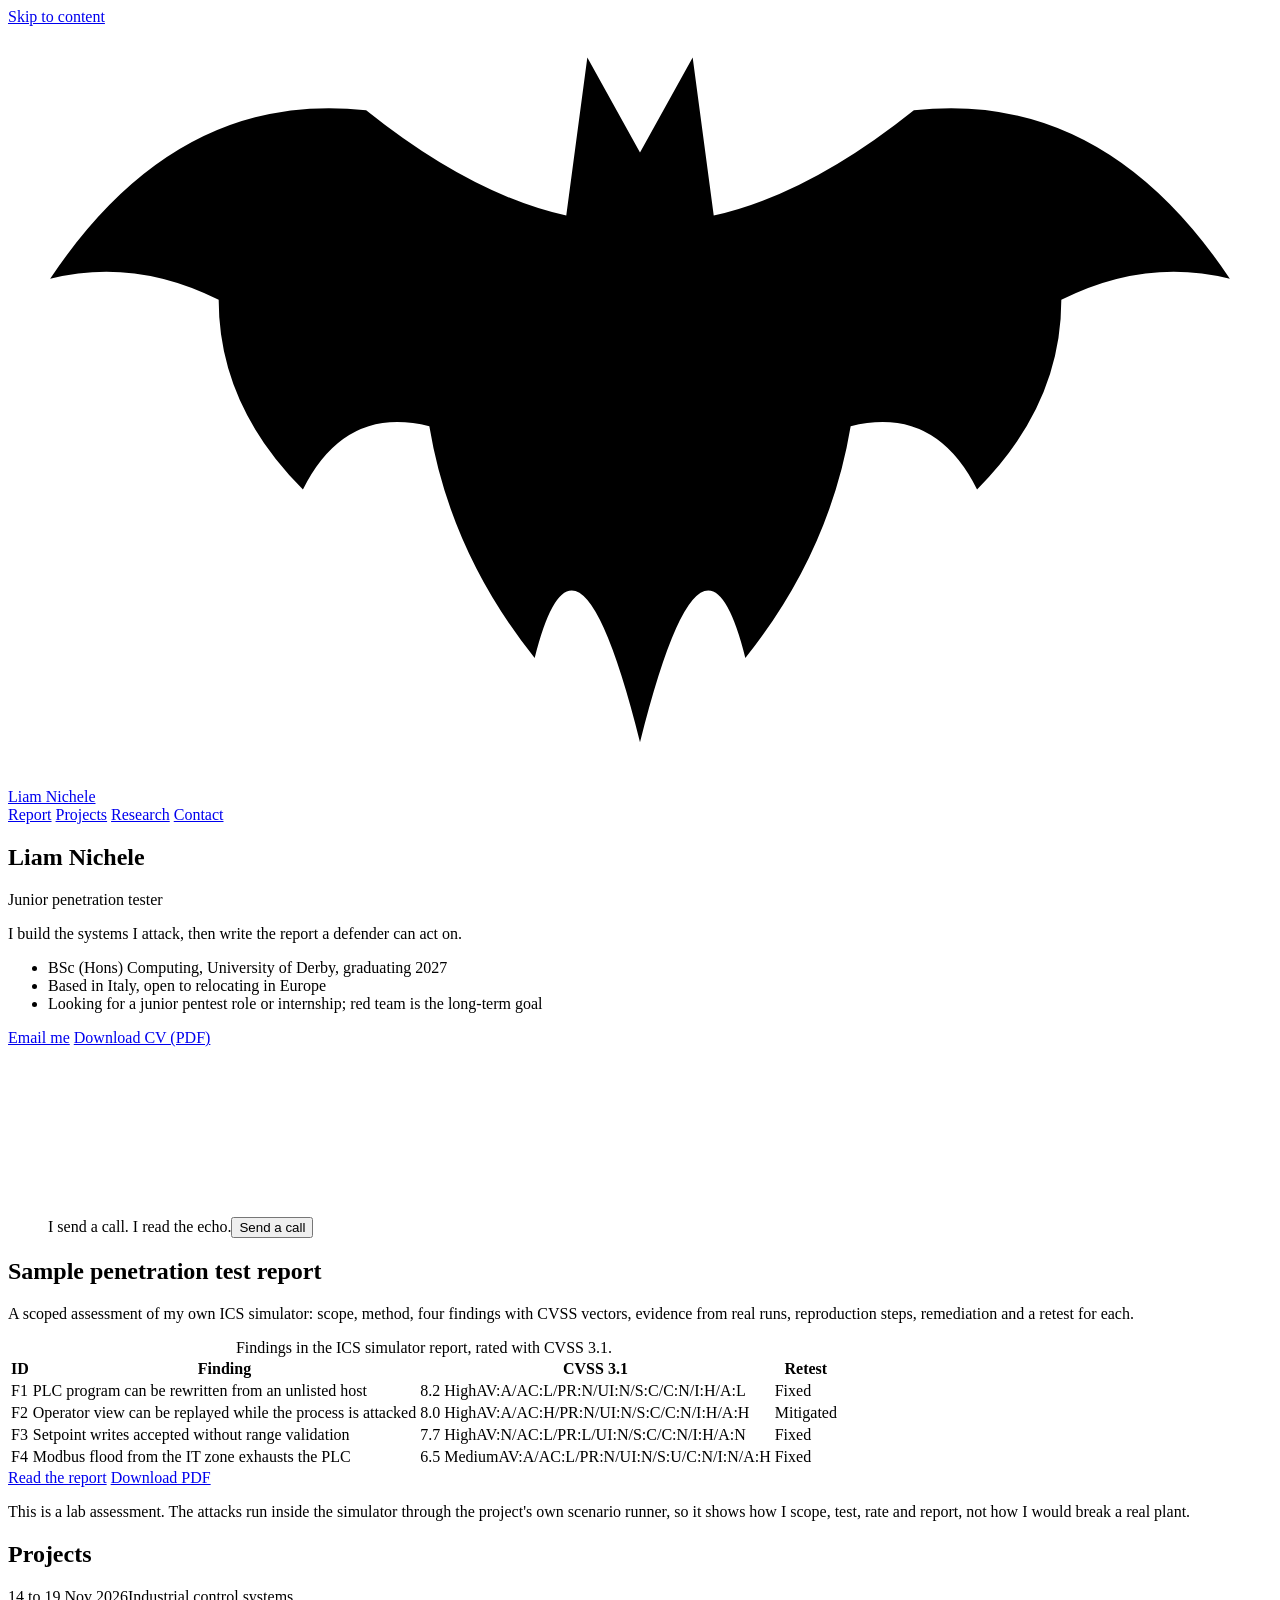
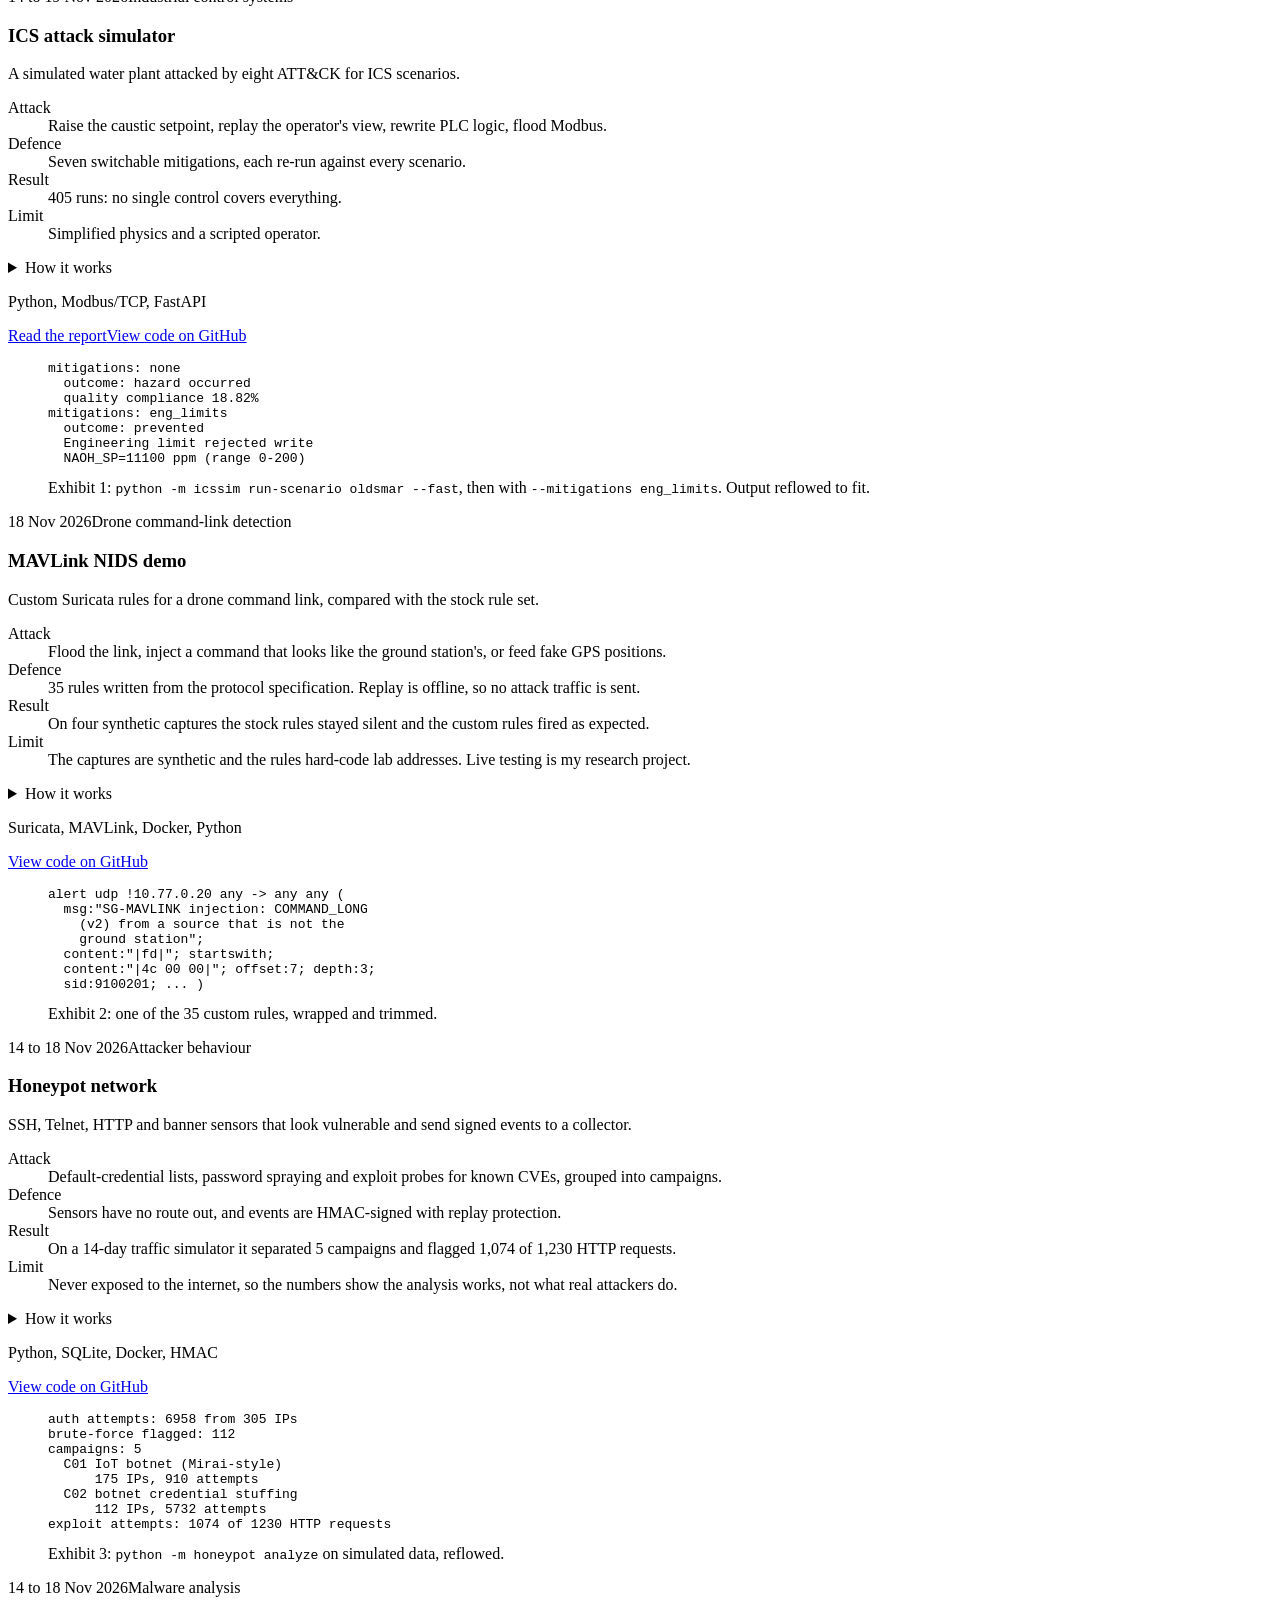
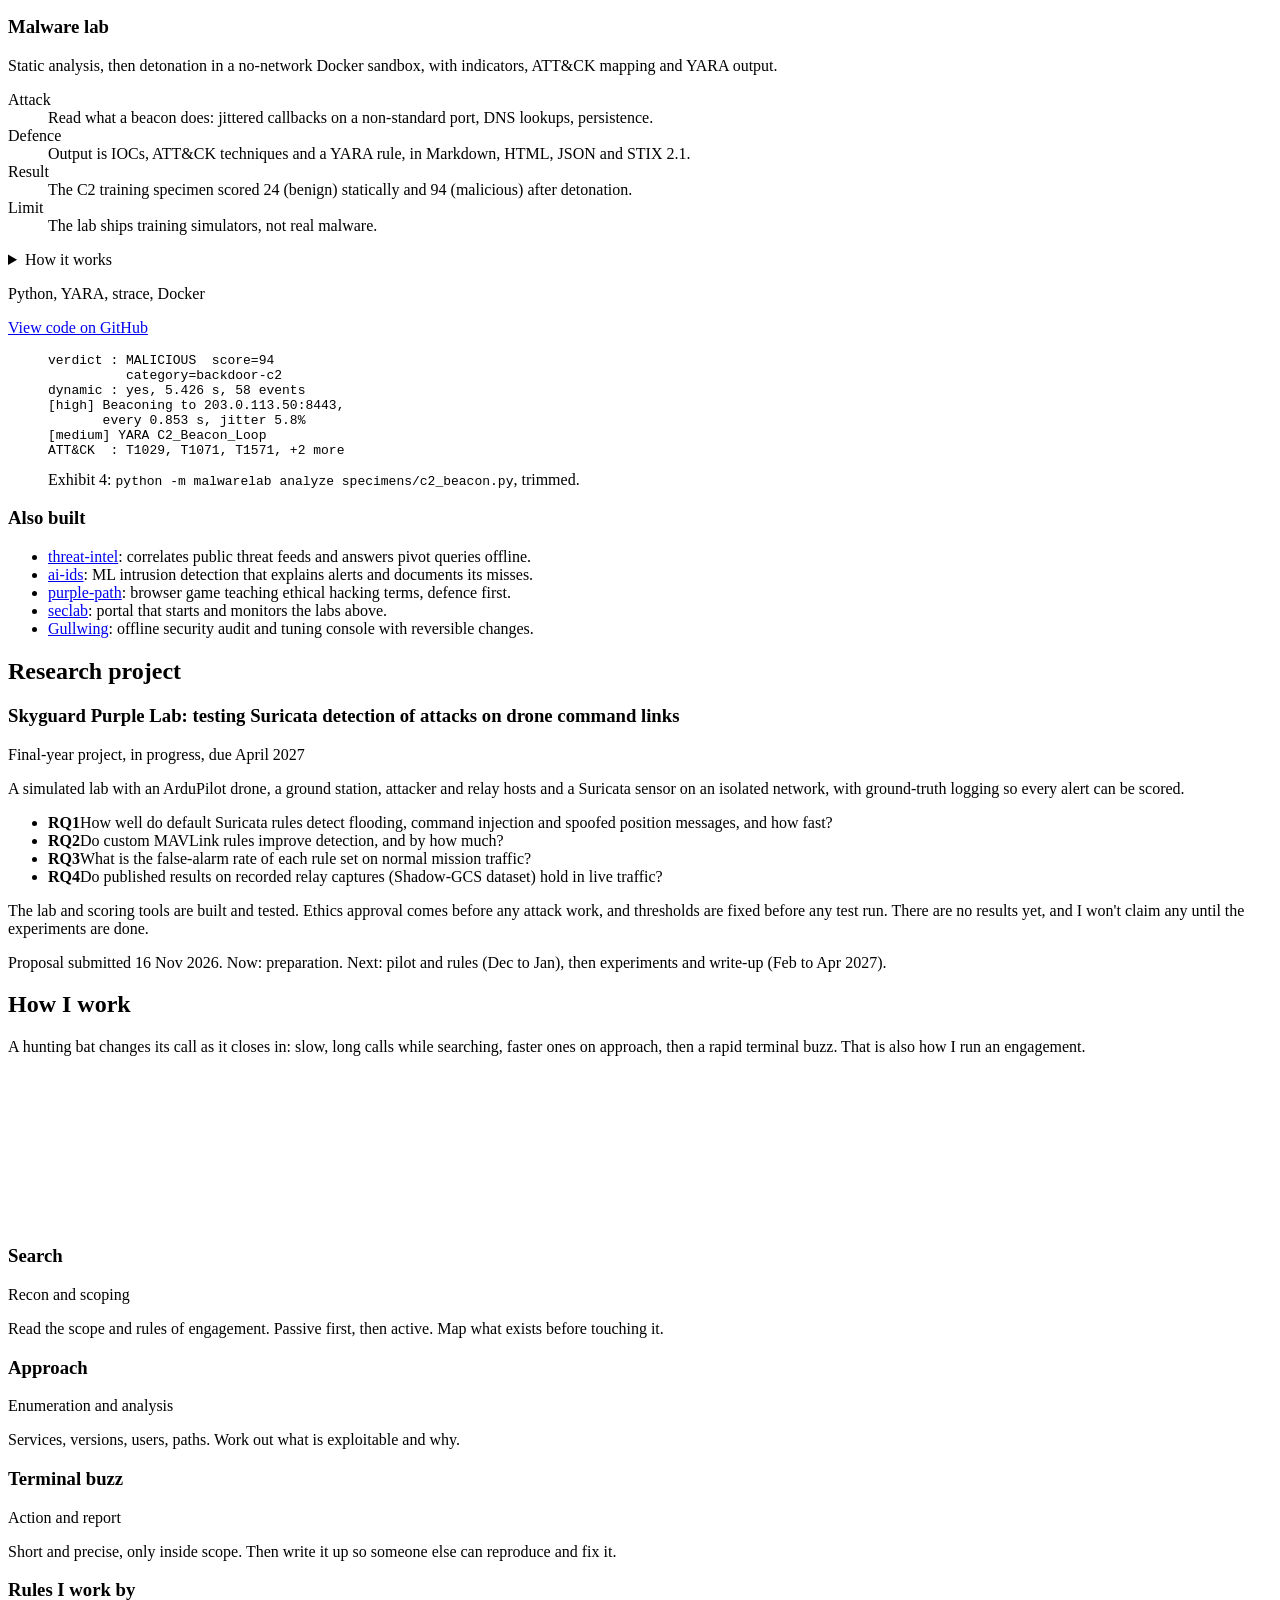
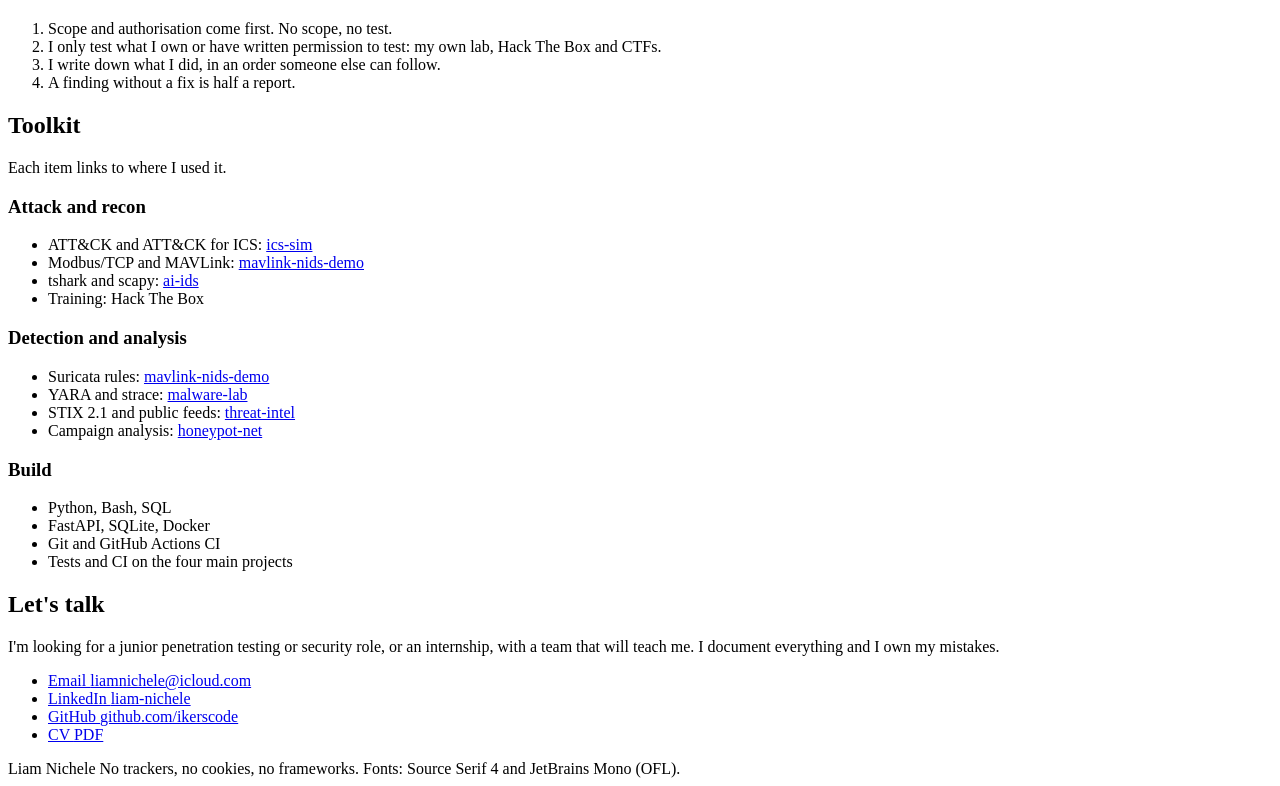
==== commit d42c38ac: "Rework site from portfolio brief: light report-paper theme, report under hero, case rows, security h" ====
--- a/site-deploy/index.html
+++ b/site-deploy/index.html
@@ -1,297 +1,320 @@
 <!DOCTYPE html>
-<html lang="en" class="no-js">
+<html lang="en">
 <head>
 <meta charset="UTF-8" />
 <meta name="viewport" content="width=device-width, initial-scale=1.0" />
-<meta name="theme-color" content="#0d0d0f" />
-<meta http-equiv="Content-Security-Policy" content="default-src 'self'; script-src 'self'; style-src 'self'; img-src 'self' data:; font-src 'self'; object-src 'none'; base-uri 'self'; form-action 'none';" />
-<title>Liam Nichele | Penetration Tester</title>
-<meta name="description" content="Liam Nichele, junior penetration tester heading for red team. Attack-side security projects, a sample pentest report on an ICS simulator, and drone-link intrusion detection research. Graduating 2027, based in Italy." />
-<meta property="og:title" content="Liam Nichele | Penetration Tester" />
-<meta property="og:description" content="Junior penetration tester heading for red team. Projects, a sample pentest report and research. Looking for a first role or internship in Europe." />
+<meta name="color-scheme" content="light dark" />
+<title>Liam Nichele, junior penetration tester</title>
+<meta name="description" content="Junior penetration tester in Italy, graduating 2027. A published sample pentest report on an ICS simulator, four attack-side security projects and drone-link intrusion detection research." />
+<link rel="canonical" href="https://liamnichele.ikerxen.workers.dev/" />
+<meta property="og:title" content="Liam Nichele, junior penetration tester" />
+<meta property="og:description" content="Sample pentest report, four security projects and drone-link detection research. Graduating 2027, based in Italy." />
 <meta property="og:type" content="website" />
+<meta property="og:url" content="https://liamnichele.ikerxen.workers.dev/" />
+<meta property="og:image" content="https://liamnichele.ikerxen.workers.dev/og.png" />
+<meta property="og:image:width" content="1200" />
+<meta property="og:image:height" content="630" />
+<meta name="twitter:card" content="summary_large_image" />
 <link rel="icon" type="image/svg+xml" href="/favicon.svg" />
-<link rel="preload" href="/fonts/inter-latin-400-normal.woff2" as="font" type="font/woff2" crossorigin />
-<link rel="preload" href="/fonts/anton-latin-400-normal.woff2" as="font" type="font/woff2" crossorigin />
+<link rel="preload" href="/fonts/source-serif-4-latin-wght-normal.woff2" as="font" type="font/woff2" crossorigin />
 <link rel="stylesheet" href="/css/site.css" />
 <script src="/js/site.js" defer></script>
 </head>
 <body>
 <a class="skip" href="#main">Skip to content</a>
-<canvas id="cave" aria-hidden="true"></canvas>
 
 <header>
-  <div class="wrap">
+  <div class="wide">
     <a class="brand" href="#top" aria-label="Liam Nichele, top of page">
       <svg viewBox="0 0 60 36" aria-hidden="true"><path d="M30 6 32.5 1.5 33.5 9Q38 8 43 4Q52 3 58 12Q54 11 50 13Q50 18 46 22Q44 18 40 19Q39 25 35 30Q33 22 30 34Q27 22 25 30Q21 25 20 19Q16 18 14 22Q10 18 10 13Q6 11 2 12Q8 3 17 4Q22 8 26.5 9L27.5 1.5Z"/></svg>
       Liam Nichele
     </a>
     <nav aria-label="Sections">
+      <a href="#report">Report</a>
       <a href="#projects">Projects</a>
-      <a href="#report">Sample report</a>
       <a href="#research">Research</a>
-      <a href="#method">Method</a>
-      <a href="#contact">Contact</a>
+      <a class="keep" href="#contact">Contact</a>
     </nav>
   </div>
 </header>
 
 <main id="main">
-<div class="wrap">
-
-  <div class="hero" id="top">
-    <p class="eyebrow"><b>$</b> penetration tester &middot; heading for red team</p>
-    <h1>I send a call.<span class="l2">I read the echo.</span></h1>
-    <p class="lede">I am a junior penetration tester. I learn attacks by building the tools that catch them, so I know what both the attacker and the defender see.</p>
-    <p class="lede">I am early in my career, I train on Hack The Box and I document everything I do. I am looking for a team that will take a chance on me.</p>
-    <div class="facts-bar">
-      <div><b>education</b>BSc (Hons) Computing, University of Derby</div>
-      <div><b>graduating</b>2027</div>
-      <div><b>location</b>Italy, open to relocate across Europe</div>
-      <div><b>looking for</b>Junior pentest role or internship</div>
-    </div>
-    <div class="cta">
-      <a class="btn solid" href="mailto:liamnichele@icloud.com">Email me</a>
-      <a class="btn" href="#projects">See projects</a>
-      <a class="btn" href="/cv/Liam-Nichele-CV.pdf">CV (PDF)</a>
-    </div>
-    <div class="fxbar">
-      <span>Optional effect:</span>
-      <button class="btn small" id="ping-btn" type="button">Send a call</button>
-      <button class="btn small" id="fx-btn" type="button" aria-pressed="true">Effects: on</button>
-    </div>
-  </div>
-
-  <section id="projects">
-    <div class="sec-h"><h2>Projects</h2></div>
-    <p class="sec-sub">Four projects, strongest first. Each one starts from the attacker's side and ends with what a defender sees. All are public and run locally.</p>
-
-    <div class="grid">
-      <article class="card echo reveal">
-        <div class="head">
-          <div class="meta">Nov 2026 &middot; drone command-link detection</div>
-          <h3><a href="https://github.com/ikerscode/mavlink-nids-demo">MAVLink NIDS demo</a></h3>
-          <p class="one">Replays drone command-link captures through Suricata and compares the stock rules with 35 custom MAVLink rules.</p>
-        </div>
+
+<section class="hero" id="top">
+  <div class="wide">
+    <h1>Liam Nichele</h1>
+    <p class="role">Junior penetration tester</p>
+    <p class="line">I build the systems I attack, then write the report a defender can act on.</p>
+    <ul class="facts">
+      <li>BSc (Hons) Computing, University of Derby, graduating 2027</li>
+      <li>Based in Italy, open to relocating in Europe</li>
+      <li>Looking for a junior pentest role or internship; red team is the long-term goal</li>
+    </ul>
+    <div class="actions">
+      <a class="btn primary" href="mailto:liamnichele@icloud.com">Email me</a>
+      <a class="btn" href="/cv/Liam-Nichele-CV.pdf">Download CV (PDF)</a>
+    </div>
+    <figure class="strip">
+      <canvas id="spec" role="img" aria-label="Spectrogram of a bat hunt. Calls get faster and shorter from left to right."></canvas>
+      <figcaption><span>I send a call. I read the echo.</span><button class="btn send" id="send" type="button">Send a call</button></figcaption>
+    </figure>
+  </div>
+</section>
+
+<section id="report">
+  <div class="wide">
+    <h2>Sample penetration test report</h2>
+    <p class="lead">A scoped assessment of my own ICS simulator: scope, method, four findings with CVSS vectors, evidence from real runs, reproduction steps, remediation and a retest for each.</p>
+    <div class="tblwrap">
+      <table class="findings">
+        <caption>Findings in the ICS simulator report, rated with CVSS 3.1.</caption>
+        <thead><tr><th scope="col">ID</th><th scope="col">Finding</th><th scope="col">CVSS 3.1</th><th scope="col">Retest</th></tr></thead>
+        <tbody>
+          <tr><td class="id">F1</td><td class="title">PLC program can be rewritten from an unlisted host</td>
+            <td data-label="CVSS"><span class="sev high">8.2 High</span><span class="vec">AV:A/AC:L/PR:N/UI:N/S:C/C:N/I:H/A:L</span></td><td data-label="Retest">Fixed</td></tr>
+          <tr><td class="id">F2</td><td class="title">Operator view can be replayed while the process is attacked</td>
+            <td data-label="CVSS"><span class="sev high">8.0 High</span><span class="vec">AV:A/AC:H/PR:N/UI:N/S:C/C:N/I:H/A:H</span></td><td data-label="Retest">Mitigated</td></tr>
+          <tr><td class="id">F3</td><td class="title">Setpoint writes accepted without range validation</td>
+            <td data-label="CVSS"><span class="sev high">7.7 High</span><span class="vec">AV:N/AC:L/PR:L/UI:N/S:C/C:N/I:H/A:N</span></td><td data-label="Retest">Fixed</td></tr>
+          <tr><td class="id">F4</td><td class="title">Modbus flood from the IT zone exhausts the PLC</td>
+            <td data-label="CVSS"><span class="sev med">6.5 Medium</span><span class="vec">AV:A/AC:L/PR:N/UI:N/S:U/C:N/I:N/A:H</span></td><td data-label="Retest">Fixed</td></tr>
+        </tbody>
+      </table>
+    </div>
+    <div class="after">
+      <a class="btn primary" href="/reports/ics-sim.html">Read the report</a>
+      <a class="btn" href="/reports/ics-sim.pdf">Download PDF</a>
+    </div>
+    <p class="note">This is a lab assessment. The attacks run inside the simulator through the project's own scenario runner, so it shows how I scope, test, rate and report, not how I would break a real plant.</p>
+  </div>
+</section>
+
+<section id="projects">
+  <div class="wide">
+    <h2>Projects</h2>
+
+    <article class="case">
+      <div>
+        <p class="when"><span>14 to 19 Nov 2026</span><span>Industrial control systems</span></p>
+        <h3>ICS attack simulator</h3>
+        <p class="sum">A simulated water plant attacked by eight ATT&amp;CK for ICS scenarios.</p>
         <dl>
-          <div><dt>attacker's view</dt><dd>On a link without message signing, an attacker can <strong>flood it, inject a command</strong> that appears to come from the ground station, or <strong>feed fake GPS positions</strong>. The rules match those payload patterns.</dd></div>
-          <div><dt>defender's view</dt><dd>Rules are written from the protocol specification. Replay is offline, so the demo never sends attack traffic.</dd></div>
-          <div><dt>result and limit</dt><dd>On the four bundled test captures the stock Emerging Threats rules raised no alerts and the custom rules fired as expected. The captures are synthetic and the rules hard-code the lab addresses. Testing on live traffic is my research project.</dd></div>
+          <dt>Attack</dt><dd>Raise the caustic setpoint, replay the operator's view, rewrite PLC logic, flood Modbus.</dd>
+          <dt>Defence</dt><dd>Seven switchable mitigations, each re-run against every scenario.</dd>
+          <dt>Result</dt><dd>405 runs: no single control covers everything.</dd>
+          <dt>Limit</dt><dd>Simplified physics and a scripted operator.</dd>
         </dl>
-        <figure class="cap">
-          <figcaption>rules/custom/mavlink.rules, one rule, wrapped and trimmed</figcaption>
-<pre><b>alert</b> udp !10.77.0.20 any -> any any (
-  msg:"SG-MAVLINK injection: COMMAND_LONG (v2)
-       from a source that is not the ground station";
+        <details>
+          <summary>How it works</summary>
+          <p>A PLC with an independent safety system speaks Modbus/TCP to an operator HMI. Each scenario is mapped to ATT&amp;CK for ICS and run against a baseline, then again with each mitigation switched on, over five random seeds.</p>
+          <p>A range check stops the Oldsmar-style write but not logic changes or replayed telemetry. That is the finding the report is built around.</p>
+        </details>
+        <p class="tech">Python, Modbus/TCP, FastAPI</p>
+        <p class="links"><a href="/reports/ics-sim.html">Read the report</a><a href="https://github.com/ikerscode/ics-sim">View code on GitHub</a></p>
+      </div>
+      <figure class="exhibit">
+<pre tabindex="0">mitigations: none
+  outcome: hazard occurred
+  quality compliance 18.82%
+mitigations: eng_limits
+  outcome: prevented
+  Engineering limit rejected write
+  NAOH_SP=11100 ppm (range 0-200)</pre>
+        <figcaption>Exhibit 1: <code>python -m icssim run-scenario oldsmar --fast</code>, then with <code>--mitigations eng_limits</code>. Output reflowed to fit.</figcaption>
+      </figure>
+    </article>
+
+    <article class="case">
+      <div>
+        <p class="when"><span>18 Nov 2026</span><span>Drone command-link detection</span></p>
+        <h3>MAVLink NIDS demo</h3>
+        <p class="sum">Custom Suricata rules for a drone command link, compared with the stock rule set.</p>
+        <dl>
+          <dt>Attack</dt><dd>Flood the link, inject a command that looks like the ground station's, or feed fake GPS positions.</dd>
+          <dt>Defence</dt><dd>35 rules written from the protocol specification. Replay is offline, so no attack traffic is sent.</dd>
+          <dt>Result</dt><dd>On four synthetic captures the stock rules stayed silent and the custom rules fired as expected.</dd>
+          <dt>Limit</dt><dd>The captures are synthetic and the rules hard-code lab addresses. Live testing is my research project.</dd>
+        </dl>
+        <details>
+          <summary>How it works</summary>
+          <p>Suricata replays a recorded capture twice, once with the Emerging Threats rules and once with mine, and the page shows which rules fired. On a link without message signing, each of the three attack classes leaves a payload pattern that a rule can match.</p>
+        </details>
+        <p class="tech">Suricata, MAVLink, Docker, Python</p>
+        <p class="links"><a href="https://github.com/ikerscode/mavlink-nids-demo">View code on GitHub</a></p>
+      </div>
+      <figure class="exhibit">
+<pre tabindex="0">alert udp !10.77.0.20 any -> any any (
+  msg:"SG-MAVLINK injection: COMMAND_LONG
+    (v2) from a source that is not the
+    ground station";
   content:"|fd|"; startswith;
   content:"|4c 00 00|"; offset:7; depth:3;
-  classtype:attempted-admin; <i>sid:9100201</i>; ...)</pre>
-        </figure>
-        <div class="foot"><span>Suricata &middot; MAVLink &middot; Docker &middot; Python</span><a class="go" href="https://github.com/ikerscode/mavlink-nids-demo">View repo &rarr;</a></div>
-      </article>
-
-      <article class="card echo reveal">
-        <div class="head">
-          <div class="meta">Nov 2026 &middot; attacker behaviour</div>
-          <h3><a href="https://github.com/ikerscode/honeypot-net">Honeypot network</a></h3>
-          <p class="one">SSH, Telnet, HTTP and banner sensors that look vulnerable, record what is tried against them and send HMAC-signed events to a collector.</p>
-        </div>
+  sid:9100201; ... )</pre>
+        <figcaption>Exhibit 2: one of the 35 custom rules, wrapped and trimmed.</figcaption>
+      </figure>
+    </article>
+
+    <article class="case">
+      <div>
+        <p class="when"><span>14 to 18 Nov 2026</span><span>Attacker behaviour</span></p>
+        <h3>Honeypot network</h3>
+        <p class="sum">SSH, Telnet, HTTP and banner sensors that look vulnerable and send signed events to a collector.</p>
         <dl>
-          <div><dt>attacker's view</dt><dd>Shows how automated attackers behave: <strong>default-credential lists, password spraying and exploit probes</strong> for known CVEs in web frameworks and home routers, grouped into campaigns.</dd></div>
-          <div><dt>defender's view</dt><dd>Sensors have no route out, events are signed with replay protection, and nothing real ever executes.</dd></div>
-          <div><dt>result and limit</dt><dd>On the built-in 14-day traffic simulator it separates 5 campaigns and flags 1,074 of 1,230 HTTP requests as exploit attempts. It has never been exposed to the internet, so these numbers show the analysis works, not what real attackers do.</dd></div>
+          <dt>Attack</dt><dd>Default-credential lists, password spraying and exploit probes for known CVEs, grouped into campaigns.</dd>
+          <dt>Defence</dt><dd>Sensors have no route out, and events are HMAC-signed with replay protection.</dd>
+          <dt>Result</dt><dd>On a 14-day traffic simulator it separated 5 campaigns and flagged 1,074 of 1,230 HTTP requests.</dd>
+          <dt>Limit</dt><dd>Never exposed to the internet, so the numbers show the analysis works, not what real attackers do.</dd>
         </dl>
-        <figure class="cap">
-          <figcaption>python -m honeypot analyze (simulated data)</figcaption>
-<pre><b>auth attempts:</b> 6958 from 305 IPs; brute-force flagged: 112
-<b>campaigns:</b> 5
-  C01 IoT botnet (Mirai-style)         175 IPs    910 attempts
-  C02 botnet credential stuffing       112 IPs   5732 attempts
-<b>exploit attempts:</b> 1074 of 1230 HTTP requests
-  by CVE: CVE-2018-10561(98), CVE-2018-10562(98), ...</pre>
-        </figure>
-        <div class="foot"><span>Python &middot; SQLite &middot; Docker &middot; HMAC</span><a class="go" href="https://github.com/ikerscode/honeypot-net">View repo &rarr;</a></div>
-      </article>
-
-      <article class="card echo reveal">
-        <div class="head">
-          <div class="meta">Nov 2026 &middot; malware analysis</div>
-          <h3><a href="https://github.com/ikerscode/malware-lab">Malware lab</a></h3>
-          <p class="one">Static analysis, then detonation in a no-network, read-only Docker sandbox watched with strace. It extracts indicators, maps behaviour to ATT&amp;CK and writes a YARA rule and a report.</p>
-        </div>
+        <details>
+          <summary>How it works</summary>
+          <p>Each sensor imitates a vulnerable service, records what is tried and ships the events to a collector that stores and analyses them. A simulator generates the traffic, because a honeypot on localhost never sees a real attacker.</p>
+        </details>
+        <p class="tech">Python, SQLite, Docker, HMAC</p>
+        <p class="links"><a href="https://github.com/ikerscode/honeypot-net">View code on GitHub</a></p>
+      </div>
+      <figure class="exhibit">
+<pre tabindex="0">auth attempts: 6958 from 305 IPs
+brute-force flagged: 112
+campaigns: 5
+  C01 IoT botnet (Mirai-style)
+      175 IPs, 910 attempts
+  C02 botnet credential stuffing
+      112 IPs, 5732 attempts
+exploit attempts: 1074 of 1230 HTTP requests</pre>
+        <figcaption>Exhibit 3: <code>python -m honeypot analyze</code> on simulated data, reflowed.</figcaption>
+      </figure>
+    </article>
+
+    <article class="case">
+      <div>
+        <p class="when"><span>14 to 18 Nov 2026</span><span>Malware analysis</span></p>
+        <h3>Malware lab</h3>
+        <p class="sum">Static analysis, then detonation in a no-network Docker sandbox, with indicators, ATT&amp;CK mapping and YARA output.</p>
         <dl>
-          <div><dt>attacker's view</dt><dd>Reads what a beacon does: <strong>callbacks with jitter on a non-standard port</strong>, DNS lookups for command-and-control, persistence.</dd></div>
-          <div><dt>defender's view</dt><dd>Output is IOCs, ATT&amp;CK techniques and a YARA rule you can deploy, in Markdown, HTML, JSON and STIX 2.1.</dd></div>
-          <div><dt>result and limit</dt><dd>The safe C2 training specimen scores 24 (benign) on static analysis alone and 94 (malicious) after detonation, which is why the sandbox exists. The lab ships training simulators, not real malware.</dd></div>
+          <dt>Attack</dt><dd>Read what a beacon does: jittered callbacks on a non-standard port, DNS lookups, persistence.</dd>
+          <dt>Defence</dt><dd>Output is IOCs, ATT&amp;CK techniques and a YARA rule, in Markdown, HTML, JSON and STIX 2.1.</dd>
+          <dt>Result</dt><dd>The C2 training specimen scored 24 (benign) statically and 94 (malicious) after detonation.</dd>
+          <dt>Limit</dt><dd>The lab ships training simulators, not real malware.</dd>
         </dl>
-        <figure class="cap">
-          <figcaption>python -m malwarelab analyze specimens/c2_beacon.py</figcaption>
-<pre>dynamic   : yes, 5.426 s, 58 events
-verdict   : <b>MALICIOUS</b>  category=backdoor-c2  score=94
-  [high  ] c2/dynamic: Beaconing to 203.0.113.50:8443:
-           every 0.853 s, jitter 5.8%
-  [medium] c2/static: YARA C2_Beacon_Loop
-ATT&amp;CK    : T1029, T1071, T1071.001, T1071.004, T1571
-IOCs      : 6</pre>
-        </figure>
-        <div class="foot"><span>Python &middot; YARA &middot; strace &middot; Docker</span><a class="go" href="https://github.com/ikerscode/malware-lab">View repo &rarr;</a></div>
-      </article>
-
-      <article class="card echo reveal">
-        <div class="head">
-          <div class="meta">Nov 2026 &middot; industrial control systems</div>
-          <h3><a href="https://github.com/ikerscode/ics-sim">ICS attack simulator</a></h3>
-          <p class="one">A simulated water plant with a PLC, a separate safety system and Modbus/TCP, attacked by eight scenarios mapped to ATT&amp;CK for ICS.</p>
-        </div>
-        <dl>
-          <div><dt>attacker's view</dt><dd>Starts from the attack: <strong>raise the caustic setpoint through a remote session, replay the operator's view while closing a valve, rewrite PLC logic, flood Modbus</strong>.</dd></div>
-          <div><dt>defender's view</dt><dd>Seven switchable mitigations. Every scenario is re-run with each one to see what actually helps.</dd></div>
-          <div><dt>result and limit</dt><dd>405 runs over 5 seeds show no single control covers everything. A range check stops the Oldsmar-style write but not logic changes or replayed telemetry. The physics is simplified and the operator is scripted. <a href="/reports/ics-sim.html">Read the sample pentest report on it.</a></dd></div>
-        </dl>
-        <figure class="cap">
-          <figcaption>python -m icssim run-scenario oldsmar --fast</figcaption>
-<pre>mitigations: none -> outcome: <b>hazard occurred</b>
-  quality compliance 18.82%
-  hazards: caustic_overdose, ph_out_of_range
-
-mitigations: eng_limits -> outcome: <b>prevented</b>
-  eng_limits  detected after 1.0 min:
-  Engineering limit rejected write
-  NAOH_SP=11100 ppm (range 0-200)</pre>
-        </figure>
-        <div class="foot"><span>Python &middot; Modbus/TCP &middot; FastAPI &middot; ATT&amp;CK for ICS</span><a class="go" href="https://github.com/ikerscode/ics-sim">View repo &rarr;</a></div>
-      </article>
-    </div>
-
-    <div class="more reveal">
+        <details>
+          <summary>How it works</summary>
+          <p>A sample is hashed, stored read-only and analysed statically. If the format allows, it then runs in a read-only container with no network and dropped capabilities while strace records what it does.</p>
+        </details>
+        <p class="tech">Python, YARA, strace, Docker</p>
+        <p class="links"><a href="https://github.com/ikerscode/malware-lab">View code on GitHub</a></p>
+      </div>
+      <figure class="exhibit">
+<pre tabindex="0">verdict : MALICIOUS  score=94
+          category=backdoor-c2
+dynamic : yes, 5.426 s, 58 events
+[high] Beaconing to 203.0.113.50:8443,
+       every 0.853 s, jitter 5.8%
+[medium] YARA C2_Beacon_Loop
+ATT&amp;CK  : T1029, T1071, T1571, +2 more</pre>
+        <figcaption>Exhibit 4: <code>python -m malwarelab analyze specimens/c2_beacon.py</code>, trimmed.</figcaption>
+      </figure>
+    </article>
+
+    <div class="also">
       <h3>Also built</h3>
-      <ul class="list">
-        <li><a href="https://github.com/ikerscode/threat-intel">threat-intel</a><span>Pulls public feeds (CISA KEV, EPSS, ATT&amp;CK, C2 infrastructure, ransomware groups, phishing), correlates them and answers pivot queries. Works offline from fixtures.</span></li>
-        <li><a href="https://github.com/ikerscode/ai-ids">ai-ids</a><span>Machine-learning intrusion detection that explains every alert. Evaluated on CIC-IDS2017, and the README says plainly where it misses unseen attack families.</span></li>
-        <li><a href="https://github.com/ikerscode/purple-path">purple-path</a><span>A browser game that teaches ethical hacking terms, one per level, with every lesson sourced and defence-first.</span></li>
-        <li><a href="https://github.com/ikerscode/seclab">seclab</a><span>A portal that starts and monitors the labs above, with a scripted demo that follows one incident across them.</span></li>
-        <li><a href="https://github.com/ikerscode/Gullwing">Gullwing</a><span>An offline Windows, macOS and Linux console for security audit and tuning. Every change is reversible and shown as the exact command first.</span></li>
+      <ul>
+        <li><a href="https://github.com/ikerscode/threat-intel">threat-intel</a>: correlates public threat feeds and answers pivot queries offline.</li>
+        <li><a href="https://github.com/ikerscode/ai-ids">ai-ids</a>: ML intrusion detection that explains alerts and documents its misses.</li>
+        <li><a href="https://github.com/ikerscode/purple-path">purple-path</a>: browser game teaching ethical hacking terms, defence first.</li>
+        <li><a href="https://github.com/ikerscode/seclab">seclab</a>: portal that starts and monitors the labs above.</li>
+        <li><a href="https://github.com/ikerscode/Gullwing">Gullwing</a>: offline security audit and tuning console with reversible changes.</li>
       </ul>
     </div>
-  </section>
-
-  <section id="report">
-    <div class="sec-h"><h2>Sample pentest report</h2></div>
-    <p class="sec-sub">The report is what a pentester actually delivers, so here is one. The target is <strong>my own ICS simulator</strong>, nothing else. It has an executive summary, scope and rules of engagement, four findings with CVSS scores, evidence from real runs, reproduction steps, remediation and a retest for each.</p>
-    <div class="tblwrap reveal">
-      <table class="tbl">
-        <thead><tr><th>ID</th><th>Finding</th><th>CVSS 3.1</th><th>Fix verified</th></tr></thead>
-        <tbody>
-          <tr><td>F1</td><td>PLC program can be rewritten from an unlisted host</td><td><span class="sev">8.2 High</span></td><td>Firewall allowlist: prevented</td></tr>
-          <tr><td>F2</td><td>Operator view can be replayed while the process is attacked</td><td><span class="sev">8.0 High</span></td><td>Integrity check detects at 10 min; SIS limits damage</td></tr>
-          <tr><td>F3</td><td>Setpoint writes accepted without range validation</td><td><span class="sev">7.7 High</span></td><td>Engineering limits: prevented</td></tr>
-          <tr><td>F4</td><td>Modbus flood from the IT zone exhausts the PLC</td><td><span class="sev med">6.5 Medium</span></td><td>Firewall allowlist: prevented</td></tr>
-        </tbody>
-      </table>
-    </div>
-    <div class="cta"><a class="btn solid" href="/reports/ics-sim.html">Read the full report</a></div>
-    <p class="note">This is a lab assessment: the attacks run inside the simulator through the project's own scenario runner. It shows how I scope, test, rate, evidence and report. It is not a claim about a real plant.</p>
-  </section>
-
-  <section id="research">
-    <div class="sec-h"><h2>Research project</h2></div>
-    <p class="sec-sub">My final-year project is a purple-team study, so it needs both sides.</p>
-    <div class="poster reveal">
-      <span class="flag">in progress &middot; due April 2027</span>
-      <h3>Skyguard Purple Lab: testing Suricata detection of attacks on drone command links</h3>
-      <p><strong>A simulated lab</strong> with an ArduPilot drone, a ground station, attacker and relay hosts and a Suricata sensor on an isolated network, with ground-truth logging so every alert can be scored.</p>
-      <ul class="rqs">
-        <li><b>RQ1</b>How well do default Suricata rules detect flooding, command injection and spoofed position messages, and how fast?</li>
-        <li><b>RQ2</b>Do custom MAVLink rules improve detection, and by how much?</li>
-        <li><b>RQ3</b>What is the false-alarm rate of each rule set on normal mission traffic?</li>
-        <li><b>RQ4</b>Do published results on recorded relay captures (Shadow-GCS dataset) hold in live traffic?</li>
-      </ul>
-      <p>The lab and scoring tools are built and tested. Ethics approval comes before any attack work, and thresholds are fixed before any test run. There are no results yet and I will not claim any until the experiments are done. The custom rules are public in the <a href="https://github.com/ikerscode/mavlink-nids-demo">MAVLink NIDS demo</a>.</p>
-      <div class="timeline">
-        <div class="done"><b>Proposal</b>submitted 16 Nov</div>
-        <div class="now"><b>Preparation</b>lab, tooling, ethics</div>
-        <div><b>Pilot and rules</b>Dec to Jan</div>
-        <div><b>Experiments and write-up</b>Feb to Apr</div>
-      </div>
-    </div>
-  </section>
-
-  <section id="method">
-    <div class="sec-h"><h2>How I work</h2></div>
-    <p class="sec-sub">A hunting bat changes its call as it closes in: slow, long calls while searching, faster ones on approach, then a terminal buzz. The spectrogram below is drawn from that pattern, and it is how I run an engagement.</p>
-    <canvas id="spec" role="img" aria-label="Spectrogram of a bat hunt: calls get faster and shorter from left to right"></canvas>
+  </div>
+</section>
+
+<section id="research">
+  <div class="wide">
+    <h2>Research project</h2>
+    <h3>Skyguard Purple Lab: testing Suricata detection of attacks on drone command links</h3>
+    <p class="muted small">Final-year project, in progress, due April 2027</p>
+    <p>A simulated lab with an ArduPilot drone, a ground station, attacker and relay hosts and a Suricata sensor on an isolated network, with ground-truth logging so every alert can be scored.</p>
+    <ul class="rq">
+      <li><b>RQ1</b>How well do default Suricata rules detect flooding, command injection and spoofed position messages, and how fast?</li>
+      <li><b>RQ2</b>Do custom MAVLink rules improve detection, and by how much?</li>
+      <li><b>RQ3</b>What is the false-alarm rate of each rule set on normal mission traffic?</li>
+      <li><b>RQ4</b>Do published results on recorded relay captures (Shadow-GCS dataset) hold in live traffic?</li>
+    </ul>
+    <p>The lab and scoring tools are built and tested. Ethics approval comes before any attack work, and thresholds are fixed before any test run. There are no results yet, and I won't claim any until the experiments are done.</p>
+    <p class="timeline-line">Proposal submitted 16 Nov 2026. Now: preparation. Next: pilot and rules (Dec to Jan), then experiments and write-up (Feb to Apr 2027).</p>
+  </div>
+</section>
+
+<section id="method">
+  <div class="wide">
+    <h2>How I work</h2>
+    <p class="lead">A hunting bat changes its call as it closes in: slow, long calls while searching, faster ones on approach, then a rapid terminal buzz. That is also how I run an engagement.</p>
+    <figure class="strip">
+      <canvas id="spec2" role="img" aria-label="Spectrogram of a bat hunt in three phases: search, approach and terminal buzz."></canvas>
+    </figure>
     <div class="phases">
-      <div class="phase reveal">
-        <div class="bat-name">Search</div>
-        <div class="pt-name">recon and scoping</div>
-        <p>Read the scope and rules of engagement. Passive first, then active. Map what exists before touching any of it.</p>
-      </div>
-      <div class="phase reveal">
-        <div class="bat-name">Approach</div>
-        <div class="pt-name">enumeration and analysis</div>
-        <p>Services, versions, users, paths. Work out what is actually exploitable and why.</p>
-      </div>
-      <div class="phase reveal">
-        <div class="bat-name">Terminal buzz</div>
-        <div class="pt-name">action and report</div>
-        <p>Short and precise, only inside scope. Then write it up so someone else can reproduce it and fix it.</p>
-      </div>
-    </div>
-    <div class="rules reveal">
+      <div><h3>Search</h3><span class="muted">Recon and scoping</span><p>Read the scope and rules of engagement. Passive first, then active. Map what exists before touching it.</p></div>
+      <div><h3>Approach</h3><span class="muted">Enumeration and analysis</span><p>Services, versions, users, paths. Work out what is exploitable and why.</p></div>
+      <div><h3>Terminal buzz</h3><span class="muted">Action and report</span><p>Short and precise, only inside scope. Then write it up so someone else can reproduce and fix it.</p></div>
+    </div>
+    <div class="rules">
       <h3>Rules I work by</h3>
       <ol>
-        <li><strong>Scope and authorisation come first.</strong> No scope, no test.</li>
-        <li><strong>I only test what I own or have written permission to test:</strong> my own lab, Hack The Box and CTFs.</li>
-        <li><strong>I write down what I did,</strong> in an order someone else can follow.</li>
-        <li><strong>A finding without a fix is half a report.</strong></li>
+        <li>Scope and authorisation come first. No scope, no test.</li>
+        <li>I only test what I own or have written permission to test: my own lab, Hack The Box and CTFs.</li>
+        <li>I write down what I did, in an order someone else can follow.</li>
+        <li>A finding without a fix is half a report.</li>
       </ol>
     </div>
-  </section>
-
-  <section id="toolkit">
-    <div class="sec-h"><h2>Toolkit</h2></div>
-    <p class="sec-sub">Each item links to where I used it.</p>
+  </div>
+</section>
+
+<section id="toolkit">
+  <div class="wide">
+    <h2>Toolkit</h2>
+    <p class="lead">Each item links to where I used it.</p>
     <div class="cols">
-      <div class="box reveal"><h3>attack and recon</h3><ul>
-        <li>ATT&amp;CK and ATT&amp;CK for ICS, in <a href="https://github.com/ikerscode/ics-sim">ics-sim</a></li>
-        <li>Modbus/TCP and MAVLink, in <a href="https://github.com/ikerscode/mavlink-nids-demo">mavlink-nids-demo</a></li>
-        <li>tshark and scapy, in <a href="https://github.com/ikerscode/ai-ids">ai-ids</a></li>
+      <div><h3>Attack and recon</h3><ul>
+        <li>ATT&amp;CK and ATT&amp;CK for ICS: <a href="https://github.com/ikerscode/ics-sim">ics-sim</a></li>
+        <li>Modbus/TCP and MAVLink: <a href="https://github.com/ikerscode/mavlink-nids-demo">mavlink-nids-demo</a></li>
+        <li>tshark and scapy: <a href="https://github.com/ikerscode/ai-ids">ai-ids</a></li>
         <li>Training: Hack The Box</li>
       </ul></div>
-      <div class="box reveal"><h3>detection and analysis</h3><ul>
-        <li>Suricata rules, in <a href="https://github.com/ikerscode/mavlink-nids-demo">mavlink-nids-demo</a></li>
-        <li>YARA and strace, in <a href="https://github.com/ikerscode/malware-lab">malware-lab</a></li>
-        <li>STIX 2.1 and public feeds, in <a href="https://github.com/ikerscode/threat-intel">threat-intel</a></li>
-        <li>Attack-campaign analysis, in <a href="https://github.com/ikerscode/honeypot-net">honeypot-net</a></li>
+      <div><h3>Detection and analysis</h3><ul>
+        <li>Suricata rules: <a href="https://github.com/ikerscode/mavlink-nids-demo">mavlink-nids-demo</a></li>
+        <li>YARA and strace: <a href="https://github.com/ikerscode/malware-lab">malware-lab</a></li>
+        <li>STIX 2.1 and public feeds: <a href="https://github.com/ikerscode/threat-intel">threat-intel</a></li>
+        <li>Campaign analysis: <a href="https://github.com/ikerscode/honeypot-net">honeypot-net</a></li>
       </ul></div>
-      <div class="box reveal"><h3>build</h3><ul>
+      <div><h3>Build</h3><ul>
         <li>Python, Bash, SQL</li>
         <li>FastAPI, SQLite, Docker</li>
         <li>Git and GitHub Actions CI</li>
-        <li>Tests on everything I publish</li>
+        <li>Tests and CI on the four main projects</li>
       </ul></div>
     </div>
-  </section>
-
-  <section id="contact">
-    <div class="sec-h"><h2>Contact</h2></div>
-    <p class="shot reveal">Take a chance on me.</p>
-    <p class="lede reveal">I am looking for a junior penetration testing or security role, or an internship, with a team that will teach me. I learn fast, I document everything and I own my mistakes.</p>
-    <div class="contact reveal">
-      <a href="mailto:liamnichele@icloud.com">Email <span>liamnichele@icloud.com</span></a>
-      <a href="https://www.linkedin.com/in/liam-nichele-920a0022a">LinkedIn <span>liam-nichele</span></a>
-      <a href="https://github.com/ikerscode">GitHub <span>github.com/ikerscode</span></a>
-      <a href="/cv/Liam-Nichele-CV.pdf">CV <span>PDF</span></a>
-    </div>
-  </section>
-
-</div>
+  </div>
+</section>
+
+<section id="contact">
+  <div class="wide">
+    <h2>Let's talk</h2>
+    <p class="lead">I'm looking for a junior penetration testing or security role, or an internship, with a team that will teach me. I document everything and I own my mistakes.</p>
+    <ul class="contact-list">
+      <li><a href="mailto:liamnichele@icloud.com">Email <span>liamnichele@icloud.com</span></a></li>
+      <li><a href="https://www.linkedin.com/in/liam-nichele-920a0022a">LinkedIn <span>liam-nichele</span></a></li>
+      <li><a href="https://github.com/ikerscode">GitHub <span>github.com/ikerscode</span></a></li>
+      <li><a href="/cv/Liam-Nichele-CV.pdf">CV <span>PDF</span></a></li>
+    </ul>
+  </div>
+</section>
+
 </main>
 
 <footer>
-  <div class="wrap">
+  <div class="wide">
     <span>Liam Nichele</span>
-    <span>No trackers, no cookies, no frameworks. Fonts: Inter, Anton, Fira Code (OFL).</span>
+    <span>No trackers, no cookies, no frameworks. Fonts: Source Serif 4 and JetBrains Mono (OFL).</span>
   </div>
 </footer>
 </body>
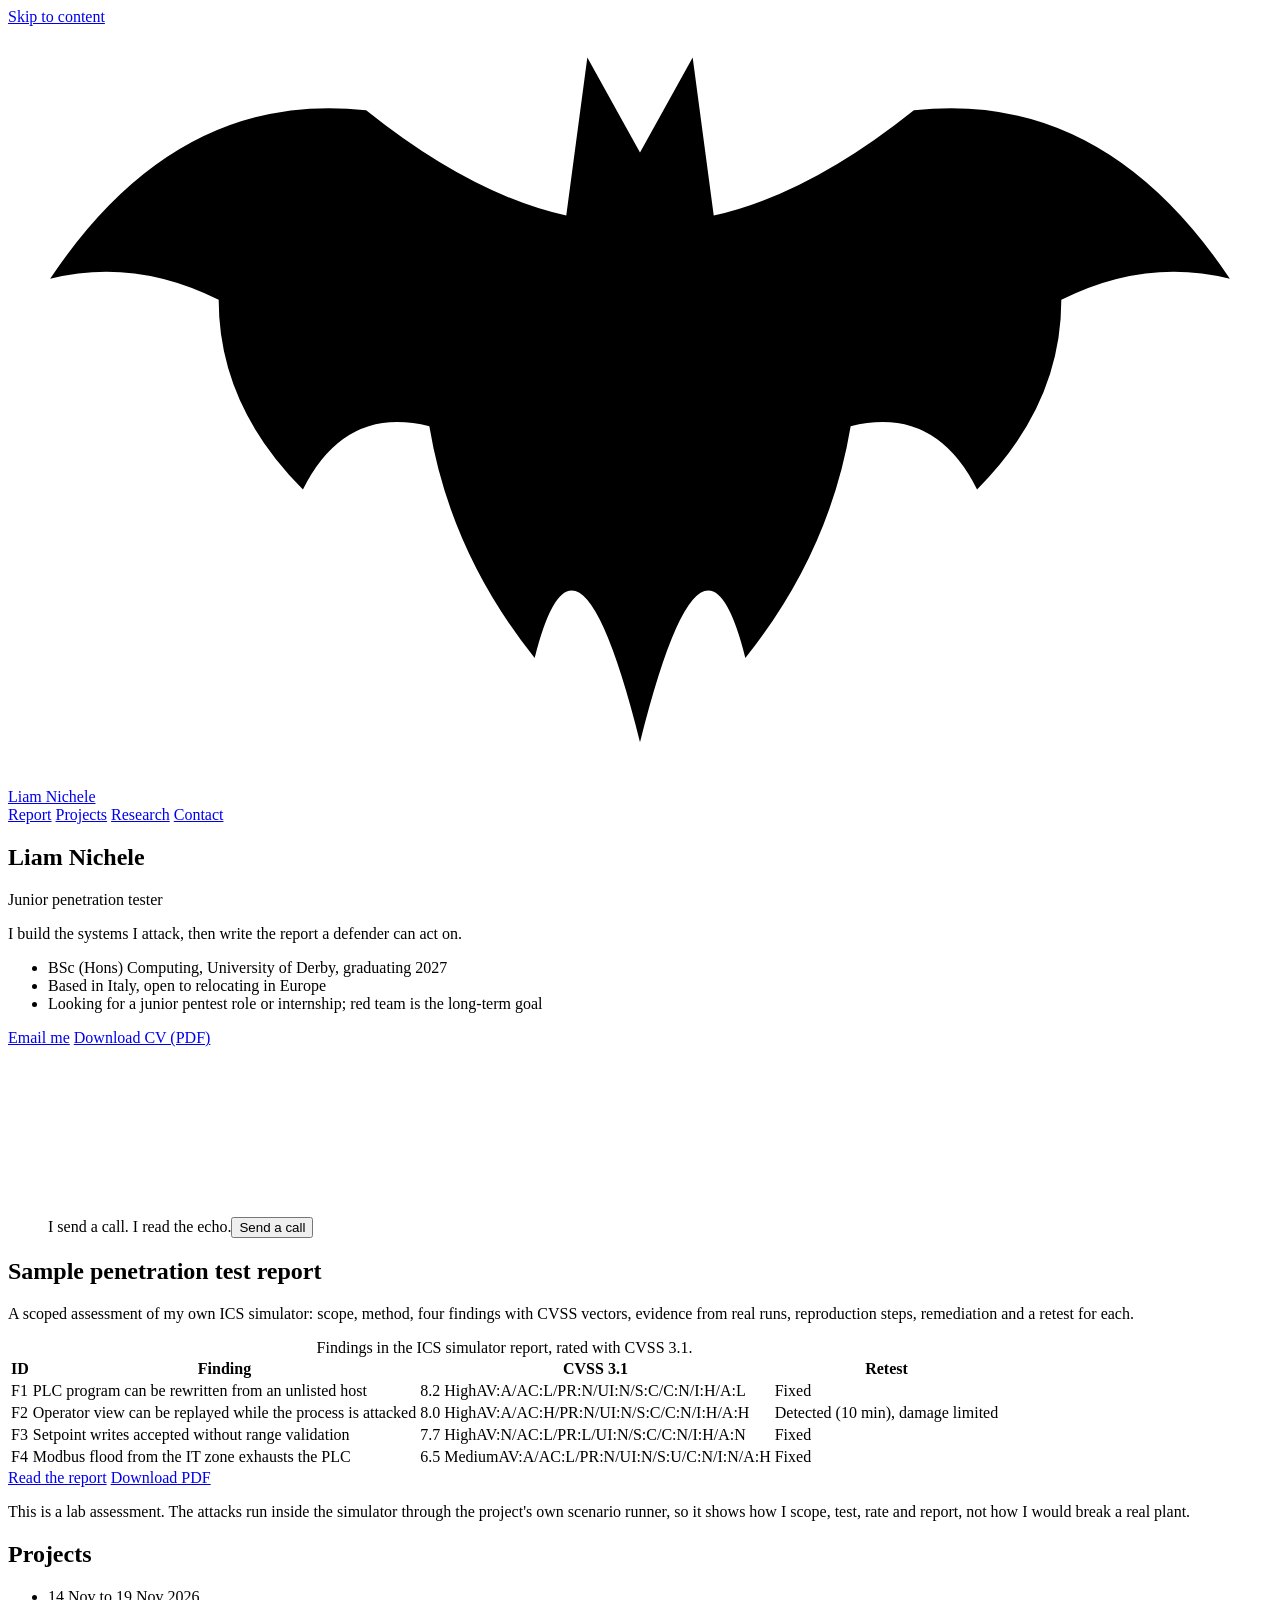
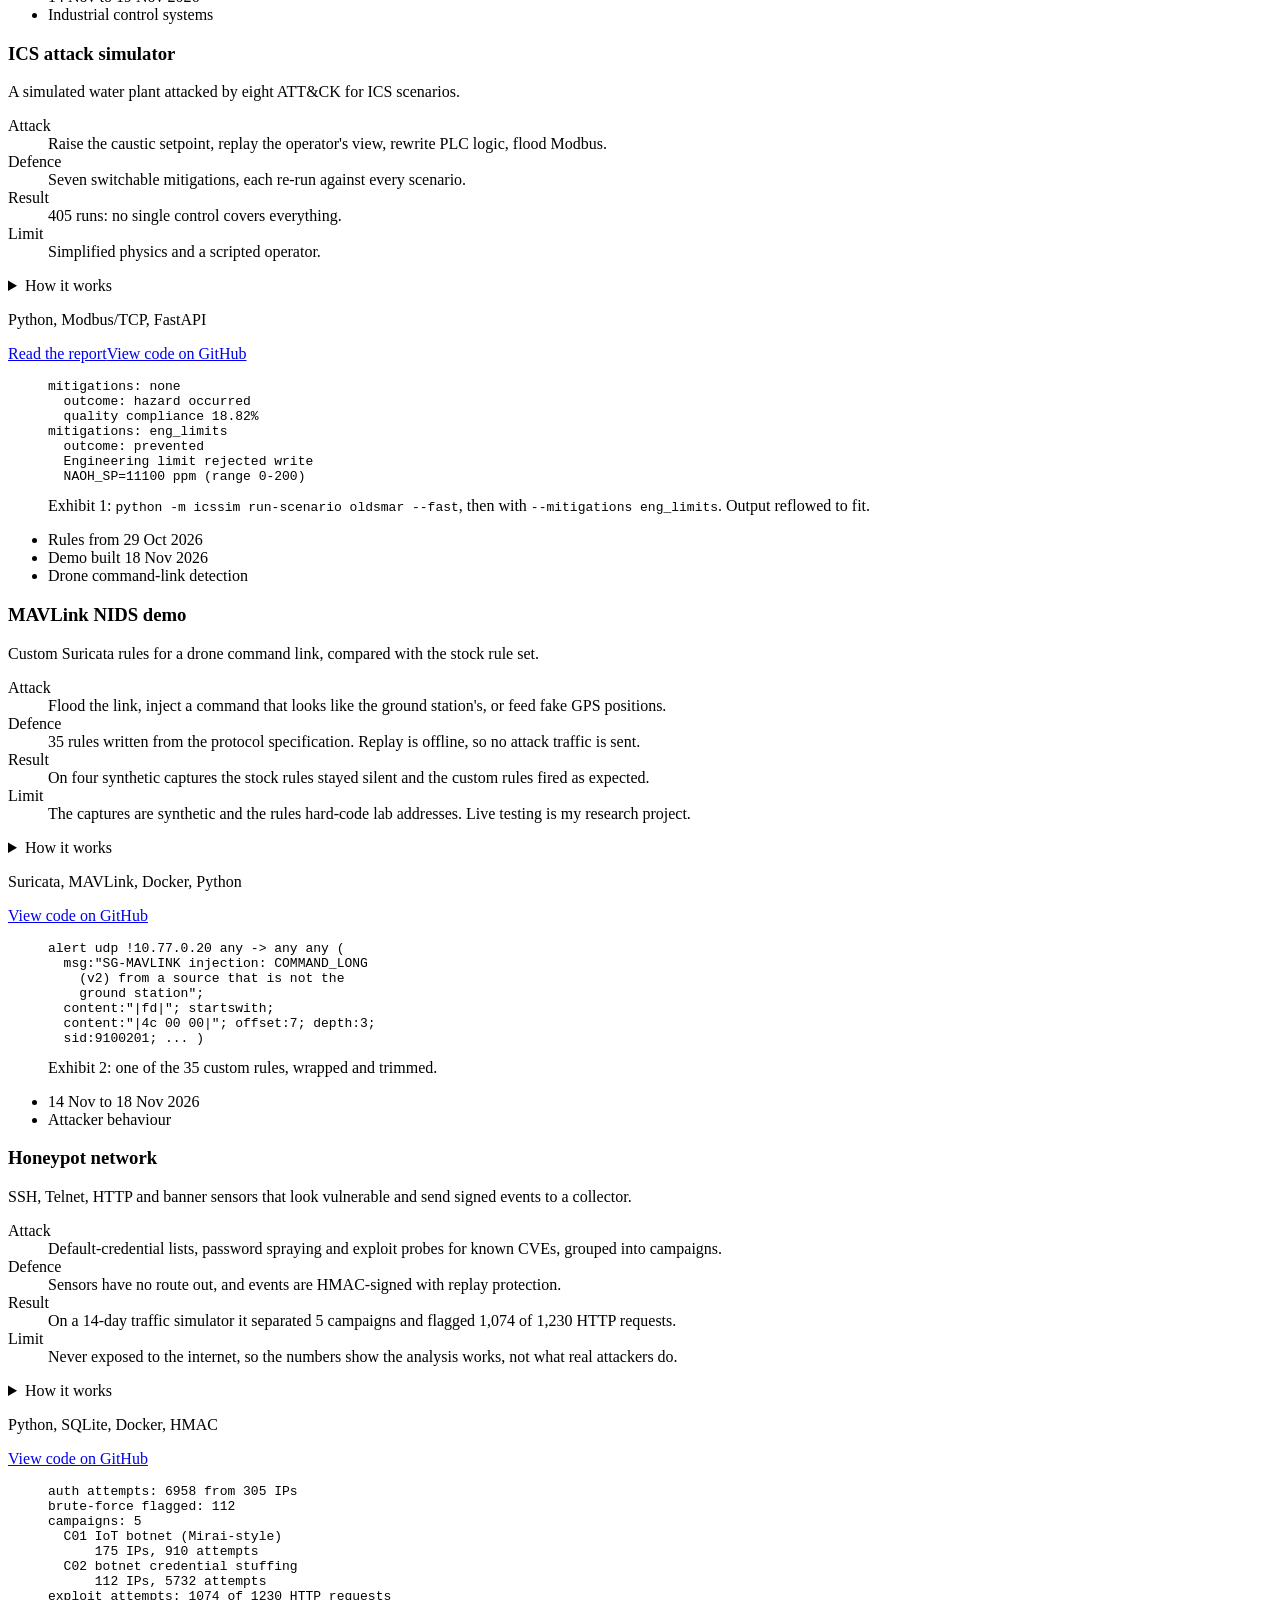
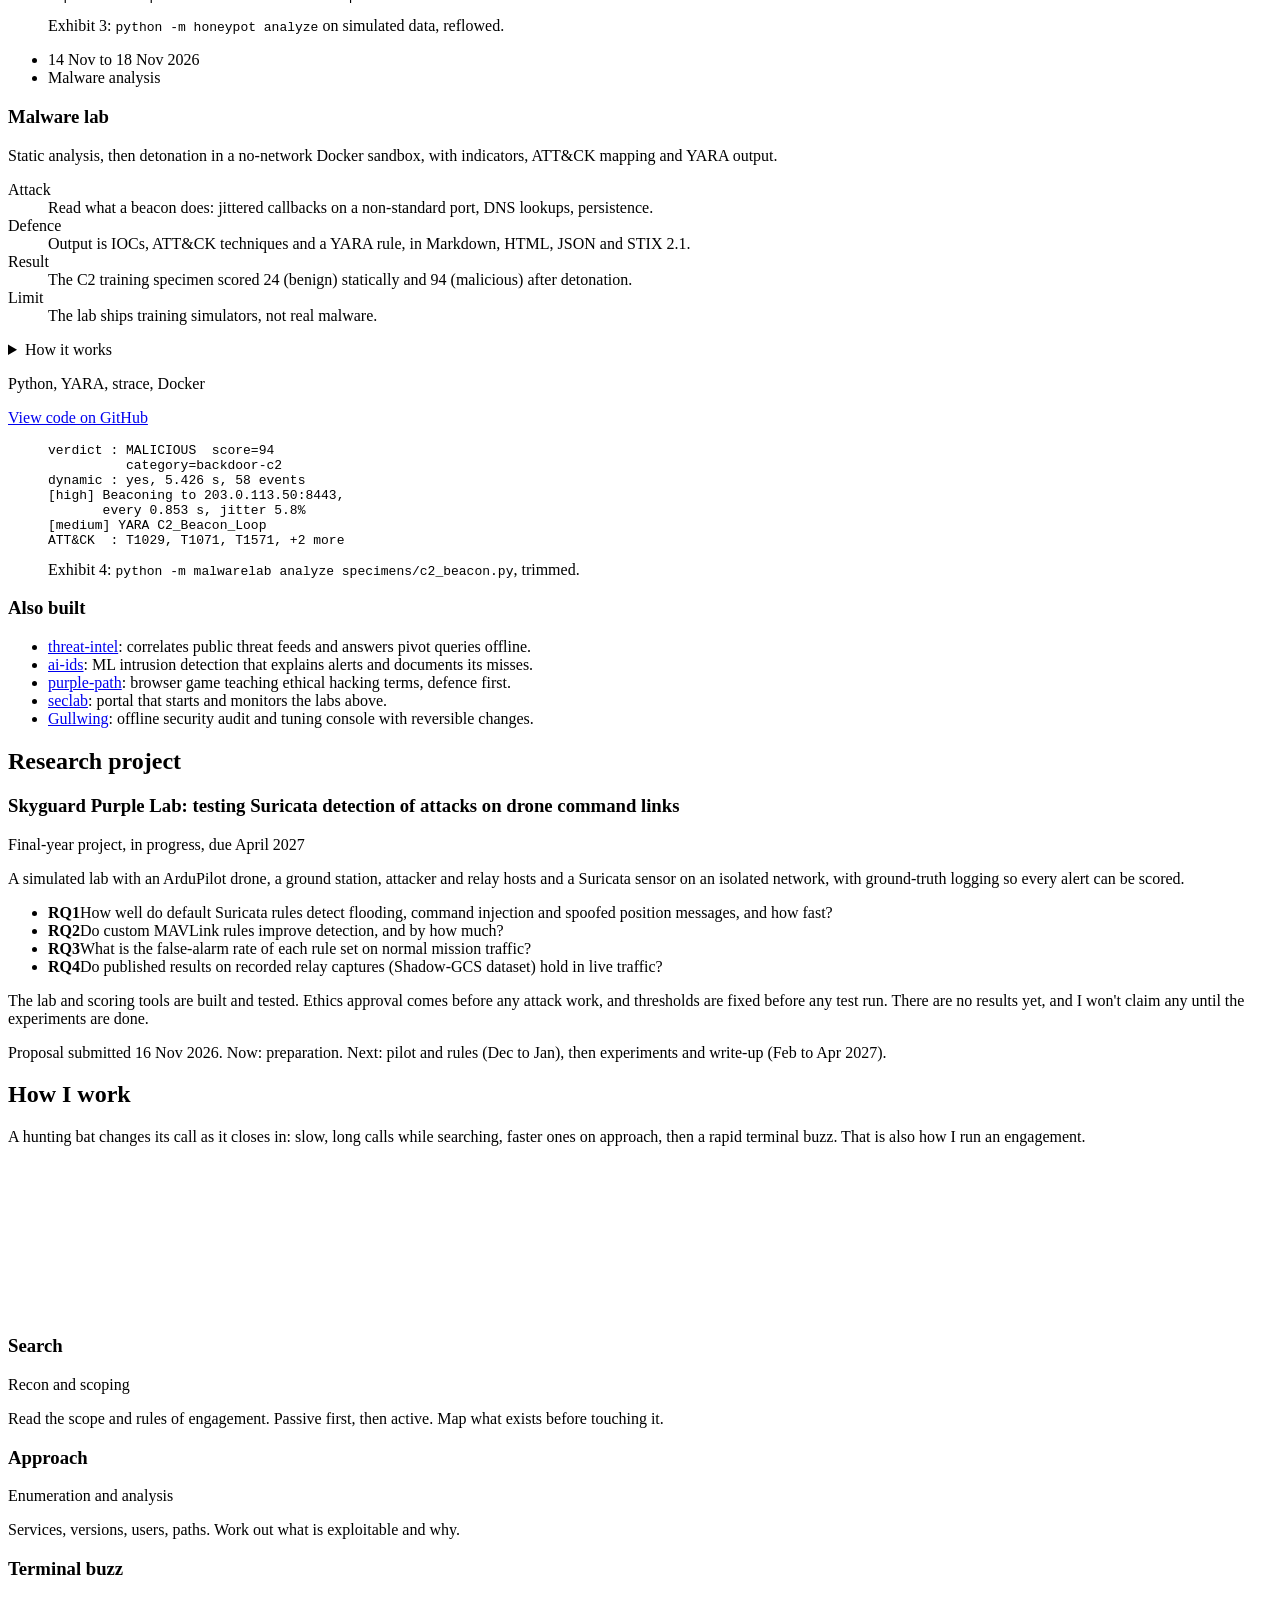
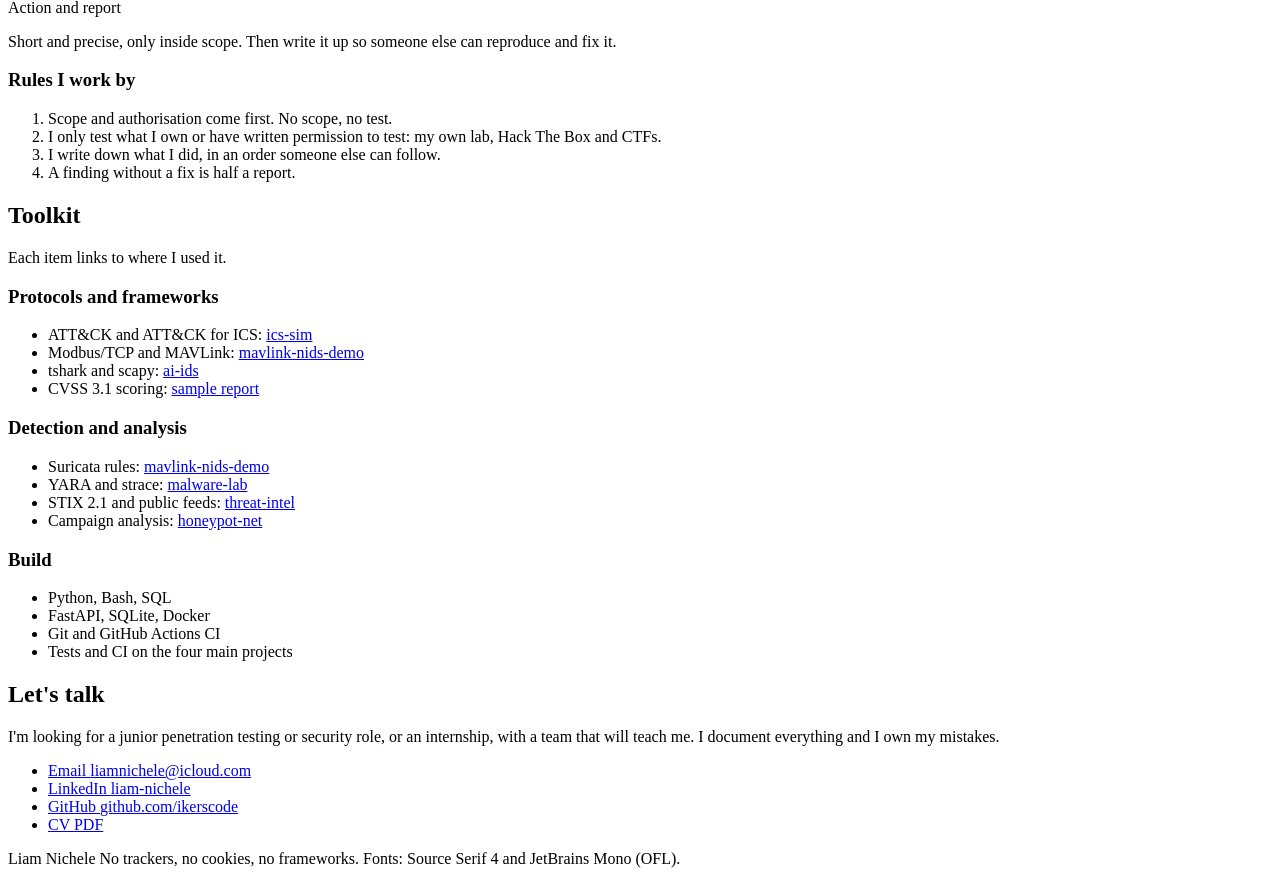
==== commit 3744eaba: "Review fixes: time elements for dates, earliest true MAVLink rule date, honest toolkit label, precis" ====
--- a/site-deploy/index.html
+++ b/site-deploy/index.html
@@ -4,6 +4,8 @@
 <meta charset="UTF-8" />
 <meta name="viewport" content="width=device-width, initial-scale=1.0" />
 <meta name="color-scheme" content="light dark" />
+<meta name="theme-color" media="(prefers-color-scheme: light)" content="#F2F3EF" />
+<meta name="theme-color" media="(prefers-color-scheme: dark)" content="#121417" />
 <title>Liam Nichele, junior penetration tester</title>
 <meta name="description" content="Junior penetration tester in Italy, graduating 2027. A published sample pentest report on an ICS simulator, four attack-side security projects and drone-link intrusion detection research." />
 <link rel="canonical" href="https://liamnichele.ikerxen.workers.dev/" />
@@ -73,7 +75,7 @@
           <tr><td class="id">F1</td><td class="title">PLC program can be rewritten from an unlisted host</td>
             <td data-label="CVSS"><span class="sev high">8.2 High</span><span class="vec">AV:A/AC:L/PR:N/UI:N/S:C/C:N/I:H/A:L</span></td><td data-label="Retest">Fixed</td></tr>
           <tr><td class="id">F2</td><td class="title">Operator view can be replayed while the process is attacked</td>
-            <td data-label="CVSS"><span class="sev high">8.0 High</span><span class="vec">AV:A/AC:H/PR:N/UI:N/S:C/C:N/I:H/A:H</span></td><td data-label="Retest">Mitigated</td></tr>
+            <td data-label="CVSS"><span class="sev high">8.0 High</span><span class="vec">AV:A/AC:H/PR:N/UI:N/S:C/C:N/I:H/A:H</span></td><td data-label="Retest">Detected (10 min), damage limited</td></tr>
           <tr><td class="id">F3</td><td class="title">Setpoint writes accepted without range validation</td>
             <td data-label="CVSS"><span class="sev high">7.7 High</span><span class="vec">AV:N/AC:L/PR:L/UI:N/S:C/C:N/I:H/A:N</span></td><td data-label="Retest">Fixed</td></tr>
           <tr><td class="id">F4</td><td class="title">Modbus flood from the IT zone exhausts the PLC</td>
@@ -95,7 +97,7 @@
 
     <article class="case">
       <div>
-        <p class="when"><span>14 to 19 Nov 2026</span><span>Industrial control systems</span></p>
+        <ul class="when"><li><time datetime="2026-11-14">14 Nov</time> to <time datetime="2026-11-19">19 Nov 2026</time></li><li>Industrial control systems</li></ul>
         <h3>ICS attack simulator</h3>
         <p class="sum">A simulated water plant attacked by eight ATT&amp;CK for ICS scenarios.</p>
         <dl>
@@ -126,7 +128,7 @@
 
     <article class="case">
       <div>
-        <p class="when"><span>18 Nov 2026</span><span>Drone command-link detection</span></p>
+        <ul class="when"><li>Rules from <time datetime="2026-10-29">29 Oct 2026</time></li><li>Demo built <time datetime="2026-11-18">18 Nov 2026</time></li><li>Drone command-link detection</li></ul>
         <h3>MAVLink NIDS demo</h3>
         <p class="sum">Custom Suricata rules for a drone command link, compared with the stock rule set.</p>
         <dl>
@@ -156,7 +158,7 @@
 
     <article class="case">
       <div>
-        <p class="when"><span>14 to 18 Nov 2026</span><span>Attacker behaviour</span></p>
+        <ul class="when"><li><time datetime="2026-11-14">14 Nov</time> to <time datetime="2026-11-18">18 Nov 2026</time></li><li>Attacker behaviour</li></ul>
         <h3>Honeypot network</h3>
         <p class="sum">SSH, Telnet, HTTP and banner sensors that look vulnerable and send signed events to a collector.</p>
         <dl>
@@ -187,7 +189,7 @@
 
     <article class="case">
       <div>
-        <p class="when"><span>14 to 18 Nov 2026</span><span>Malware analysis</span></p>
+        <ul class="when"><li><time datetime="2026-11-14">14 Nov</time> to <time datetime="2026-11-18">18 Nov 2026</time></li><li>Malware analysis</li></ul>
         <h3>Malware lab</h3>
         <p class="sum">Static analysis, then detonation in a no-network Docker sandbox, with indicators, ATT&amp;CK mapping and YARA output.</p>
         <dl>
@@ -274,11 +276,11 @@
     <h2>Toolkit</h2>
     <p class="lead">Each item links to where I used it.</p>
     <div class="cols">
-      <div><h3>Attack and recon</h3><ul>
+      <div><h3>Protocols and frameworks</h3><ul>
         <li>ATT&amp;CK and ATT&amp;CK for ICS: <a href="https://github.com/ikerscode/ics-sim">ics-sim</a></li>
         <li>Modbus/TCP and MAVLink: <a href="https://github.com/ikerscode/mavlink-nids-demo">mavlink-nids-demo</a></li>
         <li>tshark and scapy: <a href="https://github.com/ikerscode/ai-ids">ai-ids</a></li>
-        <li>Training: Hack The Box</li>
+        <li>CVSS 3.1 scoring: <a href="/reports/ics-sim.html">sample report</a></li>
       </ul></div>
       <div><h3>Detection and analysis</h3><ul>
         <li>Suricata rules: <a href="https://github.com/ikerscode/mavlink-nids-demo">mavlink-nids-demo</a></li>
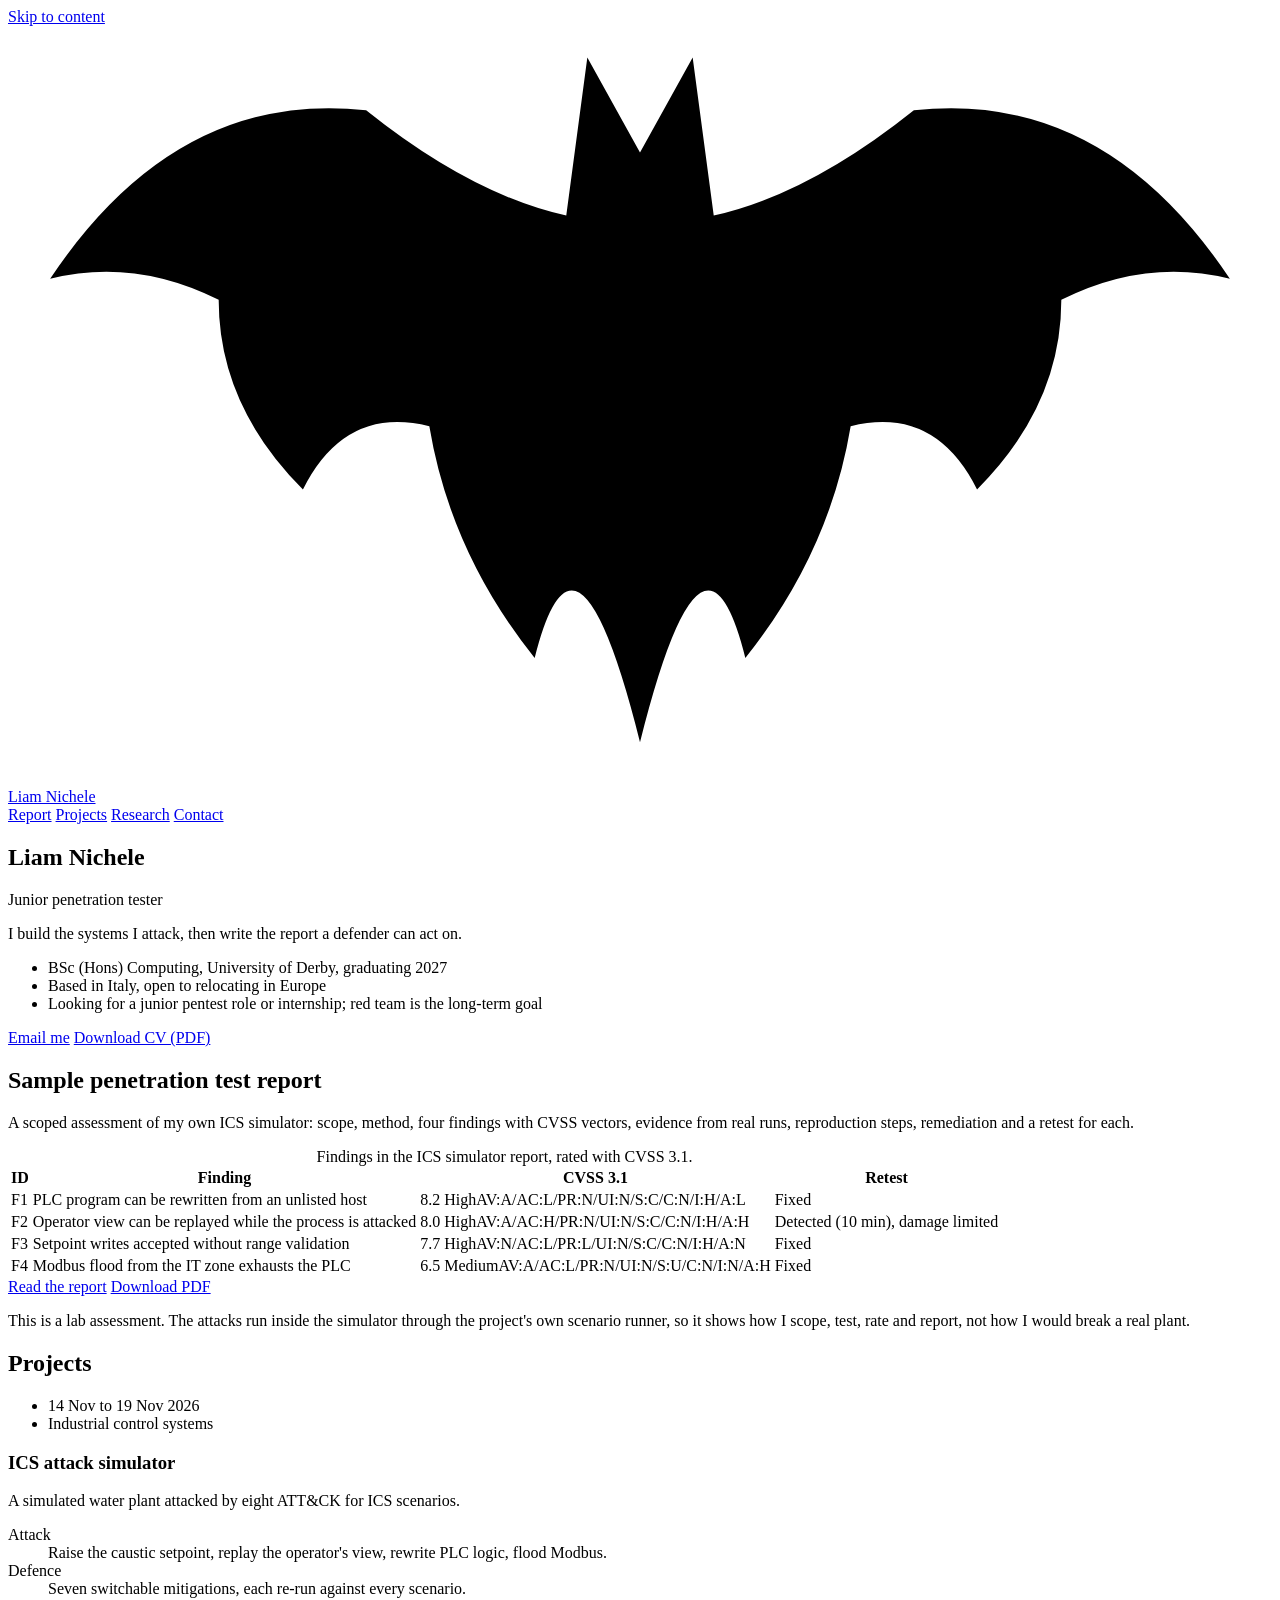
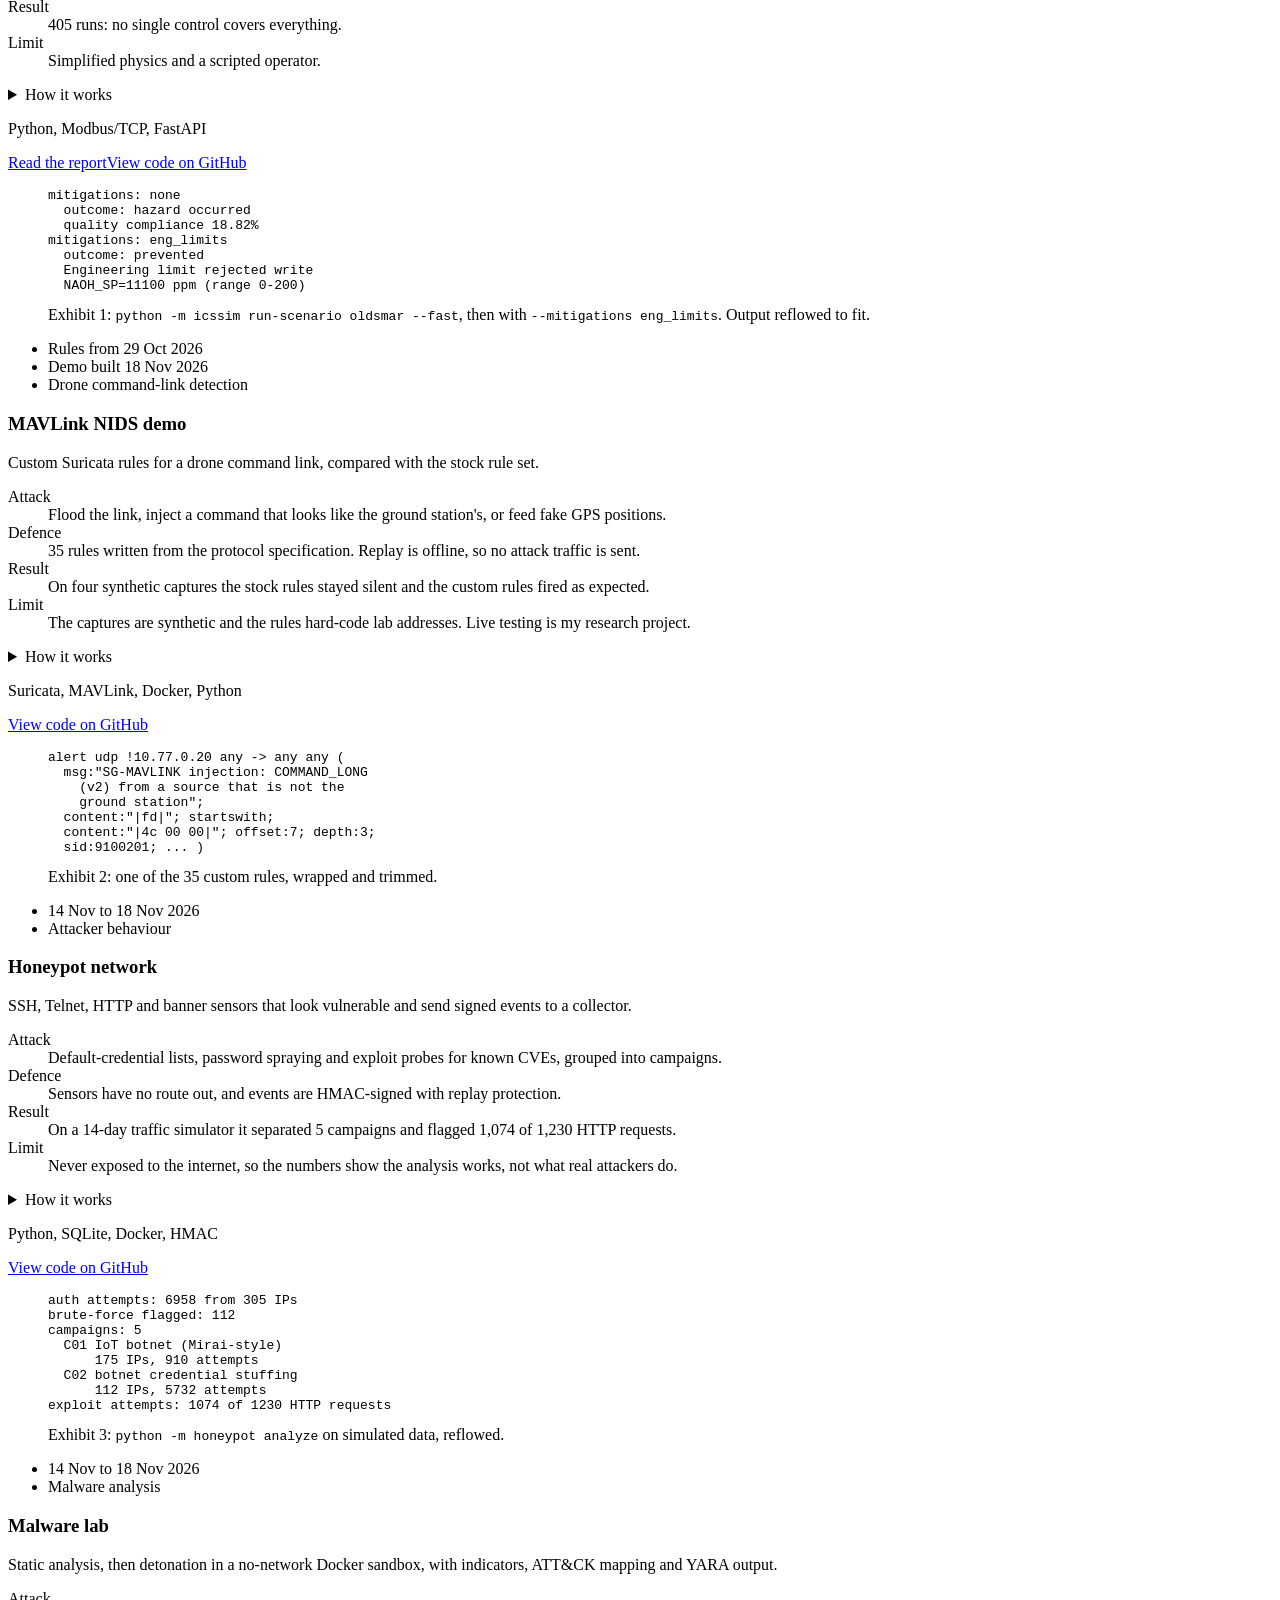
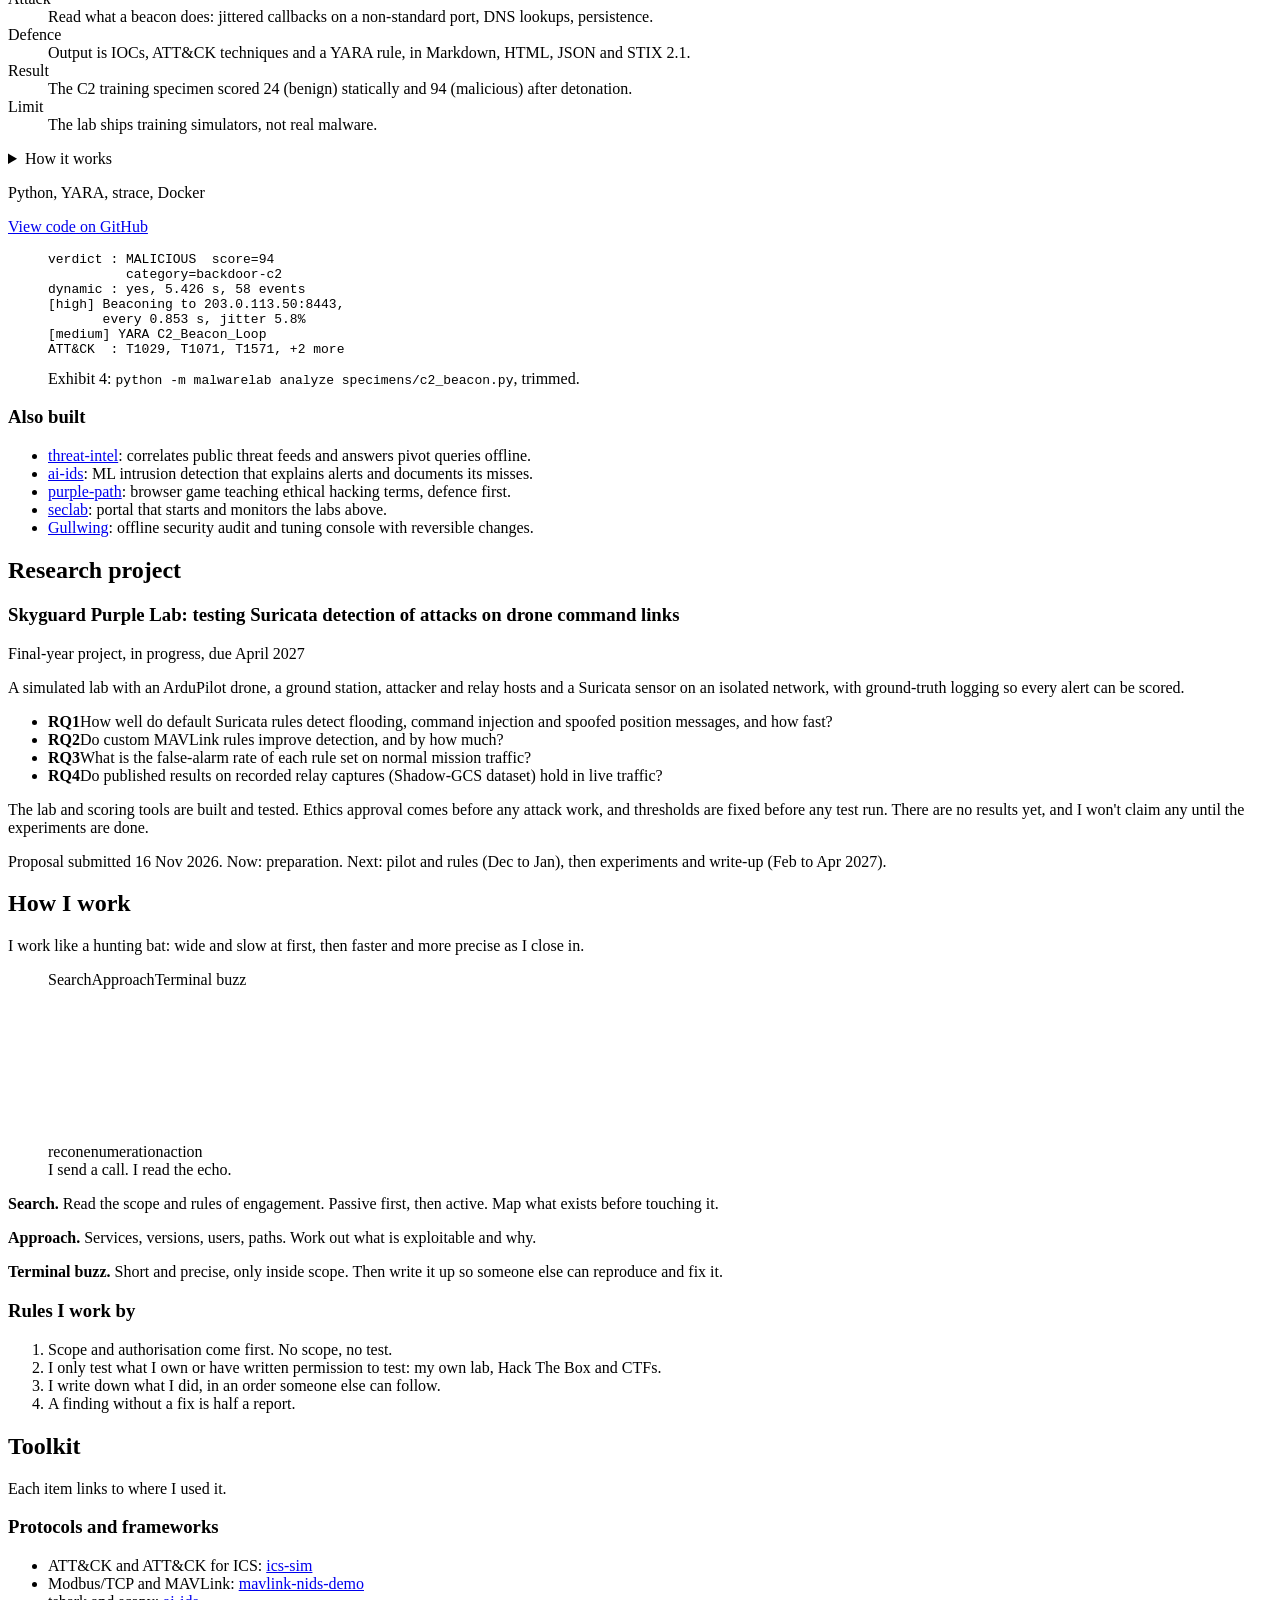
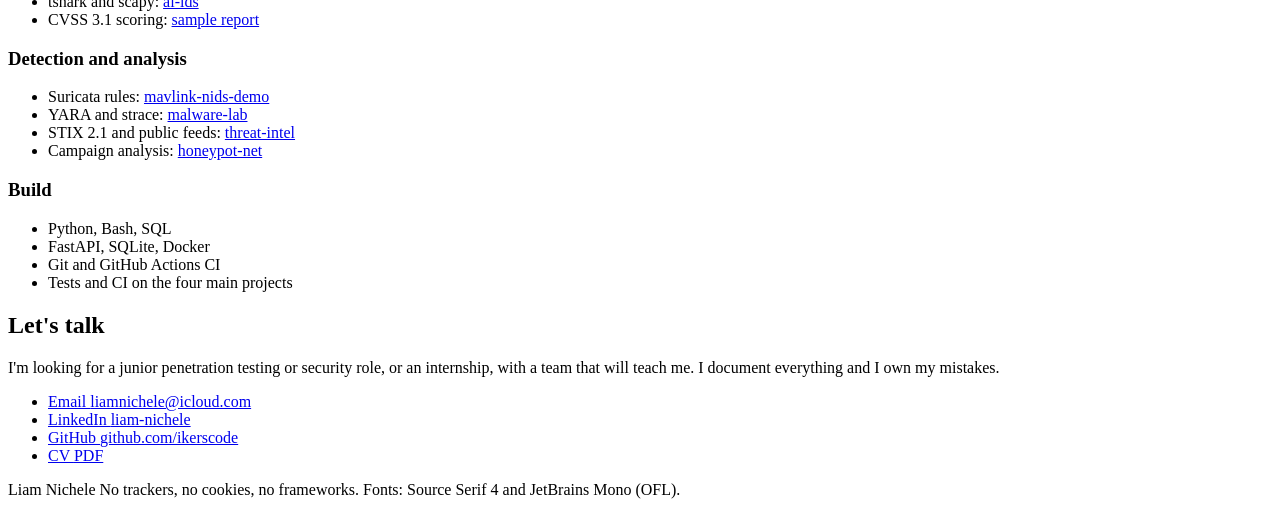
==== commit 3136c13d: "Remove hero spectrogram and slogan; label the bat-hunt illustration in How I work; drop axes; new og" ====
--- a/site-deploy/index.html
+++ b/site-deploy/index.html
@@ -56,10 +56,6 @@
       <a class="btn primary" href="mailto:liamnichele@icloud.com">Email me</a>
       <a class="btn" href="/cv/Liam-Nichele-CV.pdf">Download CV (PDF)</a>
     </div>
-    <figure class="strip">
-      <canvas id="spec" role="img" aria-label="Spectrogram of a bat hunt. Calls get faster and shorter from left to right."></canvas>
-      <figcaption><span>I send a call. I read the echo.</span><button class="btn send" id="send" type="button">Send a call</button></figcaption>
-    </figure>
   </div>
 </section>
 
@@ -250,14 +246,17 @@
 <section id="method">
   <div class="wide">
     <h2>How I work</h2>
-    <p class="lead">A hunting bat changes its call as it closes in: slow, long calls while searching, faster ones on approach, then a rapid terminal buzz. That is also how I run an engagement.</p>
-    <figure class="strip">
-      <canvas id="spec2" role="img" aria-label="Spectrogram of a bat hunt in three phases: search, approach and terminal buzz."></canvas>
+    <p class="lead">I work like a hunting bat: wide and slow at first, then faster and more precise as I close in.</p>
+    <figure class="hunt">
+      <div class="hunt-top" aria-hidden="true"><span>Search</span><span>Approach</span><span>Terminal buzz</span></div>
+      <canvas id="spec2" role="img" aria-label="Illustration of a bat hunt in three phases. Search: slow, long calls. Approach: faster calls. Terminal buzz: a rapid burst."></canvas>
+      <div class="hunt-bottom" aria-hidden="true"><span>recon</span><span>enumeration</span><span>action</span></div>
+      <figcaption>I send a call. I read the echo.</figcaption>
     </figure>
     <div class="phases">
-      <div><h3>Search</h3><span class="muted">Recon and scoping</span><p>Read the scope and rules of engagement. Passive first, then active. Map what exists before touching it.</p></div>
-      <div><h3>Approach</h3><span class="muted">Enumeration and analysis</span><p>Services, versions, users, paths. Work out what is exploitable and why.</p></div>
-      <div><h3>Terminal buzz</h3><span class="muted">Action and report</span><p>Short and precise, only inside scope. Then write it up so someone else can reproduce and fix it.</p></div>
+      <p><strong>Search.</strong> Read the scope and rules of engagement. Passive first, then active. Map what exists before touching it.</p>
+      <p><strong>Approach.</strong> Services, versions, users, paths. Work out what is exploitable and why.</p>
+      <p><strong>Terminal buzz.</strong> Short and precise, only inside scope. Then write it up so someone else can reproduce and fix it.</p>
     </div>
     <div class="rules">
       <h3>Rules I work by</h3>
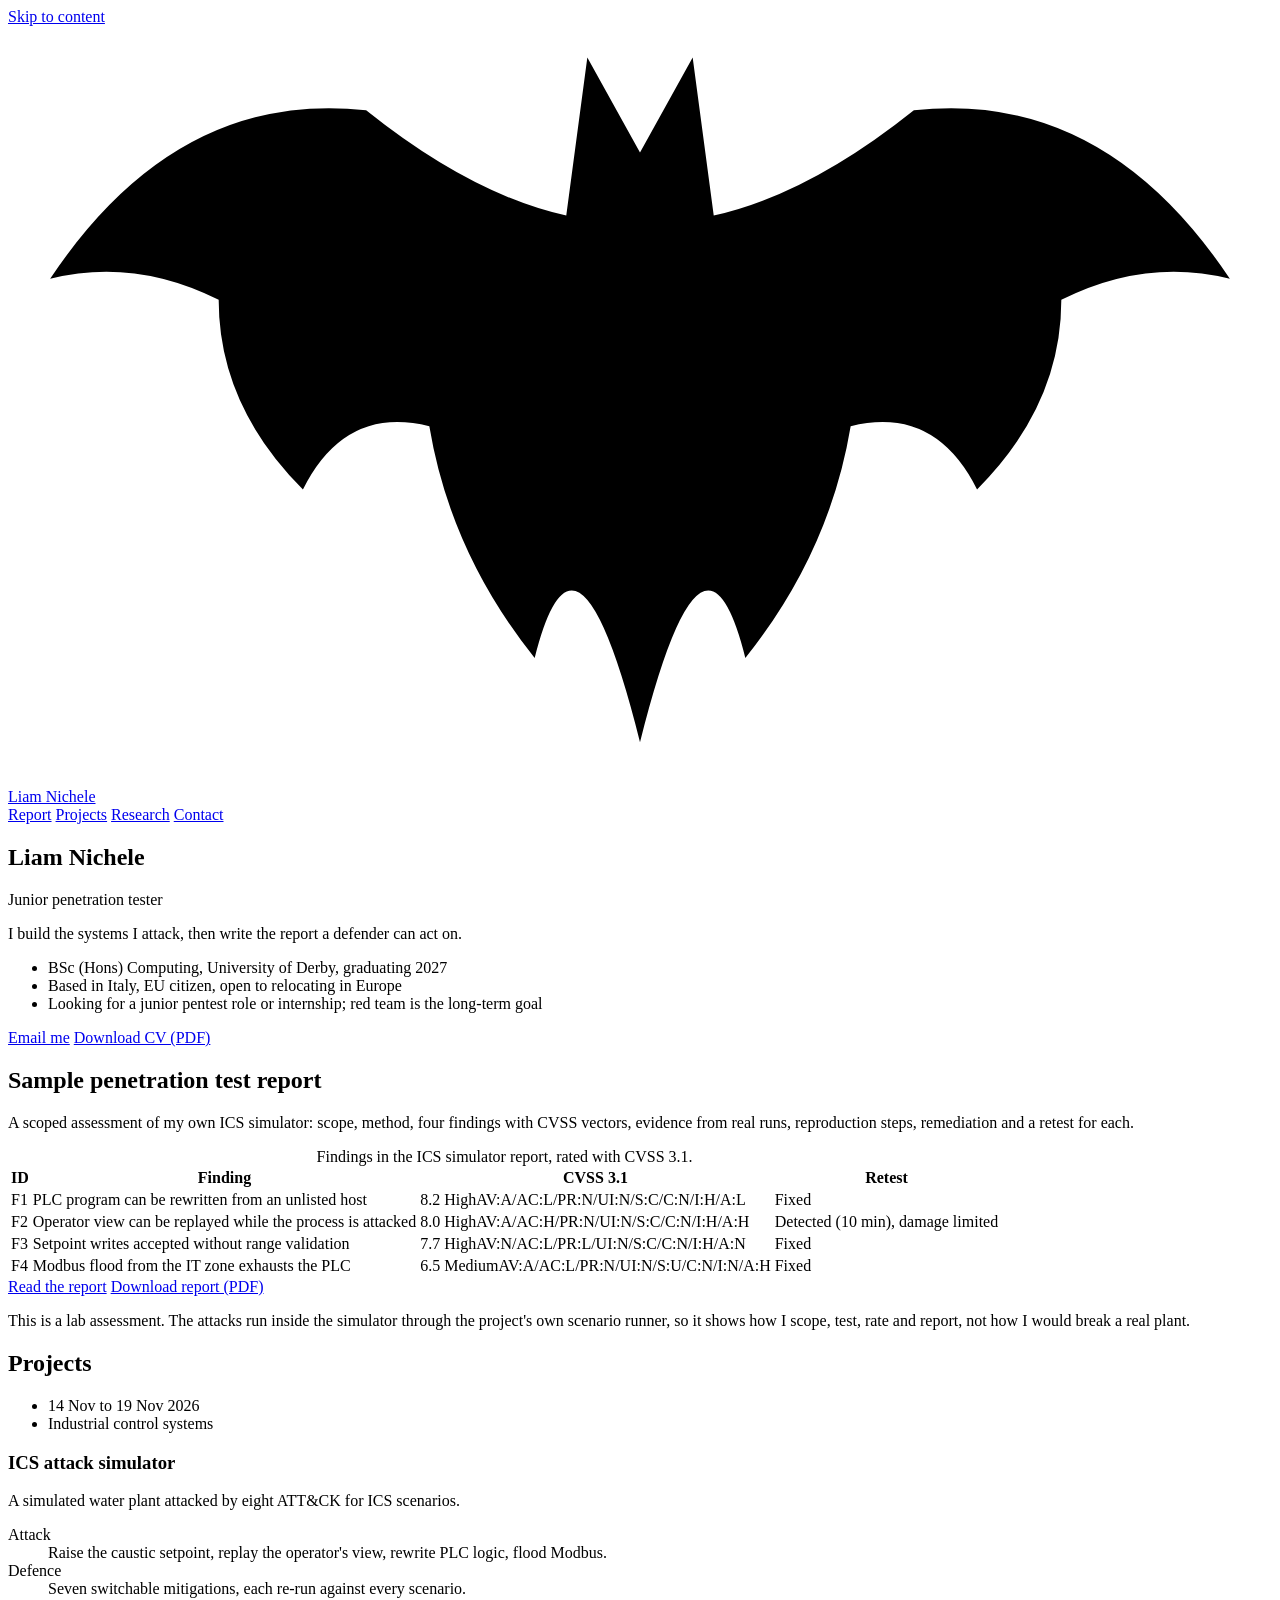
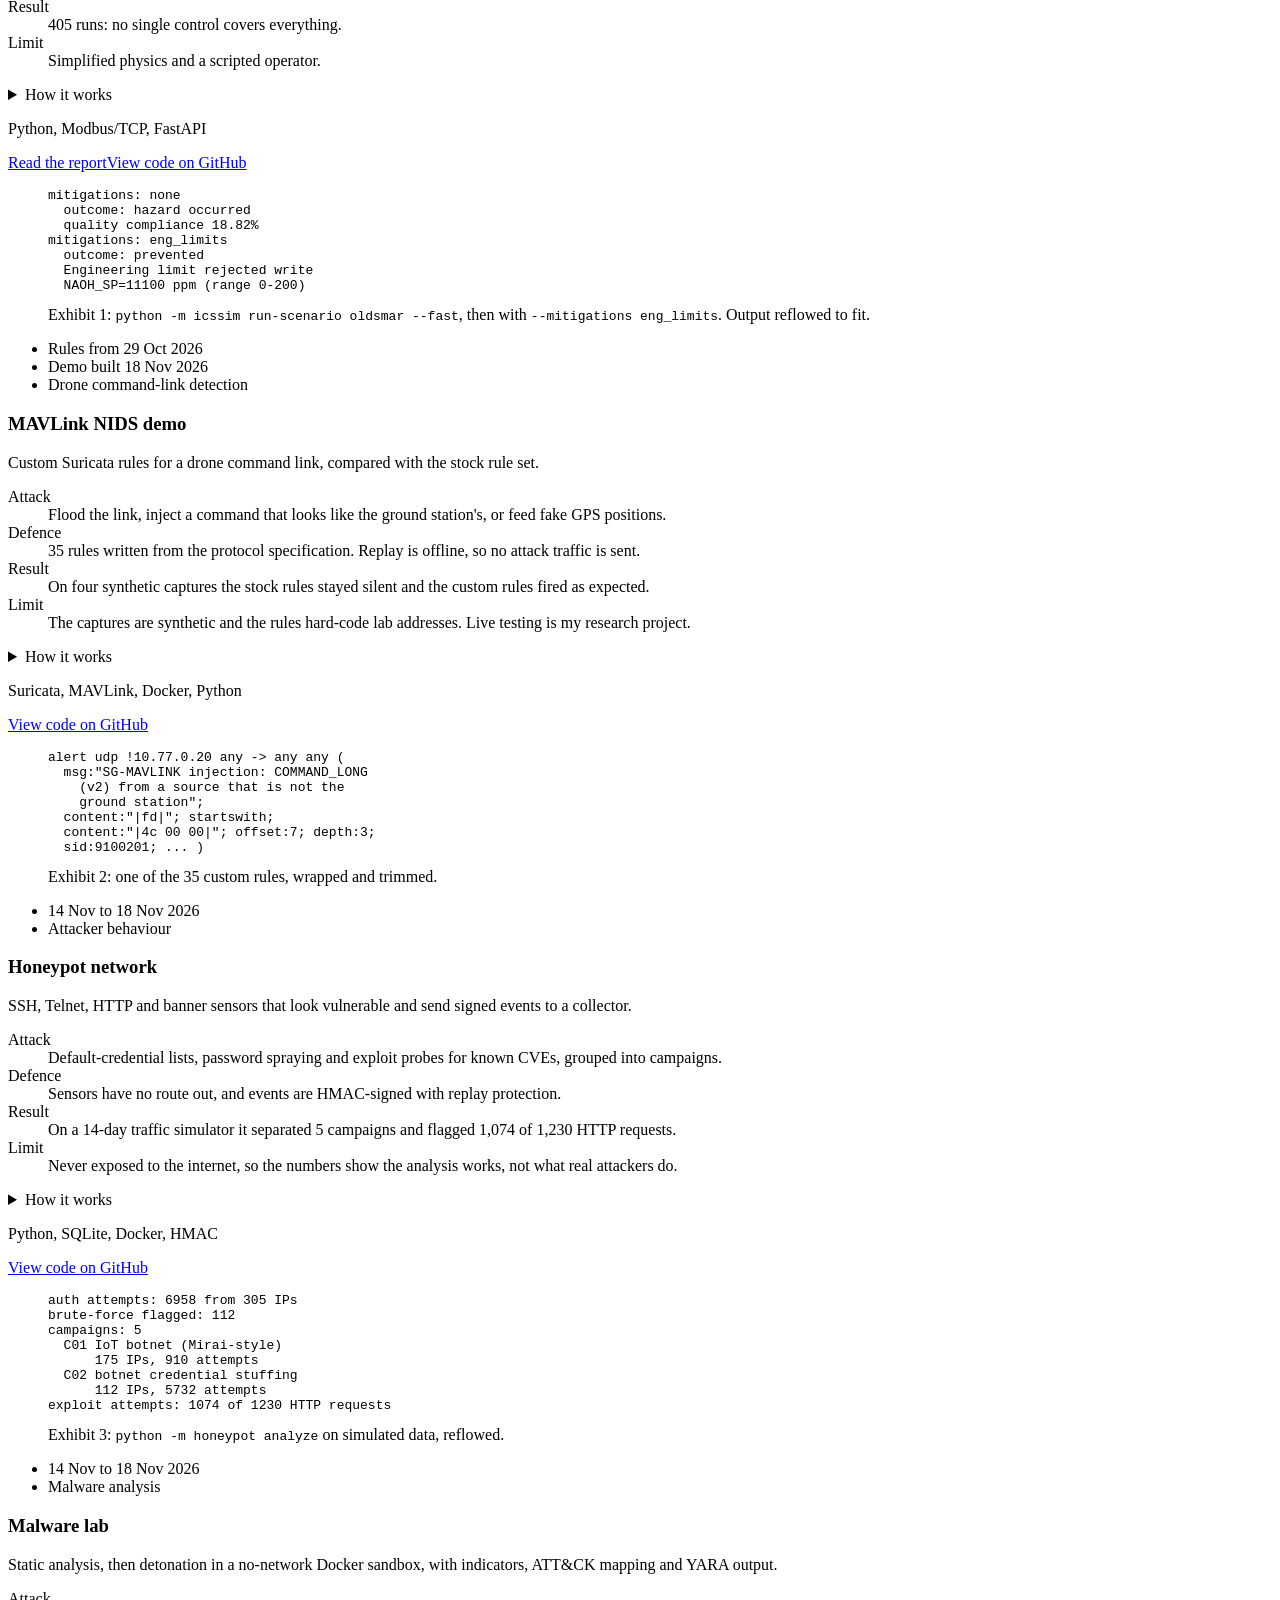
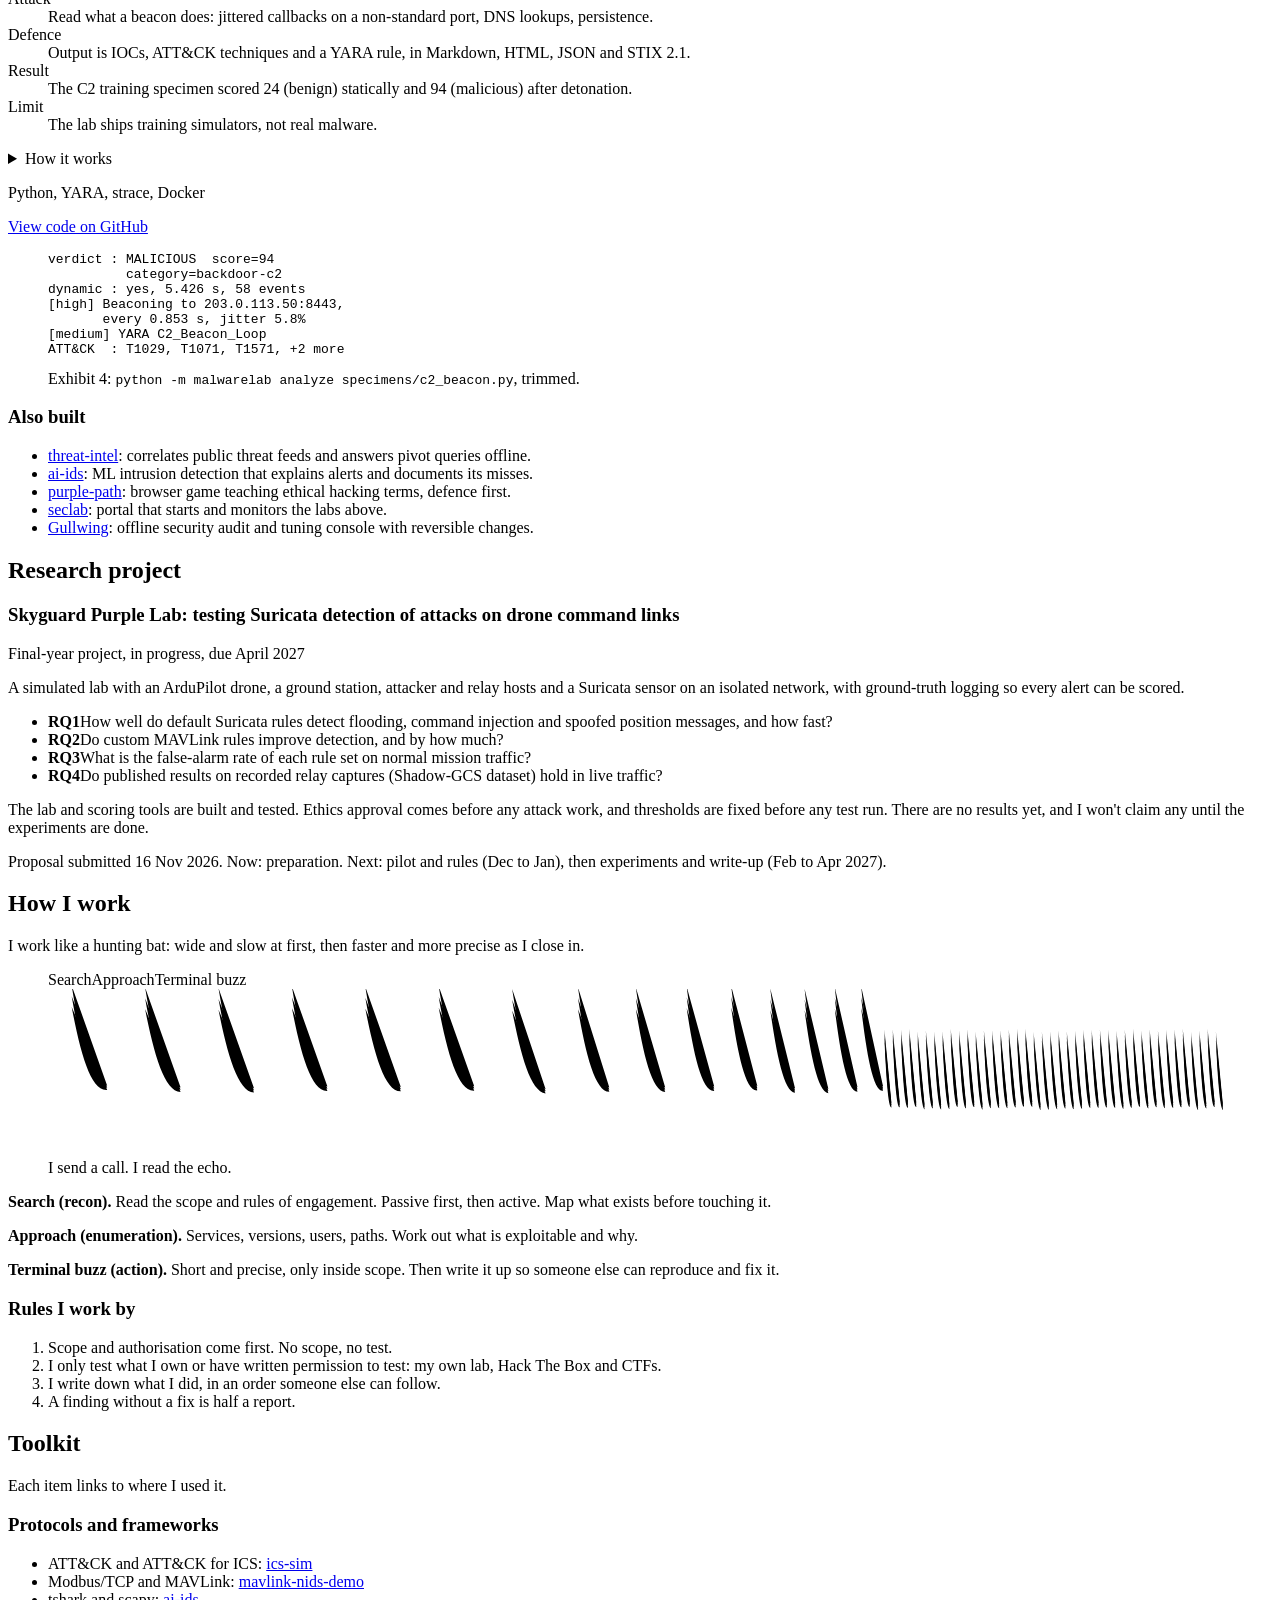
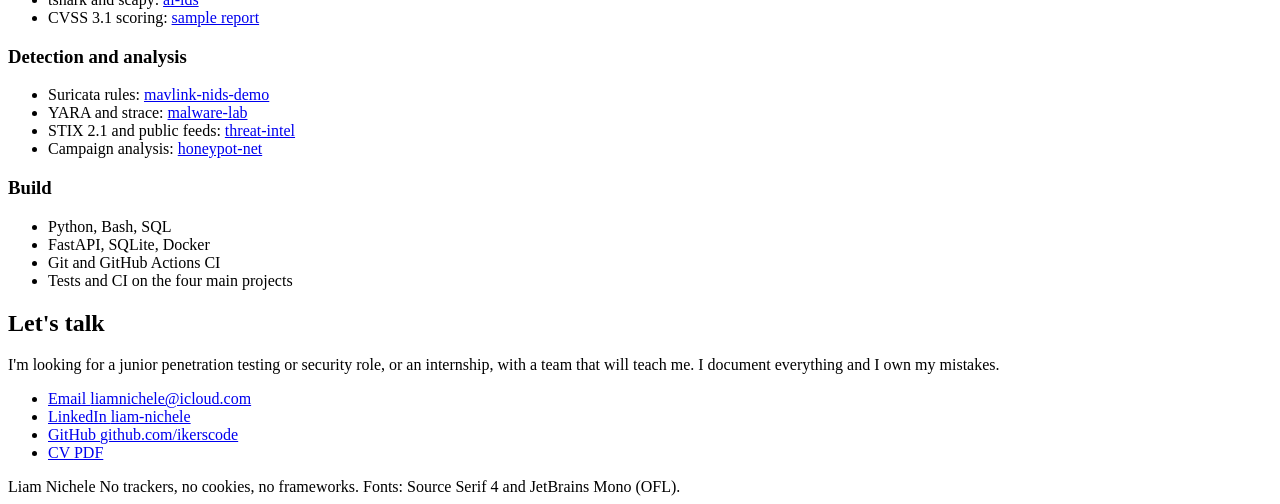
==== commit 2fe528e3: "Static SVG illustration, remove JavaScript and set script-src none, plain copy fixes, EU citizen, pr" ====
--- a/site-deploy/index.html
+++ b/site-deploy/index.html
@@ -7,7 +7,7 @@
 <meta name="theme-color" media="(prefers-color-scheme: light)" content="#F2F3EF" />
 <meta name="theme-color" media="(prefers-color-scheme: dark)" content="#121417" />
 <title>Liam Nichele, junior penetration tester</title>
-<meta name="description" content="Junior penetration tester in Italy, graduating 2027. A published sample pentest report on an ICS simulator, four attack-side security projects and drone-link intrusion detection research." />
+<meta name="description" content="Junior penetration tester in Italy, graduating 2027. A published sample pentest report on an ICS simulator, four security projects and drone-link intrusion detection research." />
 <link rel="canonical" href="https://liamnichele.ikerxen.workers.dev/" />
 <meta property="og:title" content="Liam Nichele, junior penetration tester" />
 <meta property="og:description" content="Sample pentest report, four security projects and drone-link detection research. Graduating 2027, based in Italy." />
@@ -20,7 +20,6 @@
 <link rel="icon" type="image/svg+xml" href="/favicon.svg" />
 <link rel="preload" href="/fonts/source-serif-4-latin-wght-normal.woff2" as="font" type="font/woff2" crossorigin />
 <link rel="stylesheet" href="/css/site.css" />
-<script src="/js/site.js" defer></script>
 </head>
 <body>
 <a class="skip" href="#main">Skip to content</a>
@@ -49,7 +48,7 @@
     <p class="line">I build the systems I attack, then write the report a defender can act on.</p>
     <ul class="facts">
       <li>BSc (Hons) Computing, University of Derby, graduating 2027</li>
-      <li>Based in Italy, open to relocating in Europe</li>
+      <li>Based in Italy, EU citizen, open to relocating in Europe</li>
       <li>Looking for a junior pentest role or internship; red team is the long-term goal</li>
     </ul>
     <div class="actions">
@@ -81,7 +80,7 @@
     </div>
     <div class="after">
       <a class="btn primary" href="/reports/ics-sim.html">Read the report</a>
-      <a class="btn" href="/reports/ics-sim.pdf">Download PDF</a>
+      <a class="btn" href="/reports/ics-sim.pdf">Download report (PDF)</a>
     </div>
     <p class="note">This is a lab assessment. The attacks run inside the simulator through the project's own scenario runner, so it shows how I scope, test, rate and report, not how I would break a real plant.</p>
   </div>
@@ -249,14 +248,18 @@
     <p class="lead">I work like a hunting bat: wide and slow at first, then faster and more precise as I close in.</p>
     <figure class="hunt">
       <div class="hunt-top" aria-hidden="true"><span>Search</span><span>Approach</span><span>Terminal buzz</span></div>
-      <canvas id="spec2" role="img" aria-label="Illustration of a bat hunt in three phases. Search: slow, long calls. Approach: faster calls. Terminal buzz: a rapid burst."></canvas>
-      <div class="hunt-bottom" aria-hidden="true"><span>recon</span><span>enumeration</span><span>action</span></div>
+      <svg class="spec" viewBox="0 0 1000 140" preserveAspectRatio="none" role="img" aria-label="Illustration of a bat hunt in three phases. Search: slow, long calls. Approach: faster calls. Terminal buzz: a rapid burst.">
+    <line class="b" x1="340" y1="0" x2="340" y2="140"/><line class="b" x1="700" y1="0" x2="700" y2="140"/>
+    <path class="l0" d="M20.0 15.3C27.5 55.3 36.5 86.8 50.0 85.3M82.0 16.9C89.5 55.3 98.5 86.8 112.0 86.9M144.0 17.5C151.5 55.3 160.5 86.8 174.0 87.5M206.0 16.1C213.5 55.3 222.5 86.8 236.0 86.1M268.0 16.4C275.5 55.3 284.5 86.8 298.0 86.4M330.0 15.9C337.5 55.3 346.5 86.8 360.0 85.9M392.0 18.2C399.1 55.3 407.5 86.8 420.3 88.2M447.6 16.8C454.2 55.3 462.2 86.8 474.1 86.8M496.5 16.9C502.7 55.3 510.1 86.8 521.3 86.9M539.4 16.1C545.2 55.3 552.2 86.8 562.7 86.1M577.0 15.6C582.5 55.3 589.2 86.8 599.1 85.6M610.0 17.7C615.3 55.3 621.6 86.8 631.0 87.7M639.0 18.0C644.0 55.3 650.0 86.8 659.1 88.0M664.5 16.7C669.3 55.3 675.0 86.8 683.7 86.7M686.8 16.0C691.4 55.3 697.0 86.8 705.3 86.0M706.4 41.2C707.9 74.3 709.7 100.8 712.4 100.0M713.4 41.1C714.9 74.3 716.7 100.8 719.4 99.9M720.4 41.5C721.9 74.3 723.7 100.8 726.4 100.3M727.4 40.8C728.9 74.3 730.7 100.8 733.4 99.6M734.4 42.9C735.9 74.3 737.7 100.8 740.4 101.7M741.4 42.1C742.9 74.3 744.7 100.8 747.4 100.9M748.4 43.0C749.9 74.3 751.7 100.8 754.4 101.8M755.4 42.7C756.9 74.3 758.7 100.8 761.4 101.5M762.4 40.7C763.9 74.3 765.7 100.8 768.4 99.5M769.4 42.1C770.9 74.3 772.7 100.8 775.4 100.9M776.4 40.9C777.9 74.3 779.7 100.8 782.4 99.7M783.4 43.1C784.9 74.3 786.7 100.8 789.4 101.9M790.4 41.9C791.9 74.3 793.7 100.8 796.4 100.7M797.4 41.9C798.9 74.3 800.7 100.8 803.4 100.7M804.4 41.9C805.9 74.3 807.7 100.8 810.4 100.7M811.4 41.2C812.9 74.3 814.7 100.8 817.4 100.0M818.4 40.5C819.9 74.3 821.7 100.8 824.4 99.3M825.4 40.6C826.9 74.3 828.7 100.8 831.4 99.4M832.4 43.5C833.9 74.3 835.7 100.8 838.4 102.3M839.4 43.2C840.9 74.3 842.7 100.8 845.4 102.0M846.4 42.9C847.9 74.3 849.7 100.8 852.4 101.7M853.4 42.2C854.9 74.3 856.7 100.8 859.4 101.0M860.4 42.8C861.9 74.3 863.7 100.8 866.4 101.6M867.4 42.4C868.9 74.3 870.7 100.8 873.4 101.2M874.4 41.5C875.9 74.3 877.7 100.8 880.4 100.3M881.4 41.6C882.9 74.3 884.7 100.8 887.4 100.4M888.4 41.3C889.9 74.3 891.7 100.8 894.4 100.1M895.4 41.6C896.9 74.3 898.7 100.8 901.4 100.4M902.4 42.4C903.9 74.3 905.7 100.8 908.4 101.2M909.4 41.6C910.9 74.3 912.7 100.8 915.4 100.4M916.4 40.7C917.9 74.3 919.7 100.8 922.4 99.5M923.4 42.1C924.9 74.3 926.7 100.8 929.4 100.9M930.4 41.0C931.9 74.3 933.7 100.8 936.4 99.8M937.4 41.9C938.9 74.3 940.7 100.8 943.4 100.7M944.4 41.5C945.9 74.3 947.7 100.8 950.4 100.3M951.4 41.1C952.9 74.3 954.7 100.8 957.4 99.9M958.4 40.7C959.9 74.3 961.7 100.8 964.4 99.5M965.4 43.5C966.9 74.3 968.7 100.8 971.4 102.3M972.4 42.1C973.9 74.3 975.7 100.8 978.4 100.9M979.4 40.8C980.9 74.3 982.7 100.8 985.4 99.6M986.4 43.5C987.9 74.3 989.7 100.8 992.4 102.3"/>
+    <path class="l1" d="M20.0 6.2C27.5 49.8 36.5 83.2 50.0 83.5M82.0 7.8C89.5 49.8 98.5 83.2 112.0 85.1M144.0 8.4C151.5 49.8 160.5 83.2 174.0 85.7M206.0 7.0C213.5 49.8 222.5 83.2 236.0 84.3M268.0 7.3C275.5 49.8 284.5 83.2 298.0 84.6M330.0 6.8C337.5 49.8 346.5 83.2 360.0 84.1M392.0 9.1C399.1 49.8 407.5 83.2 420.3 86.4M447.6 7.7C454.2 49.8 462.2 83.2 474.1 85.0M496.5 7.8C502.7 49.8 510.1 83.2 521.3 85.1M539.4 7.0C545.2 49.8 552.2 83.2 562.7 84.3M577.0 6.5C582.5 49.8 589.2 83.2 599.1 83.8M610.0 8.6C615.3 49.8 621.6 83.2 631.0 85.9M639.0 8.9C644.0 49.8 650.0 83.2 659.1 86.2M664.5 7.6C669.3 49.8 675.0 83.2 683.7 84.8M686.8 6.9C691.4 49.8 697.0 83.2 705.3 84.2M706.4 37.6C707.9 68.9 709.7 97.2 712.4 98.2M713.4 37.4C714.9 68.9 716.7 97.2 719.4 98.0M720.4 37.8C721.9 68.9 723.7 97.2 726.4 98.4M727.4 37.2C728.9 68.9 730.7 97.2 733.4 97.8M734.4 39.3C735.9 68.9 737.7 97.2 740.4 99.9M741.4 38.5C742.9 68.9 744.7 97.2 747.4 99.1M748.4 39.4C749.9 68.9 751.7 97.2 754.4 100.0M755.4 39.1C756.9 68.9 758.7 97.2 761.4 99.7M762.4 37.1C763.9 68.9 765.7 97.2 768.4 97.7M769.4 38.5C770.9 68.9 772.7 97.2 775.4 99.1M776.4 37.3C777.9 68.9 779.7 97.2 782.4 97.9M783.4 39.4C784.9 68.9 786.7 97.2 789.4 100.1M790.4 38.3C791.9 68.9 793.7 97.2 796.4 98.9M797.4 38.3C798.9 68.9 800.7 97.2 803.4 98.9M804.4 38.2C805.9 68.9 807.7 97.2 810.4 98.8M811.4 37.6C812.9 68.9 814.7 97.2 817.4 98.2M818.4 36.9C819.9 68.9 821.7 97.2 824.4 97.5M825.4 36.9C826.9 68.9 828.7 97.2 831.4 97.5M832.4 39.8C833.9 68.9 835.7 97.2 838.4 100.5M839.4 39.6C840.9 68.9 842.7 97.2 845.4 100.2M846.4 39.2C847.9 68.9 849.7 97.2 852.4 99.8M853.4 38.6C854.9 68.9 856.7 97.2 859.4 99.2M860.4 39.2C861.9 68.9 863.7 97.2 866.4 99.8M867.4 38.7C868.9 68.9 870.7 97.2 873.4 99.4M874.4 37.9C875.9 68.9 877.7 97.2 880.4 98.5M881.4 38.0C882.9 68.9 884.7 97.2 887.4 98.6M888.4 37.7C889.9 68.9 891.7 97.2 894.4 98.3M895.4 37.9C896.9 68.9 898.7 97.2 901.4 98.5M902.4 38.8C903.9 68.9 905.7 97.2 908.4 99.4M909.4 38.0C910.9 68.9 912.7 97.2 915.4 98.6M916.4 37.0C917.9 68.9 919.7 97.2 922.4 97.6M923.4 38.4C924.9 68.9 926.7 97.2 929.4 99.1M930.4 37.3C931.9 68.9 933.7 97.2 936.4 98.0M937.4 38.2C938.9 68.9 940.7 97.2 943.4 98.8M944.4 37.8C945.9 68.9 947.7 97.2 950.4 98.5M951.4 37.4C952.9 68.9 954.7 97.2 957.4 98.1M958.4 37.1C959.9 68.9 961.7 97.2 964.4 97.7M965.4 39.8C966.9 68.9 968.7 97.2 971.4 100.4M972.4 38.5C973.9 68.9 975.7 97.2 978.4 99.1M979.4 37.1C980.9 68.9 982.7 97.2 985.4 97.7M986.4 39.8C987.9 68.9 989.7 97.2 992.4 100.5"/>
+    <path class="l2" d="M20.0 -2.9C27.5 44.4 36.5 79.5 50.0 81.7M82.0 -1.3C89.5 44.4 98.5 79.5 112.0 83.2M144.0 -0.7C151.5 44.4 160.5 79.5 174.0 83.9M206.0 -2.1C213.5 44.4 222.5 79.5 236.0 82.4M268.0 -1.8C275.5 44.4 284.5 79.5 298.0 82.8M330.0 -2.3C337.5 44.4 346.5 79.5 360.0 82.2M392.0 0.0C399.1 44.4 407.5 79.5 420.3 84.6M447.6 -1.4C454.2 44.4 462.2 79.5 474.1 83.2M496.5 -1.3C502.7 44.4 510.1 79.5 521.3 83.3M539.4 -2.1C545.2 44.4 552.2 79.5 562.7 82.4M577.0 -2.6C582.5 44.4 589.2 79.5 599.1 82.0M610.0 -0.5C615.3 44.4 621.6 79.5 631.0 84.1M639.0 -0.2C644.0 44.4 650.0 79.5 659.1 84.4M664.5 -1.5C669.3 44.4 675.0 79.5 683.7 83.0M686.8 -2.2C691.4 44.4 697.0 79.5 705.3 82.4M706.4 34.0C707.9 63.4 709.7 93.5 712.4 96.4M713.4 33.8C714.9 63.4 716.7 93.5 719.4 96.2M720.4 34.2C721.9 63.4 723.7 93.5 726.4 96.6M727.4 33.5C728.9 63.4 730.7 93.5 733.4 96.0M734.4 35.6C735.9 63.4 737.7 93.5 740.4 98.1M741.4 34.8C742.9 63.4 744.7 93.5 747.4 97.3M748.4 35.8C749.9 63.4 751.7 93.5 754.4 98.2M755.4 35.4C756.9 63.4 758.7 93.5 761.4 97.9M762.4 33.5C763.9 63.4 765.7 93.5 768.4 95.9M769.4 34.8C770.9 63.4 772.7 93.5 775.4 97.3M776.4 33.6C777.9 63.4 779.7 93.5 782.4 96.1M783.4 35.8C784.9 63.4 786.7 93.5 789.4 98.2M790.4 34.6C791.9 63.4 793.7 93.5 796.4 97.1M797.4 34.6C798.9 63.4 800.7 93.5 803.4 97.1M804.4 34.6C805.9 63.4 807.7 93.5 810.4 97.0M811.4 33.9C812.9 63.4 814.7 93.5 817.4 96.4M818.4 33.3C819.9 63.4 821.7 93.5 824.4 95.7M825.4 33.3C826.9 63.4 828.7 93.5 831.4 95.7M832.4 36.2C833.9 63.4 835.7 93.5 838.4 98.6M839.4 36.0C840.9 63.4 842.7 93.5 845.4 98.4M846.4 35.6C847.9 63.4 849.7 93.5 852.4 98.0M853.4 34.9C854.9 63.4 856.7 93.5 859.4 97.4M860.4 35.5C861.9 63.4 863.7 93.5 866.4 98.0M867.4 35.1C868.9 63.4 870.7 93.5 873.4 97.5M874.4 34.3C875.9 63.4 877.7 93.5 880.4 96.7M881.4 34.3C882.9 63.4 884.7 93.5 887.4 96.8M888.4 34.0C889.9 63.4 891.7 93.5 894.4 96.5M895.4 34.3C896.9 63.4 898.7 93.5 901.4 96.7M902.4 35.1C903.9 63.4 905.7 93.5 908.4 97.6M909.4 34.3C910.9 63.4 912.7 93.5 915.4 96.8M916.4 33.4C917.9 63.4 919.7 93.5 922.4 95.8M923.4 34.8C924.9 63.4 926.7 93.5 929.4 97.2M930.4 33.7C931.9 63.4 933.7 93.5 936.4 96.1M937.4 34.6C938.9 63.4 940.7 93.5 943.4 97.0M944.4 34.2C945.9 63.4 947.7 93.5 950.4 96.6M951.4 33.8C952.9 63.4 954.7 93.5 957.4 96.2M958.4 33.4C959.9 63.4 961.7 93.5 964.4 95.9M965.4 36.2C966.9 63.4 968.7 93.5 971.4 98.6M972.4 34.9C973.9 63.4 975.7 93.5 978.4 97.3M979.4 33.5C980.9 63.4 982.7 93.5 985.4 95.9M986.4 36.2C987.9 63.4 989.7 93.5 992.4 98.6"/>
+  </svg>
       <figcaption>I send a call. I read the echo.</figcaption>
     </figure>
     <div class="phases">
-      <p><strong>Search.</strong> Read the scope and rules of engagement. Passive first, then active. Map what exists before touching it.</p>
-      <p><strong>Approach.</strong> Services, versions, users, paths. Work out what is exploitable and why.</p>
-      <p><strong>Terminal buzz.</strong> Short and precise, only inside scope. Then write it up so someone else can reproduce and fix it.</p>
+      <p><strong>Search (recon).</strong> Read the scope and rules of engagement. Passive first, then active. Map what exists before touching it.</p>
+      <p><strong>Approach (enumeration).</strong> Services, versions, users, paths. Work out what is exploitable and why.</p>
+      <p><strong>Terminal buzz (action).</strong> Short and precise, only inside scope. Then write it up so someone else can reproduce and fix it.</p>
     </div>
     <div class="rules">
       <h3>Rules I work by</h3>
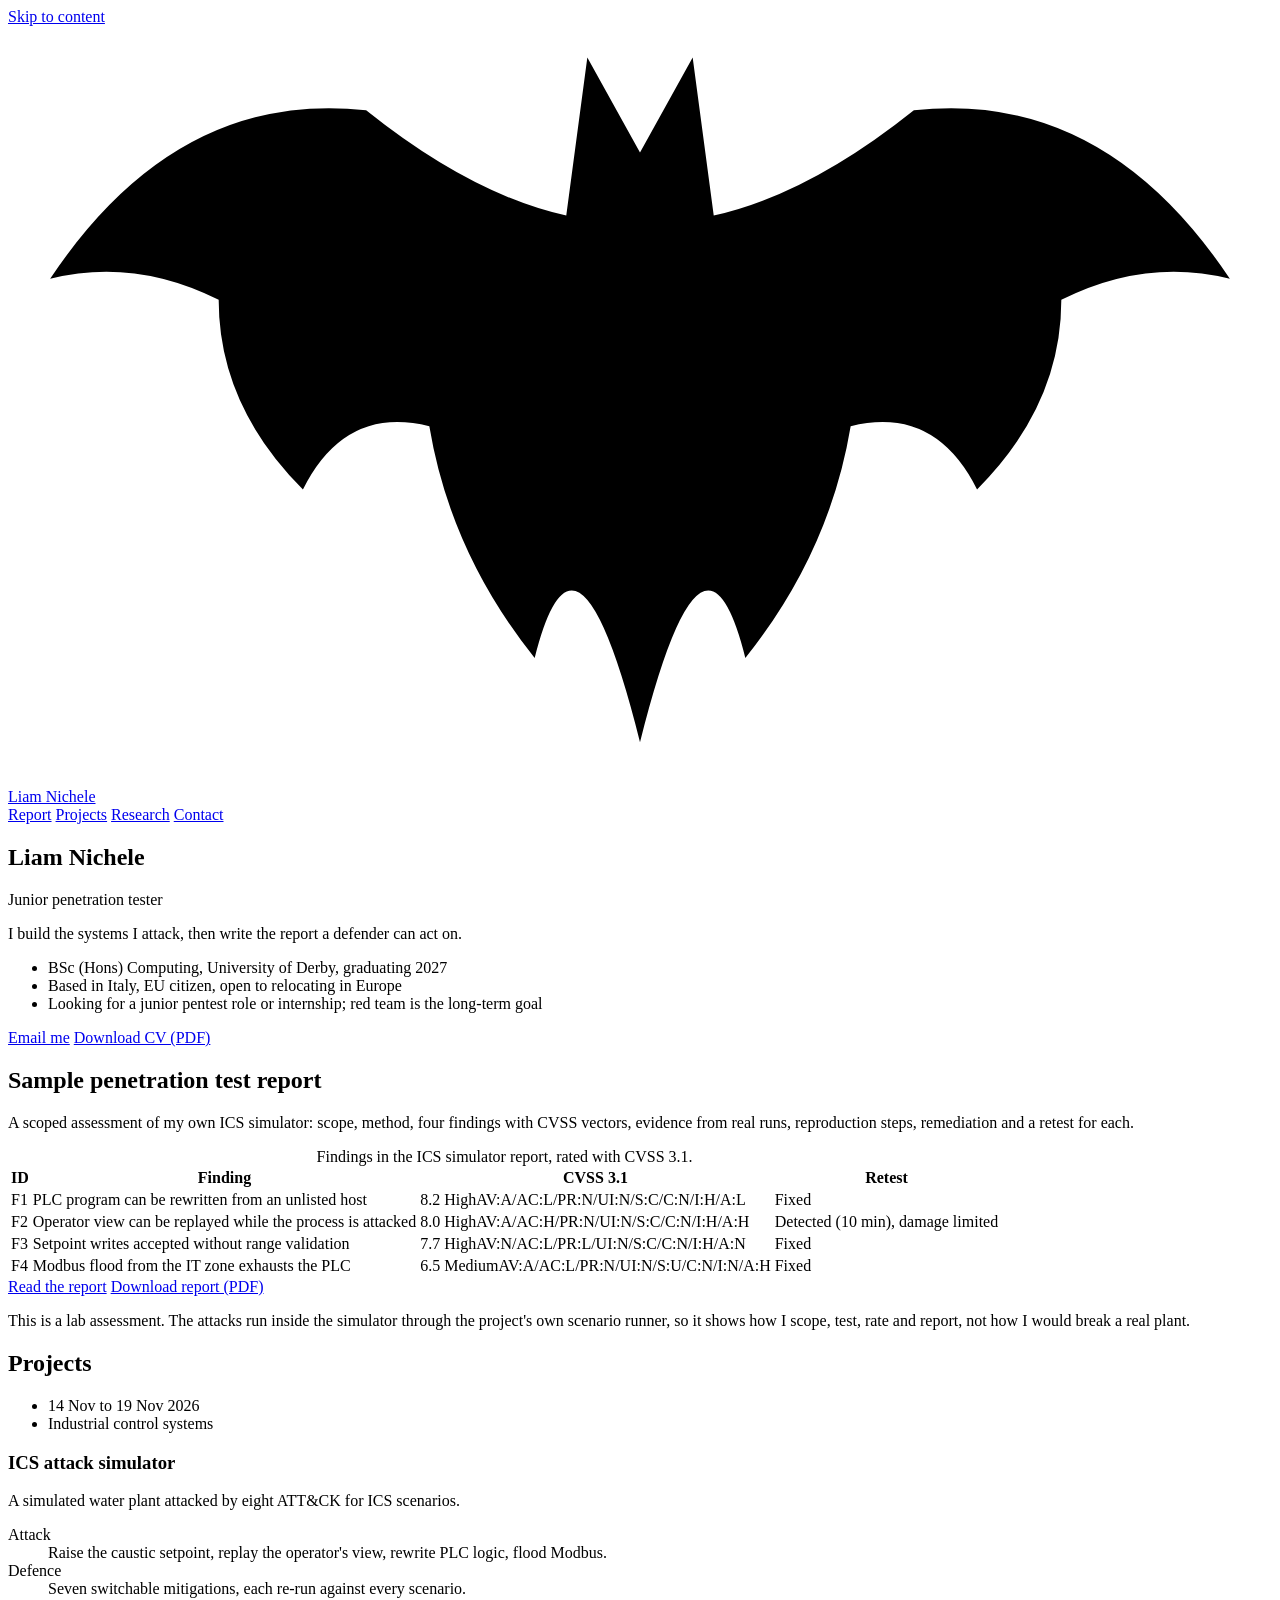
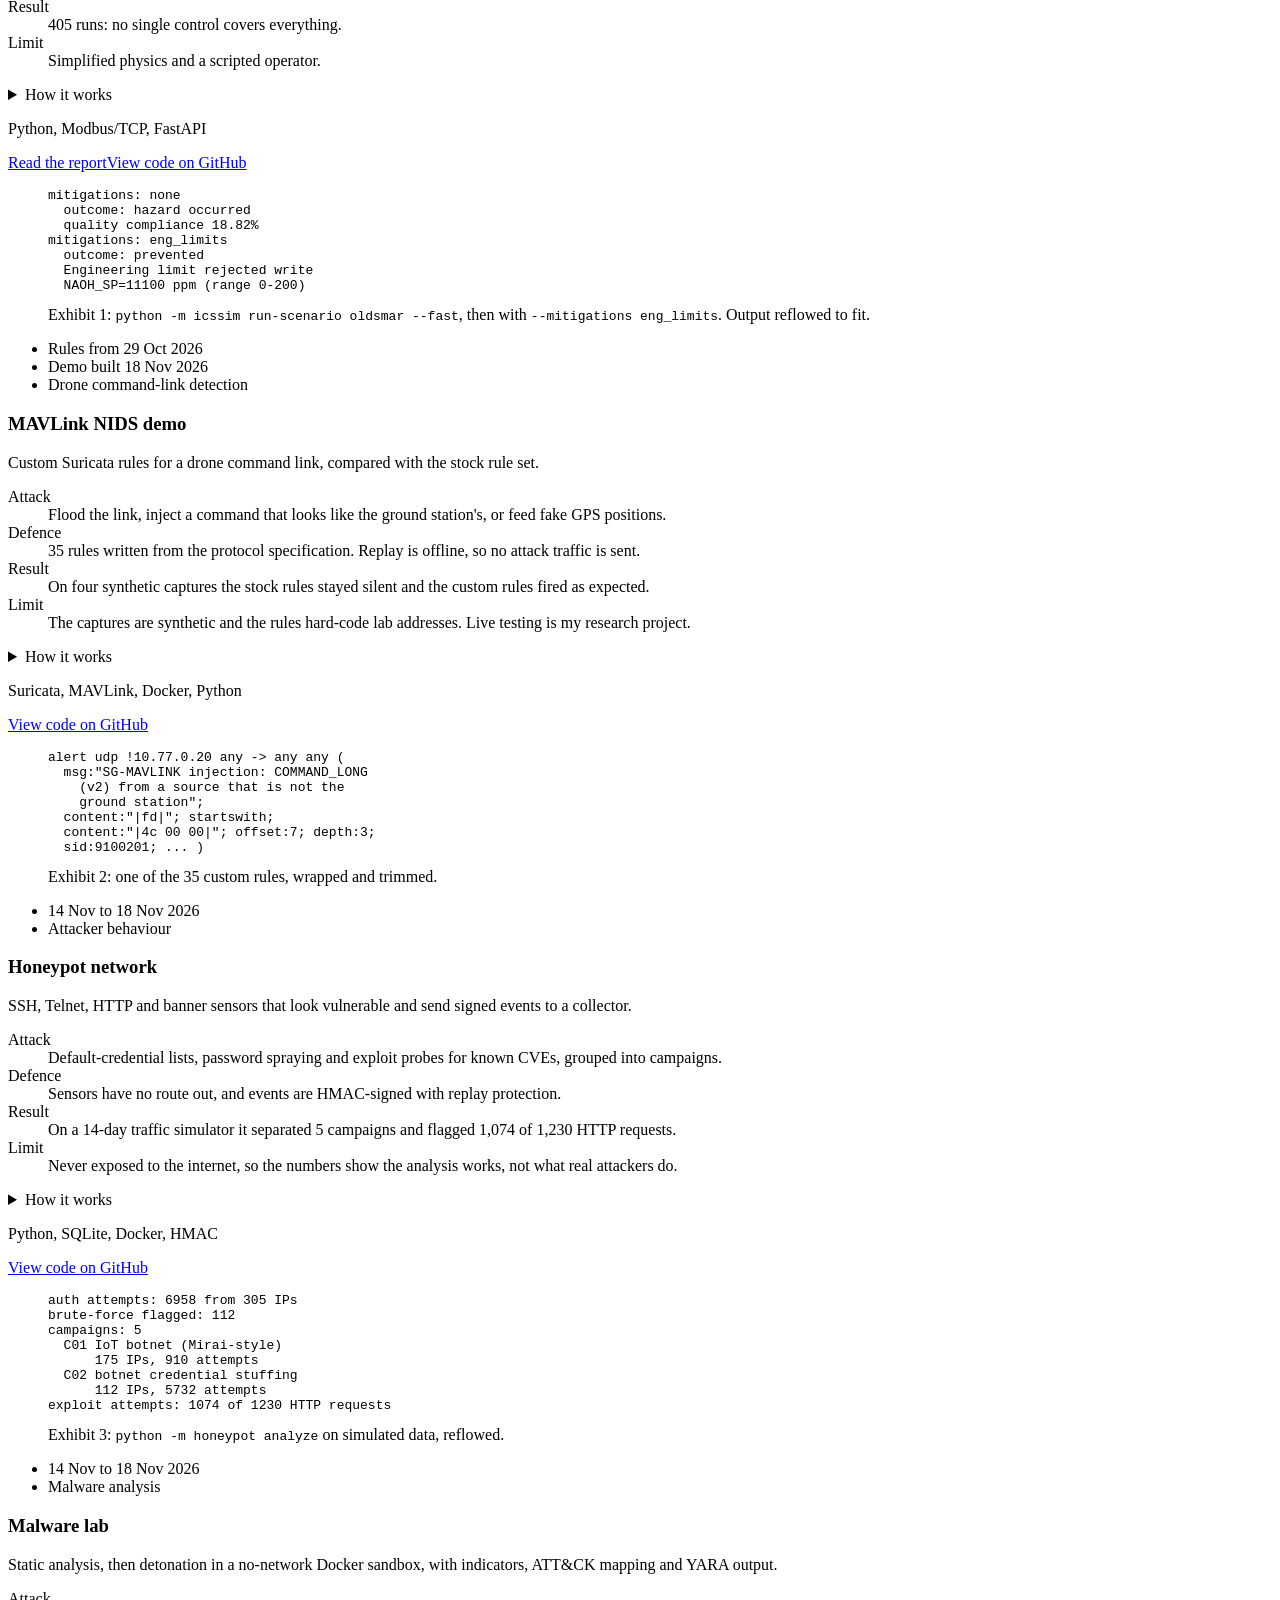
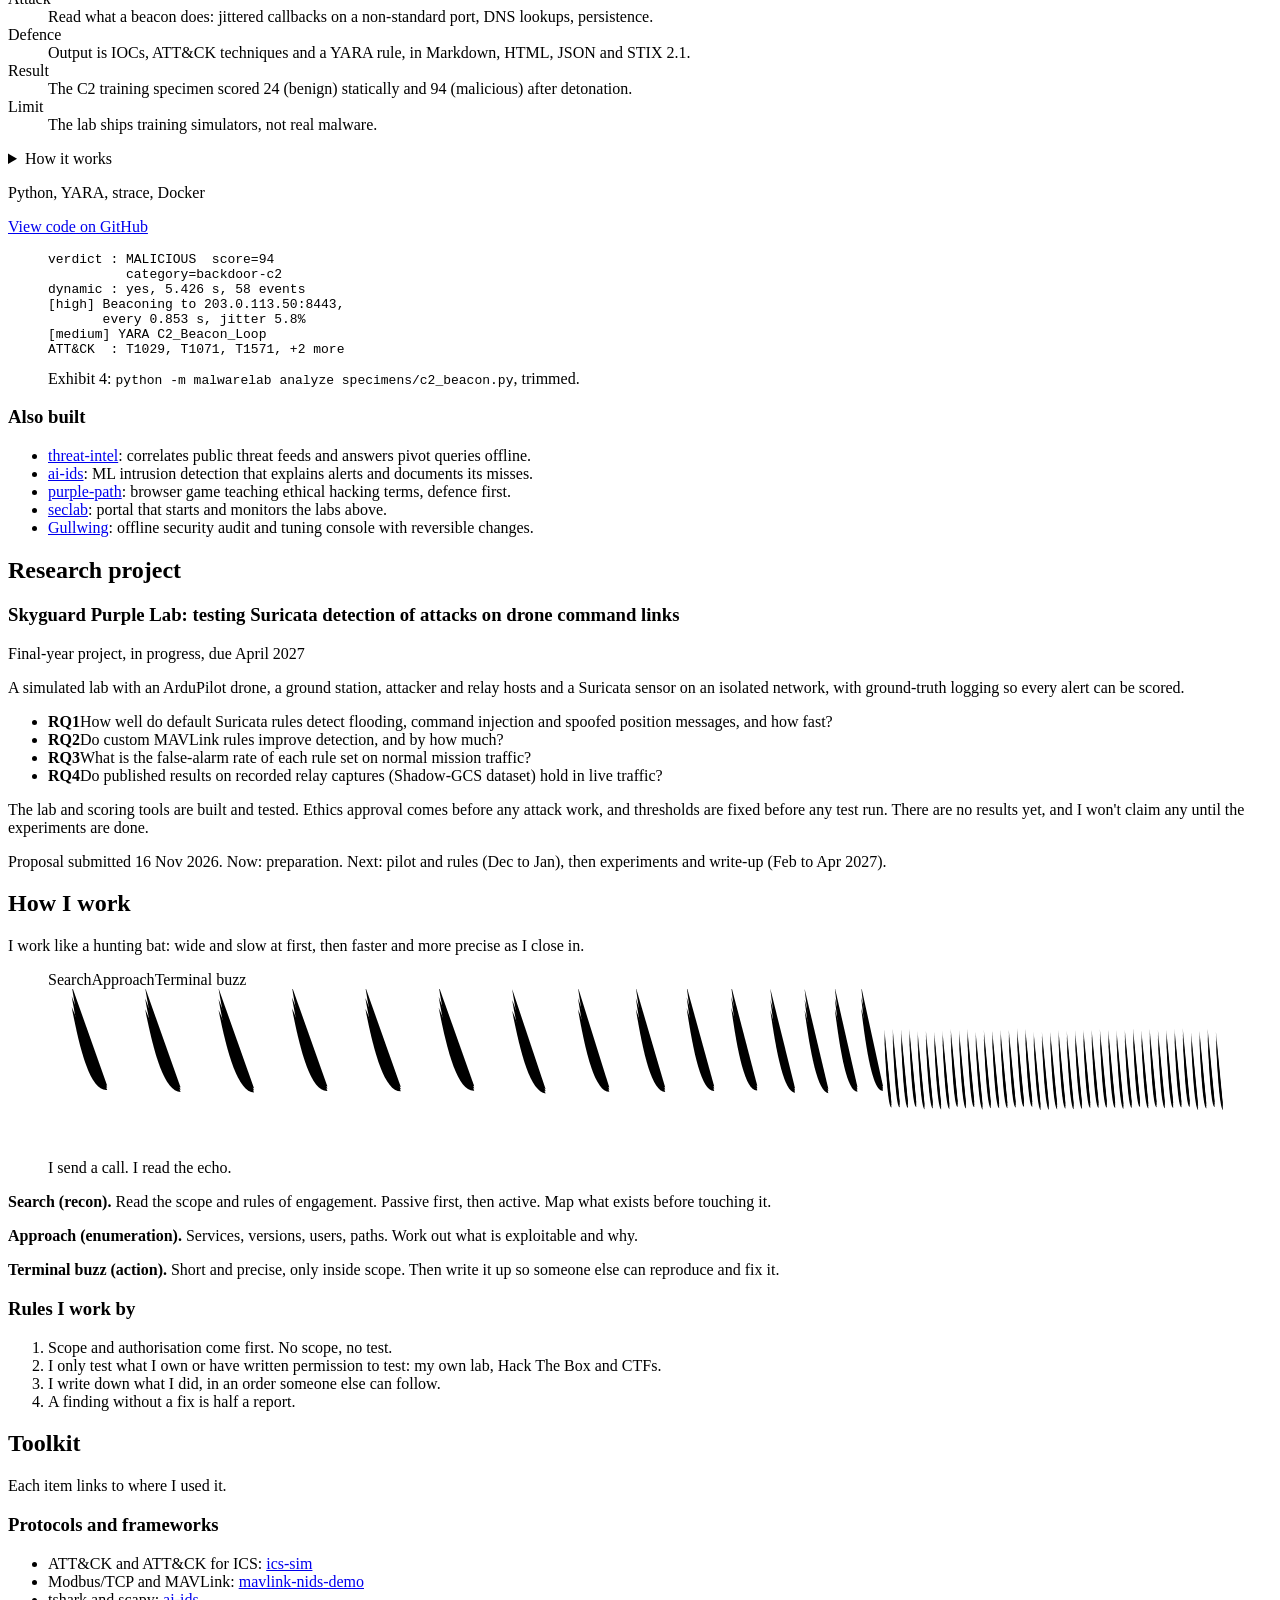
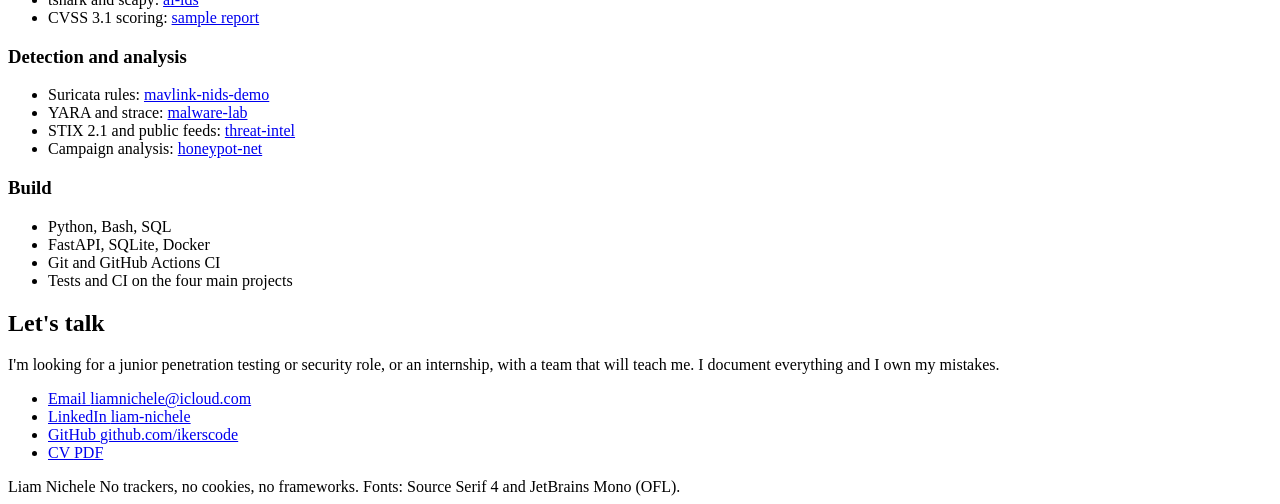
==== commit 5d288600: "Animate the bat-hunt illustration with CSS only" ====
--- a/site-deploy/index.html
+++ b/site-deploy/index.html
@@ -248,11 +248,64 @@
     <p class="lead">I work like a hunting bat: wide and slow at first, then faster and more precise as I close in.</p>
     <figure class="hunt">
       <div class="hunt-top" aria-hidden="true"><span>Search</span><span>Approach</span><span>Terminal buzz</span></div>
-      <svg class="spec" viewBox="0 0 1000 140" preserveAspectRatio="none" role="img" aria-label="Illustration of a bat hunt in three phases. Search: slow, long calls. Approach: faster calls. Terminal buzz: a rapid burst.">
+      <svg class="spec" viewBox="0 0 1000 140" preserveAspectRatio="none" role="img" aria-label="Animated illustration of a bat hunt in three phases. Search: slow, long calls. Approach: faster calls. Terminal buzz: a rapid burst.">
     <line class="b" x1="340" y1="0" x2="340" y2="140"/><line class="b" x1="700" y1="0" x2="700" y2="140"/>
-    <path class="l0" d="M20.0 15.3C27.5 55.3 36.5 86.8 50.0 85.3M82.0 16.9C89.5 55.3 98.5 86.8 112.0 86.9M144.0 17.5C151.5 55.3 160.5 86.8 174.0 87.5M206.0 16.1C213.5 55.3 222.5 86.8 236.0 86.1M268.0 16.4C275.5 55.3 284.5 86.8 298.0 86.4M330.0 15.9C337.5 55.3 346.5 86.8 360.0 85.9M392.0 18.2C399.1 55.3 407.5 86.8 420.3 88.2M447.6 16.8C454.2 55.3 462.2 86.8 474.1 86.8M496.5 16.9C502.7 55.3 510.1 86.8 521.3 86.9M539.4 16.1C545.2 55.3 552.2 86.8 562.7 86.1M577.0 15.6C582.5 55.3 589.2 86.8 599.1 85.6M610.0 17.7C615.3 55.3 621.6 86.8 631.0 87.7M639.0 18.0C644.0 55.3 650.0 86.8 659.1 88.0M664.5 16.7C669.3 55.3 675.0 86.8 683.7 86.7M686.8 16.0C691.4 55.3 697.0 86.8 705.3 86.0M706.4 41.2C707.9 74.3 709.7 100.8 712.4 100.0M713.4 41.1C714.9 74.3 716.7 100.8 719.4 99.9M720.4 41.5C721.9 74.3 723.7 100.8 726.4 100.3M727.4 40.8C728.9 74.3 730.7 100.8 733.4 99.6M734.4 42.9C735.9 74.3 737.7 100.8 740.4 101.7M741.4 42.1C742.9 74.3 744.7 100.8 747.4 100.9M748.4 43.0C749.9 74.3 751.7 100.8 754.4 101.8M755.4 42.7C756.9 74.3 758.7 100.8 761.4 101.5M762.4 40.7C763.9 74.3 765.7 100.8 768.4 99.5M769.4 42.1C770.9 74.3 772.7 100.8 775.4 100.9M776.4 40.9C777.9 74.3 779.7 100.8 782.4 99.7M783.4 43.1C784.9 74.3 786.7 100.8 789.4 101.9M790.4 41.9C791.9 74.3 793.7 100.8 796.4 100.7M797.4 41.9C798.9 74.3 800.7 100.8 803.4 100.7M804.4 41.9C805.9 74.3 807.7 100.8 810.4 100.7M811.4 41.2C812.9 74.3 814.7 100.8 817.4 100.0M818.4 40.5C819.9 74.3 821.7 100.8 824.4 99.3M825.4 40.6C826.9 74.3 828.7 100.8 831.4 99.4M832.4 43.5C833.9 74.3 835.7 100.8 838.4 102.3M839.4 43.2C840.9 74.3 842.7 100.8 845.4 102.0M846.4 42.9C847.9 74.3 849.7 100.8 852.4 101.7M853.4 42.2C854.9 74.3 856.7 100.8 859.4 101.0M860.4 42.8C861.9 74.3 863.7 100.8 866.4 101.6M867.4 42.4C868.9 74.3 870.7 100.8 873.4 101.2M874.4 41.5C875.9 74.3 877.7 100.8 880.4 100.3M881.4 41.6C882.9 74.3 884.7 100.8 887.4 100.4M888.4 41.3C889.9 74.3 891.7 100.8 894.4 100.1M895.4 41.6C896.9 74.3 898.7 100.8 901.4 100.4M902.4 42.4C903.9 74.3 905.7 100.8 908.4 101.2M909.4 41.6C910.9 74.3 912.7 100.8 915.4 100.4M916.4 40.7C917.9 74.3 919.7 100.8 922.4 99.5M923.4 42.1C924.9 74.3 926.7 100.8 929.4 100.9M930.4 41.0C931.9 74.3 933.7 100.8 936.4 99.8M937.4 41.9C938.9 74.3 940.7 100.8 943.4 100.7M944.4 41.5C945.9 74.3 947.7 100.8 950.4 100.3M951.4 41.1C952.9 74.3 954.7 100.8 957.4 99.9M958.4 40.7C959.9 74.3 961.7 100.8 964.4 99.5M965.4 43.5C966.9 74.3 968.7 100.8 971.4 102.3M972.4 42.1C973.9 74.3 975.7 100.8 978.4 100.9M979.4 40.8C980.9 74.3 982.7 100.8 985.4 99.6M986.4 43.5C987.9 74.3 989.7 100.8 992.4 102.3"/>
-    <path class="l1" d="M20.0 6.2C27.5 49.8 36.5 83.2 50.0 83.5M82.0 7.8C89.5 49.8 98.5 83.2 112.0 85.1M144.0 8.4C151.5 49.8 160.5 83.2 174.0 85.7M206.0 7.0C213.5 49.8 222.5 83.2 236.0 84.3M268.0 7.3C275.5 49.8 284.5 83.2 298.0 84.6M330.0 6.8C337.5 49.8 346.5 83.2 360.0 84.1M392.0 9.1C399.1 49.8 407.5 83.2 420.3 86.4M447.6 7.7C454.2 49.8 462.2 83.2 474.1 85.0M496.5 7.8C502.7 49.8 510.1 83.2 521.3 85.1M539.4 7.0C545.2 49.8 552.2 83.2 562.7 84.3M577.0 6.5C582.5 49.8 589.2 83.2 599.1 83.8M610.0 8.6C615.3 49.8 621.6 83.2 631.0 85.9M639.0 8.9C644.0 49.8 650.0 83.2 659.1 86.2M664.5 7.6C669.3 49.8 675.0 83.2 683.7 84.8M686.8 6.9C691.4 49.8 697.0 83.2 705.3 84.2M706.4 37.6C707.9 68.9 709.7 97.2 712.4 98.2M713.4 37.4C714.9 68.9 716.7 97.2 719.4 98.0M720.4 37.8C721.9 68.9 723.7 97.2 726.4 98.4M727.4 37.2C728.9 68.9 730.7 97.2 733.4 97.8M734.4 39.3C735.9 68.9 737.7 97.2 740.4 99.9M741.4 38.5C742.9 68.9 744.7 97.2 747.4 99.1M748.4 39.4C749.9 68.9 751.7 97.2 754.4 100.0M755.4 39.1C756.9 68.9 758.7 97.2 761.4 99.7M762.4 37.1C763.9 68.9 765.7 97.2 768.4 97.7M769.4 38.5C770.9 68.9 772.7 97.2 775.4 99.1M776.4 37.3C777.9 68.9 779.7 97.2 782.4 97.9M783.4 39.4C784.9 68.9 786.7 97.2 789.4 100.1M790.4 38.3C791.9 68.9 793.7 97.2 796.4 98.9M797.4 38.3C798.9 68.9 800.7 97.2 803.4 98.9M804.4 38.2C805.9 68.9 807.7 97.2 810.4 98.8M811.4 37.6C812.9 68.9 814.7 97.2 817.4 98.2M818.4 36.9C819.9 68.9 821.7 97.2 824.4 97.5M825.4 36.9C826.9 68.9 828.7 97.2 831.4 97.5M832.4 39.8C833.9 68.9 835.7 97.2 838.4 100.5M839.4 39.6C840.9 68.9 842.7 97.2 845.4 100.2M846.4 39.2C847.9 68.9 849.7 97.2 852.4 99.8M853.4 38.6C854.9 68.9 856.7 97.2 859.4 99.2M860.4 39.2C861.9 68.9 863.7 97.2 866.4 99.8M867.4 38.7C868.9 68.9 870.7 97.2 873.4 99.4M874.4 37.9C875.9 68.9 877.7 97.2 880.4 98.5M881.4 38.0C882.9 68.9 884.7 97.2 887.4 98.6M888.4 37.7C889.9 68.9 891.7 97.2 894.4 98.3M895.4 37.9C896.9 68.9 898.7 97.2 901.4 98.5M902.4 38.8C903.9 68.9 905.7 97.2 908.4 99.4M909.4 38.0C910.9 68.9 912.7 97.2 915.4 98.6M916.4 37.0C917.9 68.9 919.7 97.2 922.4 97.6M923.4 38.4C924.9 68.9 926.7 97.2 929.4 99.1M930.4 37.3C931.9 68.9 933.7 97.2 936.4 98.0M937.4 38.2C938.9 68.9 940.7 97.2 943.4 98.8M944.4 37.8C945.9 68.9 947.7 97.2 950.4 98.5M951.4 37.4C952.9 68.9 954.7 97.2 957.4 98.1M958.4 37.1C959.9 68.9 961.7 97.2 964.4 97.7M965.4 39.8C966.9 68.9 968.7 97.2 971.4 100.4M972.4 38.5C973.9 68.9 975.7 97.2 978.4 99.1M979.4 37.1C980.9 68.9 982.7 97.2 985.4 97.7M986.4 39.8C987.9 68.9 989.7 97.2 992.4 100.5"/>
-    <path class="l2" d="M20.0 -2.9C27.5 44.4 36.5 79.5 50.0 81.7M82.0 -1.3C89.5 44.4 98.5 79.5 112.0 83.2M144.0 -0.7C151.5 44.4 160.5 79.5 174.0 83.9M206.0 -2.1C213.5 44.4 222.5 79.5 236.0 82.4M268.0 -1.8C275.5 44.4 284.5 79.5 298.0 82.8M330.0 -2.3C337.5 44.4 346.5 79.5 360.0 82.2M392.0 0.0C399.1 44.4 407.5 79.5 420.3 84.6M447.6 -1.4C454.2 44.4 462.2 79.5 474.1 83.2M496.5 -1.3C502.7 44.4 510.1 79.5 521.3 83.3M539.4 -2.1C545.2 44.4 552.2 79.5 562.7 82.4M577.0 -2.6C582.5 44.4 589.2 79.5 599.1 82.0M610.0 -0.5C615.3 44.4 621.6 79.5 631.0 84.1M639.0 -0.2C644.0 44.4 650.0 79.5 659.1 84.4M664.5 -1.5C669.3 44.4 675.0 79.5 683.7 83.0M686.8 -2.2C691.4 44.4 697.0 79.5 705.3 82.4M706.4 34.0C707.9 63.4 709.7 93.5 712.4 96.4M713.4 33.8C714.9 63.4 716.7 93.5 719.4 96.2M720.4 34.2C721.9 63.4 723.7 93.5 726.4 96.6M727.4 33.5C728.9 63.4 730.7 93.5 733.4 96.0M734.4 35.6C735.9 63.4 737.7 93.5 740.4 98.1M741.4 34.8C742.9 63.4 744.7 93.5 747.4 97.3M748.4 35.8C749.9 63.4 751.7 93.5 754.4 98.2M755.4 35.4C756.9 63.4 758.7 93.5 761.4 97.9M762.4 33.5C763.9 63.4 765.7 93.5 768.4 95.9M769.4 34.8C770.9 63.4 772.7 93.5 775.4 97.3M776.4 33.6C777.9 63.4 779.7 93.5 782.4 96.1M783.4 35.8C784.9 63.4 786.7 93.5 789.4 98.2M790.4 34.6C791.9 63.4 793.7 93.5 796.4 97.1M797.4 34.6C798.9 63.4 800.7 93.5 803.4 97.1M804.4 34.6C805.9 63.4 807.7 93.5 810.4 97.0M811.4 33.9C812.9 63.4 814.7 93.5 817.4 96.4M818.4 33.3C819.9 63.4 821.7 93.5 824.4 95.7M825.4 33.3C826.9 63.4 828.7 93.5 831.4 95.7M832.4 36.2C833.9 63.4 835.7 93.5 838.4 98.6M839.4 36.0C840.9 63.4 842.7 93.5 845.4 98.4M846.4 35.6C847.9 63.4 849.7 93.5 852.4 98.0M853.4 34.9C854.9 63.4 856.7 93.5 859.4 97.4M860.4 35.5C861.9 63.4 863.7 93.5 866.4 98.0M867.4 35.1C868.9 63.4 870.7 93.5 873.4 97.5M874.4 34.3C875.9 63.4 877.7 93.5 880.4 96.7M881.4 34.3C882.9 63.4 884.7 93.5 887.4 96.8M888.4 34.0C889.9 63.4 891.7 93.5 894.4 96.5M895.4 34.3C896.9 63.4 898.7 93.5 901.4 96.7M902.4 35.1C903.9 63.4 905.7 93.5 908.4 97.6M909.4 34.3C910.9 63.4 912.7 93.5 915.4 96.8M916.4 33.4C917.9 63.4 919.7 93.5 922.4 95.8M923.4 34.8C924.9 63.4 926.7 93.5 929.4 97.2M930.4 33.7C931.9 63.4 933.7 93.5 936.4 96.1M937.4 34.6C938.9 63.4 940.7 93.5 943.4 97.0M944.4 34.2C945.9 63.4 947.7 93.5 950.4 96.6M951.4 33.8C952.9 63.4 954.7 93.5 957.4 96.2M958.4 33.4C959.9 63.4 961.7 93.5 964.4 95.9M965.4 36.2C966.9 63.4 968.7 93.5 971.4 98.6M972.4 34.9C973.9 63.4 975.7 93.5 978.4 97.3M979.4 33.5C980.9 63.4 982.7 93.5 985.4 95.9M986.4 36.2C987.9 63.4 989.7 93.5 992.4 98.6"/>
+    <g class="call d0"><path class="l0" d="M20.0 15.3C27.5 55.3 36.5 86.8 50.0 85.3"/><path class="l1" d="M20.0 6.2C27.5 49.8 36.5 83.2 50.0 83.5"/><path class="l2" d="M20.0 -2.9C27.5 44.4 36.5 79.5 50.0 81.7"/></g>
+    <g class="call d1"><path class="l0" d="M82.0 16.9C89.5 55.3 98.5 86.8 112.0 86.9"/><path class="l1" d="M82.0 7.8C89.5 49.8 98.5 83.2 112.0 85.1"/><path class="l2" d="M82.0 -1.3C89.5 44.4 98.5 79.5 112.0 83.2"/></g>
+    <g class="call d2"><path class="l0" d="M144.0 17.5C151.5 55.3 160.5 86.8 174.0 87.5"/><path class="l1" d="M144.0 8.4C151.5 49.8 160.5 83.2 174.0 85.7"/><path class="l2" d="M144.0 -0.7C151.5 44.4 160.5 79.5 174.0 83.9"/></g>
+    <g class="call d3"><path class="l0" d="M206.0 16.1C213.5 55.3 222.5 86.8 236.0 86.1"/><path class="l1" d="M206.0 7.0C213.5 49.8 222.5 83.2 236.0 84.3"/><path class="l2" d="M206.0 -2.1C213.5 44.4 222.5 79.5 236.0 82.4"/></g>
+    <g class="call d4"><path class="l0" d="M268.0 16.4C275.5 55.3 284.5 86.8 298.0 86.4"/><path class="l1" d="M268.0 7.3C275.5 49.8 284.5 83.2 298.0 84.6"/><path class="l2" d="M268.0 -1.8C275.5 44.4 284.5 79.5 298.0 82.8"/></g>
+    <g class="call d5"><path class="l0" d="M330.0 15.9C337.5 55.3 346.5 86.8 360.0 85.9"/><path class="l1" d="M330.0 6.8C337.5 49.8 346.5 83.2 360.0 84.1"/><path class="l2" d="M330.0 -2.3C337.5 44.4 346.5 79.5 360.0 82.2"/></g>
+    <g class="call d6"><path class="l0" d="M392.0 18.2C399.1 55.3 407.5 86.8 420.3 88.2"/><path class="l1" d="M392.0 9.1C399.1 49.8 407.5 83.2 420.3 86.4"/><path class="l2" d="M392.0 0.0C399.1 44.4 407.5 79.5 420.3 84.6"/></g>
+    <g class="call d7"><path class="l0" d="M447.6 16.8C454.2 55.3 462.2 86.8 474.1 86.8"/><path class="l1" d="M447.6 7.7C454.2 49.8 462.2 83.2 474.1 85.0"/><path class="l2" d="M447.6 -1.4C454.2 44.4 462.2 79.5 474.1 83.2"/></g>
+    <g class="call d8"><path class="l0" d="M496.5 16.9C502.7 55.3 510.1 86.8 521.3 86.9"/><path class="l1" d="M496.5 7.8C502.7 49.8 510.1 83.2 521.3 85.1"/><path class="l2" d="M496.5 -1.3C502.7 44.4 510.1 79.5 521.3 83.3"/></g>
+    <g class="call d9"><path class="l0" d="M539.4 16.1C545.2 55.3 552.2 86.8 562.7 86.1"/><path class="l1" d="M539.4 7.0C545.2 49.8 552.2 83.2 562.7 84.3"/><path class="l2" d="M539.4 -2.1C545.2 44.4 552.2 79.5 562.7 82.4"/></g>
+    <g class="call d10"><path class="l0" d="M577.0 15.6C582.5 55.3 589.2 86.8 599.1 85.6"/><path class="l1" d="M577.0 6.5C582.5 49.8 589.2 83.2 599.1 83.8"/><path class="l2" d="M577.0 -2.6C582.5 44.4 589.2 79.5 599.1 82.0"/></g>
+    <g class="call d11"><path class="l0" d="M610.0 17.7C615.3 55.3 621.6 86.8 631.0 87.7"/><path class="l1" d="M610.0 8.6C615.3 49.8 621.6 83.2 631.0 85.9"/><path class="l2" d="M610.0 -0.5C615.3 44.4 621.6 79.5 631.0 84.1"/></g>
+    <g class="call d12"><path class="l0" d="M639.0 18.0C644.0 55.3 650.0 86.8 659.1 88.0"/><path class="l1" d="M639.0 8.9C644.0 49.8 650.0 83.2 659.1 86.2"/><path class="l2" d="M639.0 -0.2C644.0 44.4 650.0 79.5 659.1 84.4"/></g>
+    <g class="call d13"><path class="l0" d="M664.5 16.7C669.3 55.3 675.0 86.8 683.7 86.7"/><path class="l1" d="M664.5 7.6C669.3 49.8 675.0 83.2 683.7 84.8"/><path class="l2" d="M664.5 -1.5C669.3 44.4 675.0 79.5 683.7 83.0"/></g>
+    <g class="call d14"><path class="l0" d="M686.8 16.0C691.4 55.3 697.0 86.8 705.3 86.0"/><path class="l1" d="M686.8 6.9C691.4 49.8 697.0 83.2 705.3 84.2"/><path class="l2" d="M686.8 -2.2C691.4 44.4 697.0 79.5 705.3 82.4"/></g>
+    <g class="call d15"><path class="l0" d="M706.4 41.2C707.9 74.3 709.7 100.8 712.4 100.0"/><path class="l1" d="M706.4 37.6C707.9 68.9 709.7 97.2 712.4 98.2"/><path class="l2" d="M706.4 34.0C707.9 63.4 709.7 93.5 712.4 96.4"/></g>
+    <g class="call d16"><path class="l0" d="M713.4 41.1C714.9 74.3 716.7 100.8 719.4 99.9"/><path class="l1" d="M713.4 37.4C714.9 68.9 716.7 97.2 719.4 98.0"/><path class="l2" d="M713.4 33.8C714.9 63.4 716.7 93.5 719.4 96.2"/></g>
+    <g class="call d17"><path class="l0" d="M720.4 41.5C721.9 74.3 723.7 100.8 726.4 100.3"/><path class="l1" d="M720.4 37.8C721.9 68.9 723.7 97.2 726.4 98.4"/><path class="l2" d="M720.4 34.2C721.9 63.4 723.7 93.5 726.4 96.6"/></g>
+    <g class="call d18"><path class="l0" d="M727.4 40.8C728.9 74.3 730.7 100.8 733.4 99.6"/><path class="l1" d="M727.4 37.2C728.9 68.9 730.7 97.2 733.4 97.8"/><path class="l2" d="M727.4 33.5C728.9 63.4 730.7 93.5 733.4 96.0"/></g>
+    <g class="call d19"><path class="l0" d="M734.4 42.9C735.9 74.3 737.7 100.8 740.4 101.7"/><path class="l1" d="M734.4 39.3C735.9 68.9 737.7 97.2 740.4 99.9"/><path class="l2" d="M734.4 35.6C735.9 63.4 737.7 93.5 740.4 98.1"/></g>
+    <g class="call d20"><path class="l0" d="M741.4 42.1C742.9 74.3 744.7 100.8 747.4 100.9"/><path class="l1" d="M741.4 38.5C742.9 68.9 744.7 97.2 747.4 99.1"/><path class="l2" d="M741.4 34.8C742.9 63.4 744.7 93.5 747.4 97.3"/></g>
+    <g class="call d21"><path class="l0" d="M748.4 43.0C749.9 74.3 751.7 100.8 754.4 101.8"/><path class="l1" d="M748.4 39.4C749.9 68.9 751.7 97.2 754.4 100.0"/><path class="l2" d="M748.4 35.8C749.9 63.4 751.7 93.5 754.4 98.2"/></g>
+    <g class="call d22"><path class="l0" d="M755.4 42.7C756.9 74.3 758.7 100.8 761.4 101.5"/><path class="l1" d="M755.4 39.1C756.9 68.9 758.7 97.2 761.4 99.7"/><path class="l2" d="M755.4 35.4C756.9 63.4 758.7 93.5 761.4 97.9"/></g>
+    <g class="call d23"><path class="l0" d="M762.4 40.7C763.9 74.3 765.7 100.8 768.4 99.5"/><path class="l1" d="M762.4 37.1C763.9 68.9 765.7 97.2 768.4 97.7"/><path class="l2" d="M762.4 33.5C763.9 63.4 765.7 93.5 768.4 95.9"/></g>
+    <g class="call d24"><path class="l0" d="M769.4 42.1C770.9 74.3 772.7 100.8 775.4 100.9"/><path class="l1" d="M769.4 38.5C770.9 68.9 772.7 97.2 775.4 99.1"/><path class="l2" d="M769.4 34.8C770.9 63.4 772.7 93.5 775.4 97.3"/></g>
+    <g class="call d25"><path class="l0" d="M776.4 40.9C777.9 74.3 779.7 100.8 782.4 99.7"/><path class="l1" d="M776.4 37.3C777.9 68.9 779.7 97.2 782.4 97.9"/><path class="l2" d="M776.4 33.6C777.9 63.4 779.7 93.5 782.4 96.1"/></g>
+    <g class="call d26"><path class="l0" d="M783.4 43.1C784.9 74.3 786.7 100.8 789.4 101.9"/><path class="l1" d="M783.4 39.4C784.9 68.9 786.7 97.2 789.4 100.1"/><path class="l2" d="M783.4 35.8C784.9 63.4 786.7 93.5 789.4 98.2"/></g>
+    <g class="call d27"><path class="l0" d="M790.4 41.9C791.9 74.3 793.7 100.8 796.4 100.7"/><path class="l1" d="M790.4 38.3C791.9 68.9 793.7 97.2 796.4 98.9"/><path class="l2" d="M790.4 34.6C791.9 63.4 793.7 93.5 796.4 97.1"/></g>
+    <g class="call d28"><path class="l0" d="M797.4 41.9C798.9 74.3 800.7 100.8 803.4 100.7"/><path class="l1" d="M797.4 38.3C798.9 68.9 800.7 97.2 803.4 98.9"/><path class="l2" d="M797.4 34.6C798.9 63.4 800.7 93.5 803.4 97.1"/></g>
+    <g class="call d29"><path class="l0" d="M804.4 41.9C805.9 74.3 807.7 100.8 810.4 100.7"/><path class="l1" d="M804.4 38.2C805.9 68.9 807.7 97.2 810.4 98.8"/><path class="l2" d="M804.4 34.6C805.9 63.4 807.7 93.5 810.4 97.0"/></g>
+    <g class="call d30"><path class="l0" d="M811.4 41.2C812.9 74.3 814.7 100.8 817.4 100.0"/><path class="l1" d="M811.4 37.6C812.9 68.9 814.7 97.2 817.4 98.2"/><path class="l2" d="M811.4 33.9C812.9 63.4 814.7 93.5 817.4 96.4"/></g>
+    <g class="call d31"><path class="l0" d="M818.4 40.5C819.9 74.3 821.7 100.8 824.4 99.3"/><path class="l1" d="M818.4 36.9C819.9 68.9 821.7 97.2 824.4 97.5"/><path class="l2" d="M818.4 33.3C819.9 63.4 821.7 93.5 824.4 95.7"/></g>
+    <g class="call d32"><path class="l0" d="M825.4 40.6C826.9 74.3 828.7 100.8 831.4 99.4"/><path class="l1" d="M825.4 36.9C826.9 68.9 828.7 97.2 831.4 97.5"/><path class="l2" d="M825.4 33.3C826.9 63.4 828.7 93.5 831.4 95.7"/></g>
+    <g class="call d33"><path class="l0" d="M832.4 43.5C833.9 74.3 835.7 100.8 838.4 102.3"/><path class="l1" d="M832.4 39.8C833.9 68.9 835.7 97.2 838.4 100.5"/><path class="l2" d="M832.4 36.2C833.9 63.4 835.7 93.5 838.4 98.6"/></g>
+    <g class="call d34"><path class="l0" d="M839.4 43.2C840.9 74.3 842.7 100.8 845.4 102.0"/><path class="l1" d="M839.4 39.6C840.9 68.9 842.7 97.2 845.4 100.2"/><path class="l2" d="M839.4 36.0C840.9 63.4 842.7 93.5 845.4 98.4"/></g>
+    <g class="call d35"><path class="l0" d="M846.4 42.9C847.9 74.3 849.7 100.8 852.4 101.7"/><path class="l1" d="M846.4 39.2C847.9 68.9 849.7 97.2 852.4 99.8"/><path class="l2" d="M846.4 35.6C847.9 63.4 849.7 93.5 852.4 98.0"/></g>
+    <g class="call d36"><path class="l0" d="M853.4 42.2C854.9 74.3 856.7 100.8 859.4 101.0"/><path class="l1" d="M853.4 38.6C854.9 68.9 856.7 97.2 859.4 99.2"/><path class="l2" d="M853.4 34.9C854.9 63.4 856.7 93.5 859.4 97.4"/></g>
+    <g class="call d37"><path class="l0" d="M860.4 42.8C861.9 74.3 863.7 100.8 866.4 101.6"/><path class="l1" d="M860.4 39.2C861.9 68.9 863.7 97.2 866.4 99.8"/><path class="l2" d="M860.4 35.5C861.9 63.4 863.7 93.5 866.4 98.0"/></g>
+    <g class="call d38"><path class="l0" d="M867.4 42.4C868.9 74.3 870.7 100.8 873.4 101.2"/><path class="l1" d="M867.4 38.7C868.9 68.9 870.7 97.2 873.4 99.4"/><path class="l2" d="M867.4 35.1C868.9 63.4 870.7 93.5 873.4 97.5"/></g>
+    <g class="call d39"><path class="l0" d="M874.4 41.5C875.9 74.3 877.7 100.8 880.4 100.3"/><path class="l1" d="M874.4 37.9C875.9 68.9 877.7 97.2 880.4 98.5"/><path class="l2" d="M874.4 34.3C875.9 63.4 877.7 93.5 880.4 96.7"/></g>
+    <g class="call d40"><path class="l0" d="M881.4 41.6C882.9 74.3 884.7 100.8 887.4 100.4"/><path class="l1" d="M881.4 38.0C882.9 68.9 884.7 97.2 887.4 98.6"/><path class="l2" d="M881.4 34.3C882.9 63.4 884.7 93.5 887.4 96.8"/></g>
+    <g class="call d41"><path class="l0" d="M888.4 41.3C889.9 74.3 891.7 100.8 894.4 100.1"/><path class="l1" d="M888.4 37.7C889.9 68.9 891.7 97.2 894.4 98.3"/><path class="l2" d="M888.4 34.0C889.9 63.4 891.7 93.5 894.4 96.5"/></g>
+    <g class="call d42"><path class="l0" d="M895.4 41.6C896.9 74.3 898.7 100.8 901.4 100.4"/><path class="l1" d="M895.4 37.9C896.9 68.9 898.7 97.2 901.4 98.5"/><path class="l2" d="M895.4 34.3C896.9 63.4 898.7 93.5 901.4 96.7"/></g>
+    <g class="call d43"><path class="l0" d="M902.4 42.4C903.9 74.3 905.7 100.8 908.4 101.2"/><path class="l1" d="M902.4 38.8C903.9 68.9 905.7 97.2 908.4 99.4"/><path class="l2" d="M902.4 35.1C903.9 63.4 905.7 93.5 908.4 97.6"/></g>
+    <g class="call d44"><path class="l0" d="M909.4 41.6C910.9 74.3 912.7 100.8 915.4 100.4"/><path class="l1" d="M909.4 38.0C910.9 68.9 912.7 97.2 915.4 98.6"/><path class="l2" d="M909.4 34.3C910.9 63.4 912.7 93.5 915.4 96.8"/></g>
+    <g class="call d45"><path class="l0" d="M916.4 40.7C917.9 74.3 919.7 100.8 922.4 99.5"/><path class="l1" d="M916.4 37.0C917.9 68.9 919.7 97.2 922.4 97.6"/><path class="l2" d="M916.4 33.4C917.9 63.4 919.7 93.5 922.4 95.8"/></g>
+    <g class="call d46"><path class="l0" d="M923.4 42.1C924.9 74.3 926.7 100.8 929.4 100.9"/><path class="l1" d="M923.4 38.4C924.9 68.9 926.7 97.2 929.4 99.1"/><path class="l2" d="M923.4 34.8C924.9 63.4 926.7 93.5 929.4 97.2"/></g>
+    <g class="call d47"><path class="l0" d="M930.4 41.0C931.9 74.3 933.7 100.8 936.4 99.8"/><path class="l1" d="M930.4 37.3C931.9 68.9 933.7 97.2 936.4 98.0"/><path class="l2" d="M930.4 33.7C931.9 63.4 933.7 93.5 936.4 96.1"/></g>
+    <g class="call d48"><path class="l0" d="M937.4 41.9C938.9 74.3 940.7 100.8 943.4 100.7"/><path class="l1" d="M937.4 38.2C938.9 68.9 940.7 97.2 943.4 98.8"/><path class="l2" d="M937.4 34.6C938.9 63.4 940.7 93.5 943.4 97.0"/></g>
+    <g class="call d49"><path class="l0" d="M944.4 41.5C945.9 74.3 947.7 100.8 950.4 100.3"/><path class="l1" d="M944.4 37.8C945.9 68.9 947.7 97.2 950.4 98.5"/><path class="l2" d="M944.4 34.2C945.9 63.4 947.7 93.5 950.4 96.6"/></g>
+    <g class="call d50"><path class="l0" d="M951.4 41.1C952.9 74.3 954.7 100.8 957.4 99.9"/><path class="l1" d="M951.4 37.4C952.9 68.9 954.7 97.2 957.4 98.1"/><path class="l2" d="M951.4 33.8C952.9 63.4 954.7 93.5 957.4 96.2"/></g>
+    <g class="call d51"><path class="l0" d="M958.4 40.7C959.9 74.3 961.7 100.8 964.4 99.5"/><path class="l1" d="M958.4 37.1C959.9 68.9 961.7 97.2 964.4 97.7"/><path class="l2" d="M958.4 33.4C959.9 63.4 961.7 93.5 964.4 95.9"/></g>
+    <g class="call d52"><path class="l0" d="M965.4 43.5C966.9 74.3 968.7 100.8 971.4 102.3"/><path class="l1" d="M965.4 39.8C966.9 68.9 968.7 97.2 971.4 100.4"/><path class="l2" d="M965.4 36.2C966.9 63.4 968.7 93.5 971.4 98.6"/></g>
+    <g class="call d53"><path class="l0" d="M972.4 42.1C973.9 74.3 975.7 100.8 978.4 100.9"/><path class="l1" d="M972.4 38.5C973.9 68.9 975.7 97.2 978.4 99.1"/><path class="l2" d="M972.4 34.9C973.9 63.4 975.7 93.5 978.4 97.3"/></g>
+    <g class="call d54"><path class="l0" d="M979.4 40.8C980.9 74.3 982.7 100.8 985.4 99.6"/><path class="l1" d="M979.4 37.1C980.9 68.9 982.7 97.2 985.4 97.7"/><path class="l2" d="M979.4 33.5C980.9 63.4 982.7 93.5 985.4 95.9"/></g>
+    <g class="call d55"><path class="l0" d="M986.4 43.5C987.9 74.3 989.7 100.8 992.4 102.3"/><path class="l1" d="M986.4 39.8C987.9 68.9 989.7 97.2 992.4 100.5"/><path class="l2" d="M986.4 36.2C987.9 63.4 989.7 93.5 992.4 98.6"/></g>
   </svg>
       <figcaption>I send a call. I read the echo.</figcaption>
     </figure>
